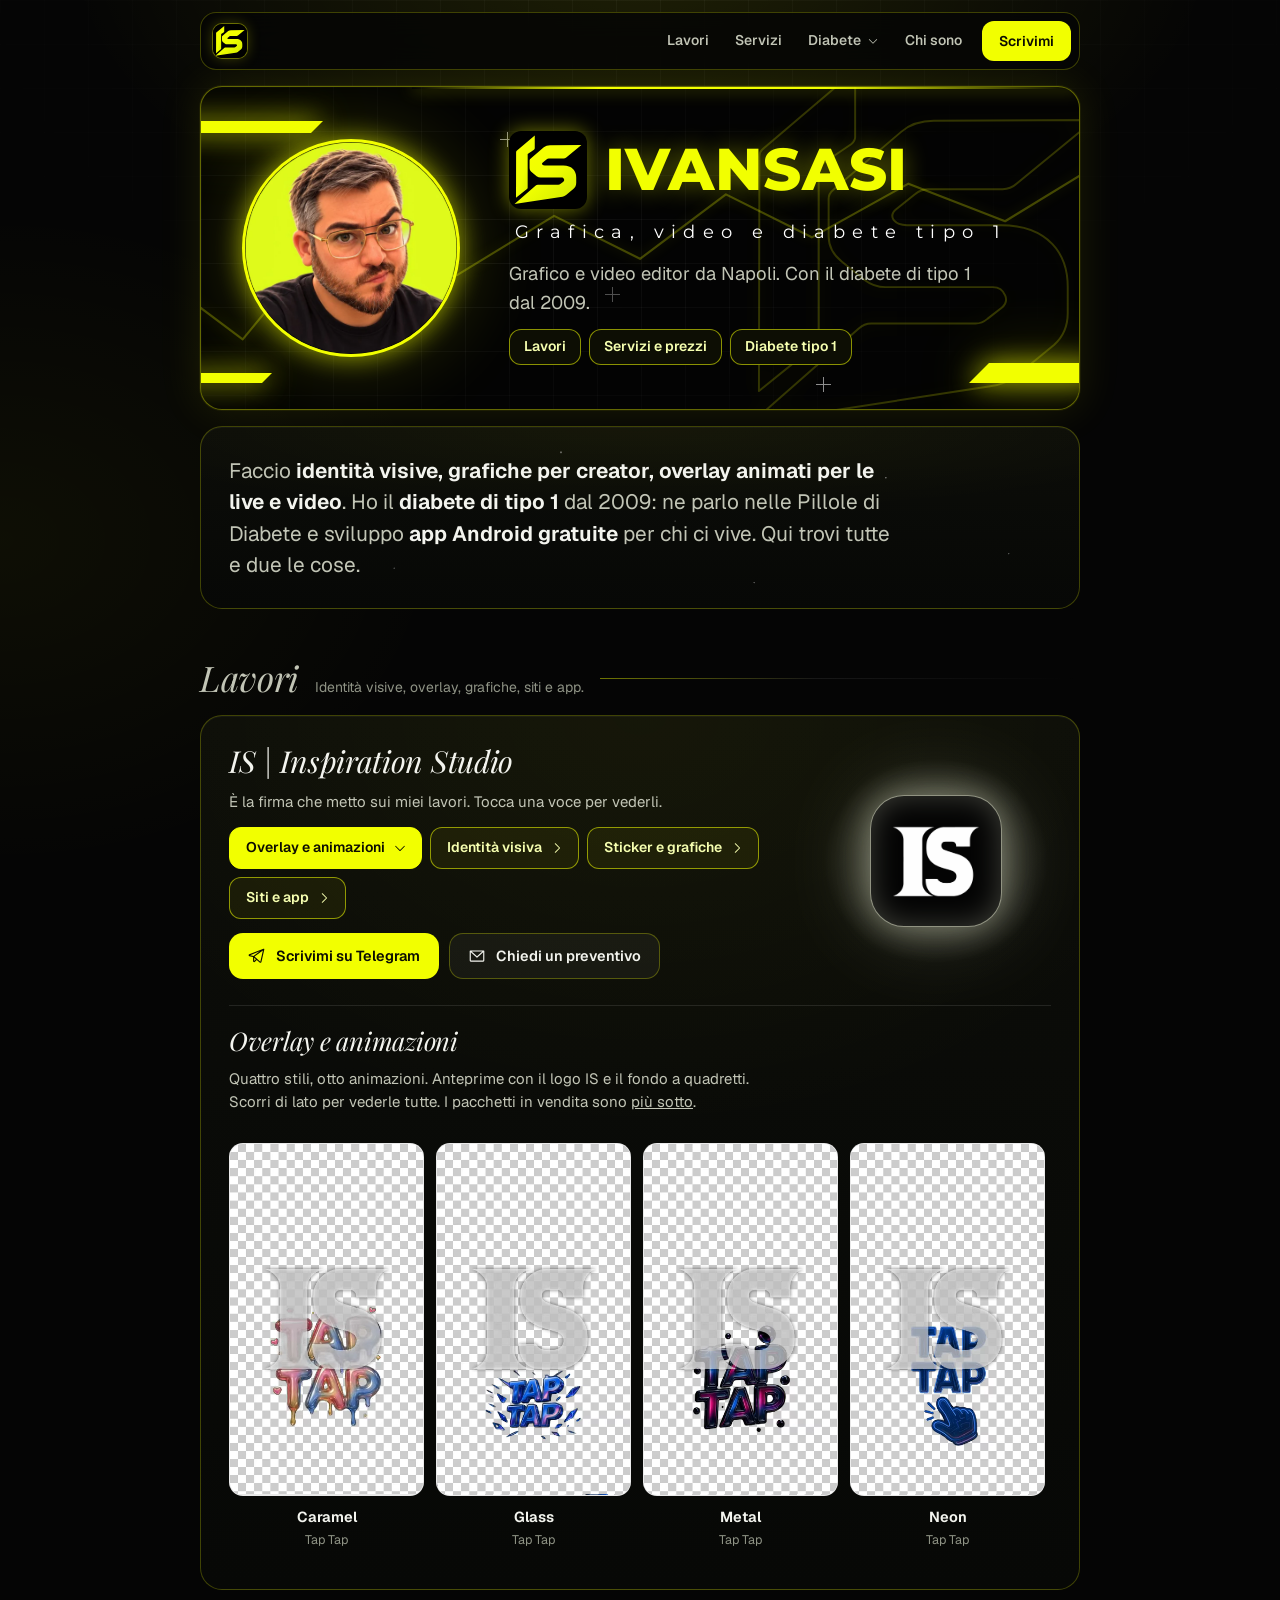
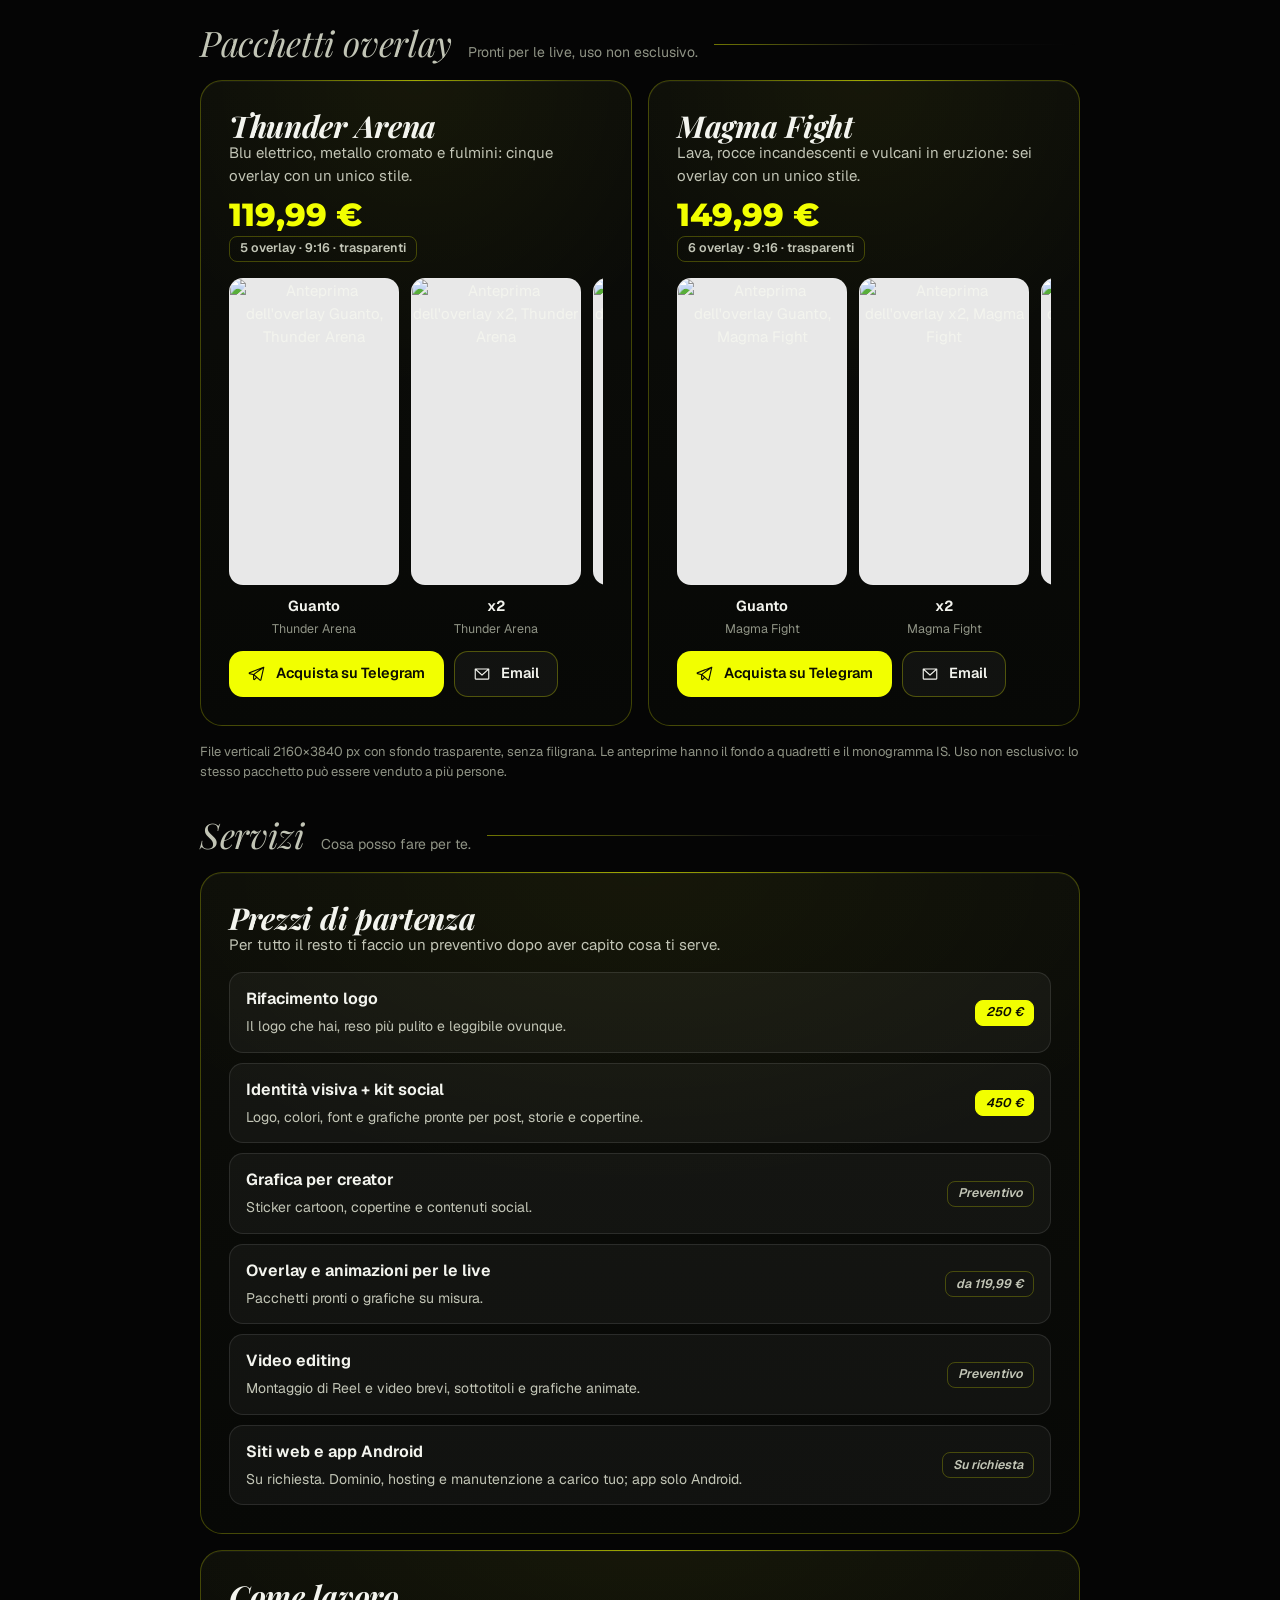
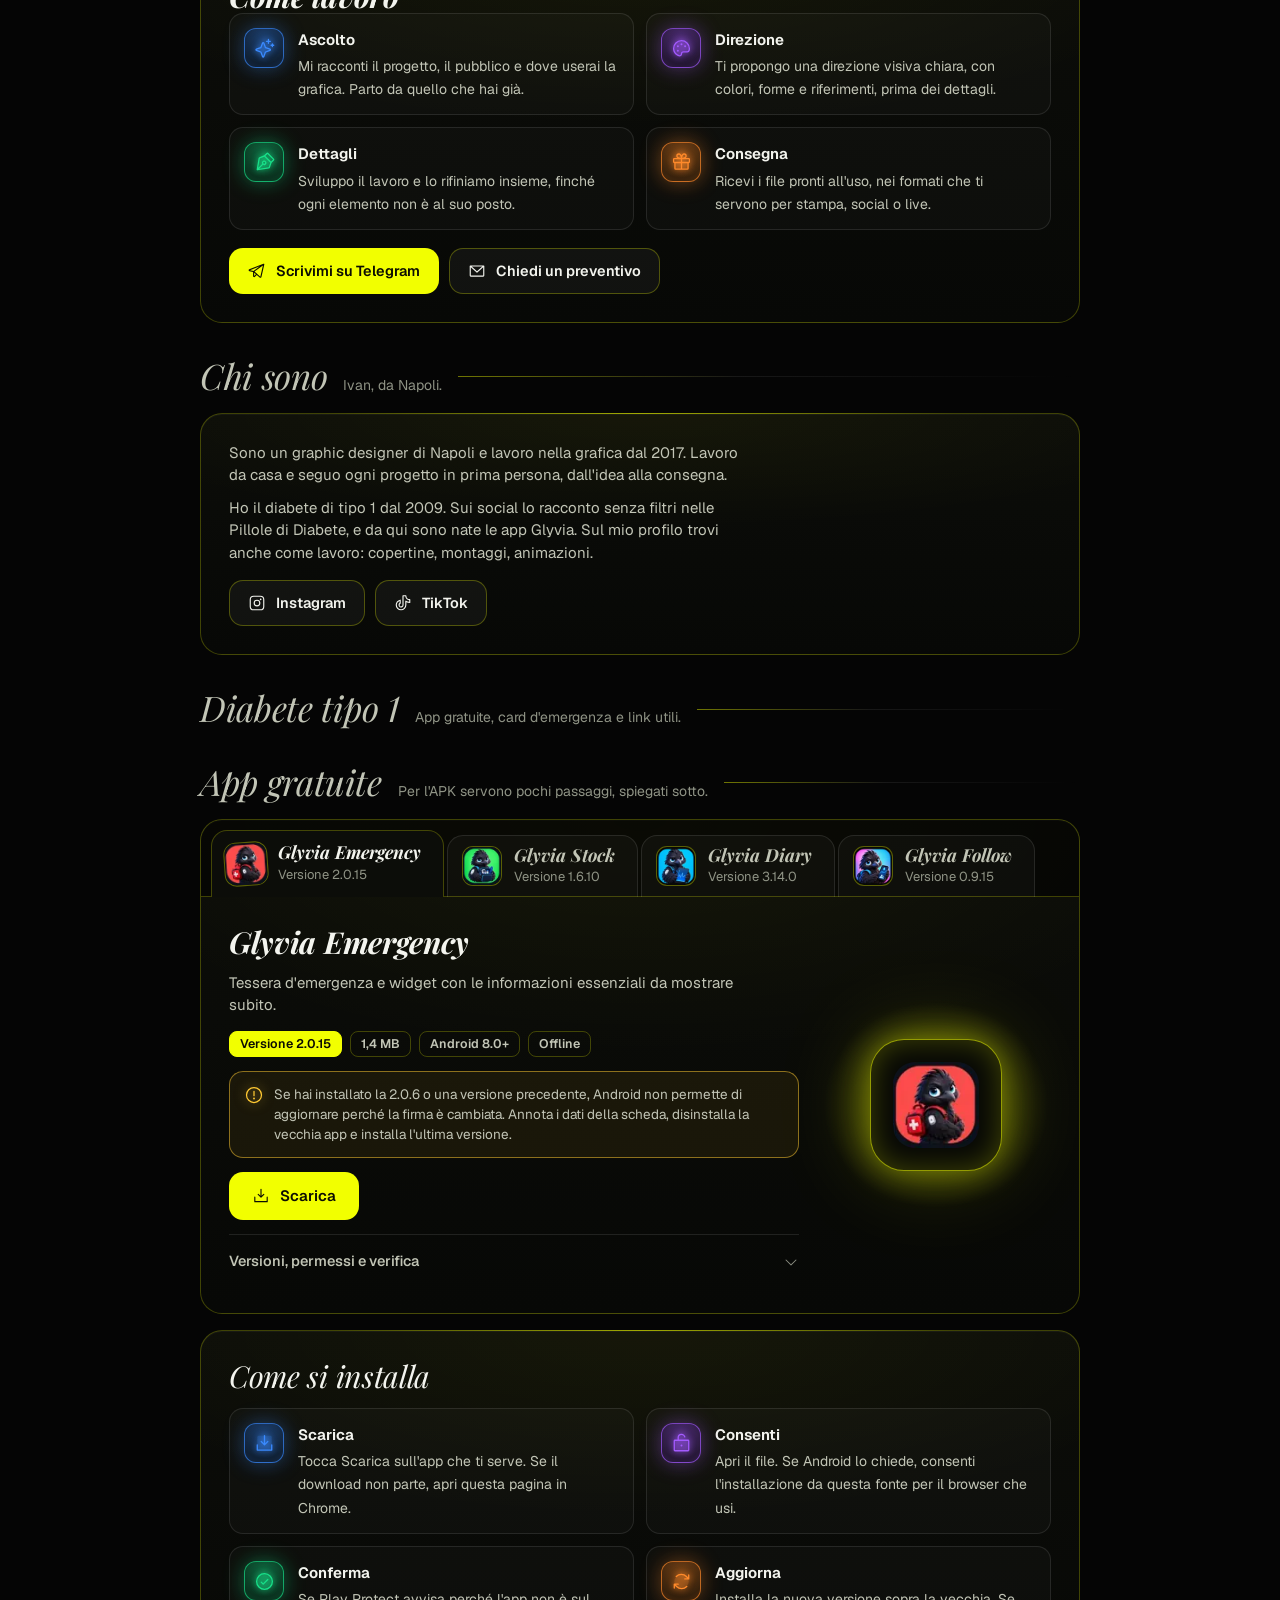
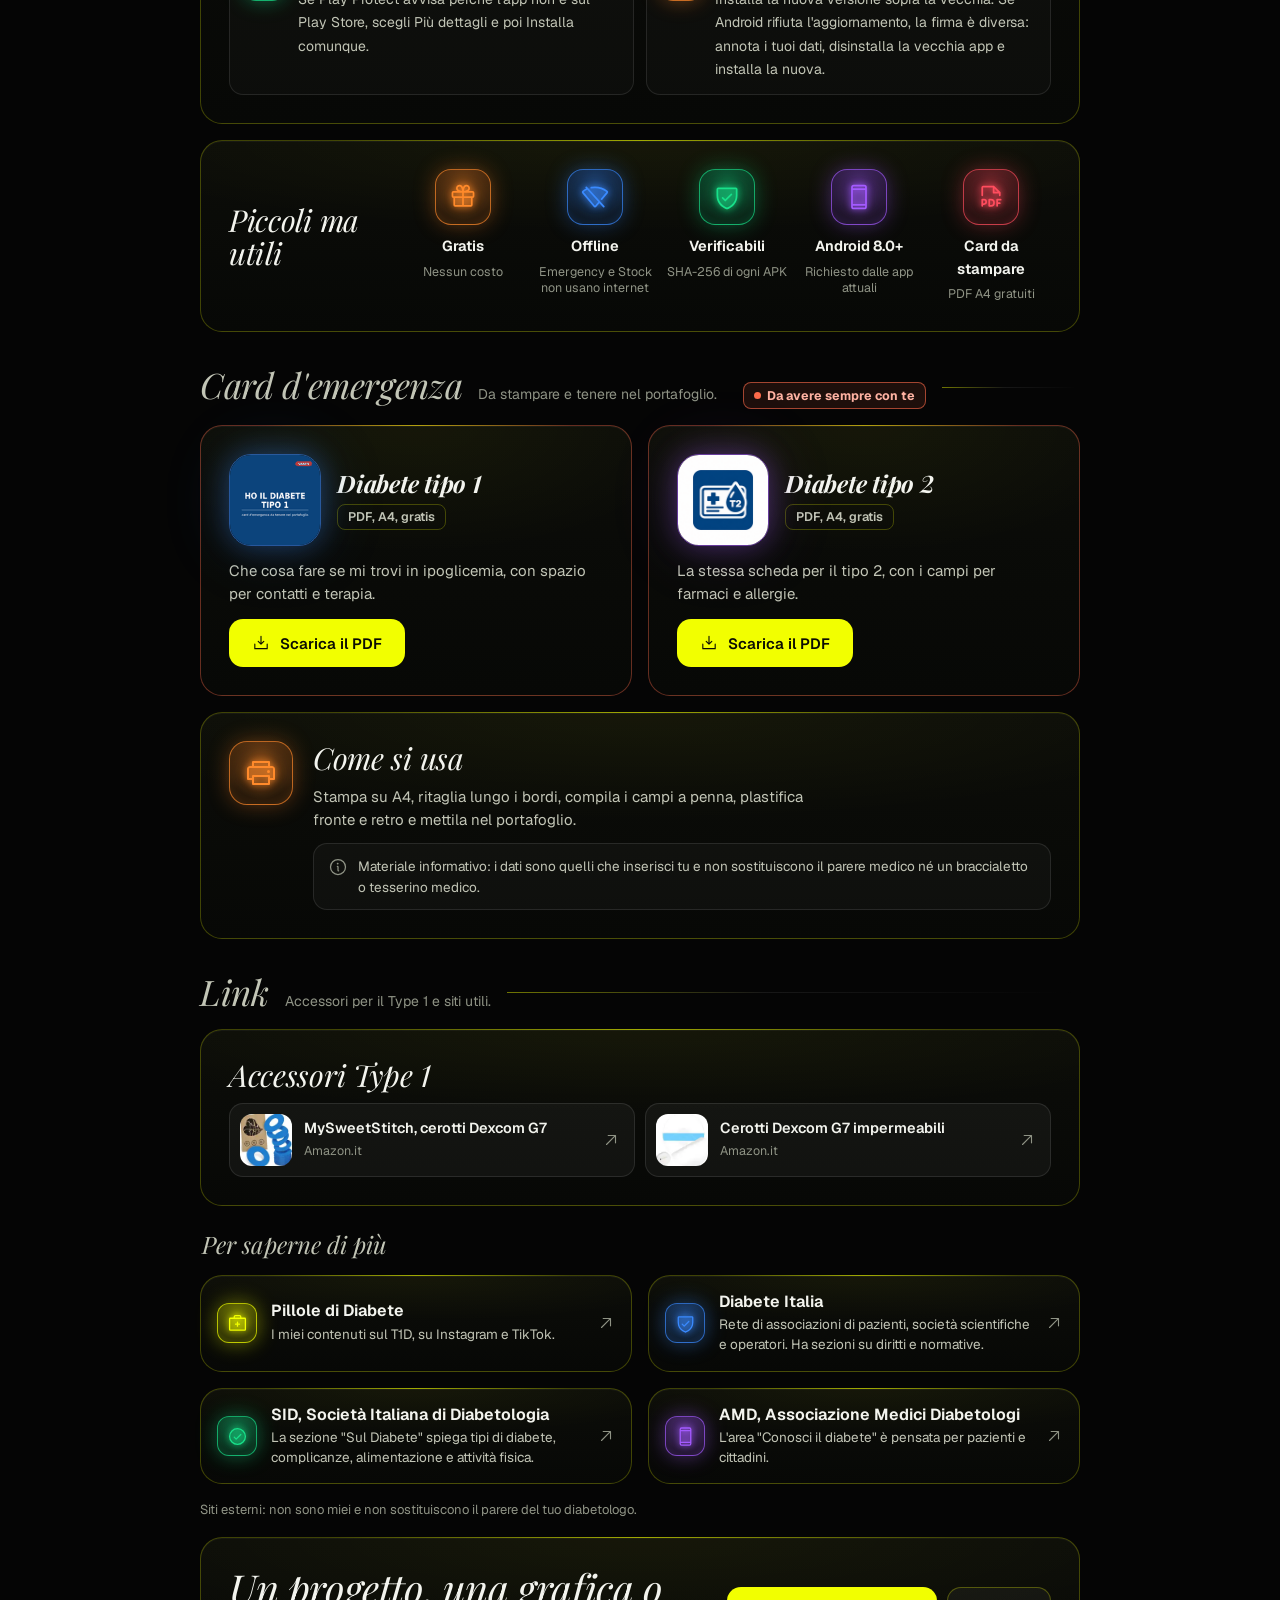
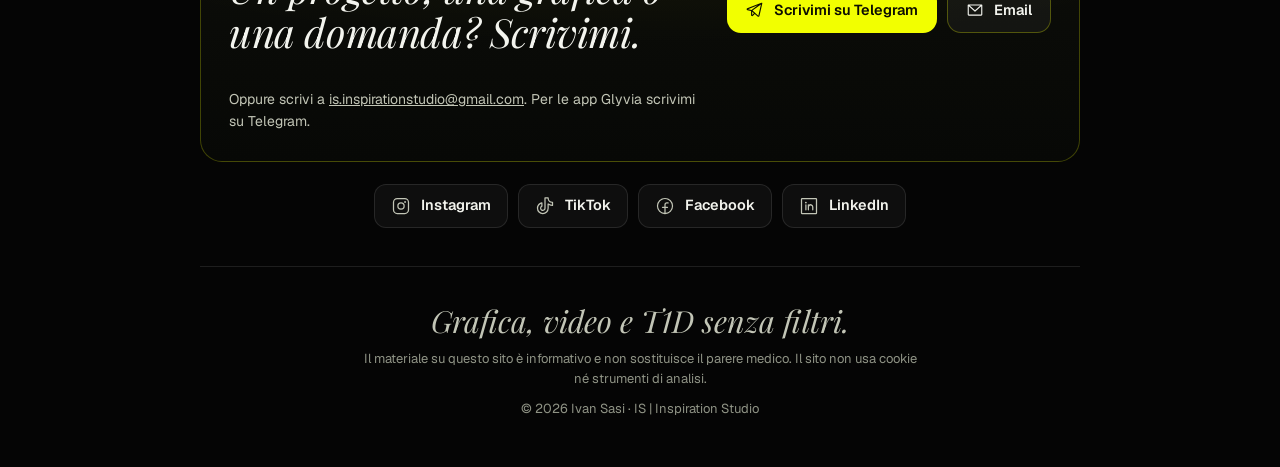
==== index.html @ d3f25fee "Sito unico v4.0: unisce IS | Inspiration Studio e IvanSasi T1D" ====
<!DOCTYPE html>
<!-- IvanSasi sito v4.0: sito unico (ex IS | Inspiration Studio + IvanSasi T1D) -->
<html lang="it">
<head>
<meta charset="UTF-8">
<meta name="viewport" content="width=device-width,initial-scale=1,viewport-fit=cover">
<meta name="color-scheme" content="dark">
<meta name="theme-color" content="#050505">
<title>Ivan Sasi · Grafico e video editor a Napoli · Diabete tipo 1</title>
<meta name="description" content="Ivan Sasi, grafico e video editor a Napoli: identità visive, grafiche per creator, overlay animati per le live e video. Con il diabete di tipo 1 dal 2009: Pillole di Diabete, app Android gratuite e card d'emergenza.">
<link rel="canonical" href="https://ivansalvatoret1d.pages.dev/">
<meta property="og:type" content="website">
<meta property="og:site_name" content="IvanSasi">
<meta property="og:locale" content="it_IT">
<meta property="og:url" content="https://ivansalvatoret1d.pages.dev/">
<meta property="og:title" content="Ivan Sasi · Grafico e video editor a Napoli · Diabete tipo 1">
<meta property="og:description" content="Ivan Sasi, grafico e video editor a Napoli: identità visive, grafiche per creator, overlay animati per le live e video. Con il diabete di tipo 1 dal 2009: Pillole di Diabete, app Android gratuite e card d'emergenza.">
<meta property="og:image" content="https://ivansalvatoret1d.pages.dev/assets/og.jpg">
<meta property="og:image:width" content="1200">
<meta property="og:image:height" content="630">
<meta property="og:image:alt" content="Ivan Sasi, grafica, video e diabete tipo 1">
<meta name="twitter:card" content="summary_large_image">
<meta name="twitter:title" content="Ivan Sasi · Grafico e video editor a Napoli · Diabete tipo 1">
<meta name="twitter:description" content="Ivan Sasi, grafico e video editor a Napoli: identità visive, grafiche per creator, overlay animati per le live e video. Con il diabete di tipo 1 dal 2009: Pillole di Diabete, app Android gratuite e card d'emergenza.">
<meta name="twitter:image:alt" content="Ivan Sasi, grafica, video e diabete tipo 1">
<meta name="twitter:image" content="https://ivansalvatoret1d.pages.dev/assets/og.jpg">
<link rel="icon" type="image/svg+xml" sizes="any" href="[data-uri]">
<link rel="icon" href="assets/favicon.ico" sizes="any">
<link rel="icon" type="image/png" sizes="32x32" href="assets/favicon-32.png">
<link rel="icon" type="image/png" sizes="192x192" href="assets/favicon-192.png">
<link rel="apple-touch-icon" sizes="180x180" href="assets/apple-touch-icon.png">
<style>
/* ==========================================================================
   IvanSasi - hub personale (versione 2)
   Colori, icone e neon: lo screenshot del bento Webflow Conf (fondo blu notte,
   tile quasi neri con bordo sottile, icone con bagliore rosso, arancio, verde,
   blu e viola). Hero: il banner IvanSasi / Pillole di Diabete (nero, lime
   acceso, griglia, mirini, barre inclinate, titolo largo e spaziato).
   Struttura: colonna centrale come il portfolio di Naman Kumar (hero, bio,
   card larghe, striscia, coppia di tile, contatti). Solo ispirazione: nessun
   testo o asset e' copiato.
   Font: Montserrat, Playfair Display e Geist (OFL), incorporati nel file.
   Icone: Phosphor (regular e duotone), sprite inline. CSS nativo, nessuna libreria.
   ========================================================================== */

@font-face{font-family:"Geist";src:url("[data-uri]") format("woff2");font-weight:100 900;font-style:normal;font-display:swap}
@font-face{font-family:"Montserrat";src:url("[data-uri]") format("woff2");font-weight:100 900;font-style:normal;font-display:swap}
@font-face{font-family:"Playfair Display";src:url("[data-uri]") format("woff2");font-weight:400 900;font-style:italic;font-display:swap}
@font-face{font-family:"Geist Fallback";src:local("Arial"),local("Helvetica Neue"),local("Roboto");size-adjust:100.24%;ascent-override:100.26%;descent-override:29.43%;line-gap-override:0%}

:root{
  color-scheme:dark;
  /* fondo e tile, campionati dallo screenshot */
  --bg:#050505;
  --tile-a:#0c0d09;
  --tile-b:#070806;
  --line:rgba(255,255,255,.10);
  --line-strong:rgba(242,255,0,.24);
  --raise:rgba(255,255,255,.045);
  --raise-2:rgba(255,255,255,.08);
  --text:#f3f4ee;
  --text-2:#c2c5b6;
  --muted:#8f9385;
  --paper:#f2ff00;
  --paper-ink:#0c0d02;
  --warn:#ffc933;
  --focus:#f2ff00;
  /* neon (campionati e resi piu' vivaci per il bagliore) */
  --lime:#f2ff00;
  --lime-rgb:242,255,0;

  --r-tile:22px;
  --r-inner:14px;
  --gap:14px;
  --pad:24px;
  --gutter:16px;
  --max:880px;

  --display:"Montserrat","Montserrat Fallback","Geist Fallback",Arial,sans-serif;
  --serif:"Playfair Display","Playfair Display Fallback",Georgia,"Times New Roman",serif;
  --sans:"Geist","Geist Fallback",ui-sans-serif,system-ui,-apple-system,"Segoe UI",Roboto,sans-serif;
  --mono:"Geist Mono",ui-monospace,SFMono-Regular,Menlo,Consolas,monospace;
}
@media(min-width:768px){:root{--gap:16px;--pad:28px;--gutter:24px}}

/* colori neon: --c per i testi, --r per i bagliori (rgb) */
.n-red{--c:#ff4d5e;--r:255,77,94}
.n-orange{--c:#ff8a2b;--r:255,138,43}
.n-green{--c:#19e08a;--r:25,224,138}
.n-blue{--c:#3b8bff;--r:59,139,255}
.n-purple{--c:#a45bff;--r:164,91,255}
.n-magenta{--c:#f04fd8;--r:240,79,216}
.n-cyan{--c:#22e3e8;--r:34,227,232}
.n-lime{--c:#f2ff00;--r:242,255,0}
.n-ice{--c:#eef2d6;--r:238,242,214}

*,*::before,*::after{box-sizing:border-box}
html{-webkit-text-size-adjust:100%;text-size-adjust:100%}
@media(prefers-reduced-motion:no-preference){html{scroll-behavior:smooth}}
body{margin:0;min-height:100dvh;color:var(--text);font:400 15px/1.55 var(--sans);font-variant-numeric:lining-nums;-webkit-font-smoothing:antialiased;text-rendering:optimizeLegibility;overflow-x:hidden;
  background:radial-gradient(820px 460px at 50% -6%,rgba(242,255,0,.11),transparent 70%),radial-gradient(620px 460px at 0% 60%,rgba(242,255,0,.04),transparent 72%),var(--bg);background-attachment:fixed}
body::before{content:"";position:fixed;inset:0;z-index:0;pointer-events:none;background-image:linear-gradient(rgba(255,255,255,.035) 1px,transparent 1px),linear-gradient(90deg,rgba(255,255,255,.035) 1px,transparent 1px);background-size:44px 44px;-webkit-mask-image:radial-gradient(75% 55% at 50% 0%,#000,transparent 80%);mask-image:radial-gradient(75% 55% at 50% 0%,#000,transparent 80%)}
img,svg{display:block;max-width:100%}
a{color:inherit;text-decoration:none}
button{font:inherit;color:inherit}
h1,h2,h3,p,ul,ol{margin:0}
ul,ol{padding:0;list-style:none}
:focus-visible{outline:2px solid var(--focus);outline-offset:3px}
[id]{scroll-margin-top:84px}
.ico{width:1.25em;height:1.25em;fill:currentColor;flex:none}

.skip{position:absolute;left:12px;top:-72px;z-index:60;padding:11px 18px;border-radius:12px;background:var(--paper);color:var(--paper-ink);font-weight:600;font-size:14px;transition:top .2s}
.skip:focus{top:12px}

/* ---------- nav ---------- */
.nav-wrap{position:sticky;top:0;z-index:40;padding:12px var(--gutter) 0;display:flex;justify-content:center;pointer-events:none}
.nav{pointer-events:auto;width:min(100%,var(--max));display:flex;align-items:center;gap:8px;padding:8px 8px 8px 12px;border-radius:16px;border:1px solid var(--line-strong);background:rgba(5,5,5,.84);-webkit-backdrop-filter:blur(14px);backdrop-filter:blur(14px)}
@supports not ((backdrop-filter:blur(1px)) or (-webkit-backdrop-filter:blur(1px))){.nav{background:rgba(5,5,5,.98)}}
.nav-logo{display:block;width:34px;height:34px;border-radius:9px;overflow:hidden;flex:none;box-shadow:0 0 0 1px rgba(var(--lime-rgb),.35),0 0 14px rgba(var(--lime-rgb),.25)}
.nav-logo img{width:100%;height:100%}
.nav-links{display:flex;align-items:center;gap:2px;margin-left:auto}
.nav-links a{padding:9px 12px;border-radius:10px;font-size:14px;font-weight:550;color:var(--text-2)}
@media(hover:hover){.nav-links a:hover{background:var(--raise-2);color:var(--text)}}
.nav .btn{min-height:40px;padding:0 16px;font-size:14px;border-radius:12px}
@media(max-width:420px){.nav-links a{padding:9px 8px;font-size:13.5px}.nav .btn{padding:0 12px}}

/* ---------- colonna ---------- */
.page{position:relative;z-index:1;width:min(calc(100% - (var(--gutter) * 2) - env(safe-area-inset-left) - env(safe-area-inset-right)),var(--max));margin:0 auto;padding:16px 0 48px;display:grid;gap:var(--gap)}
.page>*{min-width:0}
.pair{display:grid;gap:var(--gap);grid-template-columns:minmax(0,1fr)}
.pair>*{min-width:0}
@media(min-width:720px){.pair{grid-template-columns:repeat(2,minmax(0,1fr))}}
.stack{display:grid;gap:var(--gap)}
.sec{display:flex;align-items:baseline;gap:16px;margin-top:18px}
.sec h2{font:italic 400 clamp(1.6rem,1.2rem + 1.4vw,2.2rem)/1.1 var(--serif);letter-spacing:-.01em;color:var(--text-2);white-space:nowrap;font-variant-numeric:lining-nums}
.sec p{color:var(--muted);font-size:14px;white-space:nowrap;display:none}
@media(min-width:560px){.sec p{display:block}}
.sec::after{content:"";flex:1;height:1px;background:linear-gradient(90deg,rgba(242,255,0,.45),rgba(255,255,255,.08) 45%,transparent);align-self:center;min-width:24px;order:3}

/* ---------- tile ---------- */
.tile{position:relative;padding:var(--pad);border-radius:var(--r-tile);border:1px solid var(--line-strong);
  background:radial-gradient(110% 80% at 50% 0%,rgba(242,255,0,.045),transparent 60%),linear-gradient(180deg,var(--tile-a),var(--tile-b));box-shadow:inset 0 1px 0 rgba(255,255,255,.04)}
.tile::after{content:"";position:absolute;left:14%;right:14%;top:-1px;height:1px;background:linear-gradient(90deg,transparent,rgba(242,255,0,.55),transparent);pointer-events:none}
.tile-title{font:italic 700 clamp(1.5rem,1.25rem + .8vw,1.95rem)/1.1 var(--serif);letter-spacing:-.01em;font-variant-numeric:lining-nums}
.tile-sub{color:var(--text-2);font-size:15px;line-height:1.5;max-width:52ch}
.pill{display:inline-flex;align-items:center;gap:6px;min-height:26px;padding:0 10px;border-radius:8px;border:1px solid var(--line-strong);color:var(--text-2);font-size:12.5px;font-weight:600;line-height:1}
.pill.solid{background:var(--paper);border-color:var(--paper);color:var(--paper-ink)}
.chips{display:flex;flex-wrap:wrap;gap:8px}
.chip{display:inline-flex;align-items:center;min-height:34px;padding:0 14px;border-radius:12px;border:1px solid rgba(var(--lime-rgb),.55);background:rgba(var(--lime-rgb),.06);font-size:14px;font-weight:600;color:#f6ffb0}

/* ---------- icone neon (stile screenshot) ---------- */
.neon{display:grid;place-items:center;flex:none;width:56px;height:56px;border-radius:16px;
  background:radial-gradient(circle at 50% 30%,rgba(var(--r),.36),transparent 72%),#080906;
  border:1px solid rgba(var(--r),.72);
  box-shadow:inset 0 0 20px rgba(var(--r),.3),0 0 22px rgba(var(--r),.32)}
.neon .ico{width:28px;height:28px;color:var(--c);filter:drop-shadow(0 0 3px var(--c)) drop-shadow(0 0 12px rgba(var(--r),.9))}
.neon.sm{width:40px;height:40px;border-radius:12px}.neon.sm .ico{width:21px;height:21px}
.neon.lg{width:64px;height:64px;border-radius:18px}.neon.lg .ico{width:32px;height:32px}

/* ---------- bottoni ---------- */
.btn{display:inline-flex;align-items:center;justify-content:center;gap:10px;min-height:48px;padding:0 22px;border-radius:14px;border:1px solid transparent;font-size:15px;font-weight:600;line-height:1;white-space:nowrap;cursor:pointer;transition:background-color .2s,border-color .2s,color .2s}
.btn .ico{width:18px;height:18px}
.btn-paper{background:var(--paper);color:var(--paper-ink)}
.btn-ghost{background:var(--raise);border-color:rgba(242,255,0,.28);color:var(--text)}
@media(hover:hover){.btn-paper:hover{background:#fbff5e}.btn-ghost:hover{background:var(--raise-2);border-color:rgba(242,255,0,.5)}}
.btn:active{background-color:#d9e600}.btn-ghost:active{background:var(--raise-2)}
.btn-row{display:flex;flex-wrap:wrap;gap:10px}

/* ---------- hero (ispirata al banner) ---------- */
.hero{position:relative;overflow:hidden;isolation:isolate;display:grid;gap:22px;align-items:center;padding:clamp(24px,4.5vw,44px);min-height:300px;border-radius:var(--r-tile);
  border:1px solid rgba(var(--lime-rgb),.40);background:#030303;box-shadow:0 0 0 1px rgba(var(--lime-rgb),.06),0 0 44px rgba(var(--lime-rgb),.10)}
@media(min-width:680px){.hero{grid-template-columns:auto minmax(0,1fr);gap:clamp(26px,4.5vw,52px)}}
.hero::before{content:"";position:absolute;inset:0;z-index:-3;background-image:linear-gradient(rgba(255,255,255,.055) 1px,transparent 1px),linear-gradient(90deg,rgba(255,255,255,.055) 1px,transparent 1px);background-size:44px 44px;-webkit-mask-image:radial-gradient(90% 100% at 30% 50%,#000,transparent 85%);mask-image:radial-gradient(90% 100% at 30% 50%,#000,transparent 85%)}
.hero::after{content:"";position:absolute;left:24%;right:0;top:0;height:2px;z-index:-1;background:linear-gradient(90deg,transparent,var(--lime) 28%,var(--lime) 62%,transparent);box-shadow:0 0 16px rgba(var(--lime-rgb),.8)}
.bar{position:absolute;z-index:-1;background:var(--lime);transform:skewX(-45deg);box-shadow:0 0 22px rgba(var(--lime-rgb),.75),0 0 60px rgba(var(--lime-rgb),.3)}
.bar.a{left:-34px;top:34px;width:150px;height:12px}
.bar.b{left:-30px;bottom:26px;width:96px;height:10px}
.bar.c{right:-18px;bottom:26px;width:118px;height:20px}
.cross{position:absolute;z-index:-1;width:15px;height:15px;opacity:.55;background:linear-gradient(#fff,#fff) center/1px 100% no-repeat,linear-gradient(#fff,#fff) center/100% 1px no-repeat}
.cross.x1{left:34%;top:14%}.cross.x2,.cross.x3{display:none}
@media(min-width:680px){.wm{opacity:.34}.cross.x2{display:block;left:70%;top:90%}.cross.x3{display:block;left:46%;top:62%;opacity:.3}}
.wm{position:absolute;z-index:-2;right:-5%;top:50%;height:135%;aspect-ratio:1;transform:translateY(-50%);opacity:.2;pointer-events:none;filter:drop-shadow(0 0 9px rgba(var(--lime-rgb),.55))}
.avatar{width:clamp(124px,30vw,212px);height:auto;aspect-ratio:1/1;object-fit:cover;border-radius:50%;
  box-shadow:0 0 0 3px var(--lime),0 0 26px 3px rgba(var(--lime-rgb),.6),0 0 90px rgba(var(--lime-rgb),.24)}
.hero-text{display:grid;gap:12px;min-width:0}
.brandline{display:flex;align-items:center;gap:clamp(10px,2vw,18px);min-width:0}
.brandline .mono{width:clamp(42px,8vw,78px);height:auto;aspect-ratio:1;flex:none;border-radius:12px;filter:drop-shadow(0 0 10px rgba(var(--lime-rgb),.45))}
.hero h1{font:800 clamp(1.85rem,.7rem + 5.9vw,3.7rem)/1 var(--display);letter-spacing:.01em;color:var(--lime);text-shadow:0 0 24px rgba(var(--lime-rgb),.38)}
.sub{font:400 clamp(.78rem,.62rem + .7vw,1.1rem)/1.2 var(--display);letter-spacing:.42em;text-transform:none;color:#fff;padding-left:clamp(2px,1vw,6px)}
.tag{margin-top:6px;font-size:clamp(1rem,.95rem + .3vw,1.15rem);color:var(--text-2);max-width:40ch}
@media(prefers-reduced-motion:no-preference){
  @keyframes rise{from{opacity:0;transform:translateY(12px)}}
  .rv{animation:rise .8s cubic-bezier(.16,1,.3,1) both;animation-delay:calc(var(--d,0) * 90ms)}
}

/* ---------- animazioni (v4.0 prototipo) — attive solo con html.fx ---------- */
.trace{position:absolute;inset:0;width:100%;height:100%;z-index:-1;pointer-events:none;opacity:.55}
.trace .ln{fill:none;stroke:var(--lime);stroke-width:2;stroke-linecap:round;stroke-linejoin:round;filter:drop-shadow(0 0 6px rgba(var(--lime-rgb),.7));opacity:.5}
.trace .dot{fill:var(--lime);filter:drop-shadow(0 0 8px rgba(var(--lime-rgb),.9));opacity:0}
html:not(.fx) .trace .dot{display:none}
@media(prefers-reduced-motion:no-preference){
  html.fx .trace .ln{stroke-dasharray:1;stroke-dashoffset:1;animation:draw 2.6s cubic-bezier(.45,0,.2,1) .35s forwards}
  html.fx .trace .dot{offset-path:path("M0 210 L120 210 L170 190 L230 235 L300 150 L360 190 L430 175 L520 120 L600 160 L680 100 L760 140 L850 90 L940 125 L1030 70 L1120 105 L1200 80");offset-rotate:0deg;animation:run 7s linear infinite;animation-delay:calc(var(--k)*-1.4s)}
  html.fx.off .trace .dot{animation-play-state:paused}
  @keyframes draw{to{stroke-dashoffset:0}}
  @keyframes run{0%{offset-distance:0%;opacity:0}8%{opacity:.9}92%{opacity:.9}100%{offset-distance:100%;opacity:0}}
  html.fx main .tile,html.fx main .sec{opacity:0;transform:translateY(18px);transition:opacity .7s cubic-bezier(.16,1,.3,1),transform .7s cubic-bezier(.16,1,.3,1)}
  html.fx main .tile.in,html.fx main .sec.in{opacity:1;transform:none}
  html.fx [role=tabpanel]:not([hidden]){animation:tabin .45s cubic-bezier(.16,1,.3,1)}
  @keyframes tabin{from{opacity:0;transform:translateX(14px)}}
  html.fx .tab-i{transition:transform .3s cubic-bezier(.34,1.56,.64,1)}
  html.fx .tab:hover .tab-i,html.fx .tab[aria-selected=true] .tab-i{transform:scale(1.1) rotate(-4deg)}
  html.fx .tile::before{content:"";position:absolute;inset:0;border-radius:inherit;pointer-events:none;opacity:0;transition:opacity .3s;background:radial-gradient(320px circle at var(--mx,50%) var(--my,50%),rgba(var(--lime-rgb),.07),transparent 70%)}
  html.fx .tile.glow::before{opacity:1}
}


.chip a{display:inline-flex;align-items:center;min-height:34px;margin:0 -14px;padding:0 14px;border-radius:12px;color:inherit;text-decoration:none;transition:background .2s,color .2s}
.chip a:focus-visible{outline:2px solid var(--lime);outline-offset:2px}
@media(hover:hover){.chip a:hover{background:rgba(var(--lime-rgb),.18);color:#fff}}
.sec{scroll-margin-top:88px}
.sos{display:inline-flex;align-items:center;gap:6px;margin-left:10px;padding:3px 10px;border-radius:8px;border:1px solid rgba(255,107,74,.6);background:rgba(255,107,74,.1);color:#ffb3a3;font-size:12.5px;font-weight:700;vertical-align:middle}
.sos::before{content:"";width:7px;height:7px;border-radius:50%;background:#ff6b4a}
#card ~ .pair .pdf{border-color:rgba(255,107,74,.38)}
.mailline{margin-top:14px;color:var(--text-2);font-size:14px;overflow-wrap:anywhere}
.bio a{color:var(--lime)}
@media(prefers-reduced-motion:no-preference){
  @keyframes sosp{0%,100%{box-shadow:0 0 0 0 rgba(255,107,74,.55)}60%{box-shadow:0 0 0 7px rgba(255,107,74,0)}}
  html.fx .sos::before{animation:sosp 2.4s ease-out infinite}
  html.fx.off .sos::before{animation-play-state:paused}
  @keyframes btnp{0%{box-shadow:0 0 0 0 rgba(var(--lime-rgb),.6)}100%{box-shadow:0 0 0 14px rgba(var(--lime-rgb),0)}}
  html.fx .pulse{animation:btnp 1.1s ease-out 2}
  html.fx .steps li{opacity:0;transform:translateY(14px);transition:opacity .55s cubic-bezier(.16,1,.3,1),transform .55s cubic-bezier(.16,1,.3,1);transition-delay:calc(var(--s,0)*140ms)}
  html.fx .steps.in li{opacity:1;transform:none}
  html.fx .steps.in li .neon{animation:stepn .7s cubic-bezier(.34,1.56,.64,1) both;animation-delay:calc(var(--s,0)*140ms + 150ms)}
  @keyframes stepn{from{transform:scale(.6);opacity:.2}}
  html.fx .vpanel:not([hidden]){animation:tabin .45s cubic-bezier(.16,1,.3,1)}
  html.fx .clip{transition:transform .3s cubic-bezier(.34,1.56,.64,1)}
}
@media(prefers-reduced-motion:no-preference) and (hover:hover){html.fx .clip:hover{transform:translateY(-4px)}}

/* ---------- bio con puntini stellati ---------- */
.bio{display:flex;align-items:center;min-height:170px;overflow:hidden;background:
  radial-gradient(1.2px 1.2px at 8% 22%,rgba(255,255,255,.6),transparent),radial-gradient(1px 1px at 22% 78%,rgba(255,255,255,.45),transparent),
  radial-gradient(1.4px 1.4px at 41% 14%,rgba(255,255,255,.55),transparent),radial-gradient(1px 1px at 63% 86%,rgba(255,255,255,.5),transparent),
  radial-gradient(1.2px 1.2px at 78% 28%,rgba(255,255,255,.55),transparent),radial-gradient(1px 1px at 92% 70%,rgba(255,255,255,.45),transparent),
  radial-gradient(1px 1px at 54% 52%,rgba(255,255,255,.35),transparent),
  radial-gradient(110% 80% at 50% 0%,rgba(242,255,0,.045),transparent 60%),linear-gradient(180deg,var(--tile-a),var(--tile-b))}
.bio p{font-size:clamp(1.05rem,.95rem + .5vw,1.3rem);line-height:1.5;color:var(--text-2);max-width:48ch}
.bio b{color:var(--text);font-weight:650}

/* ---------- card larghe (app e studio) ---------- */
.feat{display:grid;gap:22px;overflow:hidden}
@media(min-width:680px){.feat{grid-template-columns:minmax(0,1fr) 230px;align-items:center}}
.feat-body{display:grid;gap:14px;justify-items:start;min-width:0}
.feat-art{position:relative;display:grid;place-items:center;min-height:150px;order:-1}
@media(min-width:680px){.feat-art{order:0;min-height:210px}}
.feat-art::before{content:"";position:absolute;inset:-20%;background:radial-gradient(50% 50% at 50% 50%,rgba(var(--r),.34),transparent 70%);pointer-events:none}
.frame{position:relative;display:grid;place-items:center;width:132px;height:132px;border-radius:34px;background:#070806;border:1px solid rgba(var(--r),.6);
  box-shadow:inset 0 0 30px rgba(var(--r),.25),0 0 34px rgba(var(--r),.4),0 0 96px rgba(var(--r),.2)}
.frame img{width:86px;height:86px;border-radius:22px;object-fit:cover}
.frame .appicon-ph{display:grid;place-items:center;width:86px;height:86px;border-radius:22px;background:var(--raise-2);font:italic 700 2.2rem var(--serif)}
.meta{display:flex;flex-wrap:wrap;gap:8px}
.notice{display:flex;gap:10px;align-items:flex-start;text-align:left;padding:12px 14px;border-radius:var(--r-inner);border:1px solid rgba(255,201,51,.5);background:rgba(255,201,51,.07);color:var(--text-2);font-size:13.5px;line-height:1.5}
.notice .ico{color:var(--warn);width:20px;height:20px;margin-top:1px;filter:drop-shadow(0 0 6px rgba(255,201,51,.6))}
.feat details{width:100%;border-top:1px solid var(--line);padding-top:4px}
.feat summary{cursor:pointer;list-style:none;display:flex;align-items:center;justify-content:space-between;gap:12px;min-height:46px;font-size:14.5px;font-weight:550;color:var(--text-2)}
.feat summary::-webkit-details-marker{display:none}
.feat summary::after{content:"";flex:none;width:16px;height:16px;background:currentColor;opacity:.7;transition:transform .25s;-webkit-mask:url("data:image/svg+xml,%3Csvg xmlns='http://www.w3.org/2000/svg' viewBox='0 0 256 256'%3E%3Cpath d='M213.66%2C101.66l-80%2C80a8%2C8%2C0%2C0%2C1-11.32%2C0l-80-80A8%2C8%2C0%2C0%2C1%2C53.66%2C90.34L128%2C164.69l74.34-74.35a8%2C8%2C0%2C0%2C1%2C11.32%2C11.32Z'/%3E%3C/svg%3E") center/contain no-repeat;mask:url("data:image/svg+xml,%3Csvg xmlns='http://www.w3.org/2000/svg' viewBox='0 0 256 256'%3E%3Cpath d='M213.66%2C101.66l-80%2C80a8%2C8%2C0%2C0%2C1-11.32%2C0l-80-80A8%2C8%2C0%2C0%2C1%2C53.66%2C90.34L128%2C164.69l74.34-74.35a8%2C8%2C0%2C0%2C1%2C11.32%2C11.32Z'/%3E%3C/svg%3E") center/contain no-repeat}
.feat details[open] summary::after{transform:rotate(180deg)}
.feat summary:hover{color:var(--text)}
.prevrow{display:flex;align-items:center;justify-content:space-between;gap:14px;padding:12px 14px;margin:2px 0 12px;background:var(--raise);border:1px solid var(--line);border-radius:var(--r-inner)}
.prevrow b{display:block;font-size:14.5px;font-weight:600}
.prevrow small{display:block;margin-top:2px;color:var(--muted);font-size:13px}
.prevrow .btn{min-height:40px;padding:0 16px;font-size:14px}
.hint{margin:0 0 12px;color:var(--muted);font-size:13.5px;line-height:1.55}
.hint b{color:var(--text-2);font-weight:600}
.hashes{margin:0 0 6px;color:var(--muted);font-size:13px}
.hashes p{margin:0 0 6px;font-weight:600;color:var(--text-2)}
.hash{display:flex;align-items:center;gap:10px;margin-top:8px}
.hash span{flex:none;font-variant-numeric:tabular-nums}
.hash code{flex:1;min-width:0;overflow:hidden;text-overflow:ellipsis;white-space:nowrap;font:400 12px/1.4 var(--mono);color:var(--text-2)}
.copy{flex:none;min-width:60px;min-height:34px;padding:0 12px;border:1px solid var(--line-strong);background:var(--raise);color:var(--text);border-radius:10px;font-size:12.5px;font-weight:600;cursor:pointer}
@media(hover:hover){.copy:hover{background:var(--raise-2)}}
.note{color:var(--muted);font-size:13px}
.skel{min-height:260px;display:grid;align-content:center;gap:14px}
.sk{border-radius:12px;background:rgba(255,255,255,.06)}.sk-line{height:14px}.sk-block{height:48px;width:180px;border-radius:14px}
.w60{width:60%}.w90{width:90%}.w75{width:75%}
@keyframes shimmer{from{background-position:200% 0}to{background-position:-200% 0}}
@media(prefers-reduced-motion:no-preference){.sk{background:linear-gradient(90deg,rgba(255,255,255,.05) 25%,rgba(255,255,255,.1) 50%,rgba(255,255,255,.05) 75%) 0 0/200% 100%;animation:shimmer 2.2s linear infinite}}
.app-msg{display:flex;flex-wrap:wrap;align-items:center;justify-content:center;gap:12px;color:var(--text-2);font-size:15px;text-align:center}
.app-msg button{min-height:40px;padding:0 18px;border:1px solid var(--line-strong);background:var(--raise);border-radius:12px;font-weight:600;font-size:14px;cursor:pointer}

/* ---------- installazione ---------- */
.how-head{display:flex;flex-wrap:wrap;align-items:baseline;justify-content:space-between;gap:6px 16px;margin-bottom:16px}
.how-head .tile-title{font-weight:400}
.steps{display:grid;gap:12px}
@media(min-width:680px){.steps{grid-template-columns:repeat(2,minmax(0,1fr))}}
.steps li{display:flex;gap:14px;align-items:flex-start;padding:14px;border-radius:var(--r-inner);border:1px solid var(--line);background:rgba(255,255,255,.025)}
.steps b{display:block;font-size:15px;font-weight:650;margin-bottom:3px}
.steps span{color:var(--text-2);font-size:14px;line-height:1.5}

/* ---------- striscia "piccoli ma utili" ---------- */
.strip{display:grid;gap:20px;align-items:center}
@media(min-width:900px){.strip{grid-template-columns:150px minmax(0,1fr);gap:24px}}
.strip .tile-title{font-weight:400}
.mini{display:grid;grid-template-columns:repeat(2,minmax(0,1fr));gap:18px 12px}
@media(min-width:560px){.mini{grid-template-columns:repeat(5,minmax(0,1fr))}}
.mini li{display:flex;flex-direction:column;align-items:center;gap:6px;text-align:center}
.mini li:last-child{grid-column:1/-1}
@media(min-width:560px){.mini li:last-child{grid-column:auto}}
.mini b{font-size:14.5px;font-weight:650;margin-top:4px}
.mini span{color:var(--muted);font-size:12.5px;line-height:1.35}

/* ---------- card PDF ---------- */
.pdf{display:grid;gap:14px;justify-items:start;align-content:start}
.pdf-top{display:flex;gap:16px;align-items:center}
.pdf-art{position:relative;flex:none;width:92px;height:92px;border-radius:22px;border:1px solid rgba(var(--r),.6);overflow:hidden;box-shadow:0 0 28px rgba(var(--r),.35),0 0 70px rgba(var(--r),.15)}
.pdf-art img{width:100%;height:100%;object-fit:cover}
.pdf .tile-title{font-size:1.5rem}
.disclaimer{display:flex;gap:10px;align-items:flex-start;padding:12px 14px;border-radius:var(--r-inner);border:1px solid var(--line);background:rgba(255,255,255,.03);color:var(--text-2);font-size:13.5px;line-height:1.5}
.disclaimer .ico{width:20px;height:20px;margin-top:1px;color:var(--muted)}
.howto{display:grid;gap:14px}
@media(min-width:680px){.howto{grid-template-columns:auto minmax(0,1fr);gap:20px;align-items:start}}
.howto .col{display:grid;gap:12px}
.howto .tile-title{font-weight:400}

/* ---------- studio ---------- */
.studio .frame{background:#040404}
.studio .tile-title{font-weight:400}
.studio .frame img{width:96px;height:auto;border-radius:0}
.studio-site-mark{display:block;border-radius:34px}
.studio-site-mark .frame{transition:transform .2s ease,border-color .2s ease,box-shadow .2s ease}
@media(hover:hover){.studio-site-mark:hover .frame{transform:translateY(-3px);border-color:rgba(var(--r),.9);box-shadow:inset 0 0 30px rgba(var(--r),.3),0 4px 38px rgba(var(--r),.48),0 0 100px rgba(var(--r),.22)}}
.btn-row .btn{min-height:46px;padding:0 18px;font-size:14.5px}

/* ---------- accessori (link ai prodotti) ---------- */
.access{display:grid;gap:12px;align-content:start}
.access .tile-title{font-weight:400}
.access-list{display:grid;gap:10px}
@media(min-width:720px){.access-list{grid-template-columns:repeat(2,minmax(0,1fr))}}
.product{display:grid;grid-template-columns:52px minmax(0,1fr) auto;gap:12px;align-items:center;padding:10px 14px 10px 10px;border:1px solid var(--line);background:var(--raise);border-radius:var(--r-inner)}
.product.noimg{grid-template-columns:minmax(0,1fr) auto;padding-left:14px}
@media(hover:hover){.product:hover{background:var(--raise-2);border-color:var(--line-strong)}}
.product img{width:52px;height:52px;border-radius:12px;object-fit:cover;background:#f1f3f6}
.product strong{display:block;font-size:14.5px;font-weight:600;line-height:1.3}
.product small{display:block;margin-top:3px;color:var(--muted);font-size:12.5px}
.product .ico{width:18px;height:18px;color:var(--muted)}
.subh{margin:8px 2px 0;font:italic 400 clamp(1.25rem,1.1rem + .6vw,1.5rem)/1.2 var(--serif);color:var(--text-2)}

/* ---------- link utili ---------- */
.links{display:grid;gap:var(--gap)}
@media(min-width:720px){.links{grid-template-columns:repeat(2,minmax(0,1fr))}}
.linkcard{display:grid;grid-template-columns:auto minmax(0,1fr) auto;gap:14px;align-items:center;padding:16px}
.linkcard b{display:block;font-size:16px;font-weight:650;line-height:1.3}
.linkcard span.d{display:block;margin-top:3px;color:var(--text-2);font-size:13.5px;line-height:1.45}
.linkcard>.ico{width:18px;height:18px;color:var(--muted)}
@media(hover:hover){.linkcard:hover{border-color:rgba(242,255,0,.5)}}

/* ---------- menu a tendina nella barra ---------- */
.nav{position:relative}
.dd{position:relative}
.dd-btn{display:inline-flex;align-items:center;gap:6px;padding:9px 12px;border:0;border-radius:10px;background:none;font-size:14px;font-weight:550;color:var(--text-2);cursor:pointer}
.dd-btn .ico{width:12px;height:12px;transition:transform .2s;transform:rotate(90deg)}
.dd-btn[aria-expanded="true"]{background:var(--raise-2);color:var(--text)}
.dd-btn[aria-expanded="true"] .ico{transform:rotate(-90deg)}
@media(hover:hover){.dd-btn:hover{background:var(--raise-2);color:var(--text)}}
.dd-menu{position:absolute;top:calc(100% + 12px);left:0;z-index:50;display:grid;gap:2px;min-width:270px;max-width:min(360px,calc(100vw - 2 * var(--gutter)));padding:8px;border-radius:16px;border:1px solid var(--line-strong);background:#080906;box-shadow:0 18px 50px rgba(0,0,0,.65),0 0 30px rgba(242,255,0,.06)}
.dd-menu.r{left:auto;right:0}
.dd-menu[hidden]{display:none}
.dd-menu a{display:flex;align-items:center;gap:10px;min-height:44px;padding:8px 12px;border-radius:10px;font-size:14.5px;font-weight:550;color:var(--text-2)}
.dd-menu a:hover,.dd-menu a:focus-visible{background:var(--raise-2);color:var(--text)}
.dd-menu small{margin-left:auto;padding-left:12px;color:var(--muted);font-size:12.5px;font-weight:400;white-space:nowrap}
.dd-menu .sep{height:1px;margin:4px 6px;background:var(--line)}
.dd-menu .ddi{display:grid;place-items:center;flex:none;width:26px;height:26px;border-radius:8px;overflow:hidden;background:#080906;border:1px solid rgba(var(--lime-rgb),.3);font:italic 700 .8rem var(--serif)}
.dd-menu .ddi img{width:100%;height:100%;object-fit:cover}
@media(max-width:719px){.dd{position:static}.dd-menu,.dd-menu.r{left:0;right:0;min-width:0;max-width:none;top:calc(100% + 8px)}}
@media(max-width:420px){.dd-btn{padding:9px 8px;gap:4px}.dd-btn .ico{width:10px;height:10px}}

/* ---------- app come schede di browser ---------- */
.apptabs{padding:0;overflow:hidden}
.tabbar{display:flex;gap:3px;padding:10px 10px 0;overflow-x:auto;scrollbar-width:none;background:rgba(0,0,0,.55);box-shadow:inset 0 -1px 0 var(--line-strong)}
.tabbar::-webkit-scrollbar{display:none}
.tab{flex:0 0 auto;display:flex;align-items:center;gap:12px;min-height:62px;margin-top:5px;padding:9px 22px 9px 14px;border:1px solid var(--line);border-bottom:0;border-radius:16px 16px 0 0;background:rgba(255,255,255,.03);color:var(--text-2);text-align:left;cursor:pointer;transition:background-color .2s,color .2s}
.tab[aria-selected="true"]{margin-top:0;min-height:67px;background:var(--tile-a);border-color:var(--line-strong);color:var(--text)}
@media(hover:hover){.tab[aria-selected="false"]:hover{background:var(--raise-2);color:var(--text)}}
.tab-i{display:grid;place-items:center;flex:none;width:40px;height:40px;border-radius:11px;overflow:hidden;border:1px solid rgba(var(--lime-rgb),.35);background:#080906;font:italic 700 1.1rem var(--serif)}
.tab-i img{width:100%;height:100%;object-fit:cover}
.tab-t b{display:block;font:italic 700 1.12rem/1.15 var(--serif);white-space:nowrap}
.tab-t small{display:block;margin-top:2px;font-size:13px;color:var(--muted);white-space:nowrap}
.tabpanel{padding:var(--pad)}
.tabpanel[hidden]{display:none}

/* ---------- voci IS e pannelli lavori ---------- */
.voices{display:flex;flex-wrap:wrap;gap:8px}
.voice{display:inline-flex;align-items:center;gap:8px;min-height:42px;padding:0 14px 0 16px;border-radius:12px;border:1px solid rgba(var(--lime-rgb),.55);background:rgba(var(--lime-rgb),.06);color:#f6ffb0;font-size:14px;font-weight:600;cursor:pointer;transition:background-color .2s,color .2s}
.voice .ico{width:14px;height:14px;transition:transform .2s}
.voice[aria-expanded="true"]{background:var(--paper);border-color:var(--paper);color:var(--paper-ink)}
.voice[aria-expanded="true"] .ico{transform:rotate(90deg)}
@media(hover:hover){.voice[aria-expanded="false"]:hover{background:rgba(var(--lime-rgb),.15)}}
.vpanel{grid-column:1/-1;display:grid;gap:14px;margin-top:4px;padding-top:20px;border-top:1px solid var(--line)}
.vpanel[hidden]{display:none}
.vpanel .tile-title{font-weight:400;font-size:clamp(1.3rem,1.15rem + .6vw,1.6rem)}
.clips{display:flex;gap:12px;overflow-x:auto;scroll-snap-type:x mandatory;padding:2px 2px 12px;scrollbar-width:thin;scrollbar-color:rgba(242,255,0,.4) transparent}
.clip{flex:0 0 min(46%,195px);scroll-snap-align:start;display:grid;gap:2px;justify-items:center;text-align:center}
.clipbox{position:relative;width:100%;aspect-ratio:360/650;border-radius:14px;overflow:hidden;border:1px solid var(--line);background:#e8e8e8}
.clipbox img,.clipbox video{position:absolute;inset:0;width:100%;height:100%;object-fit:cover}
.clip b{margin-top:8px;font-size:14.5px;font-weight:650}
.clip small{color:var(--muted);font-size:12.5px}
.case-grid{display:grid;gap:10px;grid-template-columns:repeat(2,minmax(0,1fr))}
.case-grid figure{margin:0}.case-grid figure:first-child{grid-column:1/-1}
@media(min-width:680px){.case-grid{grid-template-columns:repeat(3,minmax(0,1fr))}.case-grid figure:first-child{grid-column:auto}}
.shot{width:100%;height:auto;aspect-ratio:3/2;object-fit:cover;border-radius:14px;border:1px solid var(--line)}
.stickers{display:grid;gap:10px;grid-template-columns:repeat(2,minmax(0,1fr))}
@media(min-width:560px){.stickers{grid-template-columns:repeat(4,minmax(0,1fr))}}
.stickers img{width:100%;height:auto;aspect-ratio:1;object-fit:contain;border-radius:16px;background:rgba(255,255,255,.04);border:1px solid var(--line)}
.hero .chip{background:#0d0e04}
@media(max-width:679px){.bar.c{right:-30px;bottom:10px;width:90px;height:10px}}
@media(max-width:439px){.nav .btn{display:none}.nav-links{margin-right:auto}}
/* telefoni stretti: le cinque voci del menu devono stare dentro la barra */
@media(max-width:400px){.nav{gap:6px;padding-left:10px}.nav-links{gap:0}.nav-links a,.dd-btn{padding:9px 6px;font-size:13px}.dd-btn{gap:3px}}
@media(max-width:350px){.nav-logo{display:none}.nav{padding-left:6px}.nav-links a,.dd-btn{padding:9px 5px;font-size:12.5px}}
/* schede delle app: sfumatura a destra quando ce ne sono altre da scorrere */
.tabbar.more{-webkit-mask-image:linear-gradient(90deg,#000 calc(100% - 56px),transparent);mask-image:linear-gradient(90deg,#000 calc(100% - 56px),transparent)}

/* ---------- contatti ---------- */
.connect{display:grid;gap:20px;text-align:left}
@media(min-width:720px){.connect{grid-template-columns:minmax(0,1fr) auto;align-items:center}}
.connect h2{font:italic 400 clamp(1.7rem,1.3rem + 1.6vw,2.5rem)/1.12 var(--serif);letter-spacing:-.01em;max-width:22ch}
.socials{display:flex;flex-wrap:wrap;justify-content:center;gap:10px;padding:6px 0 4px}
.social{display:inline-flex;align-items:center;gap:10px;min-height:44px;padding:0 16px;border-radius:12px;border:1px solid var(--line);background:rgba(255,255,255,.04);font-size:14.5px;font-weight:600;color:var(--text)}
.social .ico{width:20px;height:20px;color:var(--text-2)}
@media(hover:hover){.social:hover{background:var(--raise-2);border-color:var(--line-strong)}}

/* ---------- footer ---------- */
.foot{margin-top:18px;padding-top:26px;border-top:1px solid var(--line);text-align:center}
.foot .big{font:italic 400 clamp(1.4rem,1.1rem + 1vw,1.9rem)/1.2 var(--serif);color:var(--text-2);font-variant-numeric:lining-nums}
.foot p{margin:10px auto 0;max-width:62ch;color:var(--muted);font-size:13px;line-height:1.55}

/* ---------- v4.0: lavori, pacchetti, servizi, chi sono ---------- */
.lab{font-size:12px;font-weight:700;letter-spacing:.08em;text-transform:uppercase;color:var(--muted);margin:18px 0 8px}
.tile .clips{margin-top:14px}
.svc{list-style:none;display:grid;gap:10px;margin-top:16px;padding:0}
.svc li{display:grid;grid-template-columns:minmax(0,1fr) auto;gap:4px 12px;align-items:center;padding:14px 16px;border:1px solid var(--line);background:var(--raise);border-radius:var(--r-inner)}
.svc li b{font-weight:650;font-size:16px}
.svc li span{grid-column:1;color:var(--text-2);font-size:14px}
.svc li .pill{grid-row:1/span 2;grid-column:2;white-space:nowrap}
.pack-price{font:800 clamp(1.6rem,1.3rem + 1vw,2rem)/1 var(--display);color:var(--lime);margin:12px 0 4px}
.pack-list{margin:10px 0 14px 18px;color:var(--text-2);font-size:14px}
.pack-list li{margin:3px 0}
.site-card{display:grid;gap:12px;align-items:center;margin-top:12px}
.site-card img{width:100%;height:auto;border-radius:var(--r-inner);border:1px solid var(--line)}
@media(min-width:680px){.site-card{grid-template-columns:minmax(0,1.1fr) minmax(0,1fr)}}
.glyvia-icons{display:flex;gap:10px;flex-wrap:wrap;margin:10px 0}
.glyvia-icons img{width:48px;height:48px;border-radius:12px}
.about p+p{margin-top:10px}
</style>
<script type="application/ld+json">{"@context":"https://schema.org","@graph":[{"@type":"WebSite","name":"IvanSasi","url":"https://ivansalvatoret1d.pages.dev/","inLanguage":"it"},{"@type":"Person","name":"IvanSasi","url":"https://ivansalvatoret1d.pages.dev/","sameAs":["https://www.instagram.com/ivansasi/","https://www.tiktok.com/@ivansasi","https://www.facebook.com/IvanSasi"]}]}</script>
</head>
<body id="top">
<svg width="0" height="0" style="position:absolute" aria-hidden="true" focusable="false"><symbol id="i-facebook" viewBox="0 0 256 256"><path d="M128,24A104,104,0,1,0,232,128,104.11,104.11,0,0,0,128,24Zm8,191.63V152h24a8,8,0,0,0,0-16H136V112a16,16,0,0,1,16-16h16a8,8,0,0,0,0-16H152a32,32,0,0,0-32,32v24H96a8,8,0,0,0,0,16h24v63.63a88,88,0,1,1,16,0Z"/></symbol><symbol id="i-instagram" viewBox="0 0 256 256"><path d="M128,80a48,48,0,1,0,48,48A48.05,48.05,0,0,0,128,80Zm0,80a32,32,0,1,1,32-32A32,32,0,0,1,128,160ZM176,24H80A56.06,56.06,0,0,0,24,80v96a56.06,56.06,0,0,0,56,56h96a56.06,56.06,0,0,0,56-56V80A56.06,56.06,0,0,0,176,24Zm40,152a40,40,0,0,1-40,40H80a40,40,0,0,1-40-40V80A40,40,0,0,1,80,40h96a40,40,0,0,1,40,40ZM192,76a12,12,0,1,1-12-12A12,12,0,0,1,192,76Z"/></symbol><symbol id="i-tiktok" viewBox="0 0 256 256"><path d="M224,72a48.05,48.05,0,0,1-48-48,8,8,0,0,0-8-8H128a8,8,0,0,0-8,8V156a20,20,0,1,1-28.57-18.08A8,8,0,0,0,96,130.69V88a8,8,0,0,0-9.4-7.88C50.91,86.48,24,119.1,24,156a76,76,0,0,0,152,0V116.29A103.25,103.25,0,0,0,224,128a8,8,0,0,0,8-8V80A8,8,0,0,0,224,72Zm-8,39.64a87.19,87.19,0,0,1-43.33-16.15A8,8,0,0,0,160,102v54a60,60,0,0,1-120,0c0-25.9,16.64-49.13,40-57.6v27.67A36,36,0,1,0,136,156V32h24.5A64.14,64.14,0,0,0,216,87.5Z"/></symbol><symbol id="i-linkedin" viewBox="0 0 256 256"><path d="M216,24H40A16,16,0,0,0,24,40V216a16,16,0,0,0,16,16H216a16,16,0,0,0,16-16V40A16,16,0,0,0,216,24Zm0,192H40V40H216V216ZM96,112v64a8,8,0,0,1-16,0V112a8,8,0,0,1,16,0Zm88,28v36a8,8,0,0,1-16,0V140a20,20,0,0,0-40,0v36a8,8,0,0,1-16,0V112a8,8,0,0,1,15.79-1.78A36,36,0,0,1,184,140ZM100,84A12,12,0,1,1,88,72,12,12,0,0,1,100,84Z"/></symbol><symbol id="i-mail" viewBox="0 0 256 256"><path d="M224,48H32a8,8,0,0,0-8,8V192a16,16,0,0,0,16,16H216a16,16,0,0,0,16-16V56A8,8,0,0,0,224,48ZM203.43,64,128,133.15,52.57,64ZM216,192H40V74.19l82.59,75.71a8,8,0,0,0,10.82,0L216,74.19V192Z"/></symbol><symbol id="i-telegram" viewBox="0 0 256 256"><path d="M228.88,26.19a9,9,0,0,0-9.16-1.57L17.06,103.93a14.22,14.22,0,0,0,2.43,27.21L72,141.45V200a15.92,15.92,0,0,0,10,14.83,15.91,15.91,0,0,0,17.51-3.73l25.32-26.26L165,220a15.88,15.88,0,0,0,10.51,4,16.3,16.3,0,0,0,5-.79,15.85,15.85,0,0,0,10.67-11.63L231.77,35A9,9,0,0,0,228.88,26.19Zm-61.14,36L78.15,126.35l-49.6-9.73ZM88,200V152.52l24.79,21.74Zm87.53,8L92.85,135.5l119-85.29Z"/></symbol><symbol id="i-caret" viewBox="0 0 256 256"><path d="M181.66,133.66l-80,80a8,8,0,0,1-11.32-11.32L164.69,128,90.34,53.66a8,8,0,0,1,11.32-11.32l80,80A8,8,0,0,1,181.66,133.66Z"/></symbol><symbol id="i-download" viewBox="0 0 256 256"><path d="M224,144v64a8,8,0,0,1-8,8H40a8,8,0,0,1-8-8V144a8,8,0,0,1,16,0v56H208V144a8,8,0,0,1,16,0Zm-101.66,5.66a8,8,0,0,0,11.32,0l40-40a8,8,0,0,0-11.32-11.32L136,124.69V32a8,8,0,0,0-16,0v92.69L93.66,98.34a8,8,0,0,0-11.32,11.32Z"/></symbol><symbol id="i-arrow-ur" viewBox="0 0 256 256"><path d="M200,64V168a8,8,0,0,1-16,0V83.31L69.66,197.66a8,8,0,0,1-11.32-11.32L172.69,72H88a8,8,0,0,1,0-16H192A8,8,0,0,1,200,64Z"/></symbol><symbol id="i-warning" viewBox="0 0 256 256"><path d="M128,24A104,104,0,1,0,232,128,104.11,104.11,0,0,0,128,24Zm0,192a88,88,0,1,1,88-88A88.1,88.1,0,0,1,128,216Zm-8-80V80a8,8,0,0,1,16,0v56a8,8,0,0,1-16,0Zm20,36a12,12,0,1,1-12-12A12,12,0,0,1,140,172Z"/></symbol><symbol id="i-info" viewBox="0 0 256 256"><path d="M128,24A104,104,0,1,0,232,128,104.11,104.11,0,0,0,128,24Zm0,192a88,88,0,1,1,88-88A88.1,88.1,0,0,1,128,216Zm16-40a8,8,0,0,1-8,8,16,16,0,0,1-16-16V128a8,8,0,0,1,0-16,16,16,0,0,1,16,16v40A8,8,0,0,1,144,176ZM112,84a12,12,0,1,1,12,12A12,12,0,0,1,112,84Z"/></symbol><symbol id="i-arrow-r" viewBox="0 0 256 256"><path d="M221.66,133.66l-72,72a8,8,0,0,1-11.32-11.32L196.69,136H40a8,8,0,0,1,0-16H196.69L138.34,61.66a8,8,0,0,1,11.32-11.32l72,72A8,8,0,0,1,221.66,133.66Z"/></symbol><symbol id="d-pen-nib" viewBox="0 0 256 256"><path d="M128,48,68.32,70.38a8,8,0,0,0-5.08,6.17L40,216l139.45-23.24a8,8,0,0,0,6.17-5.08L208,128Zm-4,104a20,20,0,1,1,20-20A20,20,0,0,1,124,152Z" opacity="0.2"/><path d="M248,92.68a15.86,15.86,0,0,0-4.69-11.31L174.63,12.68a16,16,0,0,0-22.63,0L123.57,41.11l-58,21.77A16.06,16.06,0,0,0,55.35,75.23L32.11,214.68A8,8,0,0,0,40,224a8.4,8.4,0,0,0,1.32-.11l139.44-23.24a16,16,0,0,0,12.35-10.17l21.77-58L243.31,104A15.87,15.87,0,0,0,248,92.68Zm-69.87,92.19L63.32,204l47.37-47.37a28,28,0,1,0-11.32-11.32L52,192.7,71.13,77.86,126,57.29,198.7,130ZM112,132a12,12,0,1,1,12,12A12,12,0,0,1,112,132Zm96-15.32L139.31,48l24-24L232,92.68Z"/></symbol><symbol id="d-palette" viewBox="0 0 256 256"><path d="M224,127.17a96.48,96.48,0,0,1-2.39,22.18A24,24,0,0,1,198.21,168H152a24,24,0,0,0-24,24,24,24,0,0,1-32,22.61C58.73,201.44,32,169.81,32,128a96,96,0,0,1,95-96C179.84,31.47,223.55,74.35,224,127.17Z" opacity="0.2"/><path d="M200.77,53.89A103.27,103.27,0,0,0,128,24h-1.07A104,104,0,0,0,24,128c0,43,26.58,79.06,69.36,94.17A32,32,0,0,0,136,192a16,16,0,0,1,16-16h46.21a31.81,31.81,0,0,0,31.2-24.88,104.43,104.43,0,0,0,2.59-24A103.28,103.28,0,0,0,200.77,53.89Zm13,93.71A15.89,15.89,0,0,1,198.21,160H152a32,32,0,0,0-32,32,16,16,0,0,1-21.31,15.07C62.49,194.3,40,164,40,128a88,88,0,0,1,87.09-88h.9a88.35,88.35,0,0,1,88,87.25A88.86,88.86,0,0,1,213.81,147.6ZM140,76a12,12,0,1,1-12-12A12,12,0,0,1,140,76ZM96,100A12,12,0,1,1,84,88,12,12,0,0,1,96,100Zm0,56a12,12,0,1,1-12-12A12,12,0,0,1,96,156Zm88-56a12,12,0,1,1-12-12A12,12,0,0,1,184,100Z"/></symbol><symbol id="d-broadcast" viewBox="0 0 256 256"><path d="M160,128a32,32,0,1,1-32-32A32,32,0,0,1,160,128Z" opacity="0.2"/><path d="M128,88a40,40,0,1,0,40,40A40,40,0,0,0,128,88Zm0,64a24,24,0,1,1,24-24A24,24,0,0,1,128,152Zm73.71,7.14a80,80,0,0,1-14.08,22.2,8,8,0,0,1-11.92-10.67,63.95,63.95,0,0,0,0-85.33,8,8,0,1,1,11.92-10.67,80.08,80.08,0,0,1,14.08,84.47ZM69,103.09a64,64,0,0,0,11.26,67.58,8,8,0,0,1-11.92,10.67,79.93,79.93,0,0,1,0-106.67A8,8,0,1,1,80.29,85.34,63.77,63.77,0,0,0,69,103.09ZM248,128a119.58,119.58,0,0,1-34.29,84,8,8,0,1,1-11.42-11.2,103.9,103.9,0,0,0,0-145.56A8,8,0,1,1,213.71,44,119.58,119.58,0,0,1,248,128ZM53.71,200.78A8,8,0,1,1,42.29,212a119.87,119.87,0,0,1,0-168,8,8,0,1,1,11.42,11.2,103.9,103.9,0,0,0,0,145.56Z"/></symbol><symbol id="d-film-strip" viewBox="0 0 256 256"><path d="M32,176H224v24a8,8,0,0,1-8,8H40a8,8,0,0,1-8-8ZM216,48H40a8,8,0,0,0-8,8V80H224V56A8,8,0,0,0,216,48Z" opacity="0.2"/><path d="M216,40H40A16,16,0,0,0,24,56V200a16,16,0,0,0,16,16H216a16,16,0,0,0,16-16V56A16,16,0,0,0,216,40ZM40,88h80v80H40Zm96-16V56h32V72Zm-16,0H88V56h32Zm0,112v16H88V184Zm16,0h32v16H136Zm0-16V88h80v80Zm80-96H184V56h32ZM72,56V72H40V56ZM40,184H72v16H40Zm176,16H184V184h32v16Z"/></symbol><symbol id="d-play-circle" viewBox="0 0 256 256"><path d="M128,32a96,96,0,1,0,96,96A96,96,0,0,0,128,32ZM108,168V88l64,40Z" opacity="0.2"/><path d="M128,24A104,104,0,1,0,232,128,104.11,104.11,0,0,0,128,24Zm0,192a88,88,0,1,1,88-88A88.1,88.1,0,0,1,128,216Zm48.24-94.78-64-40A8,8,0,0,0,100,88v80a8,8,0,0,0,12.24,6.78l64-40a8,8,0,0,0,0-13.56ZM116,153.57V102.43L156.91,128Z"/></symbol><symbol id="d-image" viewBox="0 0 256 256"><path d="M224,56V178.06l-39.72-39.72a8,8,0,0,0-11.31,0L147.31,164,97.66,114.34a8,8,0,0,0-11.32,0L32,168.69V56a8,8,0,0,1,8-8H216A8,8,0,0,1,224,56Z" opacity="0.2"/><path d="M216,40H40A16,16,0,0,0,24,56V200a16,16,0,0,0,16,16H216a16,16,0,0,0,16-16V56A16,16,0,0,0,216,40Zm0,16V158.75l-26.07-26.06a16,16,0,0,0-22.63,0l-20,20-44-44a16,16,0,0,0-22.62,0L40,149.37V56ZM40,172l52-52,80,80H40Zm176,28H194.63l-36-36,20-20L216,181.38V200ZM144,100a12,12,0,1,1,12,12A12,12,0,0,1,144,100Z"/></symbol><symbol id="d-android-logo" viewBox="0 0 256 256"><path d="M232,160v24a8,8,0,0,1-8,8H32a8,8,0,0,1-8-8V161.13C24,103.65,70.15,56.2,127.63,56A104,104,0,0,1,232,160Z" opacity="0.2"/><path d="M176,148a12,12,0,1,1-12-12A12,12,0,0,1,176,148ZM92,136a12,12,0,1,0,12,12A12,12,0,0,0,92,136Zm148,24v24a16,16,0,0,1-16,16H32a16,16,0,0,1-16-16V161.13A113.38,113.38,0,0,1,51.4,78.72L26.34,53.66A8,8,0,0,1,37.66,42.34L63.82,68.5a111.4,111.4,0,0,1,128.55-.18l26-26a8,8,0,0,1,11.32,11.32L204.82,78.5c.75.71,1.5,1.43,2.24,2.17A111.25,111.25,0,0,1,240,160Zm-16,0a96,96,0,0,0-96-96h-.34C74.91,64.18,32,107.75,32,161.13V184H224Z"/></symbol><symbol id="d-first-aid-kit" viewBox="0 0 256 256"><path d="M224,72V200a8,8,0,0,1-8,8H40a8,8,0,0,1-8-8V72a8,8,0,0,1,8-8H216A8,8,0,0,1,224,72Z" opacity="0.2"/><path d="M216,56H176V48a24,24,0,0,0-24-24H104A24,24,0,0,0,80,48v8H40A16,16,0,0,0,24,72V200a16,16,0,0,0,16,16H216a16,16,0,0,0,16-16V72A16,16,0,0,0,216,56ZM96,48a8,8,0,0,1,8-8h48a8,8,0,0,1,8,8v8H96ZM216,200H40V72H216V200Zm-56-64a8,8,0,0,1-8,8H136v16a8,8,0,0,1-16,0V144H104a8,8,0,0,1,0-16h16V112a8,8,0,0,1,16,0v16h16A8,8,0,0,1,160,136Z"/></symbol><symbol id="d-download-simple" viewBox="0 0 256 256"><path d="M216,48V208H40V48A16,16,0,0,1,56,32H200A16,16,0,0,1,216,48Z" opacity="0.2"/><path d="M224,144v64a8,8,0,0,1-8,8H40a8,8,0,0,1-8-8V144a8,8,0,0,1,16,0v56H208V144a8,8,0,0,1,16,0Zm-101.66,5.66a8,8,0,0,0,11.32,0l40-40a8,8,0,0,0-11.32-11.32L136,124.69V32a8,8,0,0,0-16,0v92.69L93.66,98.34a8,8,0,0,0-11.32,11.32Z"/></symbol><symbol id="d-lock-open" viewBox="0 0 256 256"><path d="M216,96V208a8,8,0,0,1-8,8H48a8,8,0,0,1-8-8V96a8,8,0,0,1,8-8H208A8,8,0,0,1,216,96Z" opacity="0.2"/><path d="M208,80H96V56a32,32,0,0,1,32-32c15.37,0,29.2,11,32.16,25.59a8,8,0,0,0,15.68-3.18C171.32,24.15,151.2,8,128,8A48.05,48.05,0,0,0,80,56V80H48A16,16,0,0,0,32,96V208a16,16,0,0,0,16,16H208a16,16,0,0,0,16-16V96A16,16,0,0,0,208,80Zm0,128H48V96H208V208Zm-68-56a12,12,0,1,1-12-12A12,12,0,0,1,140,152Z"/></symbol><symbol id="d-check-circle" viewBox="0 0 256 256"><path d="M224,128a96,96,0,1,1-96-96A96,96,0,0,1,224,128Z" opacity="0.2"/><path d="M173.66,98.34a8,8,0,0,1,0,11.32l-56,56a8,8,0,0,1-11.32,0l-24-24a8,8,0,0,1,11.32-11.32L112,148.69l50.34-50.35A8,8,0,0,1,173.66,98.34ZM232,128A104,104,0,1,1,128,24,104.11,104.11,0,0,1,232,128Zm-16,0a88,88,0,1,0-88,88A88.1,88.1,0,0,0,216,128Z"/></symbol><symbol id="d-arrows-clockwise" viewBox="0 0 256 256"><path d="M216,128a88,88,0,1,1-88-88A88,88,0,0,1,216,128Z" opacity="0.2"/><path d="M224,48V96a8,8,0,0,1-8,8H168a8,8,0,0,1,0-16h28.69L182.06,73.37a79.56,79.56,0,0,0-56.13-23.43h-.45A79.52,79.52,0,0,0,69.59,72.71,8,8,0,0,1,58.41,61.27a96,96,0,0,1,135,.79L208,76.69V48a8,8,0,0,1,16,0ZM186.41,183.29a80,80,0,0,1-112.47-.66L59.31,168H88a8,8,0,0,0,0-16H40a8,8,0,0,0-8,8v48a8,8,0,0,0,16,0V179.31l14.63,14.63A95.43,95.43,0,0,0,130,222.06h.53a95.36,95.36,0,0,0,67.07-27.33,8,8,0,0,0-11.18-11.44Z"/></symbol><symbol id="d-gift" viewBox="0 0 256 256"><path d="M208,128v72a8,8,0,0,1-8,8H56a8,8,0,0,1-8-8V128Z" opacity="0.2"/><path d="M216,72H180.92c.39-.33.79-.65,1.17-1A29.53,29.53,0,0,0,192,49.57,32.62,32.62,0,0,0,158.44,16,29.53,29.53,0,0,0,137,25.91a54.94,54.94,0,0,0-9,14.48,54.94,54.94,0,0,0-9-14.48A29.53,29.53,0,0,0,97.56,16,32.62,32.62,0,0,0,64,49.57,29.53,29.53,0,0,0,73.91,71c.38.33.78.65,1.17,1H40A16,16,0,0,0,24,88v32a16,16,0,0,0,16,16v64a16,16,0,0,0,16,16H200a16,16,0,0,0,16-16V136a16,16,0,0,0,16-16V88A16,16,0,0,0,216,72ZM149,36.51a13.69,13.69,0,0,1,10-4.5h.49A16.62,16.62,0,0,1,176,49.08a13.69,13.69,0,0,1-4.5,10c-9.49,8.4-25.24,11.36-35,12.4C137.7,60.89,141,45.5,149,36.51Zm-64.09.36A16.63,16.63,0,0,1,96.59,32h.49a13.69,13.69,0,0,1,10,4.5c8.39,9.48,11.35,25.2,12.39,34.92-9.72-1-25.44-4-34.92-12.39a13.69,13.69,0,0,1-4.5-10A16.6,16.6,0,0,1,84.87,36.87ZM40,88h80v32H40Zm16,48h64v64H56Zm144,64H136V136h64Zm16-80H136V88h80v32Z"/></symbol><symbol id="d-wifi-slash" viewBox="0 0 256 256"><path d="M238.2,87.69l-104,125.43a8,8,0,0,1-12.3,0L17.8,87.69a7.79,7.79,0,0,1,1.31-11.21,180.75,180.75,0,0,1,217.78,0A7.79,7.79,0,0,1,238.2,87.69Z" opacity="0.2"/><path d="M53.92,34.62A8,8,0,1,0,42.08,45.38l4.55,5A187.93,187.93,0,0,0,14.28,70.1,15.93,15.93,0,0,0,8.11,80.91,15.65,15.65,0,0,0,11.65,92.8l104,125.43A15.93,15.93,0,0,0,128,224h0a15.93,15.93,0,0,0,12.31-5.77l28.1-33.88,33.67,37a8,8,0,1,0,11.84-10.76ZM128,208,24.09,82.74A171.5,171.5,0,0,1,57.91,62.79l99.63,109.6ZM244.35,92.8l-49.42,59.58a8,8,0,0,1-12.32-10.21l49.3-59.43A170.76,170.76,0,0,0,128,48a175.15,175.15,0,0,0-32.39,3,8,8,0,1,1-3-15.72A190.62,190.62,0,0,1,128,32,186.67,186.67,0,0,1,241.72,70.1a15.93,15.93,0,0,1,6.17,10.81A15.65,15.65,0,0,1,244.35,92.8Z"/></symbol><symbol id="d-shield-check" viewBox="0 0 256 256"><path d="M216,56v56c0,96-88,120-88,120S40,208,40,112V56a8,8,0,0,1,8-8H208A8,8,0,0,1,216,56Z" opacity="0.2"/><path d="M208,40H48A16,16,0,0,0,32,56v56c0,52.72,25.52,84.67,46.93,102.19,23.06,18.86,46,25.26,47,25.53a8,8,0,0,0,4.2,0c1-.27,23.91-6.67,47-25.53C198.48,196.67,224,164.72,224,112V56A16,16,0,0,0,208,40Zm0,72c0,37.07-13.66,67.16-40.6,89.42A129.3,129.3,0,0,1,128,223.62a128.25,128.25,0,0,1-38.92-21.81C61.82,179.51,48,149.3,48,112l0-56,160,0ZM82.34,141.66a8,8,0,0,1,11.32-11.32L112,148.69l50.34-50.35a8,8,0,0,1,11.32,11.32l-56,56a8,8,0,0,1-11.32,0Z"/></symbol><symbol id="d-device-mobile" viewBox="0 0 256 256"><path d="M192,56V200H64V56Z" opacity="0.2"/><path d="M176,16H80A24,24,0,0,0,56,40V216a24,24,0,0,0,24,24h96a24,24,0,0,0,24-24V40A24,24,0,0,0,176,16ZM72,64H184V192H72Zm8-32h96a8,8,0,0,1,8,8v8H72V40A8,8,0,0,1,80,32Zm96,192H80a8,8,0,0,1-8-8v-8H184v8A8,8,0,0,1,176,224Z"/></symbol><symbol id="d-file-pdf" viewBox="0 0 256 256"><path d="M208,88H152V32Z" opacity="0.2"/><path d="M224,152a8,8,0,0,1-8,8H192v16h16a8,8,0,0,1,0,16H192v16a8,8,0,0,1-16,0V152a8,8,0,0,1,8-8h32A8,8,0,0,1,224,152ZM92,172a28,28,0,0,1-28,28H56v8a8,8,0,0,1-16,0V152a8,8,0,0,1,8-8H64A28,28,0,0,1,92,172Zm-16,0a12,12,0,0,0-12-12H56v24h8A12,12,0,0,0,76,172Zm88,8a36,36,0,0,1-36,36H112a8,8,0,0,1-8-8V152a8,8,0,0,1,8-8h16A36,36,0,0,1,164,180Zm-16,0a20,20,0,0,0-20-20h-8v40h8A20,20,0,0,0,148,180ZM40,112V40A16,16,0,0,1,56,24h96a8,8,0,0,1,5.66,2.34l56,56A8,8,0,0,1,216,88v24a8,8,0,0,1-16,0V96H152a8,8,0,0,1-8-8V40H56v72a8,8,0,0,1-16,0ZM160,80h28.69L160,51.31Z"/></symbol><symbol id="d-printer" viewBox="0 0 256 256"><path d="M232,96v80H192V152H64v24H24V96c0-8.84,7.76-16,17.33-16H214.67C224.24,80,232,87.16,232,96Z" opacity="0.2"/><path d="M214.67,72H200V40a8,8,0,0,0-8-8H64a8,8,0,0,0-8,8V72H41.33C27.36,72,16,82.77,16,96v80a8,8,0,0,0,8,8H56v32a8,8,0,0,0,8,8H192a8,8,0,0,0,8-8V184h32a8,8,0,0,0,8-8V96C240,82.77,228.64,72,214.67,72ZM72,48H184V72H72ZM184,208H72V160H184Zm40-40H200V152a8,8,0,0,0-8-8H64a8,8,0,0,0-8,8v16H32V96c0-4.41,4.19-8,9.33-8H214.67c5.14,0,9.33,3.59,9.33,8Zm-24-52a12,12,0,1,1-12-12A12,12,0,0,1,200,116Z"/></symbol><symbol id="d-sparkle" viewBox="0 0 256 256"><path d="M194.82,151.43l-55.09,20.3-20.3,55.09a7.92,7.92,0,0,1-14.86,0l-20.3-55.09-55.09-20.3a7.92,7.92,0,0,1,0-14.86l55.09-20.3,20.3-55.09a7.92,7.92,0,0,1,14.86,0l20.3,55.09,55.09,20.3A7.92,7.92,0,0,1,194.82,151.43Z" opacity="0.2"/><path d="M197.58,129.06,146,110l-19-51.62a15.92,15.92,0,0,0-29.88,0L78,110l-51.62,19a15.92,15.92,0,0,0,0,29.88L78,178l19,51.62a15.92,15.92,0,0,0,29.88,0L146,178l51.62-19a15.92,15.92,0,0,0,0-29.88ZM137,164.22a8,8,0,0,0-4.74,4.74L112,223.85,91.78,169A8,8,0,0,0,87,164.22L32.15,144,87,123.78A8,8,0,0,0,91.78,119L112,64.15,132.22,119a8,8,0,0,0,4.74,4.74L191.85,144ZM144,40a8,8,0,0,1,8-8h16V16a8,8,0,0,1,16,0V32h16a8,8,0,0,1,0,16H184V64a8,8,0,0,1-16,0V48H152A8,8,0,0,1,144,40ZM248,88a8,8,0,0,1-8,8h-8v8a8,8,0,0,1-16,0V96h-8a8,8,0,0,1,0-16h8V72a8,8,0,0,1,16,0v8h8A8,8,0,0,1,248,88Z"/></symbol></svg>
<a class="skip" href="#main">Vai ai contenuti</a>

<div class="nav-wrap">
  <header class="nav">
    <a class="nav-logo" href="#top" aria-label="IvanSasi, torna all'inizio"><img src="[data-uri]" alt="" width="34" height="34"></a>
    <nav class="nav-links" aria-label="Sezioni">
      <a href="#lavori">Lavori</a>
      <a href="#servizi">Servizi</a>
      <div class="dd">
        <button type="button" class="dd-btn" aria-expanded="false" aria-controls="dd-apps" aria-haspopup="true">Diabete<svg class="ico" aria-hidden="true"><use href="#i-caret"/></svg></button>
        <ul class="dd-menu r" id="dd-apps" hidden>
          <li class="sep" role="separator"></li>
          <li><a href="#apps">Tutte le app</a></li>
          <li><a href="/glyvia/">Glyvia, il progetto</a></li>
          <li><a href="#card">Card d'emergenza<small>PDF</small></a></li>
          <li><a href="#link">Link e accessori</a></li>
        </ul>
      </div>
      <a href="#chi-sono">Chi sono</a>
    </nav>
    <a class="btn btn-paper" href="https://t.me/ivansasi" target="_blank" rel="noopener">Scrivimi</a>
  </header>
</div>

<main class="page" id="main" tabindex="-1">

  <!-- hero: banner IvanSasi / Pillole di Diabete -->
  <section class="hero" aria-labelledby="h1">
    <span class="bar a" aria-hidden="true"></span><span class="bar b" aria-hidden="true"></span><span class="bar c" aria-hidden="true"></span>
    <span class="cross x1" aria-hidden="true"></span><span class="cross x2" aria-hidden="true"></span><span class="cross x3" aria-hidden="true"></span>
    <svg class="trace" viewBox="0 0 1200 300" preserveAspectRatio="xMidYMid slice" aria-hidden="true" focusable="false"><path class="ln" pathLength="1" d="M0 210 L120 210 L170 190 L230 235 L300 150 L360 190 L430 175 L520 120 L600 160 L680 100 L760 140 L850 90 L940 125 L1030 70 L1120 105 L1200 80"/><circle class="dot" r="4" style="--k:0"/><circle class="dot" r="3" style="--k:1"/><circle class="dot" r="2.5" style="--k:2"/></svg>
    <img class="wm" src="[data-uri]" alt="" width="400" height="400" aria-hidden="true">
    <img class="avatar rv" style="--d:0" src="[data-uri]" alt="Ivan Sasi, ritratto in stile cartoon" width="212" height="212" fetchpriority="high" decoding="async">
    <div class="hero-text">
      <div class="brandline rv" style="--d:1">
        <img class="mono" src="[data-uri]" alt="" width="78" height="78">
        <h1 id="h1">IVANSASI</h1>
      </div>
      <p class="sub rv" style="--d:2">Grafica, video e diabete tipo 1</p>
      <p class="tag rv" style="--d:3">Grafico e video editor da Napoli. Con il diabete di tipo 1 dal 2009.</p>
      <ul class="chips rv" style="--d:4">
        <li class="chip"><a href="#lavori">Lavori</a></li>
        <li class="chip"><a href="#servizi">Servizi e prezzi</a></li>
        <li class="chip"><a href="#diabete">Diabete tipo 1</a></li>
      </ul>
    </div>
  </section>

  <section class="tile bio" aria-label="In breve">
    <p>Faccio <b>identità visive, grafiche per creator, overlay animati per le live e video</b>. Ho il <b>diabete di tipo 1</b> dal 2009: ne parlo nelle Pillole di Diabete e sviluppo <b>app Android gratuite</b> per chi ci vive. Qui trovi tutte e due le cose.</p>
  </section>

  <!-- lavori -->
  <span id="studio-sec"></span><div class="sec" id="lavori"><h2>Lavori</h2><p>Identità visive, overlay, grafiche, siti e app.</p></div>

  <section class="tile feat studio n-ice" id="studio" aria-labelledby="studio-t">
    <div class="feat-body">
      <h2 class="tile-title" id="studio-t">IS | Inspiration Studio</h2>
      <p class="tile-sub">È la firma che metto sui miei lavori. Tocca una voce per vederli.</p>
      <div class="voices" role="group" aria-label="Lavori">
        <button type="button" class="voice" id="vb-overlay" aria-expanded="true" aria-controls="v-overlay">Overlay e animazioni<svg class="ico" aria-hidden="true"><use href="#i-caret"/></svg></button>
        <button type="button" class="voice" id="vb-loghi" aria-expanded="false" aria-controls="v-loghi">Identità visiva<svg class="ico" aria-hidden="true"><use href="#i-caret"/></svg></button>
        <button type="button" class="voice" id="vb-social" aria-expanded="false" aria-controls="v-social">Sticker e grafiche<svg class="ico" aria-hidden="true"><use href="#i-caret"/></svg></button>
        <button type="button" class="voice" id="vb-siti" aria-expanded="false" aria-controls="v-siti">Siti e app<svg class="ico" aria-hidden="true"><use href="#i-caret"/></svg></button>
      </div>
      <div class="btn-row">
        <a class="btn btn-paper" href="https://t.me/ivansasi" target="_blank" rel="noopener"><svg class="ico" aria-hidden="true"><use href="#i-telegram"/></svg>Scrivimi su Telegram</a>
        <a class="btn btn-ghost" href="mailto:is.inspirationstudio@gmail.com?subject=Richiesta%20preventivo"><svg class="ico" aria-hidden="true"><use href="#i-mail"/></svg>Chiedi un preventivo</a>
      </div>
    </div>
    <div class="feat-art"><div class="frame"><img src="[data-uri]" alt="Monogramma IS | Inspiration Studio" width="96" height="79" loading="lazy" decoding="async"></div></div>

    <div class="vpanel" id="v-overlay" role="region" aria-labelledby="vb-overlay">
      <h3 class="tile-title">Overlay e animazioni</h3>
      <p class="tile-sub">Quattro stili, otto animazioni. Anteprime con il logo IS e il fondo a quadretti. Scorri di lato per vederle tutte. I pacchetti in vendita sono <a href="#pacchetti"><u>più sotto</u></a>.</p>
      <ul class="clips" role="list" tabindex="0" aria-label="Anteprime degli overlay, scorri in orizzontale">
      <li class="clip" data-src="assets/lavori/ov-caramel-taptap.mp4"><div class="clipbox"><img src="assets/lavori/ov-caramel-taptap.webp" alt="Anteprima di un overlay animato Tap Tap in stile Caramel" width="360" height="650" loading="lazy" decoding="async"></div><b>Caramel</b><small>Tap Tap</small></li>
      <li class="clip" data-src="assets/lavori/ov-glass-taptap.mp4"><div class="clipbox"><img src="assets/lavori/ov-glass-taptap.webp" alt="Anteprima di un overlay animato Tap Tap in stile Glass" width="360" height="650" loading="lazy" decoding="async"></div><b>Glass</b><small>Tap Tap</small></li>
      <li class="clip" data-src="assets/lavori/ov-metal-taptap.mp4"><div class="clipbox"><img src="assets/lavori/ov-metal-taptap.webp" alt="Anteprima di un overlay animato Tap Tap in stile Metal" width="360" height="650" loading="lazy" decoding="async"></div><b>Metal</b><small>Tap Tap</small></li>
      <li class="clip" data-src="assets/lavori/ov-neon-taptap.mp4"><div class="clipbox"><img src="assets/lavori/ov-neon-taptap.webp" alt="Anteprima di un overlay animato Tap Tap in stile Neon" width="360" height="650" loading="lazy" decoding="async"></div><b>Neon</b><small>Tap Tap</small></li>
      <li class="clip" data-src="assets/lavori/ov-caramel-guanto.mp4"><div class="clipbox"><img src="assets/lavori/ov-caramel-guanto.webp" alt="Anteprima di un overlay animato con guantone da boxe in stile Caramel" width="360" height="650" loading="lazy" decoding="async"></div><b>Caramel</b><small>Guanto</small></li>
      <li class="clip" data-src="assets/lavori/ov-glass-guanto.mp4"><div class="clipbox"><img src="assets/lavori/ov-glass-guanto.webp" alt="Anteprima di un overlay animato con guantone da boxe in stile Glass" width="360" height="650" loading="lazy" decoding="async"></div><b>Glass</b><small>Guanto</small></li>
      <li class="clip" data-src="assets/lavori/ov-metal-guanto.mp4"><div class="clipbox"><img src="assets/lavori/ov-metal-guanto.webp" alt="Anteprima di un overlay animato con guantone da boxe in stile Metal" width="360" height="650" loading="lazy" decoding="async"></div><b>Metal</b><small>Guanto</small></li>
      <li class="clip" data-src="assets/lavori/ov-neon-guanto.mp4"><div class="clipbox"><img src="assets/lavori/ov-neon-guanto.webp" alt="Anteprima di un overlay animato con guantone da boxe in stile Neon" width="360" height="650" loading="lazy" decoding="async"></div><b>Neon</b><small>Guanto</small></li>
      </ul>
    </div>

    <div class="vpanel" id="v-loghi" role="region" aria-labelledby="vb-loghi" hidden>
      <h3 class="tile-title">GFS, restyling del logo</h3>
      <p class="tile-sub">Global Fire Security, impianti antincendio: il logo esistente reso più minimale. Prima i mockup, poi l'uso reale sulle targhette degli estintori e sugli striscioni a bordo campo.</p>
      <p class="lab">Mockup</p>
      <div class="case-grid">
        <figure><img class="shot" src="assets/lavori/gfs-furgone.webp" alt="Mockup del logo GFS su un furgone bianco" width="960" height="640" loading="lazy" decoding="async"></figure>
        <figure><img class="shot" src="assets/lavori/gfs-sede.webp" alt="Mockup del logo GFS sull'insegna di una sede" width="960" height="640" loading="lazy" decoding="async"></figure>
        <figure><img class="shot" src="assets/lavori/gfs-ufficio.webp" alt="Mockup del logo GFS in un ufficio, con tazza" width="960" height="640" loading="lazy" decoding="async"></figure>
      </div>
      <p class="lab">Utilizzo reale</p>
      <div class="case-grid">
        <figure><img class="shot" src="https://is-inspirationstudio.pages.dev/assets/gfs-04.ac4aead1.webp" alt="Targhetta GFS su un estintore, vista ravvicinata" width="1200" height="800" loading="lazy" decoding="async"></figure>
        <figure><img class="shot" src="https://is-inspirationstudio.pages.dev/assets/gfs-06.df962535.webp" alt="Targhetta GFS su un estintore a pavimento" width="1200" height="800" loading="lazy" decoding="async"></figure>
        <figure><img class="shot" src="https://is-inspirationstudio.pages.dev/assets/gfs-07.8713ab34.webp" alt="Striscione sponsor GFS a bordo campo" width="1200" height="800" loading="lazy" decoding="async"></figure>
      </div>
      <h3 class="tile-title" style="margin-top:22px">Sharon Store, concept</h3>
      <p class="tile-sub">Identità visiva per un negozio di abbigliamento: logo, insegna, vetrina, shopper e cartellini. Progetto non realizzato: i mockup mostrano l'idea.</p>
      <div class="case-grid">
        <figure><img class="shot" src="https://is-inspirationstudio.pages.dev/assets/sharon-01.ad6c2a6f.webp" alt="Vetrina e insegna di Sharon Store con shopper rosa" width="1200" height="800" loading="lazy" decoding="async"></figure>
        <figure><img class="shot" src="https://is-inspirationstudio.pages.dev/assets/sharon-02.7bc5d4d7.webp" alt="Logo Sharon Store su vetrina, shopper, cartellino e porta" width="1200" height="800" loading="lazy" decoding="async"></figure>
        <figure><img class="shot" src="https://is-inspirationstudio.pages.dev/assets/sharon-06.a453b71d.webp" alt="Shopper nera con il logo Sharon Store" width="1200" height="800" loading="lazy" decoding="async"></figure>
      </div>
    </div>

    <div class="vpanel" id="v-social" role="region" aria-labelledby="vb-social" hidden>
      <h3 class="tile-title">Sticker personalizzati</h3>
      <p class="tile-sub">Personaggi ed espressioni in stile cartoon, per creator e community.</p>
      <div class="stickers">
        <img src="assets/lavori/sticker-demone.webp" alt="Sticker di un personaggio con occhi rossi e fiamme" width="360" height="360" loading="lazy" decoding="async">
        <img src="assets/lavori/sticker-dio.webp" alt="Sticker di un guerriero barbuto con corona che tiene una carota" width="360" height="360" loading="lazy" decoding="async">
        <img src="assets/lavori/sticker-angelo.webp" alt="Sticker di un personaggio con le ali e l'aureola" width="360" height="360" loading="lazy" decoding="async">
        <img src="assets/lavori/sticker-auto.webp" alt="Sticker di un'auto cabrio blu scuro" width="360" height="360" loading="lazy" decoding="async">
      </div>
    </div>

    <div class="vpanel" id="v-siti" role="region" aria-labelledby="vb-siti" hidden>
      <h3 class="tile-title">Live Games Hub</h3>
      <div class="site-card">
        <a href="https://live-games-hub.pages.dev/" target="_blank" rel="noopener"><img src="https://is-inspirationstudio.pages.dev/assets/site-lgh.7ef1441a.webp" alt="Pagina iniziale di Live Games Hub" width="1280" height="800" loading="lazy" decoding="async"></a>
        <div><p class="tile-sub">Giochi a voce per le live TikTok: undici format con una regia guidata per chi conduce, senza app per gli ospiti.</p>
        <a class="btn btn-ghost" href="https://live-games-hub.pages.dev/" target="_blank" rel="noopener">Visita il sito<svg class="ico" aria-hidden="true"><use href="#i-arrow-ur"/></svg></a></div>
      </div>
      <h3 class="tile-title" style="margin-top:22px">Glyvia Family</h3>
      <p class="tile-sub">Quattro app Android gratuite per il diabete di tipo 1, ideate e sviluppate da me. Si scaricano qui sotto, nella sezione Diabete.</p>
      <div class="btn-row"><a class="btn btn-ghost" href="/glyvia/">Il progetto Glyvia<svg class="ico" aria-hidden="true"><use href="#i-arrow-r"/></svg></a><a class="btn btn-ghost" href="#apps">Scarica le app<svg class="ico" aria-hidden="true"><use href="#i-arrow-r"/></svg></a></div>
      <p class="note" style="margin-top:12px">Siti e app per altri: solo su richiesta. Dominio, hosting e manutenzione restano a carico del cliente; app solo Android.</p>
    </div>
  </section>

  <!-- pacchetti overlay -->
  <div class="sec" id="pacchetti"><h2>Pacchetti overlay</h2><p>Pronti per le live, uso non esclusivo.</p></div>
  <div class="pair">
    <section class="tile" id="thunder-arena" aria-labelledby="ta-t">
      <h3 class="tile-title" id="ta-t">Thunder Arena</h3>
      <p class="tile-sub">Blu elettrico, metallo cromato e fulmini: cinque overlay con un unico stile.</p>
      <p class="pack-price">119,99 €</p><span class="pill">5 overlay · 9:16 · trasparenti</span>
      <ul class="clips" role="list" tabindex="0" aria-label="Anteprime Thunder Arena, scorri in orizzontale"><li class="clip" data-src="https://is-inspirationstudio.pages.dev/assets/thunder-00.bdfcd67a.mp4"><div class="clipbox"><img src="https://is-inspirationstudio.pages.dev/assets/thunder-00.7f482746.jpg" alt="Anteprima dell'overlay Guanto, Thunder Arena" width="360" height="650" loading="lazy" decoding="async"></div><b>Guanto</b><small>Thunder Arena</small></li><li class="clip" data-src="https://is-inspirationstudio.pages.dev/assets/thunder-01.ed81bb27.mp4"><div class="clipbox"><img src="https://is-inspirationstudio.pages.dev/assets/thunder-01.3b6ff8d6.jpg" alt="Anteprima dell'overlay x2, Thunder Arena" width="360" height="650" loading="lazy" decoding="async"></div><b>x2</b><small>Thunder Arena</small></li><li class="clip" data-src="https://is-inspirationstudio.pages.dev/assets/thunder-02.1300dbce.mp4"><div class="clipbox"><img src="https://is-inspirationstudio.pages.dev/assets/thunder-02.a2144ce1.jpg" alt="Anteprima dell'overlay x3, Thunder Arena" width="360" height="650" loading="lazy" decoding="async"></div><b>x3</b><small>Thunder Arena</small></li><li class="clip" data-src="https://is-inspirationstudio.pages.dev/assets/thunder-03.f8288435.mp4"><div class="clipbox"><img src="https://is-inspirationstudio.pages.dev/assets/thunder-03.8178d3d6.jpg" alt="Anteprima dell'overlay Snipe, Thunder Arena" width="360" height="650" loading="lazy" decoding="async"></div><b>Snipe</b><small>Thunder Arena</small></li><li class="clip" data-src="https://is-inspirationstudio.pages.dev/assets/thunder-04.13a6b6f2.mp4"><div class="clipbox"><img src="https://is-inspirationstudio.pages.dev/assets/thunder-04.4bab8257.jpg" alt="Anteprima dell'overlay TapTap, Thunder Arena" width="360" height="650" loading="lazy" decoding="async"></div><b>TapTap</b><small>Thunder Arena</small></li></ul>
      <div class="btn-row"><a class="btn btn-paper" href="https://t.me/ivansasi" target="_blank" rel="noopener"><svg class="ico" aria-hidden="true"><use href="#i-telegram"/></svg>Acquista su Telegram</a><a class="btn btn-ghost" href="mailto:is.inspirationstudio@gmail.com?subject=Pacchetto%20Thunder%20Arena"><svg class="ico" aria-hidden="true"><use href="#i-mail"/></svg>Email</a></div>
    </section>
    <section class="tile" id="magma-fight" aria-labelledby="mf-t">
      <h3 class="tile-title" id="mf-t">Magma Fight</h3>
      <p class="tile-sub">Lava, rocce incandescenti e vulcani in eruzione: sei overlay con un unico stile.</p>
      <p class="pack-price">149,99 €</p><span class="pill">6 overlay · 9:16 · trasparenti</span>
      <ul class="clips" role="list" tabindex="0" aria-label="Anteprime Magma Fight, scorri in orizzontale"><li class="clip" data-src="https://is-inspirationstudio.pages.dev/assets/magma-00.0d93773c.mp4"><div class="clipbox"><img src="https://is-inspirationstudio.pages.dev/assets/magma-00.477ccabc.jpg" alt="Anteprima dell'overlay Guanto, Magma Fight" width="360" height="650" loading="lazy" decoding="async"></div><b>Guanto</b><small>Magma Fight</small></li><li class="clip" data-src="https://is-inspirationstudio.pages.dev/assets/magma-01.2b1c0f07.mp4"><div class="clipbox"><img src="https://is-inspirationstudio.pages.dev/assets/magma-01.caec0127.jpg" alt="Anteprima dell'overlay x2, Magma Fight" width="360" height="650" loading="lazy" decoding="async"></div><b>x2</b><small>Magma Fight</small></li><li class="clip" data-src="https://is-inspirationstudio.pages.dev/assets/magma-02.c49866e3.mp4"><div class="clipbox"><img src="https://is-inspirationstudio.pages.dev/assets/magma-02.b5c8bd50.jpg" alt="Anteprima dell'overlay x3, Magma Fight" width="360" height="650" loading="lazy" decoding="async"></div><b>x3</b><small>Magma Fight</small></li><li class="clip" data-src="https://is-inspirationstudio.pages.dev/assets/magma-03.06d95132.mp4"><div class="clipbox"><img src="https://is-inspirationstudio.pages.dev/assets/magma-03.2935e129.jpg" alt="Anteprima dell'overlay Snipe, Magma Fight" width="360" height="650" loading="lazy" decoding="async"></div><b>Snipe</b><small>Magma Fight</small></li><li class="clip" data-src="https://is-inspirationstudio.pages.dev/assets/magma-04.9fd24225.mp4"><div class="clipbox"><img src="https://is-inspirationstudio.pages.dev/assets/magma-04.54789724.jpg" alt="Anteprima dell'overlay TapTap, Magma Fight" width="360" height="650" loading="lazy" decoding="async"></div><b>TapTap</b><small>Magma Fight</small></li><li class="clip" data-src="https://is-inspirationstudio.pages.dev/assets/magma-05.bc7815b6.mp4"><div class="clipbox"><img src="https://is-inspirationstudio.pages.dev/assets/magma-05.549faa89.jpg" alt="Anteprima dell'overlay Rinnova il Lovvami, Magma Fight" width="360" height="650" loading="lazy" decoding="async"></div><b>Rinnova il Lovvami</b><small>Magma Fight</small></li></ul>
      <div class="btn-row"><a class="btn btn-paper" href="https://t.me/ivansasi" target="_blank" rel="noopener"><svg class="ico" aria-hidden="true"><use href="#i-telegram"/></svg>Acquista su Telegram</a><a class="btn btn-ghost" href="mailto:is.inspirationstudio@gmail.com?subject=Pacchetto%20Magma%20Fight"><svg class="ico" aria-hidden="true"><use href="#i-mail"/></svg>Email</a></div>
    </section>
  </div>
  <p class="note">File verticali 2160×3840 px con sfondo trasparente, senza filigrana. Le anteprime hanno il fondo a quadretti e il monogramma IS. Uso non esclusivo: lo stesso pacchetto può essere venduto a più persone.</p>

  <!-- servizi -->
  <div class="sec" id="servizi"><h2>Servizi</h2><p>Cosa posso fare per te.</p></div>
  <section class="tile" aria-labelledby="svc-t">
    <h3 class="tile-title" id="svc-t">Prezzi di partenza</h3>
    <p class="tile-sub">Per tutto il resto ti faccio un preventivo dopo aver capito cosa ti serve.</p>
    <ul class="svc">
      <li><b>Rifacimento logo</b><span>Il logo che hai, reso più pulito e leggibile ovunque.</span><em class="pill solid">250 €</em></li>
      <li><b>Identità visiva + kit social</b><span>Logo, colori, font e grafiche pronte per post, storie e copertine.</span><em class="pill solid">450 €</em></li>
      <li><b>Grafica per creator</b><span>Sticker cartoon, copertine e contenuti social.</span><em class="pill">Preventivo</em></li>
      <li><b>Overlay e animazioni per le live</b><span>Pacchetti pronti o grafiche su misura.</span><em class="pill">da 119,99 €</em></li>
      <li><b>Video editing</b><span>Montaggio di Reel e video brevi, sottotitoli e grafiche animate.</span><em class="pill">Preventivo</em></li>
      <li><b>Siti web e app Android</b><span>Su richiesta. Dominio, hosting e manutenzione a carico tuo; app solo Android.</span><em class="pill">Su richiesta</em></li>
    </ul>
  </section>
  <section class="tile" aria-labelledby="metodo-t">
    <h3 class="tile-title" id="metodo-t">Come lavoro</h3>
    <ol class="steps">
      <li><span class="neon n-blue sm"><svg class="ico" aria-hidden="true"><use href="#d-sparkle"/></svg></span><div><b>Ascolto</b><span>Mi racconti il progetto, il pubblico e dove userai la grafica. Parto da quello che hai già.</span></div></li>
      <li><span class="neon n-purple sm"><svg class="ico" aria-hidden="true"><use href="#d-palette"/></svg></span><div><b>Direzione</b><span>Ti propongo una direzione visiva chiara, con colori, forme e riferimenti, prima dei dettagli.</span></div></li>
      <li><span class="neon n-green sm"><svg class="ico" aria-hidden="true"><use href="#d-pen-nib"/></svg></span><div><b>Dettagli</b><span>Sviluppo il lavoro e lo rifiniamo insieme, finché ogni elemento non è al suo posto.</span></div></li>
      <li><span class="neon n-orange sm"><svg class="ico" aria-hidden="true"><use href="#d-gift"/></svg></span><div><b>Consegna</b><span>Ricevi i file pronti all'uso, nei formati che ti servono per stampa, social o live.</span></div></li>
    </ol>
    <div class="btn-row" style="margin-top:18px"><a class="btn btn-paper" href="https://t.me/ivansasi" target="_blank" rel="noopener"><svg class="ico" aria-hidden="true"><use href="#i-telegram"/></svg>Scrivimi su Telegram</a><a class="btn btn-ghost" href="mailto:is.inspirationstudio@gmail.com?subject=Richiesta%20preventivo"><svg class="ico" aria-hidden="true"><use href="#i-mail"/></svg>Chiedi un preventivo</a></div>
  </section>

  <!-- chi sono -->
  <div class="sec" id="chi-sono"><h2>Chi sono</h2><p>Ivan, da Napoli.</p></div>
  <section class="tile about" aria-label="Chi sono">
    <p class="tile-sub">Sono un graphic designer di Napoli e lavoro nella grafica dal 2017. Lavoro da casa e seguo ogni progetto in prima persona, dall'idea alla consegna.</p>
    <p class="tile-sub">Ho il diabete di tipo 1 dal 2009. Sui social lo racconto senza filtri nelle Pillole di Diabete, e da qui sono nate le app Glyvia. Sul mio profilo trovi anche come lavoro: copertine, montaggi, animazioni.</p>
    <div class="btn-row" style="margin-top:16px"><a class="btn btn-ghost" href="https://www.instagram.com/ivansasi/" target="_blank" rel="noopener"><svg class="ico" aria-hidden="true"><use href="#i-instagram"/></svg>Instagram</a><a class="btn btn-ghost" href="https://www.tiktok.com/@ivansasi" target="_blank" rel="noopener"><svg class="ico" aria-hidden="true"><use href="#i-tiktok"/></svg>TikTok</a></div>
  </section>

  <!-- diabete -->
  <div class="sec" id="diabete"><h2>Diabete tipo 1</h2><p>App gratuite, card d'emergenza e link utili.</p></div>

  <!-- app -->
  <div class="sec" id="apps"><h2>App gratuite</h2><p>Per l'APK servono pochi passaggi, spiegati sotto.</p></div>

  <div class="stack" id="appsBox" aria-live="polite">
    <div class="tile skel" aria-hidden="true"><div class="sk sk-line w60"></div><div class="sk sk-line w90"></div><div class="sk sk-line w75"></div><div class="sk sk-block"></div></div>
    <div class="tile skel" aria-hidden="true"><div class="sk sk-line w60"></div><div class="sk sk-line w90"></div><div class="sk sk-line w75"></div><div class="sk sk-block"></div></div>
  </div>
  <noscript><p class="tile app-msg">Per vedere i download serve JavaScript attivo. In alternativa scrivimi su <a href="https://t.me/ivansasi" rel="noopener"><u>Telegram</u></a>.</p></noscript>

  <section class="tile" aria-labelledby="how-t">
    <div class="how-head">
      <h2 class="tile-title" id="how-t">Come si installa</h2>
      <span class="note" id="inAppNote"></span>
    </div>
    <ol class="steps">
      <li><span class="neon n-blue sm"><svg class="ico" aria-hidden="true"><use href="#d-download-simple"/></svg></span><div><b>Scarica</b><span>Tocca Scarica sull'app che ti serve. Se il download non parte, apri questa pagina in Chrome.</span></div></li>
      <li><span class="neon n-purple sm"><svg class="ico" aria-hidden="true"><use href="#d-lock-open"/></svg></span><div><b>Consenti</b><span>Apri il file. Se Android lo chiede, consenti l'installazione da questa fonte per il browser che usi.</span></div></li>
      <li><span class="neon n-green sm"><svg class="ico" aria-hidden="true"><use href="#d-check-circle"/></svg></span><div><b>Conferma</b><span>Se Play Protect avvisa perché l'app non è sul Play Store, scegli Più dettagli e poi Installa comunque.</span></div></li>
      <li><span class="neon n-orange sm"><svg class="ico" aria-hidden="true"><use href="#d-arrows-clockwise"/></svg></span><div><b>Aggiorna</b><span>Installa la nuova versione sopra la vecchia. Se Android rifiuta l'aggiornamento, la firma è diversa: annota i tuoi dati, disinstalla la vecchia app e installa la nuova.</span></div></li>
    </ol>
  </section>

  <!-- striscia piccoli ma utili -->
  <section class="tile strip" aria-labelledby="mini-t">
    <h2 class="tile-title" id="mini-t">Piccoli ma utili</h2>
    <ul class="mini">
      <li><span class="neon n-orange"><svg class="ico" aria-hidden="true"><use href="#d-gift"/></svg></span><b>Gratis</b><span>Nessun costo</span></li>
      <li><span class="neon n-blue"><svg class="ico" aria-hidden="true"><use href="#d-wifi-slash"/></svg></span><b>Offline</b><span>Emergency e Stock non usano internet</span></li>
      <li><span class="neon n-green"><svg class="ico" aria-hidden="true"><use href="#d-shield-check"/></svg></span><b>Verificabili</b><span>SHA-256 di ogni APK</span></li>
      <li><span class="neon n-purple"><svg class="ico" aria-hidden="true"><use href="#d-device-mobile"/></svg></span><b>Android 8.0+</b><span>Richiesto dalle app attuali</span></li>
      <li><span class="neon n-red"><svg class="ico" aria-hidden="true"><use href="#d-file-pdf"/></svg></span><b>Card da stampare</b><span>PDF A4 gratuiti</span></li>
    </ul>
  </section>

  <!-- card d'emergenza -->
  <div class="sec" id="card"><h2>Card d'emergenza</h2><p>Da stampare e tenere nel portafoglio.</p><span class="sos">Da avere sempre con te</span></div>

  <div class="pair">
    <section class="tile pdf n-blue" id="card-t1d" aria-labelledby="pdf1-t">
      <div class="pdf-top">
        <div class="pdf-art"><img src="assets/thumbnail_card_t1d.png" alt="Anteprima della card di emergenza per il diabete di tipo 1" width="92" height="92" loading="lazy" decoding="async"></div>
        <div><h3 class="tile-title" id="pdf1-t">Diabete tipo 1</h3><span class="pill" style="margin-top:8px">PDF, A4, gratis</span></div>
      </div>
      <p class="tile-sub">Che cosa fare se mi trovi in ipoglicemia, con spazio per contatti e terapia.</p>
      <a class="btn btn-paper" href="assets/card_emergenza_diabete_tipo1.pdf" target="_blank" rel="noopener"><svg class="ico" aria-hidden="true"><use href="#i-download"/></svg>Scarica il PDF</a>
    </section>
    <section class="tile pdf n-purple" id="card-t2d" aria-labelledby="pdf2-t">
      <div class="pdf-top">
        <div class="pdf-art"><img src="assets/thumbnail_card_t2d.png" alt="Anteprima della card di emergenza per il diabete di tipo 2" width="92" height="92" loading="lazy" decoding="async"></div>
        <div><h3 class="tile-title" id="pdf2-t">Diabete tipo 2</h3><span class="pill" style="margin-top:8px">PDF, A4, gratis</span></div>
      </div>
      <p class="tile-sub">La stessa scheda per il tipo 2, con i campi per farmaci e allergie.</p>
      <a class="btn btn-paper" href="assets/card_emergenza_diabete_tipo2.pdf" target="_blank" rel="noopener"><svg class="ico" aria-hidden="true"><use href="#i-download"/></svg>Scarica il PDF</a>
    </section>
  </div>

  <section class="tile howto" aria-labelledby="how2-t">
    <span class="neon n-orange lg"><svg class="ico" aria-hidden="true"><use href="#d-printer"/></svg></span>
    <div class="col">
      <h3 class="tile-title" id="how2-t">Come si usa</h3>
      <p class="tile-sub">Stampa su A4, ritaglia lungo i bordi, compila i campi a penna, plastifica fronte e retro e mettila nel portafoglio.</p>
      <p class="disclaimer"><svg class="ico" aria-hidden="true"><use href="#i-info"/></svg><span>Materiale informativo: i dati sono quelli che inserisci tu e non sostituiscono il parere medico né un braccialetto o tesserino medico.</span></p>
    </div>
  </section>

  <!-- link utili -->
  <div class="sec" id="link"><h2>Link</h2><p>Accessori per il Type 1 e siti utili.</p></div>

  <section class="tile access" aria-labelledby="acc-t">
    <h3 class="tile-title" id="acc-t">Accessori Type 1</h3>
    <div class="access-list">
      <a class="product" href="https://www.amazon.it/dp/B0BPCRPXWK" target="_blank" rel="noopener"><img src="assets/amazon_cerotti_blu.webp" alt="Cerotti blu per Dexcom G7" width="52" height="52" loading="lazy" decoding="async" onerror="this.parentNode.classList.add('noimg');this.remove()"><div><strong>MySweetStitch, cerotti Dexcom G7</strong><small>Amazon.it</small></div><svg class="ico" aria-hidden="true"><use href="#i-arrow-ur"/></svg></a>
      <a class="product" href="https://www.amazon.it/dp/B0CGZ51GTS" target="_blank" rel="noopener"><img src="assets/amazon_cerotti_trasparenti.webp" alt="Cerotti trasparenti per Dexcom G7" width="52" height="52" loading="lazy" decoding="async" onerror="this.parentNode.classList.add('noimg');this.remove()"><div><strong>Cerotti Dexcom G7 impermeabili</strong><small>Amazon.it</small></div><svg class="ico" aria-hidden="true"><use href="#i-arrow-ur"/></svg></a>
    </div>
  </section>

  <h3 class="subh" id="siti">Per saperne di più</h3>
  <div class="links">
    <a class="tile linkcard" href="https://www.instagram.com/ivansasi/" target="_blank" rel="noopener"><span class="neon n-lime sm"><svg class="ico" aria-hidden="true"><use href="#d-first-aid-kit"/></svg></span><div><b>Pillole di Diabete</b><span class="d">I miei contenuti sul T1D, su Instagram e TikTok.</span></div><svg class="ico" aria-hidden="true"><use href="#i-arrow-ur"/></svg></a>
    <a class="tile linkcard" href="https://www.diabeteitalia.it/" target="_blank" rel="noopener"><span class="neon n-blue sm"><svg class="ico" aria-hidden="true"><use href="#d-shield-check"/></svg></span><div><b>Diabete Italia</b><span class="d">Rete di associazioni di pazienti, società scientifiche e operatori. Ha sezioni su diritti e normative.</span></div><svg class="ico" aria-hidden="true"><use href="#i-arrow-ur"/></svg></a>
    <a class="tile linkcard" href="https://www.siditalia.it/" target="_blank" rel="noopener"><span class="neon n-green sm"><svg class="ico" aria-hidden="true"><use href="#d-check-circle"/></svg></span><div><b>SID, Società Italiana di Diabetologia</b><span class="d">La sezione "Sul Diabete" spiega tipi di diabete, complicanze, alimentazione e attività fisica.</span></div><svg class="ico" aria-hidden="true"><use href="#i-arrow-ur"/></svg></a>
    <a class="tile linkcard" href="https://www.aemmedi.it/" target="_blank" rel="noopener"><span class="neon n-purple sm"><svg class="ico" aria-hidden="true"><use href="#d-device-mobile"/></svg></span><div><b>AMD, Associazione Medici Diabetologi</b><span class="d">L'area "Conosci il diabete" è pensata per pazienti e cittadini.</span></div><svg class="ico" aria-hidden="true"><use href="#i-arrow-ur"/></svg></a>
  </div>
  <p class="note">Siti esterni: non sono miei e non sostituiscono il parere del tuo diabetologo.</p>

  <!-- contatti -->
  <section class="tile connect" id="contatti" aria-labelledby="conn-t">
    <h2 id="conn-t">Un progetto, una grafica o una domanda? Scrivimi.</h2>
    <div class="btn-row">
      <a class="btn btn-paper" href="https://t.me/ivansasi" target="_blank" rel="noopener"><svg class="ico" aria-hidden="true"><use href="#i-telegram"/></svg>Scrivimi su Telegram</a>
      <a class="btn btn-ghost" href="mailto:is.inspirationstudio@gmail.com?subject=Contatto%20dal%20sito"><svg class="ico" aria-hidden="true"><use href="#i-mail"/></svg>Email</a>
    </div>
    <p class="mailline">Oppure scrivi a <a href="mailto:is.inspirationstudio@gmail.com"><u>is.inspirationstudio@gmail.com</u></a>. Per le app Glyvia scrivimi su Telegram.</p>
  </section>

  <div class="socials">
    <a class="social" href="https://www.instagram.com/ivansasi/" target="_blank" rel="noopener"><svg class="ico" aria-hidden="true"><use href="#i-instagram"/></svg>Instagram</a>
    <a class="social" href="https://www.tiktok.com/@ivansasi" target="_blank" rel="noopener"><svg class="ico" aria-hidden="true"><use href="#i-tiktok"/></svg>TikTok</a>
    <a class="social" href="https://www.facebook.com/IvanSasi" target="_blank" rel="noopener"><svg class="ico" aria-hidden="true"><use href="#i-facebook"/></svg>Facebook</a>
    <a class="social" href="https://www.linkedin.com/in/ivan-salvatore-nasti-91605683" target="_blank" rel="noopener"><svg class="ico" aria-hidden="true"><use href="#i-linkedin"/></svg>LinkedIn</a>
  </div>

  <footer class="foot">
    <p class="big">Grafica, video e T1D senza filtri.</p>
    <p>Il materiale su questo sito è informativo e non sostituisce il parere medico. Il sito non usa cookie né strumenti di analisi.</p>
    <p>© 2026 Ivan Sasi · IS | Inspiration Studio</p>
  </footer>
</main>

<script>


/* ---- Card delle app: generate da downloads/manifest.json (aggiornato da GitHub Actions) ---- */
(function(){
  const box=document.getElementById('appsBox');
  const inApp=/Instagram|FBAN|FBAV|FB_IAB|TikTok|musical_ly|Bytedance|Snapchat|Threads/i.test(navigator.userAgent);

  /* Fatti verificati leggendo gli APK (manifest Android e firma). Aggiornali quando cambia una versione:
     offlineFrom = prima versione senza permesso INTERNET; hidePrevBelow = versioni piu' vecchie con firma diversa,
     non installabili sopra quelle nuove, quindi non vengono proposte come "precedente". */
  const APP_EXTRA={
    'glyvia-emergency':{minAndroid:'8.0',offlineFrom:'0',hidePrevBelow:'2.0.9',
      permissions:'Chiamate telefoniche.',
      notice:'Se hai installato la 2.0.6 o una versione precedente, Android non permette di aggiornare perché la firma è cambiata. Annota i dati della scheda, disinstalla la vecchia app e installa l\'ultima versione.'},
    'glyvia-stock':{minAndroid:'8.0',offlineFrom:'1.6.1',
      permissions:'Fotocamera, notifiche, avvio al riavvio del telefono, servizio in primo piano e sblocco biometrico.'},
    'glyvia-diary':{minAndroid:'8.0',
      permissions:'Internet, notifiche, sblocco biometrico, sveglie esatte, avvio al riavvio del telefono, servizio in primo piano e lettura dei dati salute da Health Connect (solo se li abiliti).'},
    'glyvia-follow':{minAndroid:'8.0',
      permissions:'Internet, fotocamera (per leggere il QR di collegamento) e notifiche.'}
  };

  function h(tag,cls,text){const e=document.createElement(tag);if(cls)e.className=cls;if(text!=null)e.textContent=text;return e}
  function ico(id){const s=document.createElementNS('http://www.w3.org/2000/svg','svg');s.setAttribute('class','ico');s.setAttribute('aria-hidden','true');const u=document.createElementNS('http://www.w3.org/2000/svg','use');u.setAttribute('href','#i-'+id);s.appendChild(u);return s}
  function safePath(p){return typeof p==='string'&&/^(downloads|assets)\//.test(p)&&!p.includes('..')&&!/[:\\]/.test(p)?encodeURI(p):null}
  function size(b){return b<1e6?Math.max(1,Math.round(b/1e3))+' KB':(b/1e6).toFixed(1).replace('.',',')+' MB'}
  function vcmp(a,b){const x=String(a).split('.').map(Number),y=String(b).split('.').map(Number);for(let i=0;i<4;i++){const d=(x[i]||0)-(y[i]||0);if(d)return d<0?-1:1}return 0}
  function fdate(s){const d=new Date(s+'T00:00:00');return isNaN(d)?'':d.toLocaleDateString('it-IT',{day:'numeric',month:'long',year:'numeric'})}
  function rgb(hex){const m=/^#([0-9a-f]{3}|[0-9a-f]{6})$/i.exec(hex||'');if(!m)return '164,91,255';let s=m[1];if(s.length===3)s=s.split('').map(c=>c+c).join('');return parseInt(s.slice(0,2),16)+','+parseInt(s.slice(2,4),16)+','+parseInt(s.slice(4,6),16)}
  const toastEl=document.createElement('div');toastEl.setAttribute('role','status');toastEl.setAttribute('aria-live','polite');
  toastEl.style.cssText='position:fixed;left:50%;bottom:calc(20px + env(safe-area-inset-bottom));transform:translate(-50%,12px);padding:11px 18px;border-radius:12px;background:#f2ff00;color:#0c0d02;font-size:14px;font-weight:600;opacity:0;pointer-events:none;transition:opacity .25s,transform .3s;z-index:70';
  document.body.appendChild(toastEl);let tt;
  function showToast(m){toastEl.textContent=m;toastEl.style.opacity='1';toastEl.style.transform='translate(-50%,0)';clearTimeout(tt);tt=setTimeout(()=>{toastEl.style.opacity='0';toastEl.style.transform='translate(-50%,12px)'},1600)}
  function copyText(t,msg){
    const done=()=>showToast(msg||'SHA-256 copiato');
    function legacy(){const a=document.createElement('textarea');a.value=t;a.style.cssText='position:fixed;opacity:0';document.body.appendChild(a);a.select();try{document.execCommand('copy');done()}catch(e){showToast('Copia non riuscita')}a.remove()}
    if(navigator.clipboard&&window.isSecureContext){navigator.clipboard.writeText(t).then(done,legacy)}else legacy();
  }
  function dlLink(v,cls,label){
    const href=safePath(v.file);
    if(!href){const s=h('span','btn '+cls,'Presto');s.setAttribute('aria-disabled','true');s.style.opacity='.5';return s}
    const a=h('a','btn '+cls);a.href=href;a.setAttribute('download','');a.append(ico('download'),document.createTextNode(label));return a;
  }

  function card(app){
    const x=APP_EXTRA[app.slug]||{};
    const vs=Array.isArray(app.versions)?app.versions:[];
    const cur=vs[0];
    let prev=vs[1];
    if(prev&&x.hidePrevBelow&&vcmp(prev.version,x.hidePrevBelow)<0)prev=null;
    const tile=h('div','feat app tabpanel');
    tile.style.setProperty('--r','242,255,0');

    const body=h('div','feat-body');
    body.append(h('h3','tile-title',app.title),h('p','tile-sub',app.description||''));

    const meta=h('ul','meta');
    if(cur){
      const li=(t,c)=>meta.appendChild(h('li','pill'+(c?' '+c:''),t));
      li('Versione '+cur.version,'solid');
      if(cur.size)li(size(cur.size));
      if(x.minAndroid)li('Android '+x.minAndroid+'+');
      if(x.offlineFrom!=null&&vcmp(cur.version,x.offlineFrom)>=0)li('Offline');
    }else{meta.appendChild(h('li','pill','In arrivo'))}
    body.appendChild(meta);

    if(x.notice){const n=h('p','notice');n.appendChild(ico('warning'));n.appendChild(h('span',null,x.notice));body.appendChild(n)}

    if(cur){
      body.appendChild(dlLink(cur,'btn-paper','Scarica'));
      if(inApp)body.appendChild(h('p','note','Se il download non parte, apri questa pagina nel browser (Chrome).'));
    }else{
      const s=h('span','btn btn-paper','Presto');s.setAttribute('aria-disabled','true');s.style.opacity='.5';body.appendChild(s);
    }

    const withHash=vs.filter(v=>/^[0-9a-f]{64}$/i.test(v.sha256||''));
    if(prev||withHash.length||x.permissions||(cur&&cur.date)){
      const det=document.createElement('details');
      det.appendChild(h('summary',null,'Versioni, permessi e verifica'));
      if(cur&&cur.date&&fdate(cur.date))det.appendChild(h('p','hint','Versione '+cur.version+' pubblicata il '+fdate(cur.date)+'.'));
      if(x.permissions){const p=h('p','hint');p.append(h('b',null,'Permessi richiesti. '),document.createTextNode(x.permissions));det.appendChild(p)}
      if(prev){
        const pr=h('div','prevrow'),pi=h('div');
        pi.appendChild(h('b',null,'Versione precedente '+prev.version));
        pi.appendChild(h('small',null,size(prev.size)));
        pr.append(pi,dlLink(prev,'btn-ghost','Scarica'));det.appendChild(pr);
      }
      if(withHash.length){
        const hs=h('div','hashes');hs.appendChild(h('p',null,'Verifica integrità (SHA-256)'));
        withHash.forEach(v=>{
          const r=h('div','hash'),c=h('code',null,v.sha256.slice(0,12)+'…'+v.sha256.slice(-8)),b=h('button','copy','Copia');
          c.title=v.sha256;b.type='button';b.setAttribute('aria-label','Copia SHA-256 della versione '+v.version);
          b.addEventListener('click',()=>copyText(v.sha256));
          r.append(h('span',null,'v'+v.version),c,b);hs.appendChild(r);
        });
        det.appendChild(hs);
      }
      body.appendChild(det);
    }

    const art=h('div','feat-art'),fr=h('div','frame'),icon=safePath(app.icon);
    const ph=()=>h('div','appicon-ph',(app.title||'?').trim().charAt(0).toUpperCase());
    if(icon){const im=h('img');im.alt='';im.width=86;im.height=86;im.onerror=()=>im.replaceWith(ph());im.src=icon;fr.appendChild(im)}else fr.appendChild(ph());
    art.appendChild(fr);
    tile.append(body,art);
    return tile;
  }

  function build(apps){
    const wrap=h('div','tile apptabs'),bar=h('div','tabbar'),tabs=[],panels=[];
    bar.setAttribute('role','tablist');bar.setAttribute('aria-label','App disponibili');
    const slugs=apps.map((a,i)=>/^[\w-]+$/.test(a.slug)?a.slug:'app'+i);
    function select(i,focus,hash){
      tabs.forEach((t,k)=>{const on=k===i;t.setAttribute('aria-selected',on?'true':'false');t.tabIndex=on?0:-1;panels[k].hidden=!on});
      const t=tabs[i];bar.scrollTo({left:Math.max(0,t.offsetLeft-12),behavior:'smooth'});
      if(focus)t.focus();
      if(hash){try{history.replaceState(null,'','#'+slugs[i])}catch(e){}}
    }
    apps.forEach((a,i)=>{
      const p=card(a);p.id=slugs[i];p.setAttribute('role','tabpanel');p.setAttribute('aria-labelledby','tab-'+slugs[i]);
      const t=h('button','tab');t.type='button';t.id='tab-'+slugs[i];t.setAttribute('role','tab');t.setAttribute('aria-controls',slugs[i]);
      const ic=h('span','tab-i'),src=safePath(a.icon),ini=(a.title||'?').trim().charAt(0).toUpperCase();
      if(src){const im=h('img');im.alt='';im.width=40;im.height=40;im.onerror=()=>{im.remove();ic.textContent=ini};im.src=src;ic.appendChild(im)}else ic.textContent=ini;
      const v=Array.isArray(a.versions)&&a.versions[0];
      const tx=h('span','tab-t');tx.append(h('b',null,a.title),h('small',null,v?'Versione '+v.version:'In arrivo'));
      t.append(ic,tx);
      t.addEventListener('click',()=>select(i,false,true));
      t.addEventListener('keydown',e=>{const k=e.key,n=tabs.length;let j=null;
        if(k==='ArrowRight')j=(i+1)%n;else if(k==='ArrowLeft')j=(i-1+n)%n;else if(k==='Home')j=0;else if(k==='End')j=n-1;
        if(j!==null){e.preventDefault();select(j,true,true)}});
      tabs.push(t);panels.push(p);bar.appendChild(t);
    });
    wrap.append(bar,...panels);
    const fade=()=>bar.classList.toggle('more',bar.scrollLeft+bar.clientWidth<bar.scrollWidth-4);
    bar.addEventListener('scroll',fade,{passive:true});window.addEventListener('resize',fade);requestAnimationFrame(fade);
    const dd=document.getElementById('dd-apps');
    if(dd){const sep=dd.querySelector('.sep');
      apps.forEach((a,i)=>{
        const li=document.createElement('li'),l=h('a');l.href='#'+slugs[i];
        const ic=h('span','ddi'),src=safePath(a.icon),ini=(a.title||'?').trim().charAt(0).toUpperCase();
        if(src){const im=h('img');im.alt='';im.width=26;im.height=26;im.onerror=()=>{im.remove();ic.textContent=ini};im.src=src;ic.appendChild(im)}else ic.textContent=ini;
        const v=Array.isArray(a.versions)&&a.versions[0];
        l.append(ic,document.createTextNode(a.title||''));if(v)l.appendChild(h('small',null,'v'+v.version));
        l.addEventListener('click',e=>{e.preventDefault();select(i,false,true);wrap.scrollIntoView({behavior:'smooth',block:'start'});window.__closeMenus&&window.__closeMenus()});
        li.appendChild(l);dd.insertBefore(li,sep);
      });
    }
    const want=location.hash.slice(1),w=slugs.indexOf(want);
    select(w>=0?w:0);
    window.addEventListener('hashchange',()=>{const k=slugs.indexOf(location.hash.slice(1));if(k>=0)select(k)});
    if(w>=0)setTimeout(()=>wrap.scrollIntoView({block:'start'}),0);
    return wrap;
  }

  function fail(){
    const m=h('div','tile app-msg');
    m.append(document.createTextNode('Download momentaneamente non disponibili. '));const tg=h('a',null,'Scrivimi su Telegram');tg.href='https://t.me/ivansasi';tg.rel='noopener';tg.style.textDecoration='underline';m.appendChild(tg);
    const b=h('button',null,'Riprova');b.type='button';b.addEventListener('click',load);m.appendChild(b);
    box.replaceChildren(m);
  }

  function load(){
    const ctl=new AbortController(),t=setTimeout(()=>ctl.abort(),10000);
    fetch('downloads/manifest.json?t='+Date.now(),{cache:'no-store',signal:ctl.signal})
      .then(r=>{if(!r.ok)throw new Error(r.status);return r.json()})
      .then(m=>{
        if(!m||!Array.isArray(m.apps))throw new Error('manifest');
        const apps=m.apps.filter(a=>a&&typeof a.slug==='string'&&typeof a.title==='string').sort((a,b)=>(a.order||0)-(b.order||0));
        box.replaceChildren(build(apps));
      })
      .catch(fail)
      .finally(()=>clearTimeout(t));
  }
  if(inApp){const n=document.getElementById('inAppNote');if(n){n.textContent='Sei in un browser interno: se il download non parte, apri la pagina in Chrome. ';const cb=h('button','copy','Copia il link');cb.type='button';cb.addEventListener('click',()=>copyText(location.href,'Link copiato'));n.appendChild(cb)}}
  load();
})();

/* ---- Menu a tendina nella barra ---- */
(function(){
  const dds=[...document.querySelectorAll('.dd')];
  function close(except){dds.forEach(d=>{if(d===except)return;const b=d.querySelector('.dd-btn'),m=d.querySelector('.dd-menu');b.setAttribute('aria-expanded','false');m.hidden=true})}
  window.__closeMenus=()=>close(null);
  dds.forEach(d=>{
    const b=d.querySelector('.dd-btn'),m=d.querySelector('.dd-menu');
    b.addEventListener('click',()=>{const open=b.getAttribute('aria-expanded')==='true';close(d);b.setAttribute('aria-expanded',open?'false':'true');m.hidden=open});
    m.addEventListener('click',e=>{if(e.target.closest('a'))close(null)});
    d.addEventListener('focusout',e=>{if(!d.contains(e.relatedTarget)){b.setAttribute('aria-expanded','false');m.hidden=true}});
  });
  document.addEventListener('click',e=>{if(!e.target.closest('.dd'))close(null)});
  document.addEventListener('keydown',e=>{if(e.key==='Escape'){const o=dds.find(d=>!d.querySelector('.dd-menu').hidden);close(null);if(o)o.querySelector('.dd-btn').focus()}});
})();

/* ---- Voci IS: ogni voce apre il suo pannello (uno alla volta) ---- */
(function(){
  const bs=[...document.querySelectorAll('.voice')];
  bs.forEach(b=>b.addEventListener('click',()=>{
    const open=b.getAttribute('aria-expanded')==='true';
    bs.forEach(x=>{x.setAttribute('aria-expanded','false');const p=document.getElementById(x.getAttribute('aria-controls'));if(p)p.hidden=true});
    if(!open){b.setAttribute('aria-expanded','true');const p=document.getElementById(b.getAttribute('aria-controls'));if(p)p.hidden=false}
  }));
})();

/* ---- Anteprime overlay: MP4 con logo e quadretti, caricati e avviati solo quando sono visibili ---- */
(function(){
  const clips=[...document.querySelectorAll('.clip[data-src]')];
  if(!clips.length||!('IntersectionObserver' in window))return;
  if(window.matchMedia&&matchMedia('(prefers-reduced-motion: reduce)').matches)return;
  const mp4=!!document.createElement('video').canPlayType('video/mp4; codecs="avc1.42E01E"');
  const io=new IntersectionObserver(es=>es.forEach(e=>{
    const li=e.target;let v=li._v;
    if(e.isIntersecting){
      if(!v){
        v=document.createElement('video');v.muted=true;v.loop=true;v.playsInline=true;v.preload='auto';
        v.setAttribute('muted','');v.setAttribute('playsinline','');v.setAttribute('aria-hidden','true');v.disablePictureInPicture=true;
        v.setAttribute('controlslist','nodownload noremoteplayback');
        v.addEventListener('contextmenu',ev=>ev.preventDefault());
        v.addEventListener('playing',()=>{const im=li.querySelector('img');if(im)im.style.visibility='hidden'},{once:true});
        v.src=mp4?li.dataset.src:li.dataset.src.replace(/\.mp4$/,'.webm');li.querySelector('.clipbox').appendChild(v);li._v=v;
      }
      v.play().catch(()=>{});
    }else if(v){v.pause()}
  }),{threshold:.35});
  clips.forEach(c=>io.observe(c));
})();
</script>

<script>
(()=>{
  const ua=/Instagram|FBAN|FBAV|FB_IAB|TikTok|musical_ly|Bytedance|Snapchat|Threads/i.test(navigator.userAgent);
  const mq=window.matchMedia&&matchMedia('(prefers-reduced-motion: reduce)').matches;
  const sd=navigator.connection&&navigator.connection.saveData;
  if(mq||sd||ua||!('IntersectionObserver' in window))return;
  const root=document.documentElement;root.classList.add('fx');
  const io=new IntersectionObserver(es=>es.forEach(e=>{if(e.isIntersecting||e.boundingClientRect.top<0){e.target.classList.add('in');io.unobserve(e.target)}}),{rootMargin:'0px 0px -8% 0px',threshold:.08});
  const seen=new WeakSet();
  const scan=()=>document.querySelectorAll('main .tile,main .sec').forEach(n=>{if(!seen.has(n)){seen.add(n);io.observe(n)}});
  scan();
  const box=document.getElementById('appsBox');
  if(box)new MutationObserver(scan).observe(box,{childList:true,subtree:true});
  setTimeout(()=>document.querySelectorAll('main .tile,main .sec').forEach(n=>n.classList.add('in')),6000);
  const io2=new IntersectionObserver((es,o)=>es.forEach(e=>{if(e.isIntersecting){e.target.classList.add('in');o.unobserve(e.target)}}),{threshold:.2});
  setTimeout(()=>document.querySelectorAll('.steps').forEach(n=>n.classList.add('in')),6000);
  document.querySelectorAll('.steps').forEach(st=>{st.querySelectorAll('li').forEach((li,i)=>li.style.setProperty('--s',i));io2.observe(st)});
  const pulseIO=new IntersectionObserver((es,o)=>es.forEach(e=>{if(e.isIntersecting){e.target.classList.add('pulse');o.unobserve(e.target)}}),{threshold:.9});
  const pulseScan=()=>document.querySelectorAll('.pdf .btn-paper,.apptabs [role=tabpanel] a.btn-paper').forEach(b=>{if(!b.dataset.p){b.dataset.p=1;pulseIO.observe(b)}});
  pulseScan();if(box)new MutationObserver(pulseScan).observe(box,{childList:true,subtree:true});
  let tk=0;addEventListener('scroll',()=>{if(tk)return;tk=setTimeout(()=>{tk=0;document.querySelectorAll('main .tile:not(.in),main .sec:not(.in)').forEach(n=>{if(n.getBoundingClientRect().top<innerHeight*.92){n.classList.add('in');io.unobserve(n)}})},120)},{passive:true});
  const hero=document.querySelector('.hero');
  if(hero)new IntersectionObserver(es=>root.classList.toggle('off',!es[0].isIntersecting)).observe(hero);
  document.addEventListener('visibilitychange',()=>root.classList.toggle('off',document.hidden));
  if(matchMedia('(hover:hover) and (pointer:fine)').matches){
    document.addEventListener('pointermove',e=>{const t=e.target.closest&&e.target.closest('.tile');
      document.querySelectorAll('.tile.glow').forEach(n=>{if(n!==t)n.classList.remove('glow')});
      if(!t)return;const r=t.getBoundingClientRect();t.style.setProperty('--mx',e.clientX-r.left+'px');t.style.setProperty('--my',e.clientY-r.top+'px');t.classList.add('glow')},{passive:true});
  }
})();
</script>
</body>
</html>
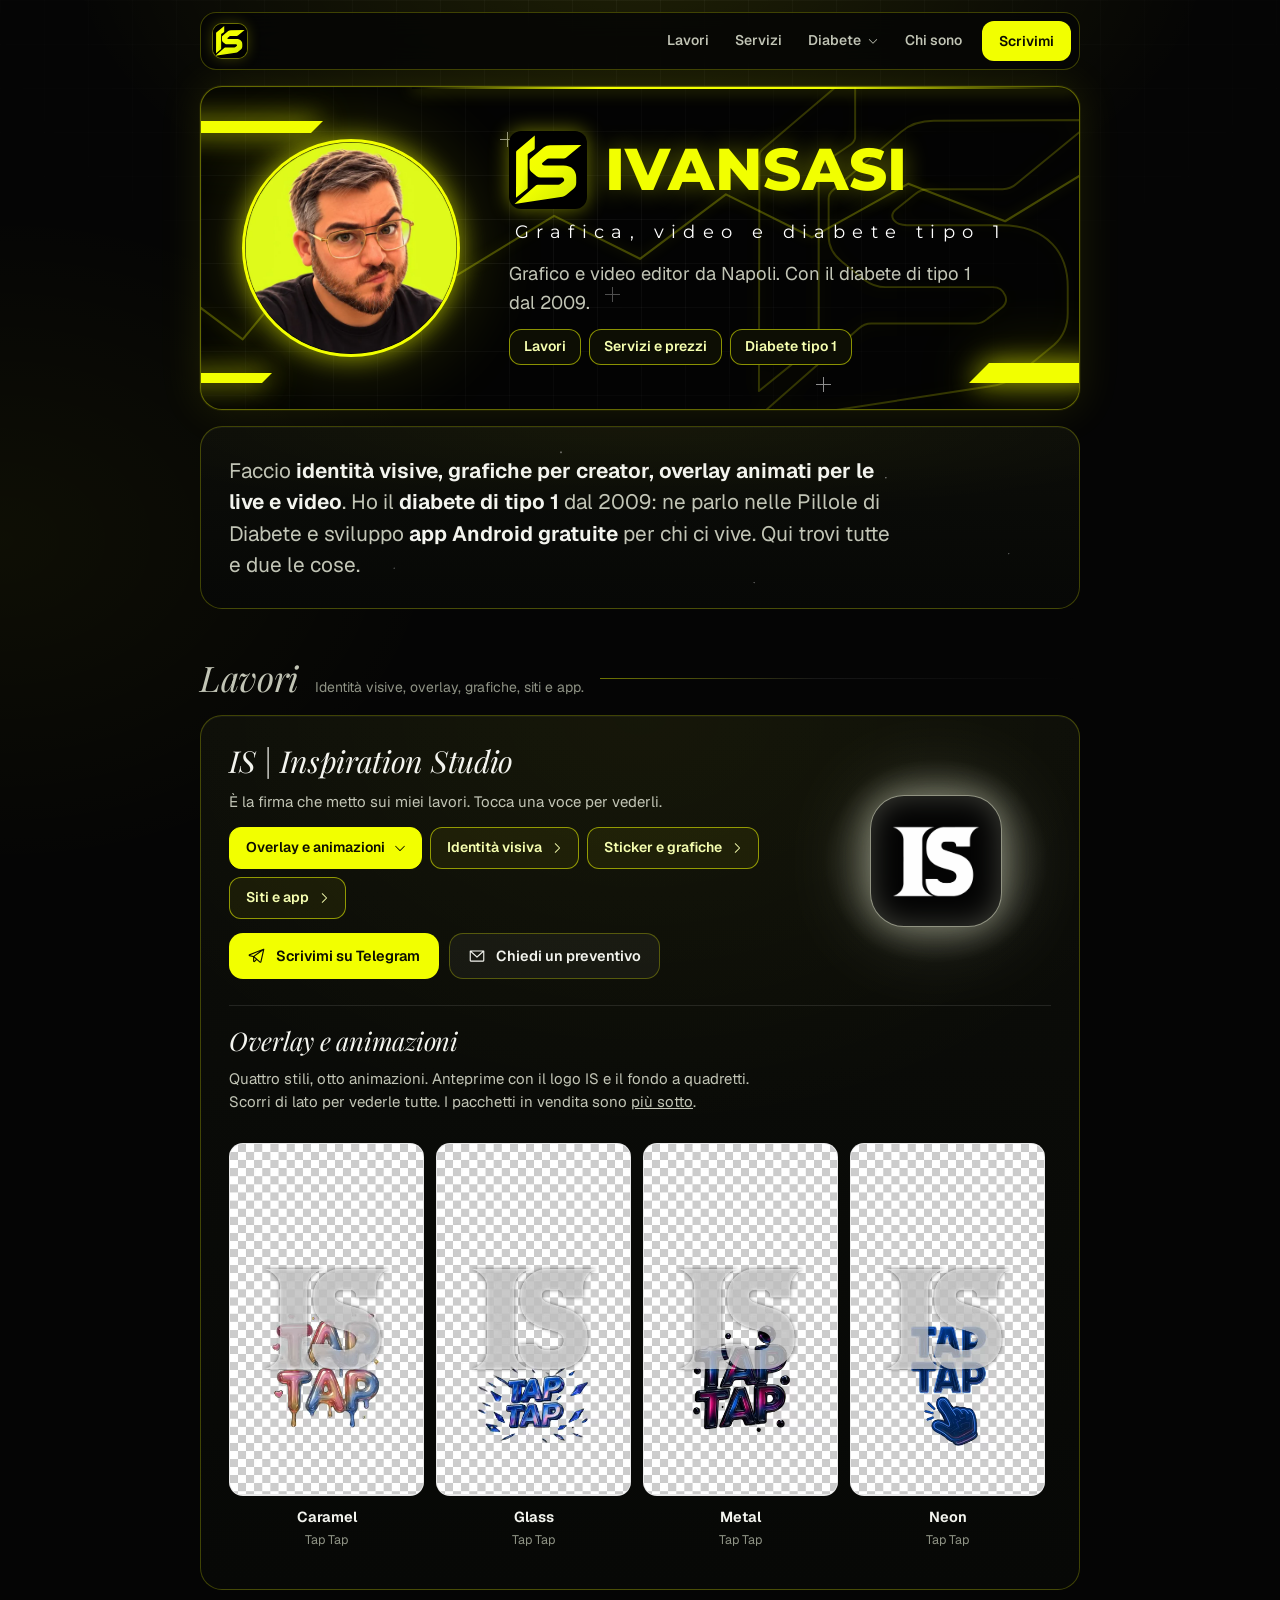
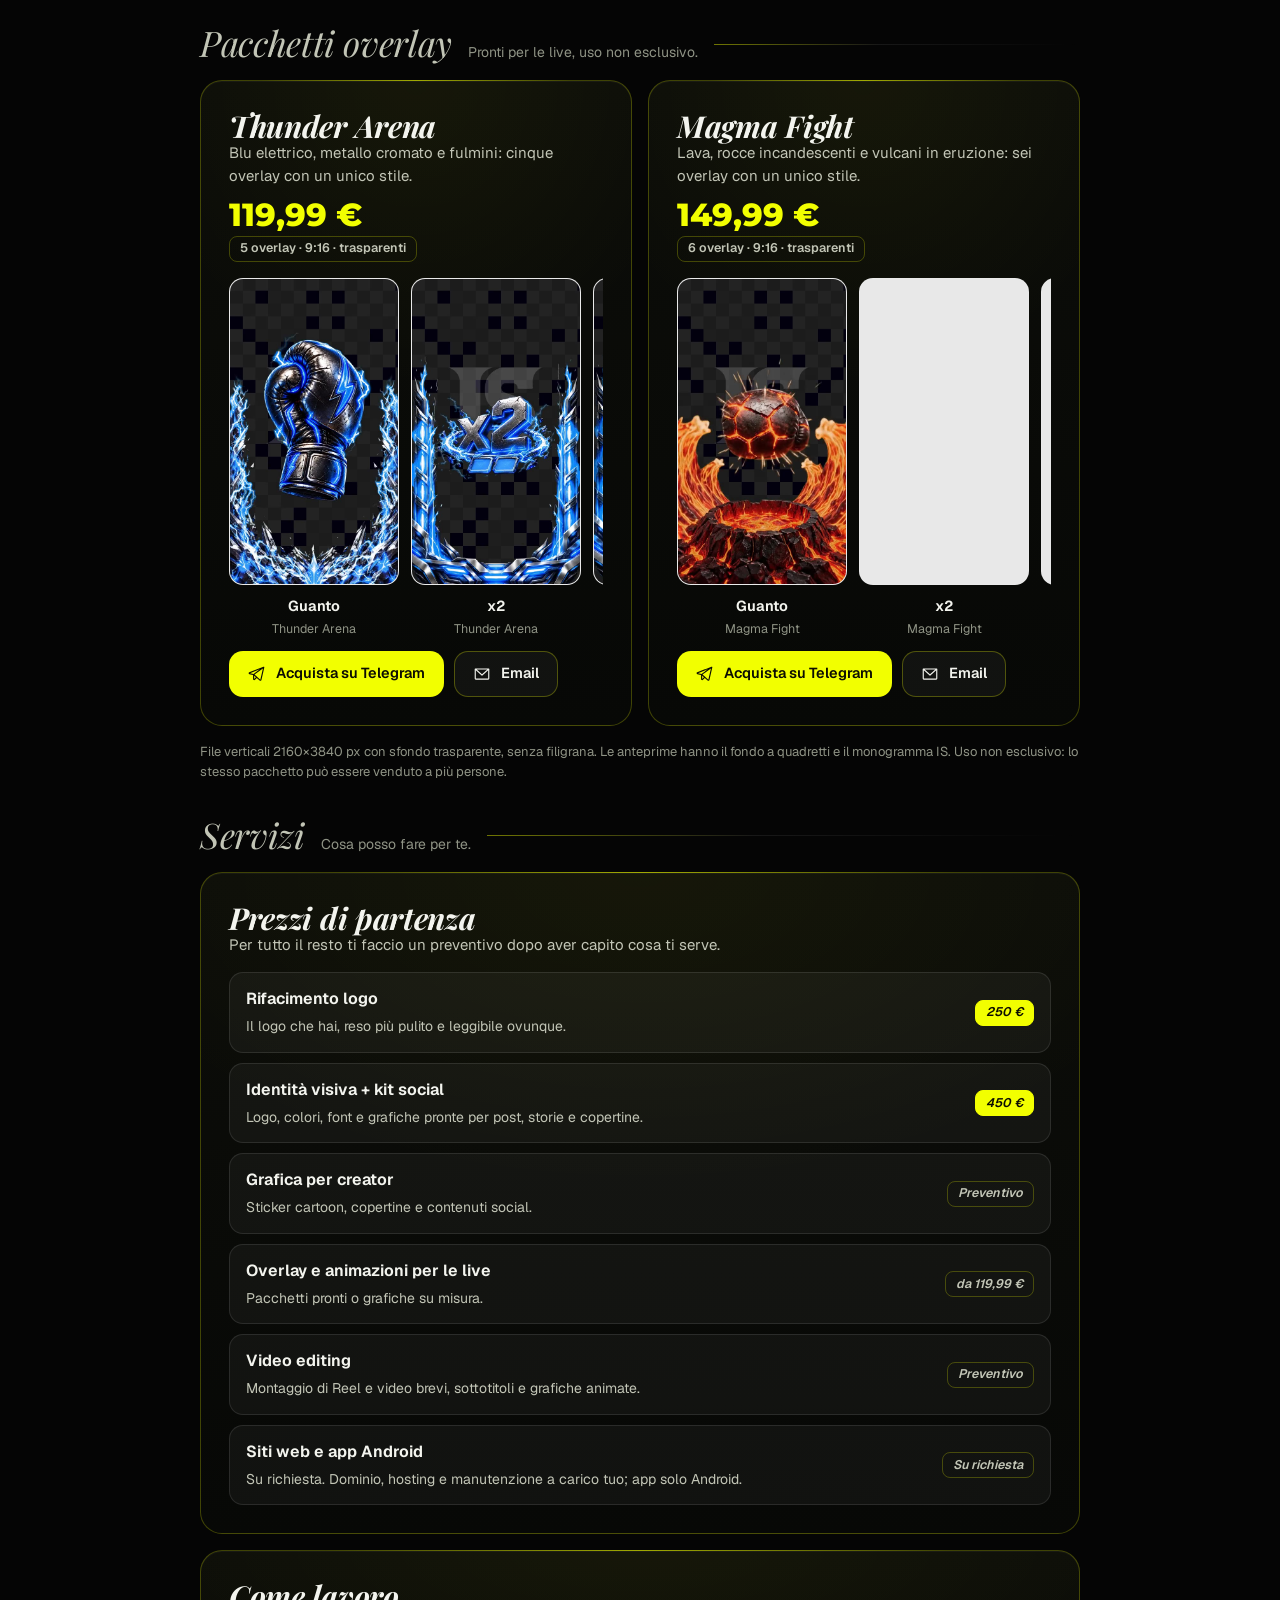
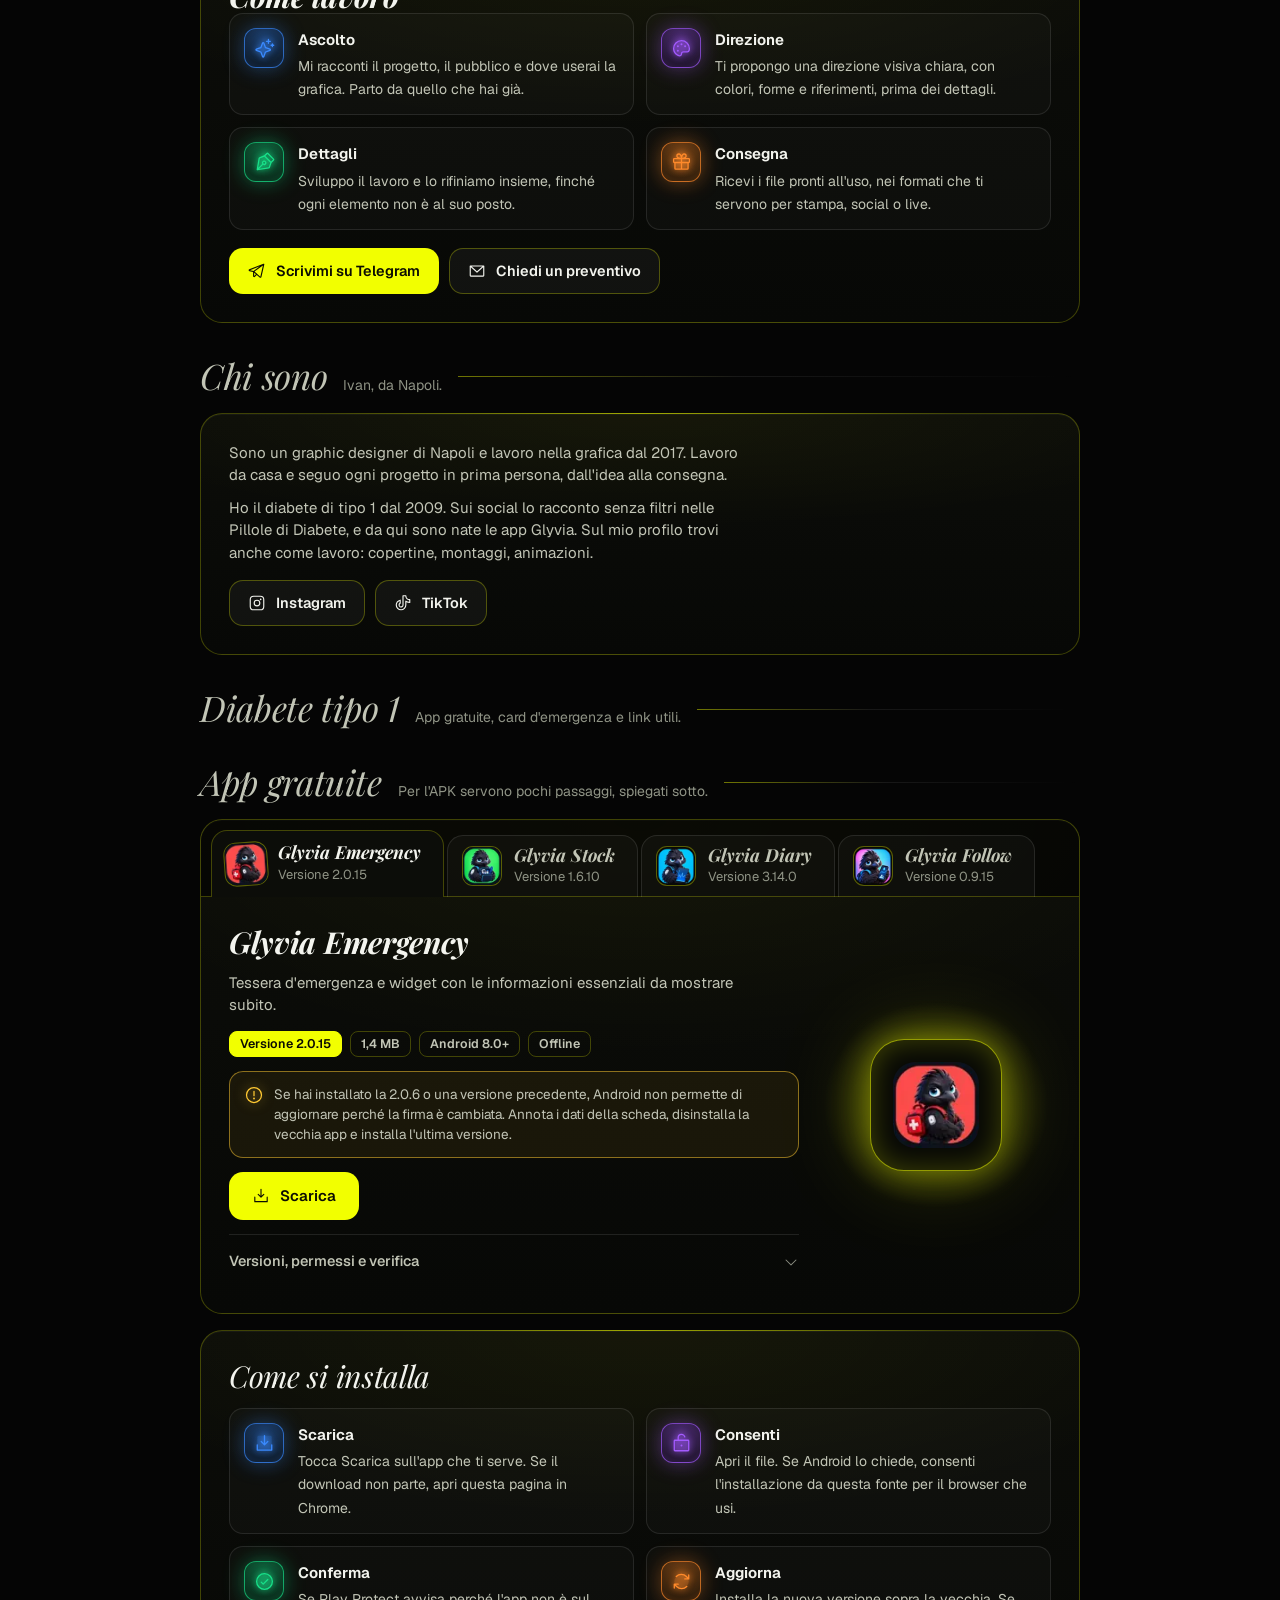
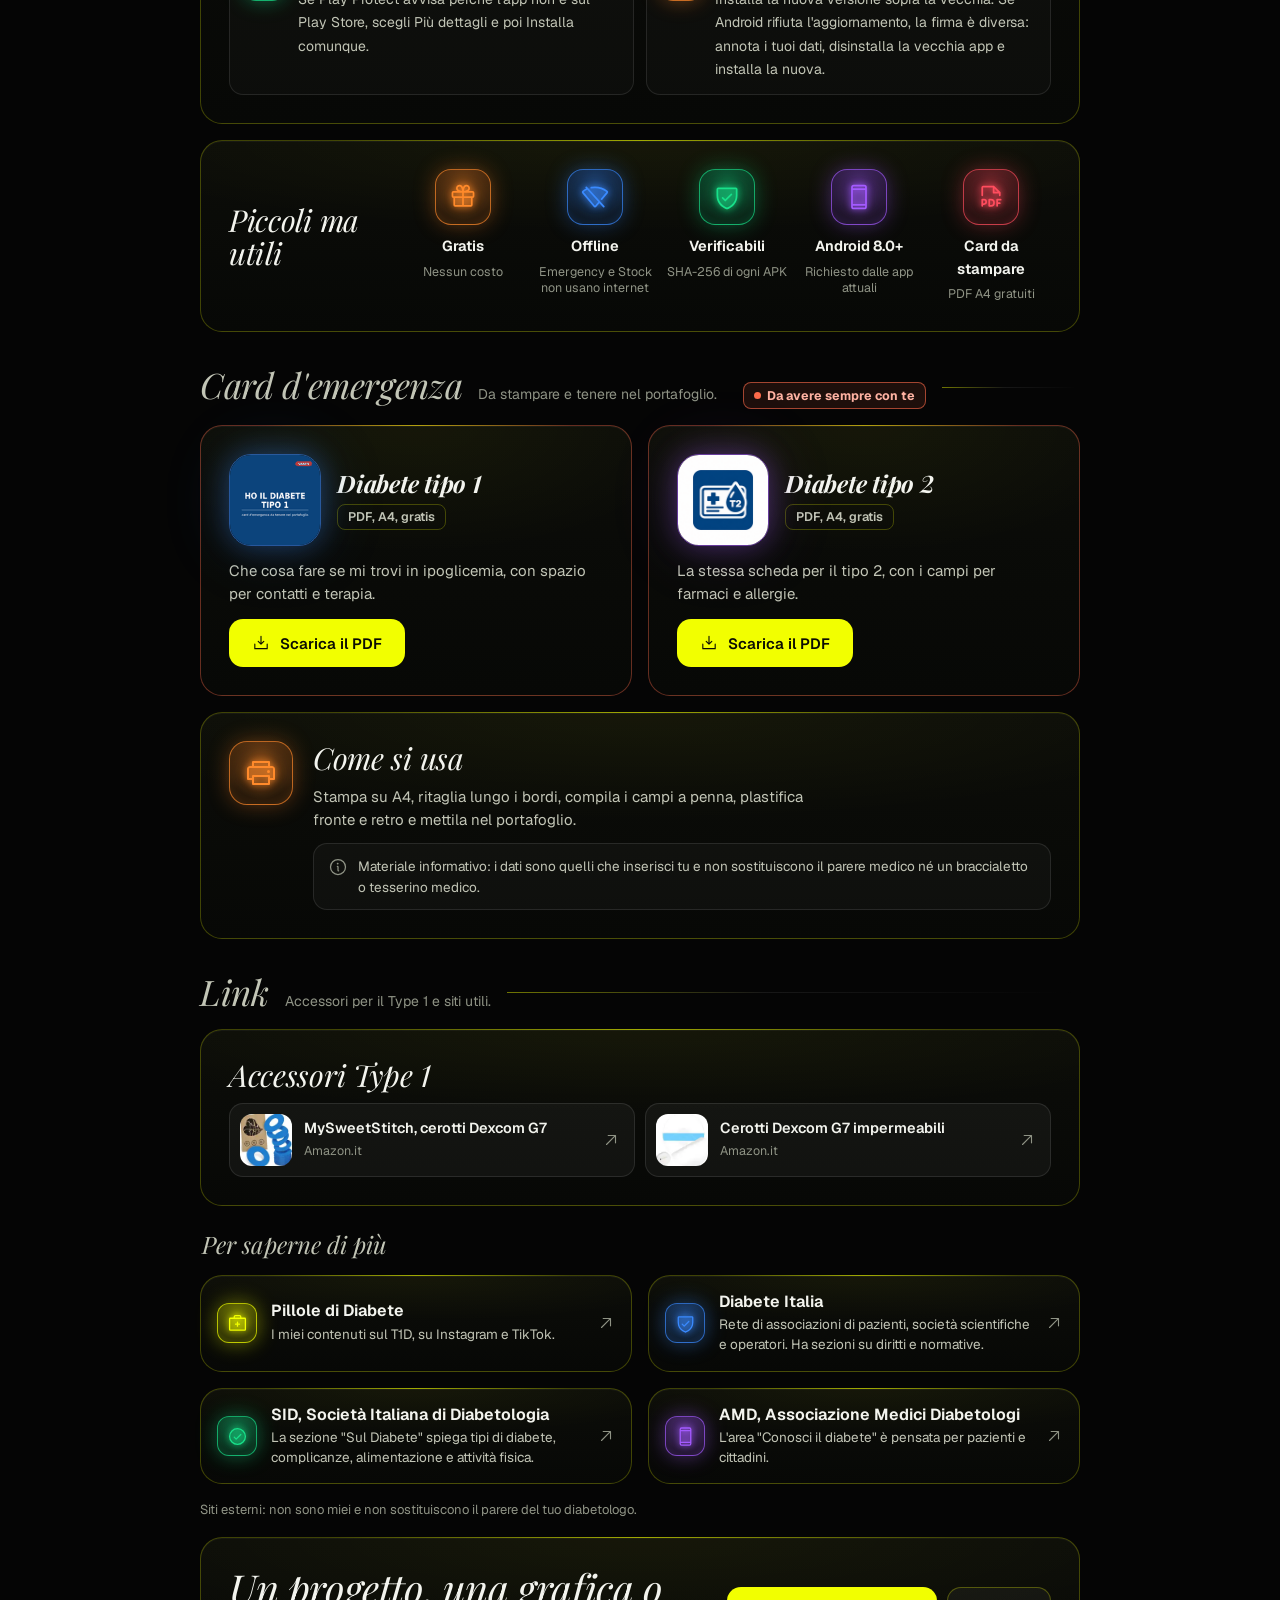
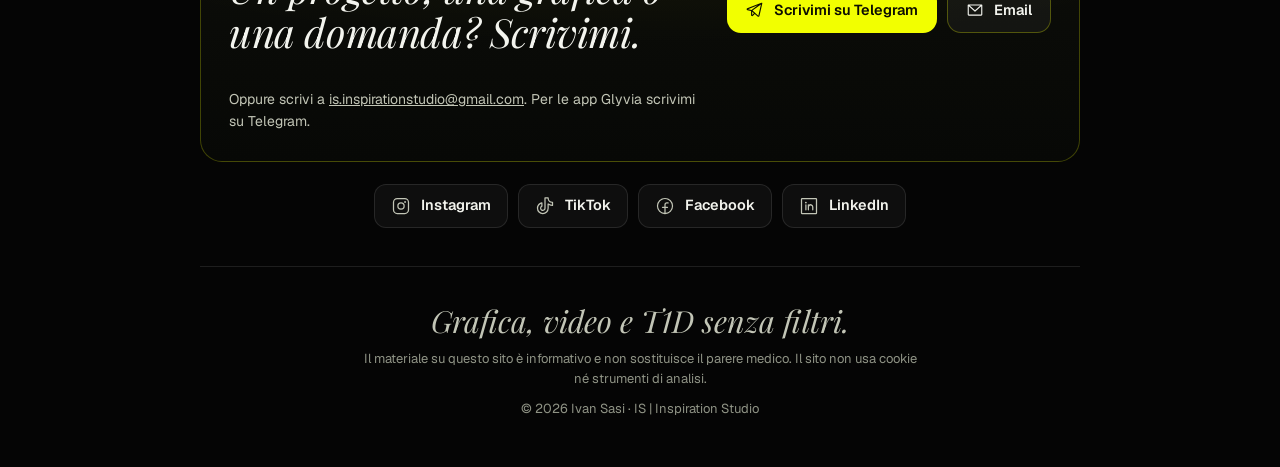
==== commit 7eae1536: "Home: media IS serviti da /assets/is" ====
--- a/index.html
+++ b/index.html
@@ -557,16 +557,16 @@
       </div>
       <p class="lab">Utilizzo reale</p>
       <div class="case-grid">
-        <figure><img class="shot" src="https://is-inspirationstudio.pages.dev/assets/gfs-04.ac4aead1.webp" alt="Targhetta GFS su un estintore, vista ravvicinata" width="1200" height="800" loading="lazy" decoding="async"></figure>
-        <figure><img class="shot" src="https://is-inspirationstudio.pages.dev/assets/gfs-06.df962535.webp" alt="Targhetta GFS su un estintore a pavimento" width="1200" height="800" loading="lazy" decoding="async"></figure>
-        <figure><img class="shot" src="https://is-inspirationstudio.pages.dev/assets/gfs-07.8713ab34.webp" alt="Striscione sponsor GFS a bordo campo" width="1200" height="800" loading="lazy" decoding="async"></figure>
+        <figure><img class="shot" src="/assets/is/gfs-04.ac4aead1.webp" alt="Targhetta GFS su un estintore, vista ravvicinata" width="1200" height="800" loading="lazy" decoding="async"></figure>
+        <figure><img class="shot" src="/assets/is/gfs-06.df962535.webp" alt="Targhetta GFS su un estintore a pavimento" width="1200" height="800" loading="lazy" decoding="async"></figure>
+        <figure><img class="shot" src="/assets/is/gfs-07.8713ab34.webp" alt="Striscione sponsor GFS a bordo campo" width="1200" height="800" loading="lazy" decoding="async"></figure>
       </div>
       <h3 class="tile-title" style="margin-top:22px">Sharon Store, concept</h3>
       <p class="tile-sub">Identità visiva per un negozio di abbigliamento: logo, insegna, vetrina, shopper e cartellini. Progetto non realizzato: i mockup mostrano l'idea.</p>
       <div class="case-grid">
-        <figure><img class="shot" src="https://is-inspirationstudio.pages.dev/assets/sharon-01.ad6c2a6f.webp" alt="Vetrina e insegna di Sharon Store con shopper rosa" width="1200" height="800" loading="lazy" decoding="async"></figure>
-        <figure><img class="shot" src="https://is-inspirationstudio.pages.dev/assets/sharon-02.7bc5d4d7.webp" alt="Logo Sharon Store su vetrina, shopper, cartellino e porta" width="1200" height="800" loading="lazy" decoding="async"></figure>
-        <figure><img class="shot" src="https://is-inspirationstudio.pages.dev/assets/sharon-06.a453b71d.webp" alt="Shopper nera con il logo Sharon Store" width="1200" height="800" loading="lazy" decoding="async"></figure>
+        <figure><img class="shot" src="/assets/is/sharon-01.ad6c2a6f.webp" alt="Vetrina e insegna di Sharon Store con shopper rosa" width="1200" height="800" loading="lazy" decoding="async"></figure>
+        <figure><img class="shot" src="/assets/is/sharon-02.7bc5d4d7.webp" alt="Logo Sharon Store su vetrina, shopper, cartellino e porta" width="1200" height="800" loading="lazy" decoding="async"></figure>
+        <figure><img class="shot" src="/assets/is/sharon-06.a453b71d.webp" alt="Shopper nera con il logo Sharon Store" width="1200" height="800" loading="lazy" decoding="async"></figure>
       </div>
     </div>
 
@@ -584,7 +584,7 @@
     <div class="vpanel" id="v-siti" role="region" aria-labelledby="vb-siti" hidden>
       <h3 class="tile-title">Live Games Hub</h3>
       <div class="site-card">
-        <a href="https://live-games-hub.pages.dev/" target="_blank" rel="noopener"><img src="https://is-inspirationstudio.pages.dev/assets/site-lgh.7ef1441a.webp" alt="Pagina iniziale di Live Games Hub" width="1280" height="800" loading="lazy" decoding="async"></a>
+        <a href="https://live-games-hub.pages.dev/" target="_blank" rel="noopener"><img src="/assets/is/site-lgh.7ef1441a.webp" alt="Pagina iniziale di Live Games Hub" width="1280" height="800" loading="lazy" decoding="async"></a>
         <div><p class="tile-sub">Giochi a voce per le live TikTok: undici format con una regia guidata per chi conduce, senza app per gli ospiti.</p>
         <a class="btn btn-ghost" href="https://live-games-hub.pages.dev/" target="_blank" rel="noopener">Visita il sito<svg class="ico" aria-hidden="true"><use href="#i-arrow-ur"/></svg></a></div>
       </div>
@@ -602,14 +602,14 @@
       <h3 class="tile-title" id="ta-t">Thunder Arena</h3>
       <p class="tile-sub">Blu elettrico, metallo cromato e fulmini: cinque overlay con un unico stile.</p>
       <p class="pack-price">119,99 €</p><span class="pill">5 overlay · 9:16 · trasparenti</span>
-      <ul class="clips" role="list" tabindex="0" aria-label="Anteprime Thunder Arena, scorri in orizzontale"><li class="clip" data-src="https://is-inspirationstudio.pages.dev/assets/thunder-00.bdfcd67a.mp4"><div class="clipbox"><img src="https://is-inspirationstudio.pages.dev/assets/thunder-00.7f482746.jpg" alt="Anteprima dell'overlay Guanto, Thunder Arena" width="360" height="650" loading="lazy" decoding="async"></div><b>Guanto</b><small>Thunder Arena</small></li><li class="clip" data-src="https://is-inspirationstudio.pages.dev/assets/thunder-01.ed81bb27.mp4"><div class="clipbox"><img src="https://is-inspirationstudio.pages.dev/assets/thunder-01.3b6ff8d6.jpg" alt="Anteprima dell'overlay x2, Thunder Arena" width="360" height="650" loading="lazy" decoding="async"></div><b>x2</b><small>Thunder Arena</small></li><li class="clip" data-src="https://is-inspirationstudio.pages.dev/assets/thunder-02.1300dbce.mp4"><div class="clipbox"><img src="https://is-inspirationstudio.pages.dev/assets/thunder-02.a2144ce1.jpg" alt="Anteprima dell'overlay x3, Thunder Arena" width="360" height="650" loading="lazy" decoding="async"></div><b>x3</b><small>Thunder Arena</small></li><li class="clip" data-src="https://is-inspirationstudio.pages.dev/assets/thunder-03.f8288435.mp4"><div class="clipbox"><img src="https://is-inspirationstudio.pages.dev/assets/thunder-03.8178d3d6.jpg" alt="Anteprima dell'overlay Snipe, Thunder Arena" width="360" height="650" loading="lazy" decoding="async"></div><b>Snipe</b><small>Thunder Arena</small></li><li class="clip" data-src="https://is-inspirationstudio.pages.dev/assets/thunder-04.13a6b6f2.mp4"><div class="clipbox"><img src="https://is-inspirationstudio.pages.dev/assets/thunder-04.4bab8257.jpg" alt="Anteprima dell'overlay TapTap, Thunder Arena" width="360" height="650" loading="lazy" decoding="async"></div><b>TapTap</b><small>Thunder Arena</small></li></ul>
+      <ul class="clips" role="list" tabindex="0" aria-label="Anteprime Thunder Arena, scorri in orizzontale"><li class="clip" data-src="/assets/is/thunder-00.bdfcd67a.mp4"><div class="clipbox"><img src="/assets/is/thunder-00.7f482746.jpg" alt="Anteprima dell'overlay Guanto, Thunder Arena" width="360" height="650" loading="lazy" decoding="async"></div><b>Guanto</b><small>Thunder Arena</small></li><li class="clip" data-src="/assets/is/thunder-01.ed81bb27.mp4"><div class="clipbox"><img src="/assets/is/thunder-01.3b6ff8d6.jpg" alt="Anteprima dell'overlay x2, Thunder Arena" width="360" height="650" loading="lazy" decoding="async"></div><b>x2</b><small>Thunder Arena</small></li><li class="clip" data-src="/assets/is/thunder-02.1300dbce.mp4"><div class="clipbox"><img src="/assets/is/thunder-02.a2144ce1.jpg" alt="Anteprima dell'overlay x3, Thunder Arena" width="360" height="650" loading="lazy" decoding="async"></div><b>x3</b><small>Thunder Arena</small></li><li class="clip" data-src="/assets/is/thunder-03.f8288435.mp4"><div class="clipbox"><img src="/assets/is/thunder-03.8178d3d6.jpg" alt="Anteprima dell'overlay Snipe, Thunder Arena" width="360" height="650" loading="lazy" decoding="async"></div><b>Snipe</b><small>Thunder Arena</small></li><li class="clip" data-src="/assets/is/thunder-04.13a6b6f2.mp4"><div class="clipbox"><img src="/assets/is/thunder-04.4bab8257.jpg" alt="Anteprima dell'overlay TapTap, Thunder Arena" width="360" height="650" loading="lazy" decoding="async"></div><b>TapTap</b><small>Thunder Arena</small></li></ul>
       <div class="btn-row"><a class="btn btn-paper" href="https://t.me/ivansasi" target="_blank" rel="noopener"><svg class="ico" aria-hidden="true"><use href="#i-telegram"/></svg>Acquista su Telegram</a><a class="btn btn-ghost" href="mailto:is.inspirationstudio@gmail.com?subject=Pacchetto%20Thunder%20Arena"><svg class="ico" aria-hidden="true"><use href="#i-mail"/></svg>Email</a></div>
     </section>
     <section class="tile" id="magma-fight" aria-labelledby="mf-t">
       <h3 class="tile-title" id="mf-t">Magma Fight</h3>
       <p class="tile-sub">Lava, rocce incandescenti e vulcani in eruzione: sei overlay con un unico stile.</p>
       <p class="pack-price">149,99 €</p><span class="pill">6 overlay · 9:16 · trasparenti</span>
-      <ul class="clips" role="list" tabindex="0" aria-label="Anteprime Magma Fight, scorri in orizzontale"><li class="clip" data-src="https://is-inspirationstudio.pages.dev/assets/magma-00.0d93773c.mp4"><div class="clipbox"><img src="https://is-inspirationstudio.pages.dev/assets/magma-00.477ccabc.jpg" alt="Anteprima dell'overlay Guanto, Magma Fight" width="360" height="650" loading="lazy" decoding="async"></div><b>Guanto</b><small>Magma Fight</small></li><li class="clip" data-src="https://is-inspirationstudio.pages.dev/assets/magma-01.2b1c0f07.mp4"><div class="clipbox"><img src="https://is-inspirationstudio.pages.dev/assets/magma-01.caec0127.jpg" alt="Anteprima dell'overlay x2, Magma Fight" width="360" height="650" loading="lazy" decoding="async"></div><b>x2</b><small>Magma Fight</small></li><li class="clip" data-src="https://is-inspirationstudio.pages.dev/assets/magma-02.c49866e3.mp4"><div class="clipbox"><img src="https://is-inspirationstudio.pages.dev/assets/magma-02.b5c8bd50.jpg" alt="Anteprima dell'overlay x3, Magma Fight" width="360" height="650" loading="lazy" decoding="async"></div><b>x3</b><small>Magma Fight</small></li><li class="clip" data-src="https://is-inspirationstudio.pages.dev/assets/magma-03.06d95132.mp4"><div class="clipbox"><img src="https://is-inspirationstudio.pages.dev/assets/magma-03.2935e129.jpg" alt="Anteprima dell'overlay Snipe, Magma Fight" width="360" height="650" loading="lazy" decoding="async"></div><b>Snipe</b><small>Magma Fight</small></li><li class="clip" data-src="https://is-inspirationstudio.pages.dev/assets/magma-04.9fd24225.mp4"><div class="clipbox"><img src="https://is-inspirationstudio.pages.dev/assets/magma-04.54789724.jpg" alt="Anteprima dell'overlay TapTap, Magma Fight" width="360" height="650" loading="lazy" decoding="async"></div><b>TapTap</b><small>Magma Fight</small></li><li class="clip" data-src="https://is-inspirationstudio.pages.dev/assets/magma-05.bc7815b6.mp4"><div class="clipbox"><img src="https://is-inspirationstudio.pages.dev/assets/magma-05.549faa89.jpg" alt="Anteprima dell'overlay Rinnova il Lovvami, Magma Fight" width="360" height="650" loading="lazy" decoding="async"></div><b>Rinnova il Lovvami</b><small>Magma Fight</small></li></ul>
+      <ul class="clips" role="list" tabindex="0" aria-label="Anteprime Magma Fight, scorri in orizzontale"><li class="clip" data-src="/assets/is/magma-00.0d93773c.mp4"><div class="clipbox"><img src="/assets/is/magma-00.477ccabc.jpg" alt="Anteprima dell'overlay Guanto, Magma Fight" width="360" height="650" loading="lazy" decoding="async"></div><b>Guanto</b><small>Magma Fight</small></li><li class="clip" data-src="/assets/is/magma-01.2b1c0f07.mp4"><div class="clipbox"><img src="/assets/is/magma-01.caec0127.jpg" alt="Anteprima dell'overlay x2, Magma Fight" width="360" height="650" loading="lazy" decoding="async"></div><b>x2</b><small>Magma Fight</small></li><li class="clip" data-src="/assets/is/magma-02.c49866e3.mp4"><div class="clipbox"><img src="/assets/is/magma-02.b5c8bd50.jpg" alt="Anteprima dell'overlay x3, Magma Fight" width="360" height="650" loading="lazy" decoding="async"></div><b>x3</b><small>Magma Fight</small></li><li class="clip" data-src="/assets/is/magma-03.06d95132.mp4"><div class="clipbox"><img src="/assets/is/magma-03.2935e129.jpg" alt="Anteprima dell'overlay Snipe, Magma Fight" width="360" height="650" loading="lazy" decoding="async"></div><b>Snipe</b><small>Magma Fight</small></li><li class="clip" data-src="/assets/is/magma-04.9fd24225.mp4"><div class="clipbox"><img src="/assets/is/magma-04.54789724.jpg" alt="Anteprima dell'overlay TapTap, Magma Fight" width="360" height="650" loading="lazy" decoding="async"></div><b>TapTap</b><small>Magma Fight</small></li><li class="clip" data-src="/assets/is/magma-05.bc7815b6.mp4"><div class="clipbox"><img src="/assets/is/magma-05.549faa89.jpg" alt="Anteprima dell'overlay Rinnova il Lovvami, Magma Fight" width="360" height="650" loading="lazy" decoding="async"></div><b>Rinnova il Lovvami</b><small>Magma Fight</small></li></ul>
       <div class="btn-row"><a class="btn btn-paper" href="https://t.me/ivansasi" target="_blank" rel="noopener"><svg class="ico" aria-hidden="true"><use href="#i-telegram"/></svg>Acquista su Telegram</a><a class="btn btn-ghost" href="mailto:is.inspirationstudio@gmail.com?subject=Pacchetto%20Magma%20Fight"><svg class="ico" aria-hidden="true"><use href="#i-mail"/></svg>Email</a></div>
     </section>
   </div>
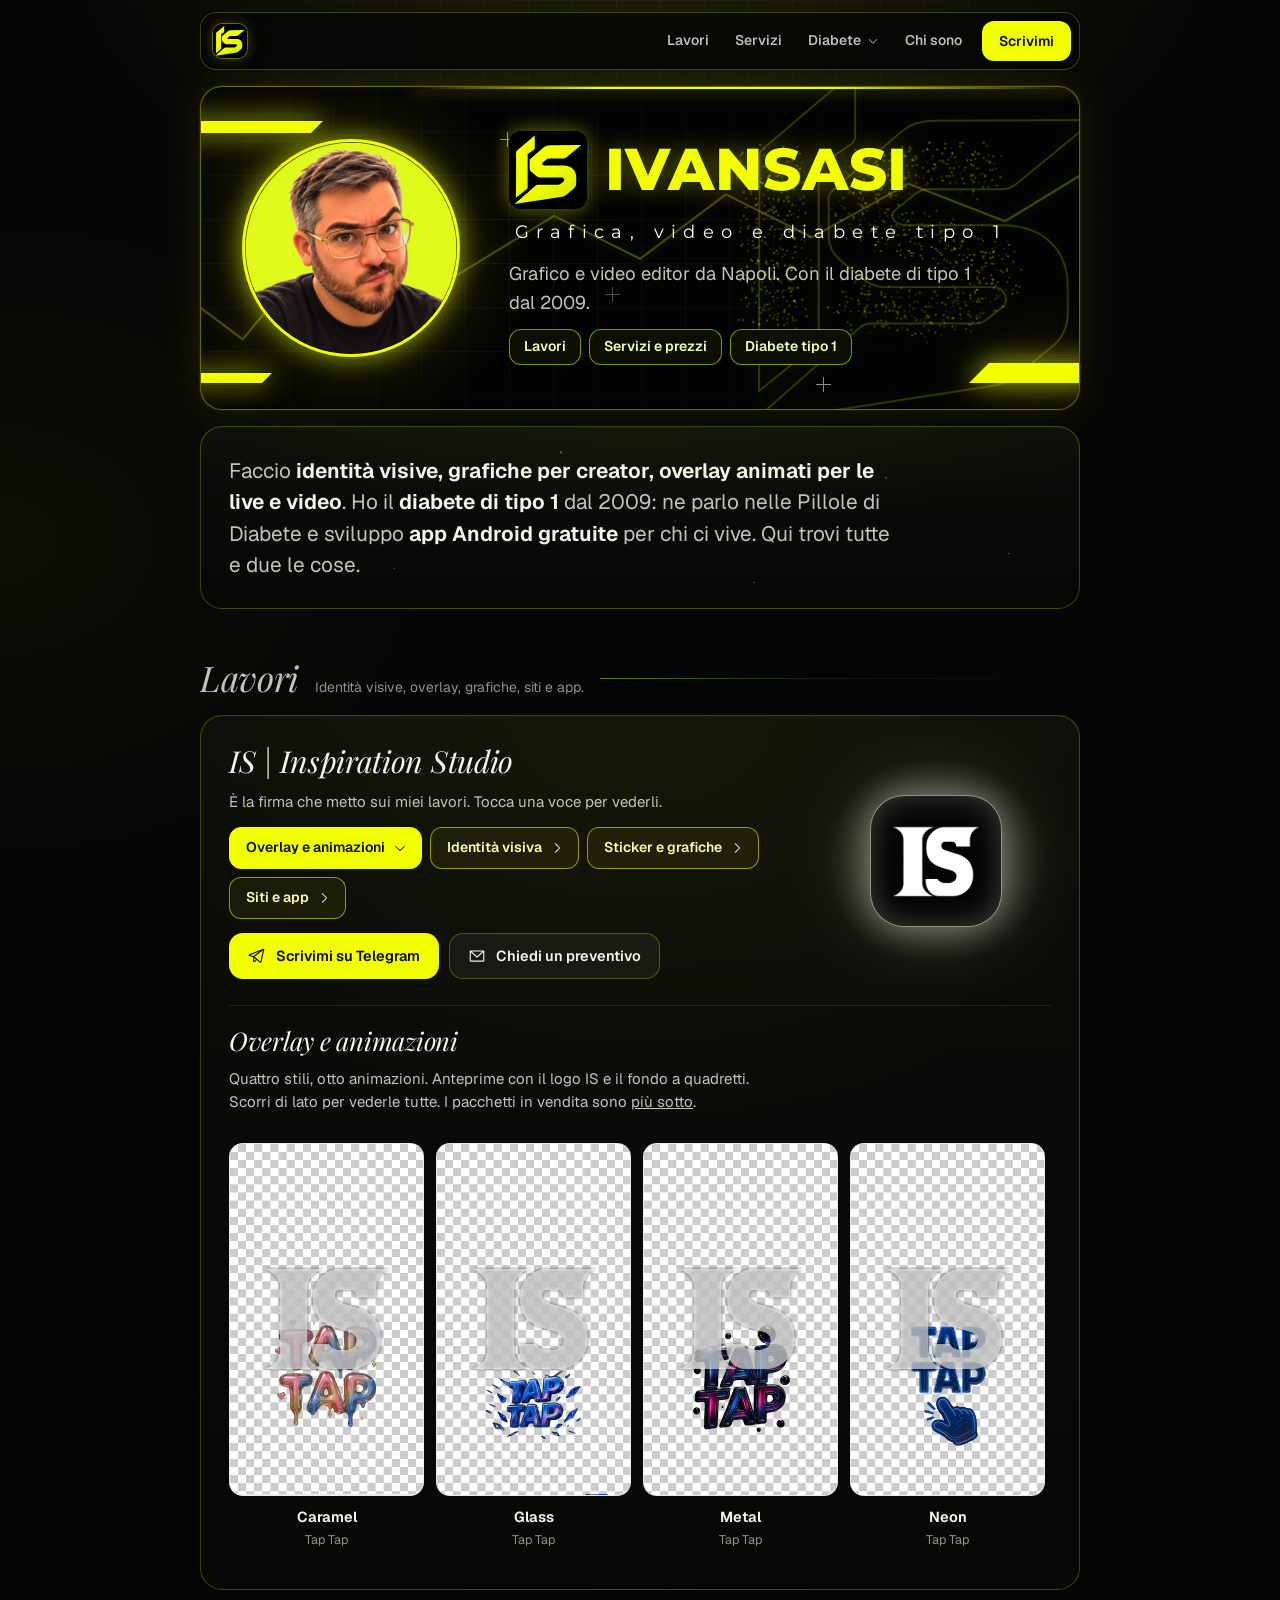
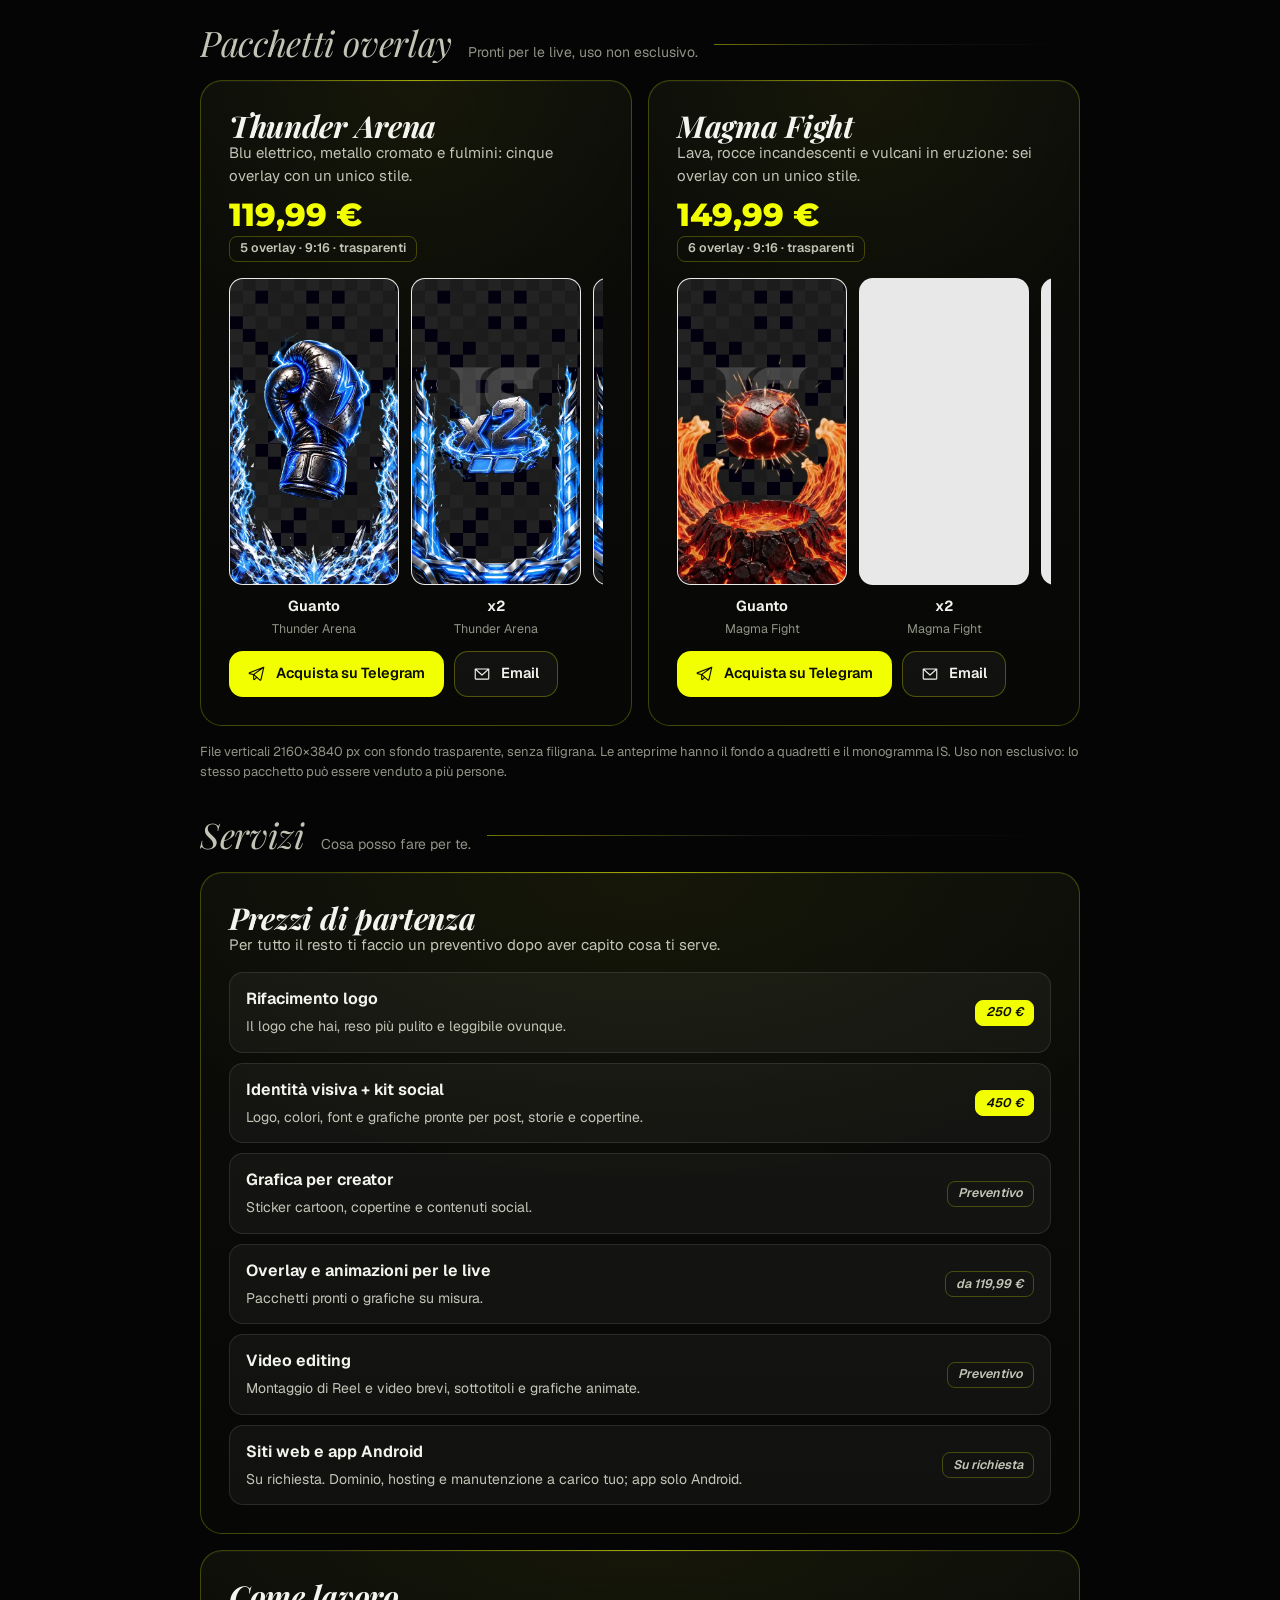
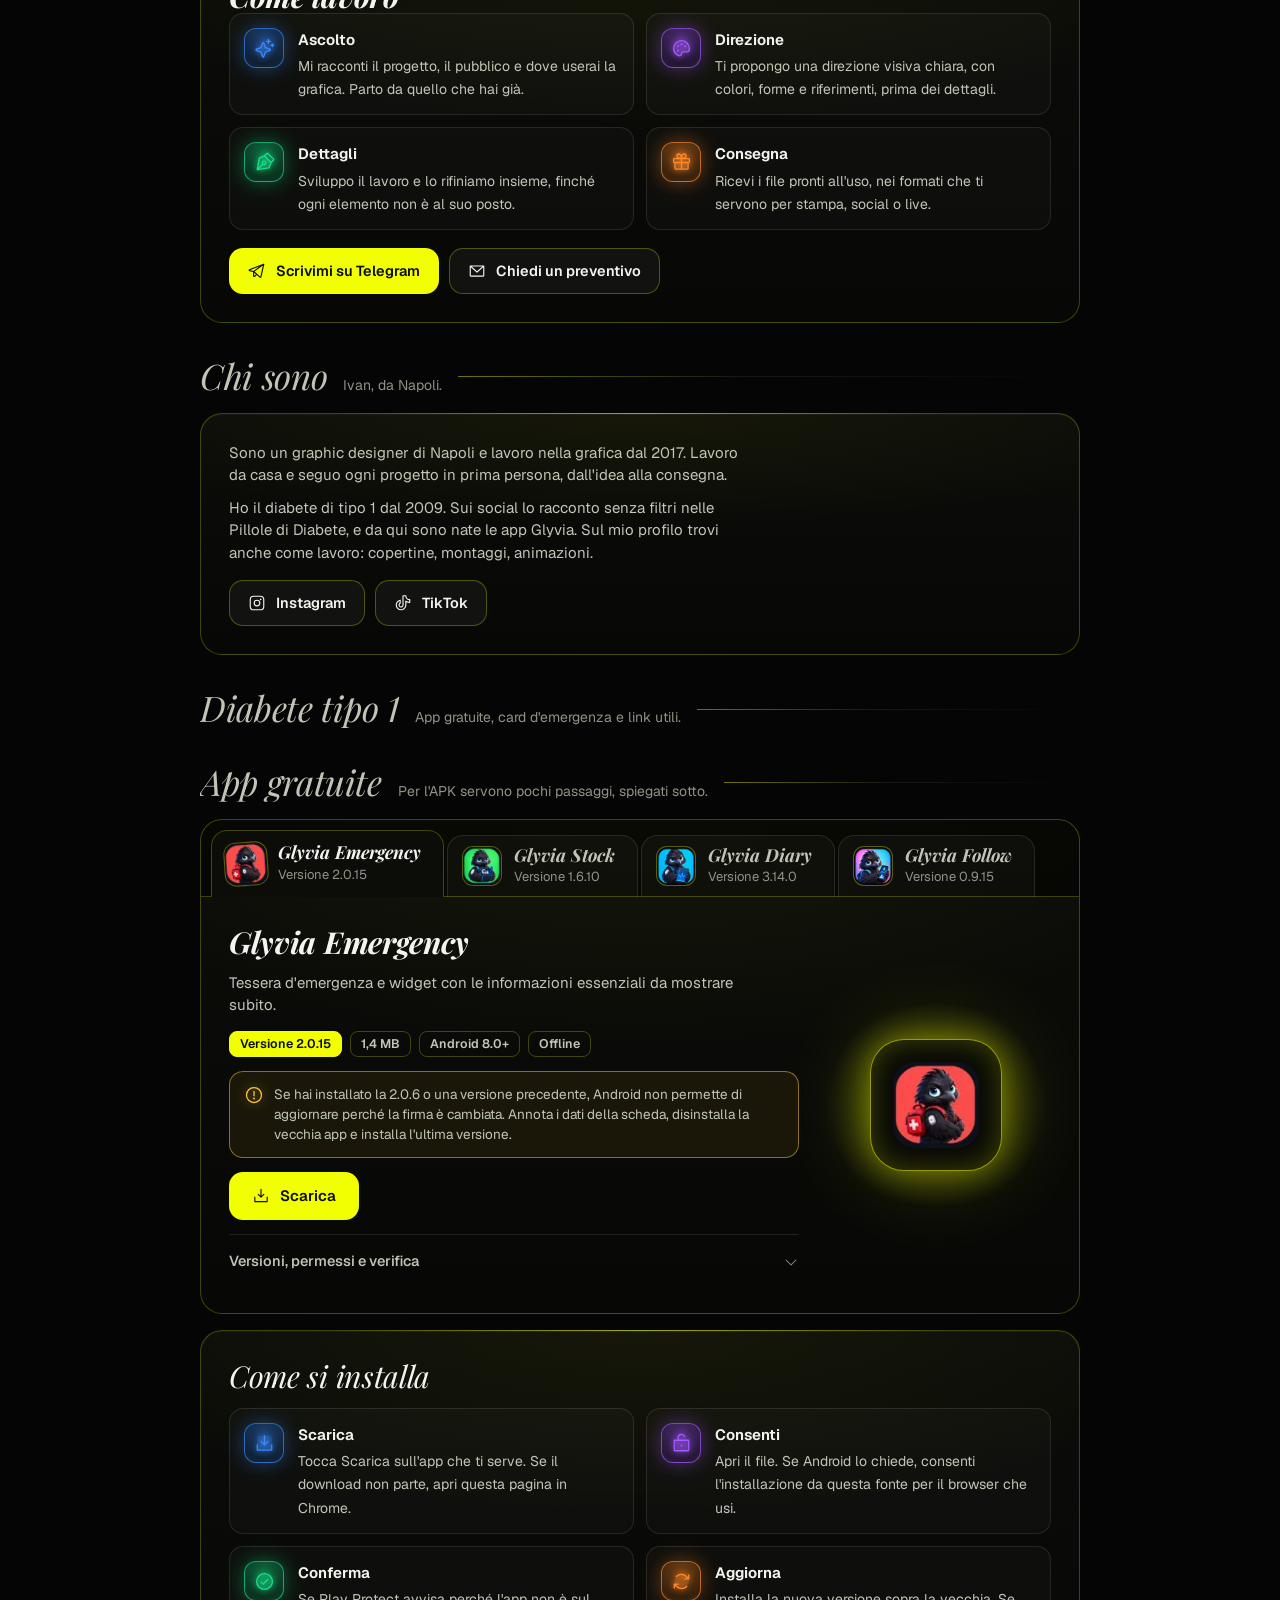
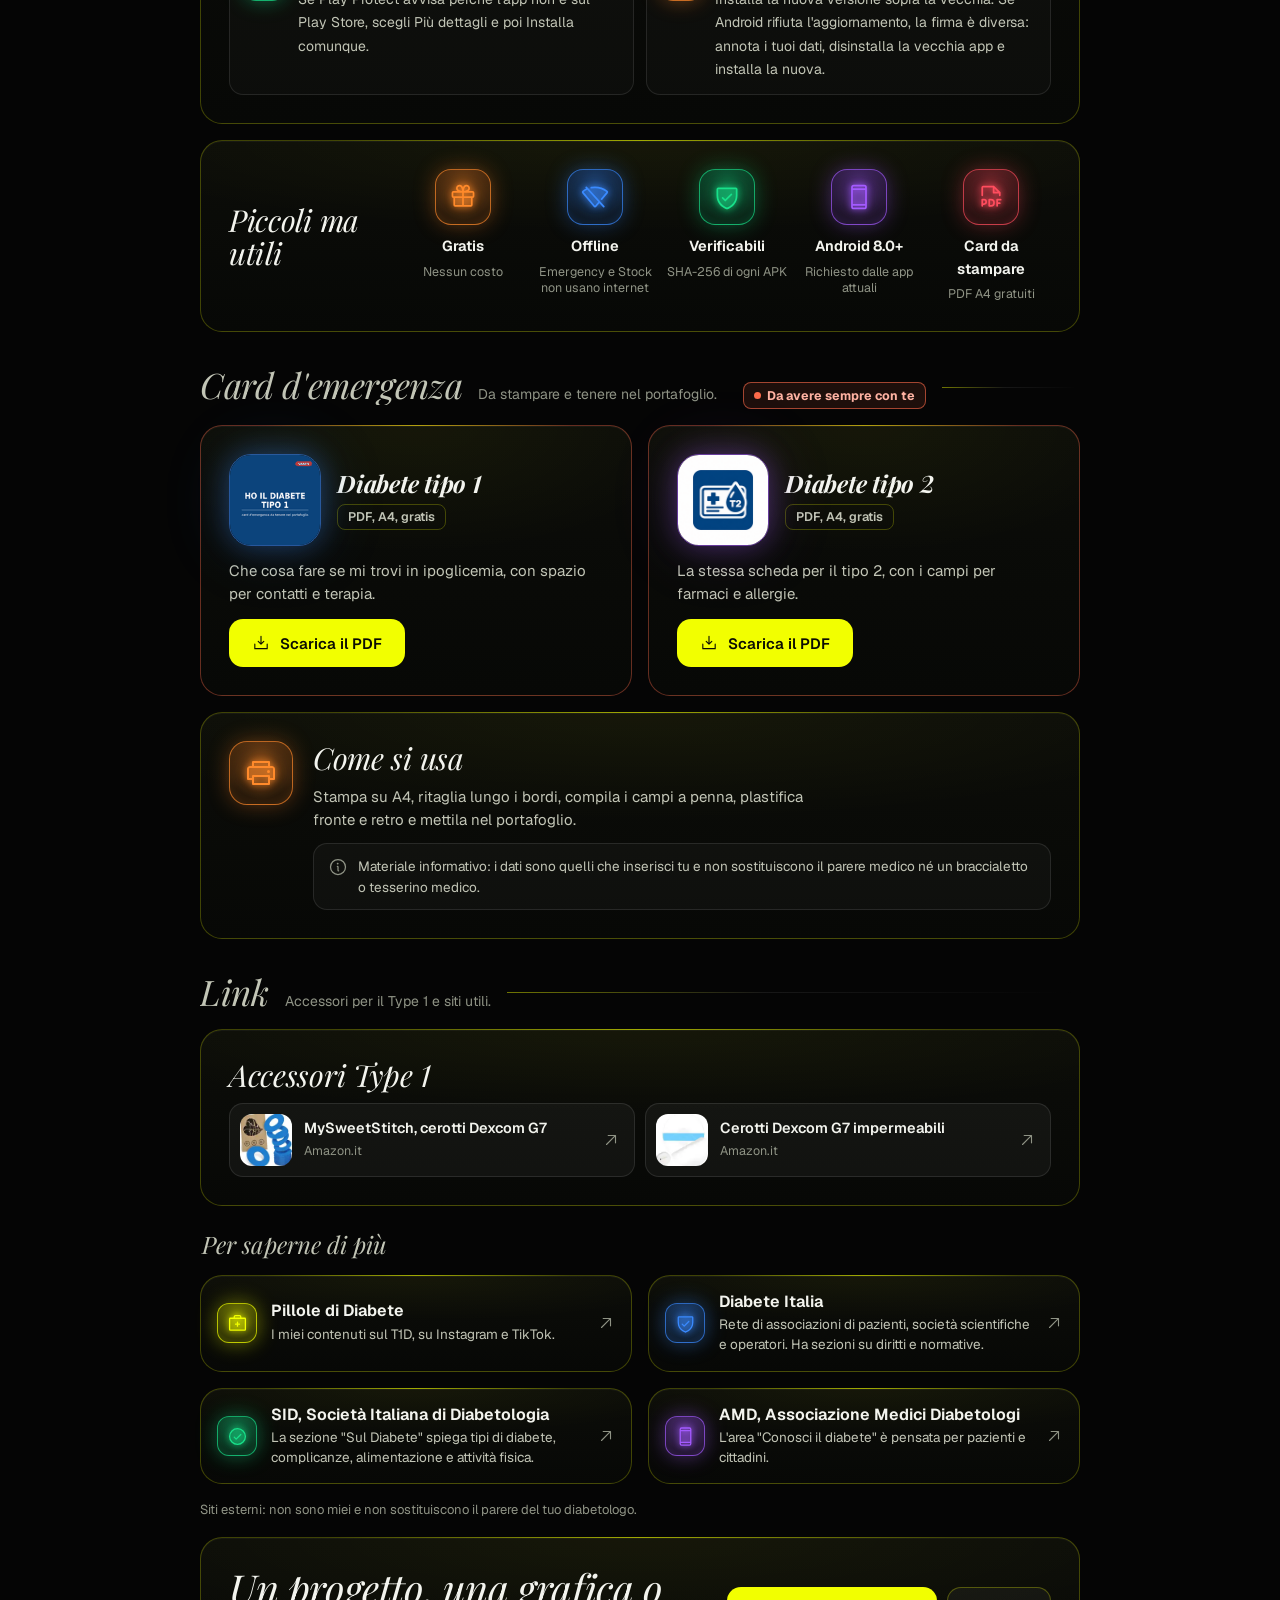
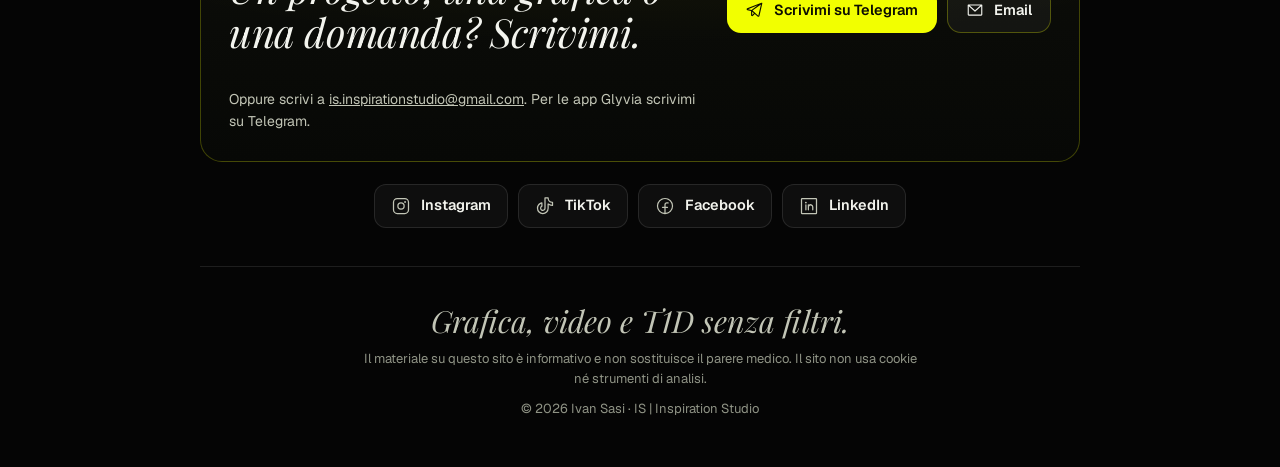
==== commit 9d30898f: "Animation video v1: particelle nell'hero" ====
--- a/index.html
+++ b/index.html
@@ -454,6 +454,19 @@
 .glyvia-icons{display:flex;gap:10px;flex-wrap:wrap;margin:10px 0}
 .glyvia-icons img{width:48px;height:48px;border-radius:12px}
 .about p+p{margin-top:10px}
+
+/* ---------- animation video v1 ---------- */
+.pfx{position:absolute;inset:0;width:100%;height:100%;z-index:-2;pointer-events:none;opacity:0;transition:opacity 1.2s ease}
+html.fx .pfx.on{opacity:1}
+.progress{position:fixed;left:0;top:0;height:2px;width:100%;z-index:60;transform-origin:0 50%;transform:scaleX(0);background:var(--lime);box-shadow:0 0 10px rgba(var(--lime-rgb),.8);pointer-events:none}
+html:not(.fx) .progress{display:none}
+@media(prefers-reduced-motion:no-preference){
+  html.fx .sec h2{clip-path:inset(0 100% 0 0);transition:clip-path 1s cubic-bezier(.77,0,.18,1) .1s}
+  html.fx .sec.in h2{clip-path:inset(0 0 0 0)}
+  html.fx .sec h2+p{opacity:0;transform:translateX(-8px);transition:opacity .6s .55s,transform .6s cubic-bezier(.16,1,.3,1) .55s}
+  html.fx .sec.in h2+p{opacity:1;transform:none}
+  html.fx .mag{transition:transform .35s cubic-bezier(.16,1,.3,1)}
+}
 </style>
 <script type="application/ld+json">{"@context":"https://schema.org","@graph":[{"@type":"WebSite","name":"IvanSasi","url":"https://ivansalvatoret1d.pages.dev/","inLanguage":"it"},{"@type":"Person","name":"IvanSasi","url":"https://ivansalvatoret1d.pages.dev/","sameAs":["https://www.instagram.com/ivansasi/","https://www.tiktok.com/@ivansasi","https://www.facebook.com/IvanSasi"]}]}</script>
 </head>
@@ -461,6 +474,7 @@
 <svg width="0" height="0" style="position:absolute" aria-hidden="true" focusable="false"><symbol id="i-facebook" viewBox="0 0 256 256"><path d="M128,24A104,104,0,1,0,232,128,104.11,104.11,0,0,0,128,24Zm8,191.63V152h24a8,8,0,0,0,0-16H136V112a16,16,0,0,1,16-16h16a8,8,0,0,0,0-16H152a32,32,0,0,0-32,32v24H96a8,8,0,0,0,0,16h24v63.63a88,88,0,1,1,16,0Z"/></symbol><symbol id="i-instagram" viewBox="0 0 256 256"><path d="M128,80a48,48,0,1,0,48,48A48.05,48.05,0,0,0,128,80Zm0,80a32,32,0,1,1,32-32A32,32,0,0,1,128,160ZM176,24H80A56.06,56.06,0,0,0,24,80v96a56.06,56.06,0,0,0,56,56h96a56.06,56.06,0,0,0,56-56V80A56.06,56.06,0,0,0,176,24Zm40,152a40,40,0,0,1-40,40H80a40,40,0,0,1-40-40V80A40,40,0,0,1,80,40h96a40,40,0,0,1,40,40ZM192,76a12,12,0,1,1-12-12A12,12,0,0,1,192,76Z"/></symbol><symbol id="i-tiktok" viewBox="0 0 256 256"><path d="M224,72a48.05,48.05,0,0,1-48-48,8,8,0,0,0-8-8H128a8,8,0,0,0-8,8V156a20,20,0,1,1-28.57-18.08A8,8,0,0,0,96,130.69V88a8,8,0,0,0-9.4-7.88C50.91,86.48,24,119.1,24,156a76,76,0,0,0,152,0V116.29A103.25,103.25,0,0,0,224,128a8,8,0,0,0,8-8V80A8,8,0,0,0,224,72Zm-8,39.64a87.19,87.19,0,0,1-43.33-16.15A8,8,0,0,0,160,102v54a60,60,0,0,1-120,0c0-25.9,16.64-49.13,40-57.6v27.67A36,36,0,1,0,136,156V32h24.5A64.14,64.14,0,0,0,216,87.5Z"/></symbol><symbol id="i-linkedin" viewBox="0 0 256 256"><path d="M216,24H40A16,16,0,0,0,24,40V216a16,16,0,0,0,16,16H216a16,16,0,0,0,16-16V40A16,16,0,0,0,216,24Zm0,192H40V40H216V216ZM96,112v64a8,8,0,0,1-16,0V112a8,8,0,0,1,16,0Zm88,28v36a8,8,0,0,1-16,0V140a20,20,0,0,0-40,0v36a8,8,0,0,1-16,0V112a8,8,0,0,1,15.79-1.78A36,36,0,0,1,184,140ZM100,84A12,12,0,1,1,88,72,12,12,0,0,1,100,84Z"/></symbol><symbol id="i-mail" viewBox="0 0 256 256"><path d="M224,48H32a8,8,0,0,0-8,8V192a16,16,0,0,0,16,16H216a16,16,0,0,0,16-16V56A8,8,0,0,0,224,48ZM203.43,64,128,133.15,52.57,64ZM216,192H40V74.19l82.59,75.71a8,8,0,0,0,10.82,0L216,74.19V192Z"/></symbol><symbol id="i-telegram" viewBox="0 0 256 256"><path d="M228.88,26.19a9,9,0,0,0-9.16-1.57L17.06,103.93a14.22,14.22,0,0,0,2.43,27.21L72,141.45V200a15.92,15.92,0,0,0,10,14.83,15.91,15.91,0,0,0,17.51-3.73l25.32-26.26L165,220a15.88,15.88,0,0,0,10.51,4,16.3,16.3,0,0,0,5-.79,15.85,15.85,0,0,0,10.67-11.63L231.77,35A9,9,0,0,0,228.88,26.19Zm-61.14,36L78.15,126.35l-49.6-9.73ZM88,200V152.52l24.79,21.74Zm87.53,8L92.85,135.5l119-85.29Z"/></symbol><symbol id="i-caret" viewBox="0 0 256 256"><path d="M181.66,133.66l-80,80a8,8,0,0,1-11.32-11.32L164.69,128,90.34,53.66a8,8,0,0,1,11.32-11.32l80,80A8,8,0,0,1,181.66,133.66Z"/></symbol><symbol id="i-download" viewBox="0 0 256 256"><path d="M224,144v64a8,8,0,0,1-8,8H40a8,8,0,0,1-8-8V144a8,8,0,0,1,16,0v56H208V144a8,8,0,0,1,16,0Zm-101.66,5.66a8,8,0,0,0,11.32,0l40-40a8,8,0,0,0-11.32-11.32L136,124.69V32a8,8,0,0,0-16,0v92.69L93.66,98.34a8,8,0,0,0-11.32,11.32Z"/></symbol><symbol id="i-arrow-ur" viewBox="0 0 256 256"><path d="M200,64V168a8,8,0,0,1-16,0V83.31L69.66,197.66a8,8,0,0,1-11.32-11.32L172.69,72H88a8,8,0,0,1,0-16H192A8,8,0,0,1,200,64Z"/></symbol><symbol id="i-warning" viewBox="0 0 256 256"><path d="M128,24A104,104,0,1,0,232,128,104.11,104.11,0,0,0,128,24Zm0,192a88,88,0,1,1,88-88A88.1,88.1,0,0,1,128,216Zm-8-80V80a8,8,0,0,1,16,0v56a8,8,0,0,1-16,0Zm20,36a12,12,0,1,1-12-12A12,12,0,0,1,140,172Z"/></symbol><symbol id="i-info" viewBox="0 0 256 256"><path d="M128,24A104,104,0,1,0,232,128,104.11,104.11,0,0,0,128,24Zm0,192a88,88,0,1,1,88-88A88.1,88.1,0,0,1,128,216Zm16-40a8,8,0,0,1-8,8,16,16,0,0,1-16-16V128a8,8,0,0,1,0-16,16,16,0,0,1,16,16v40A8,8,0,0,1,144,176ZM112,84a12,12,0,1,1,12,12A12,12,0,0,1,112,84Z"/></symbol><symbol id="i-arrow-r" viewBox="0 0 256 256"><path d="M221.66,133.66l-72,72a8,8,0,0,1-11.32-11.32L196.69,136H40a8,8,0,0,1,0-16H196.69L138.34,61.66a8,8,0,0,1,11.32-11.32l72,72A8,8,0,0,1,221.66,133.66Z"/></symbol><symbol id="d-pen-nib" viewBox="0 0 256 256"><path d="M128,48,68.32,70.38a8,8,0,0,0-5.08,6.17L40,216l139.45-23.24a8,8,0,0,0,6.17-5.08L208,128Zm-4,104a20,20,0,1,1,20-20A20,20,0,0,1,124,152Z" opacity="0.2"/><path d="M248,92.68a15.86,15.86,0,0,0-4.69-11.31L174.63,12.68a16,16,0,0,0-22.63,0L123.57,41.11l-58,21.77A16.06,16.06,0,0,0,55.35,75.23L32.11,214.68A8,8,0,0,0,40,224a8.4,8.4,0,0,0,1.32-.11l139.44-23.24a16,16,0,0,0,12.35-10.17l21.77-58L243.31,104A15.87,15.87,0,0,0,248,92.68Zm-69.87,92.19L63.32,204l47.37-47.37a28,28,0,1,0-11.32-11.32L52,192.7,71.13,77.86,126,57.29,198.7,130ZM112,132a12,12,0,1,1,12,12A12,12,0,0,1,112,132Zm96-15.32L139.31,48l24-24L232,92.68Z"/></symbol><symbol id="d-palette" viewBox="0 0 256 256"><path d="M224,127.17a96.48,96.48,0,0,1-2.39,22.18A24,24,0,0,1,198.21,168H152a24,24,0,0,0-24,24,24,24,0,0,1-32,22.61C58.73,201.44,32,169.81,32,128a96,96,0,0,1,95-96C179.84,31.47,223.55,74.35,224,127.17Z" opacity="0.2"/><path d="M200.77,53.89A103.27,103.27,0,0,0,128,24h-1.07A104,104,0,0,0,24,128c0,43,26.58,79.06,69.36,94.17A32,32,0,0,0,136,192a16,16,0,0,1,16-16h46.21a31.81,31.81,0,0,0,31.2-24.88,104.43,104.43,0,0,0,2.59-24A103.28,103.28,0,0,0,200.77,53.89Zm13,93.71A15.89,15.89,0,0,1,198.21,160H152a32,32,0,0,0-32,32,16,16,0,0,1-21.31,15.07C62.49,194.3,40,164,40,128a88,88,0,0,1,87.09-88h.9a88.35,88.35,0,0,1,88,87.25A88.86,88.86,0,0,1,213.81,147.6ZM140,76a12,12,0,1,1-12-12A12,12,0,0,1,140,76ZM96,100A12,12,0,1,1,84,88,12,12,0,0,1,96,100Zm0,56a12,12,0,1,1-12-12A12,12,0,0,1,96,156Zm88-56a12,12,0,1,1-12-12A12,12,0,0,1,184,100Z"/></symbol><symbol id="d-broadcast" viewBox="0 0 256 256"><path d="M160,128a32,32,0,1,1-32-32A32,32,0,0,1,160,128Z" opacity="0.2"/><path d="M128,88a40,40,0,1,0,40,40A40,40,0,0,0,128,88Zm0,64a24,24,0,1,1,24-24A24,24,0,0,1,128,152Zm73.71,7.14a80,80,0,0,1-14.08,22.2,8,8,0,0,1-11.92-10.67,63.95,63.95,0,0,0,0-85.33,8,8,0,1,1,11.92-10.67,80.08,80.08,0,0,1,14.08,84.47ZM69,103.09a64,64,0,0,0,11.26,67.58,8,8,0,0,1-11.92,10.67,79.93,79.93,0,0,1,0-106.67A8,8,0,1,1,80.29,85.34,63.77,63.77,0,0,0,69,103.09ZM248,128a119.58,119.58,0,0,1-34.29,84,8,8,0,1,1-11.42-11.2,103.9,103.9,0,0,0,0-145.56A8,8,0,1,1,213.71,44,119.58,119.58,0,0,1,248,128ZM53.71,200.78A8,8,0,1,1,42.29,212a119.87,119.87,0,0,1,0-168,8,8,0,1,1,11.42,11.2,103.9,103.9,0,0,0,0,145.56Z"/></symbol><symbol id="d-film-strip" viewBox="0 0 256 256"><path d="M32,176H224v24a8,8,0,0,1-8,8H40a8,8,0,0,1-8-8ZM216,48H40a8,8,0,0,0-8,8V80H224V56A8,8,0,0,0,216,48Z" opacity="0.2"/><path d="M216,40H40A16,16,0,0,0,24,56V200a16,16,0,0,0,16,16H216a16,16,0,0,0,16-16V56A16,16,0,0,0,216,40ZM40,88h80v80H40Zm96-16V56h32V72Zm-16,0H88V56h32Zm0,112v16H88V184Zm16,0h32v16H136Zm0-16V88h80v80Zm80-96H184V56h32ZM72,56V72H40V56ZM40,184H72v16H40Zm176,16H184V184h32v16Z"/></symbol><symbol id="d-play-circle" viewBox="0 0 256 256"><path d="M128,32a96,96,0,1,0,96,96A96,96,0,0,0,128,32ZM108,168V88l64,40Z" opacity="0.2"/><path d="M128,24A104,104,0,1,0,232,128,104.11,104.11,0,0,0,128,24Zm0,192a88,88,0,1,1,88-88A88.1,88.1,0,0,1,128,216Zm48.24-94.78-64-40A8,8,0,0,0,100,88v80a8,8,0,0,0,12.24,6.78l64-40a8,8,0,0,0,0-13.56ZM116,153.57V102.43L156.91,128Z"/></symbol><symbol id="d-image" viewBox="0 0 256 256"><path d="M224,56V178.06l-39.72-39.72a8,8,0,0,0-11.31,0L147.31,164,97.66,114.34a8,8,0,0,0-11.32,0L32,168.69V56a8,8,0,0,1,8-8H216A8,8,0,0,1,224,56Z" opacity="0.2"/><path d="M216,40H40A16,16,0,0,0,24,56V200a16,16,0,0,0,16,16H216a16,16,0,0,0,16-16V56A16,16,0,0,0,216,40Zm0,16V158.75l-26.07-26.06a16,16,0,0,0-22.63,0l-20,20-44-44a16,16,0,0,0-22.62,0L40,149.37V56ZM40,172l52-52,80,80H40Zm176,28H194.63l-36-36,20-20L216,181.38V200ZM144,100a12,12,0,1,1,12,12A12,12,0,0,1,144,100Z"/></symbol><symbol id="d-android-logo" viewBox="0 0 256 256"><path d="M232,160v24a8,8,0,0,1-8,8H32a8,8,0,0,1-8-8V161.13C24,103.65,70.15,56.2,127.63,56A104,104,0,0,1,232,160Z" opacity="0.2"/><path d="M176,148a12,12,0,1,1-12-12A12,12,0,0,1,176,148ZM92,136a12,12,0,1,0,12,12A12,12,0,0,0,92,136Zm148,24v24a16,16,0,0,1-16,16H32a16,16,0,0,1-16-16V161.13A113.38,113.38,0,0,1,51.4,78.72L26.34,53.66A8,8,0,0,1,37.66,42.34L63.82,68.5a111.4,111.4,0,0,1,128.55-.18l26-26a8,8,0,0,1,11.32,11.32L204.82,78.5c.75.71,1.5,1.43,2.24,2.17A111.25,111.25,0,0,1,240,160Zm-16,0a96,96,0,0,0-96-96h-.34C74.91,64.18,32,107.75,32,161.13V184H224Z"/></symbol><symbol id="d-first-aid-kit" viewBox="0 0 256 256"><path d="M224,72V200a8,8,0,0,1-8,8H40a8,8,0,0,1-8-8V72a8,8,0,0,1,8-8H216A8,8,0,0,1,224,72Z" opacity="0.2"/><path d="M216,56H176V48a24,24,0,0,0-24-24H104A24,24,0,0,0,80,48v8H40A16,16,0,0,0,24,72V200a16,16,0,0,0,16,16H216a16,16,0,0,0,16-16V72A16,16,0,0,0,216,56ZM96,48a8,8,0,0,1,8-8h48a8,8,0,0,1,8,8v8H96ZM216,200H40V72H216V200Zm-56-64a8,8,0,0,1-8,8H136v16a8,8,0,0,1-16,0V144H104a8,8,0,0,1,0-16h16V112a8,8,0,0,1,16,0v16h16A8,8,0,0,1,160,136Z"/></symbol><symbol id="d-download-simple" viewBox="0 0 256 256"><path d="M216,48V208H40V48A16,16,0,0,1,56,32H200A16,16,0,0,1,216,48Z" opacity="0.2"/><path d="M224,144v64a8,8,0,0,1-8,8H40a8,8,0,0,1-8-8V144a8,8,0,0,1,16,0v56H208V144a8,8,0,0,1,16,0Zm-101.66,5.66a8,8,0,0,0,11.32,0l40-40a8,8,0,0,0-11.32-11.32L136,124.69V32a8,8,0,0,0-16,0v92.69L93.66,98.34a8,8,0,0,0-11.32,11.32Z"/></symbol><symbol id="d-lock-open" viewBox="0 0 256 256"><path d="M216,96V208a8,8,0,0,1-8,8H48a8,8,0,0,1-8-8V96a8,8,0,0,1,8-8H208A8,8,0,0,1,216,96Z" opacity="0.2"/><path d="M208,80H96V56a32,32,0,0,1,32-32c15.37,0,29.2,11,32.16,25.59a8,8,0,0,0,15.68-3.18C171.32,24.15,151.2,8,128,8A48.05,48.05,0,0,0,80,56V80H48A16,16,0,0,0,32,96V208a16,16,0,0,0,16,16H208a16,16,0,0,0,16-16V96A16,16,0,0,0,208,80Zm0,128H48V96H208V208Zm-68-56a12,12,0,1,1-12-12A12,12,0,0,1,140,152Z"/></symbol><symbol id="d-check-circle" viewBox="0 0 256 256"><path d="M224,128a96,96,0,1,1-96-96A96,96,0,0,1,224,128Z" opacity="0.2"/><path d="M173.66,98.34a8,8,0,0,1,0,11.32l-56,56a8,8,0,0,1-11.32,0l-24-24a8,8,0,0,1,11.32-11.32L112,148.69l50.34-50.35A8,8,0,0,1,173.66,98.34ZM232,128A104,104,0,1,1,128,24,104.11,104.11,0,0,1,232,128Zm-16,0a88,88,0,1,0-88,88A88.1,88.1,0,0,0,216,128Z"/></symbol><symbol id="d-arrows-clockwise" viewBox="0 0 256 256"><path d="M216,128a88,88,0,1,1-88-88A88,88,0,0,1,216,128Z" opacity="0.2"/><path d="M224,48V96a8,8,0,0,1-8,8H168a8,8,0,0,1,0-16h28.69L182.06,73.37a79.56,79.56,0,0,0-56.13-23.43h-.45A79.52,79.52,0,0,0,69.59,72.71,8,8,0,0,1,58.41,61.27a96,96,0,0,1,135,.79L208,76.69V48a8,8,0,0,1,16,0ZM186.41,183.29a80,80,0,0,1-112.47-.66L59.31,168H88a8,8,0,0,0,0-16H40a8,8,0,0,0-8,8v48a8,8,0,0,0,16,0V179.31l14.63,14.63A95.43,95.43,0,0,0,130,222.06h.53a95.36,95.36,0,0,0,67.07-27.33,8,8,0,0,0-11.18-11.44Z"/></symbol><symbol id="d-gift" viewBox="0 0 256 256"><path d="M208,128v72a8,8,0,0,1-8,8H56a8,8,0,0,1-8-8V128Z" opacity="0.2"/><path d="M216,72H180.92c.39-.33.79-.65,1.17-1A29.53,29.53,0,0,0,192,49.57,32.62,32.62,0,0,0,158.44,16,29.53,29.53,0,0,0,137,25.91a54.94,54.94,0,0,0-9,14.48,54.94,54.94,0,0,0-9-14.48A29.53,29.53,0,0,0,97.56,16,32.62,32.62,0,0,0,64,49.57,29.53,29.53,0,0,0,73.91,71c.38.33.78.65,1.17,1H40A16,16,0,0,0,24,88v32a16,16,0,0,0,16,16v64a16,16,0,0,0,16,16H200a16,16,0,0,0,16-16V136a16,16,0,0,0,16-16V88A16,16,0,0,0,216,72ZM149,36.51a13.69,13.69,0,0,1,10-4.5h.49A16.62,16.62,0,0,1,176,49.08a13.69,13.69,0,0,1-4.5,10c-9.49,8.4-25.24,11.36-35,12.4C137.7,60.89,141,45.5,149,36.51Zm-64.09.36A16.63,16.63,0,0,1,96.59,32h.49a13.69,13.69,0,0,1,10,4.5c8.39,9.48,11.35,25.2,12.39,34.92-9.72-1-25.44-4-34.92-12.39a13.69,13.69,0,0,1-4.5-10A16.6,16.6,0,0,1,84.87,36.87ZM40,88h80v32H40Zm16,48h64v64H56Zm144,64H136V136h64Zm16-80H136V88h80v32Z"/></symbol><symbol id="d-wifi-slash" viewBox="0 0 256 256"><path d="M238.2,87.69l-104,125.43a8,8,0,0,1-12.3,0L17.8,87.69a7.79,7.79,0,0,1,1.31-11.21,180.75,180.75,0,0,1,217.78,0A7.79,7.79,0,0,1,238.2,87.69Z" opacity="0.2"/><path d="M53.92,34.62A8,8,0,1,0,42.08,45.38l4.55,5A187.93,187.93,0,0,0,14.28,70.1,15.93,15.93,0,0,0,8.11,80.91,15.65,15.65,0,0,0,11.65,92.8l104,125.43A15.93,15.93,0,0,0,128,224h0a15.93,15.93,0,0,0,12.31-5.77l28.1-33.88,33.67,37a8,8,0,1,0,11.84-10.76ZM128,208,24.09,82.74A171.5,171.5,0,0,1,57.91,62.79l99.63,109.6ZM244.35,92.8l-49.42,59.58a8,8,0,0,1-12.32-10.21l49.3-59.43A170.76,170.76,0,0,0,128,48a175.15,175.15,0,0,0-32.39,3,8,8,0,1,1-3-15.72A190.62,190.62,0,0,1,128,32,186.67,186.67,0,0,1,241.72,70.1a15.93,15.93,0,0,1,6.17,10.81A15.65,15.65,0,0,1,244.35,92.8Z"/></symbol><symbol id="d-shield-check" viewBox="0 0 256 256"><path d="M216,56v56c0,96-88,120-88,120S40,208,40,112V56a8,8,0,0,1,8-8H208A8,8,0,0,1,216,56Z" opacity="0.2"/><path d="M208,40H48A16,16,0,0,0,32,56v56c0,52.72,25.52,84.67,46.93,102.19,23.06,18.86,46,25.26,47,25.53a8,8,0,0,0,4.2,0c1-.27,23.91-6.67,47-25.53C198.48,196.67,224,164.72,224,112V56A16,16,0,0,0,208,40Zm0,72c0,37.07-13.66,67.16-40.6,89.42A129.3,129.3,0,0,1,128,223.62a128.25,128.25,0,0,1-38.92-21.81C61.82,179.51,48,149.3,48,112l0-56,160,0ZM82.34,141.66a8,8,0,0,1,11.32-11.32L112,148.69l50.34-50.35a8,8,0,0,1,11.32,11.32l-56,56a8,8,0,0,1-11.32,0Z"/></symbol><symbol id="d-device-mobile" viewBox="0 0 256 256"><path d="M192,56V200H64V56Z" opacity="0.2"/><path d="M176,16H80A24,24,0,0,0,56,40V216a24,24,0,0,0,24,24h96a24,24,0,0,0,24-24V40A24,24,0,0,0,176,16ZM72,64H184V192H72Zm8-32h96a8,8,0,0,1,8,8v8H72V40A8,8,0,0,1,80,32Zm96,192H80a8,8,0,0,1-8-8v-8H184v8A8,8,0,0,1,176,224Z"/></symbol><symbol id="d-file-pdf" viewBox="0 0 256 256"><path d="M208,88H152V32Z" opacity="0.2"/><path d="M224,152a8,8,0,0,1-8,8H192v16h16a8,8,0,0,1,0,16H192v16a8,8,0,0,1-16,0V152a8,8,0,0,1,8-8h32A8,8,0,0,1,224,152ZM92,172a28,28,0,0,1-28,28H56v8a8,8,0,0,1-16,0V152a8,8,0,0,1,8-8H64A28,28,0,0,1,92,172Zm-16,0a12,12,0,0,0-12-12H56v24h8A12,12,0,0,0,76,172Zm88,8a36,36,0,0,1-36,36H112a8,8,0,0,1-8-8V152a8,8,0,0,1,8-8h16A36,36,0,0,1,164,180Zm-16,0a20,20,0,0,0-20-20h-8v40h8A20,20,0,0,0,148,180ZM40,112V40A16,16,0,0,1,56,24h96a8,8,0,0,1,5.66,2.34l56,56A8,8,0,0,1,216,88v24a8,8,0,0,1-16,0V96H152a8,8,0,0,1-8-8V40H56v72a8,8,0,0,1-16,0ZM160,80h28.69L160,51.31Z"/></symbol><symbol id="d-printer" viewBox="0 0 256 256"><path d="M232,96v80H192V152H64v24H24V96c0-8.84,7.76-16,17.33-16H214.67C224.24,80,232,87.16,232,96Z" opacity="0.2"/><path d="M214.67,72H200V40a8,8,0,0,0-8-8H64a8,8,0,0,0-8,8V72H41.33C27.36,72,16,82.77,16,96v80a8,8,0,0,0,8,8H56v32a8,8,0,0,0,8,8H192a8,8,0,0,0,8-8V184h32a8,8,0,0,0,8-8V96C240,82.77,228.64,72,214.67,72ZM72,48H184V72H72ZM184,208H72V160H184Zm40-40H200V152a8,8,0,0,0-8-8H64a8,8,0,0,0-8,8v16H32V96c0-4.41,4.19-8,9.33-8H214.67c5.14,0,9.33,3.59,9.33,8Zm-24-52a12,12,0,1,1-12-12A12,12,0,0,1,200,116Z"/></symbol><symbol id="d-sparkle" viewBox="0 0 256 256"><path d="M194.82,151.43l-55.09,20.3-20.3,55.09a7.92,7.92,0,0,1-14.86,0l-20.3-55.09-55.09-20.3a7.92,7.92,0,0,1,0-14.86l55.09-20.3,20.3-55.09a7.92,7.92,0,0,1,14.86,0l20.3,55.09,55.09,20.3A7.92,7.92,0,0,1,194.82,151.43Z" opacity="0.2"/><path d="M197.58,129.06,146,110l-19-51.62a15.92,15.92,0,0,0-29.88,0L78,110l-51.62,19a15.92,15.92,0,0,0,0,29.88L78,178l19,51.62a15.92,15.92,0,0,0,29.88,0L146,178l51.62-19a15.92,15.92,0,0,0,0-29.88ZM137,164.22a8,8,0,0,0-4.74,4.74L112,223.85,91.78,169A8,8,0,0,0,87,164.22L32.15,144,87,123.78A8,8,0,0,0,91.78,119L112,64.15,132.22,119a8,8,0,0,0,4.74,4.74L191.85,144ZM144,40a8,8,0,0,1,8-8h16V16a8,8,0,0,1,16,0V32h16a8,8,0,0,1,0,16H184V64a8,8,0,0,1-16,0V48H152A8,8,0,0,1,144,40ZM248,88a8,8,0,0,1-8,8h-8v8a8,8,0,0,1-16,0V96h-8a8,8,0,0,1,0-16h8V72a8,8,0,0,1,16,0v8h8A8,8,0,0,1,248,88Z"/></symbol></svg>
 <a class="skip" href="#main">Vai ai contenuti</a>
 
+<div class="progress" aria-hidden="true"></div>
 <div class="nav-wrap">
   <header class="nav">
     <a class="nav-logo" href="#top" aria-label="IvanSasi, torna all'inizio"><img src="[data-uri]" alt="" width="34" height="34"></a>
@@ -487,7 +501,7 @@
 
   <!-- hero: banner IvanSasi / Pillole di Diabete -->
   <section class="hero" aria-labelledby="h1">
-    <span class="bar a" aria-hidden="true"></span><span class="bar b" aria-hidden="true"></span><span class="bar c" aria-hidden="true"></span>
+    <canvas class="pfx" aria-hidden="true"></canvas><span class="bar a" aria-hidden="true"></span><span class="bar b" aria-hidden="true"></span><span class="bar c" aria-hidden="true"></span>
     <span class="cross x1" aria-hidden="true"></span><span class="cross x2" aria-hidden="true"></span><span class="cross x3" aria-hidden="true"></span>
     <svg class="trace" viewBox="0 0 1200 300" preserveAspectRatio="xMidYMid slice" aria-hidden="true" focusable="false"><path class="ln" pathLength="1" d="M0 210 L120 210 L170 190 L230 235 L300 150 L360 190 L430 175 L520 120 L600 160 L680 100 L760 140 L850 90 L940 125 L1030 70 L1120 105 L1200 80"/><circle class="dot" r="4" style="--k:0"/><circle class="dot" r="3" style="--k:1"/><circle class="dot" r="2.5" style="--k:2"/></svg>
     <img class="wm" src="[data-uri]" alt="" width="400" height="400" aria-hidden="true">
@@ -1018,5 +1032,82 @@
   }
 })();
 </script>
+
+<script>
+/* animation video v1 */
+(()=>{
+  const root=document.documentElement;if(!root.classList.contains('fx'))return;
+  const hero=document.querySelector('.hero'),cv=hero&&hero.querySelector('.pfx');
+
+  /* barra di avanzamento */
+  const bar=document.querySelector('.progress');let tick=false;
+  const upd=()=>{tick=false;const h=document.documentElement.scrollHeight-innerHeight;bar.style.transform='scaleX('+(h>0?scrollY/h:0)+')'};
+  addEventListener('scroll',()=>{if(!tick){tick=true;requestAnimationFrame(upd)}},{passive:true});upd();
+
+  /* pulsanti magnetici (solo mouse) */
+  if(matchMedia('(hover:hover) and (pointer:fine)').matches){
+    document.querySelectorAll('.btn-paper').forEach(b=>{
+      b.classList.add('mag');
+      b.addEventListener('pointermove',e=>{const r=b.getBoundingClientRect();b.style.transform='translate('+((e.clientX-r.left-r.width/2)*.18)+'px,'+((e.clientY-r.top-r.height/2)*.28)+'px)'});
+      b.addEventListener('pointerleave',()=>{b.style.transform=''});
+    });
+  }
+
+  /* particelle che cambiano forma */
+  if(!cv||!cv.getContext)return;
+  const ctx=cv.getContext('2d');
+  const WORDS=['IS','081','T1D'];
+  let W=0,H=0,dpr=1,P=[],shapes=[],cur=0,run=false,vis=true,last=0,swap=0,mx=-1e4,my=-1e4,scrollK=0;
+  const mobile=()=>W<640;
+  function sample(word){
+    const o=document.createElement('canvas'),g=o.getContext('2d');o.width=W;o.height=H;
+    const fs=Math.min(H*.78,(mobile()?W*.9:W*.42)/(word.length*.72));
+    g.font='800 '+fs+'px Montserrat, Arial, sans-serif';g.textAlign='center';g.textBaseline='middle';g.fillStyle='#fff';
+    const cx=mobile()?W*.5:W*.74;g.fillText(word,cx,H*.52);
+    const d=g.getImageData(0,0,W,H).data,pts=[],step=mobile()?6:5;
+    for(let y=0;y<H;y+=step)for(let x=0;x<W;x+=step)if(d[(y*W+x)*4+3]>128)pts.push([x,y]);
+    return pts;
+  }
+  function build(){
+    const r=hero.getBoundingClientRect();dpr=Math.min(devicePixelRatio||1,2);
+    W=Math.max(1,Math.round(r.width));H=Math.max(1,Math.round(r.height));
+    cv.width=W*dpr;cv.height=H*dpr;ctx.setTransform(dpr,0,0,dpr,0,0);
+    shapes=WORDS.map(sample);
+    const N=Math.min(mobile()?520:1100,Math.max(...shapes.map(s=>s.length)));
+    if(P.length!==N){P=Array.from({length:N},()=>({x:Math.random()*W,y:Math.random()*H,vx:0,vy:0,tx:0,ty:0,a:.25+Math.random()*.5}))}
+    target(cur);
+  }
+  function target(i){
+    const s=shapes[i];if(!s||!s.length)return;
+    const idx=[...s.keys()].sort(()=>Math.random()-.5);
+    P.forEach((p,k)=>{const q=s[idx[k%idx.length]];p.tx=q[0]+(Math.random()-.5)*2;p.ty=q[1]+(Math.random()-.5)*2;p.vx+=(Math.random()-.5)*6;p.vy+=(Math.random()-.5)*6});
+  }
+  function frame(t){
+    if(!run)return;requestAnimationFrame(frame);
+    if(t-last<16)return;last=t;
+    if(t-swap>3800){swap=t;cur=(cur+1)%WORDS.length;target(cur)}
+    ctx.clearRect(0,0,W,H);ctx.fillStyle='#f2ff00';
+    const spread=scrollK*120,R=80,R2=R*R;
+    for(const p of P){
+      let ax=(p.tx-p.x)*.045,ay=(p.ty-p.y)*.045;
+      const dx=p.x-mx,dy=p.y-my,d2=dx*dx+dy*dy;
+      if(d2<R2){const f=(1-d2/R2)*3.2/Math.sqrt(d2||1);ax+=dx*f;ay+=dy*f}
+      if(spread){ay-=spread*.02*p.a;ax+=(p.x-W*.6)*.0008*spread}
+      p.vx=(p.vx+ax)*.82;p.vy=(p.vy+ay)*.82;p.x+=p.vx;p.y+=p.vy;
+      ctx.globalAlpha=p.a*(1-scrollK*.8)*.55;ctx.fillRect(p.x,p.y,1.8,1.8);
+    }
+    ctx.globalAlpha=1;
+  }
+  const start=()=>{if(!run&&vis&&!document.hidden){run=true;requestAnimationFrame(frame)}};
+  const stop=()=>{run=false};
+  hero.addEventListener('pointermove',e=>{const r=hero.getBoundingClientRect();mx=e.clientX-r.left;my=e.clientY-r.top},{passive:true});
+  hero.addEventListener('pointerleave',()=>{mx=my=-1e4});
+  addEventListener('scroll',()=>{scrollK=Math.min(1,Math.max(0,scrollY/(hero.offsetHeight||1)))},{passive:true});
+  new IntersectionObserver(es=>{vis=es[0].isIntersecting;vis?start():stop()}).observe(hero);
+  document.addEventListener('visibilitychange',()=>document.hidden?stop():start());
+  let rt;addEventListener('resize',()=>{clearTimeout(rt);rt=setTimeout(build,200)});
+  (document.fonts&&document.fonts.ready||Promise.resolve()).then(()=>{build();cv.classList.add('on');swap=performance.now();start()});
+})();
+</script>
 </body>
 </html>
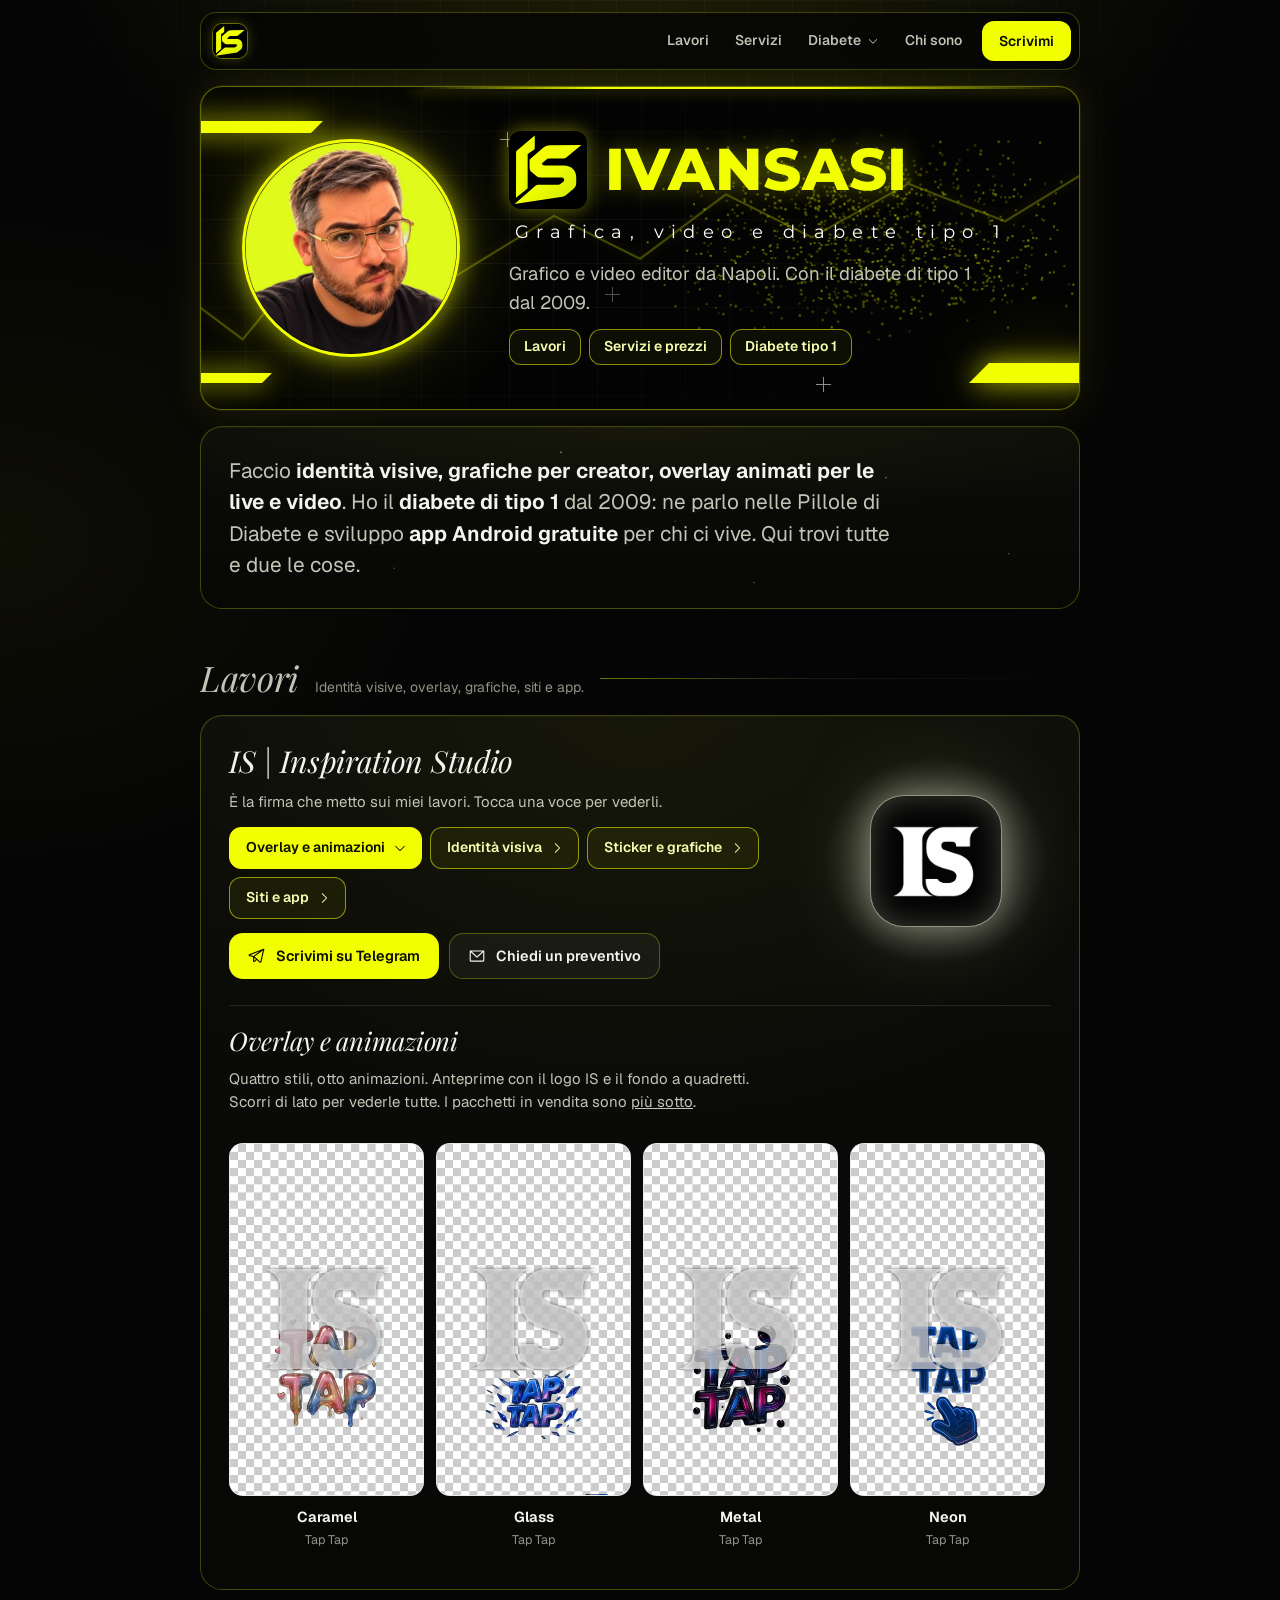
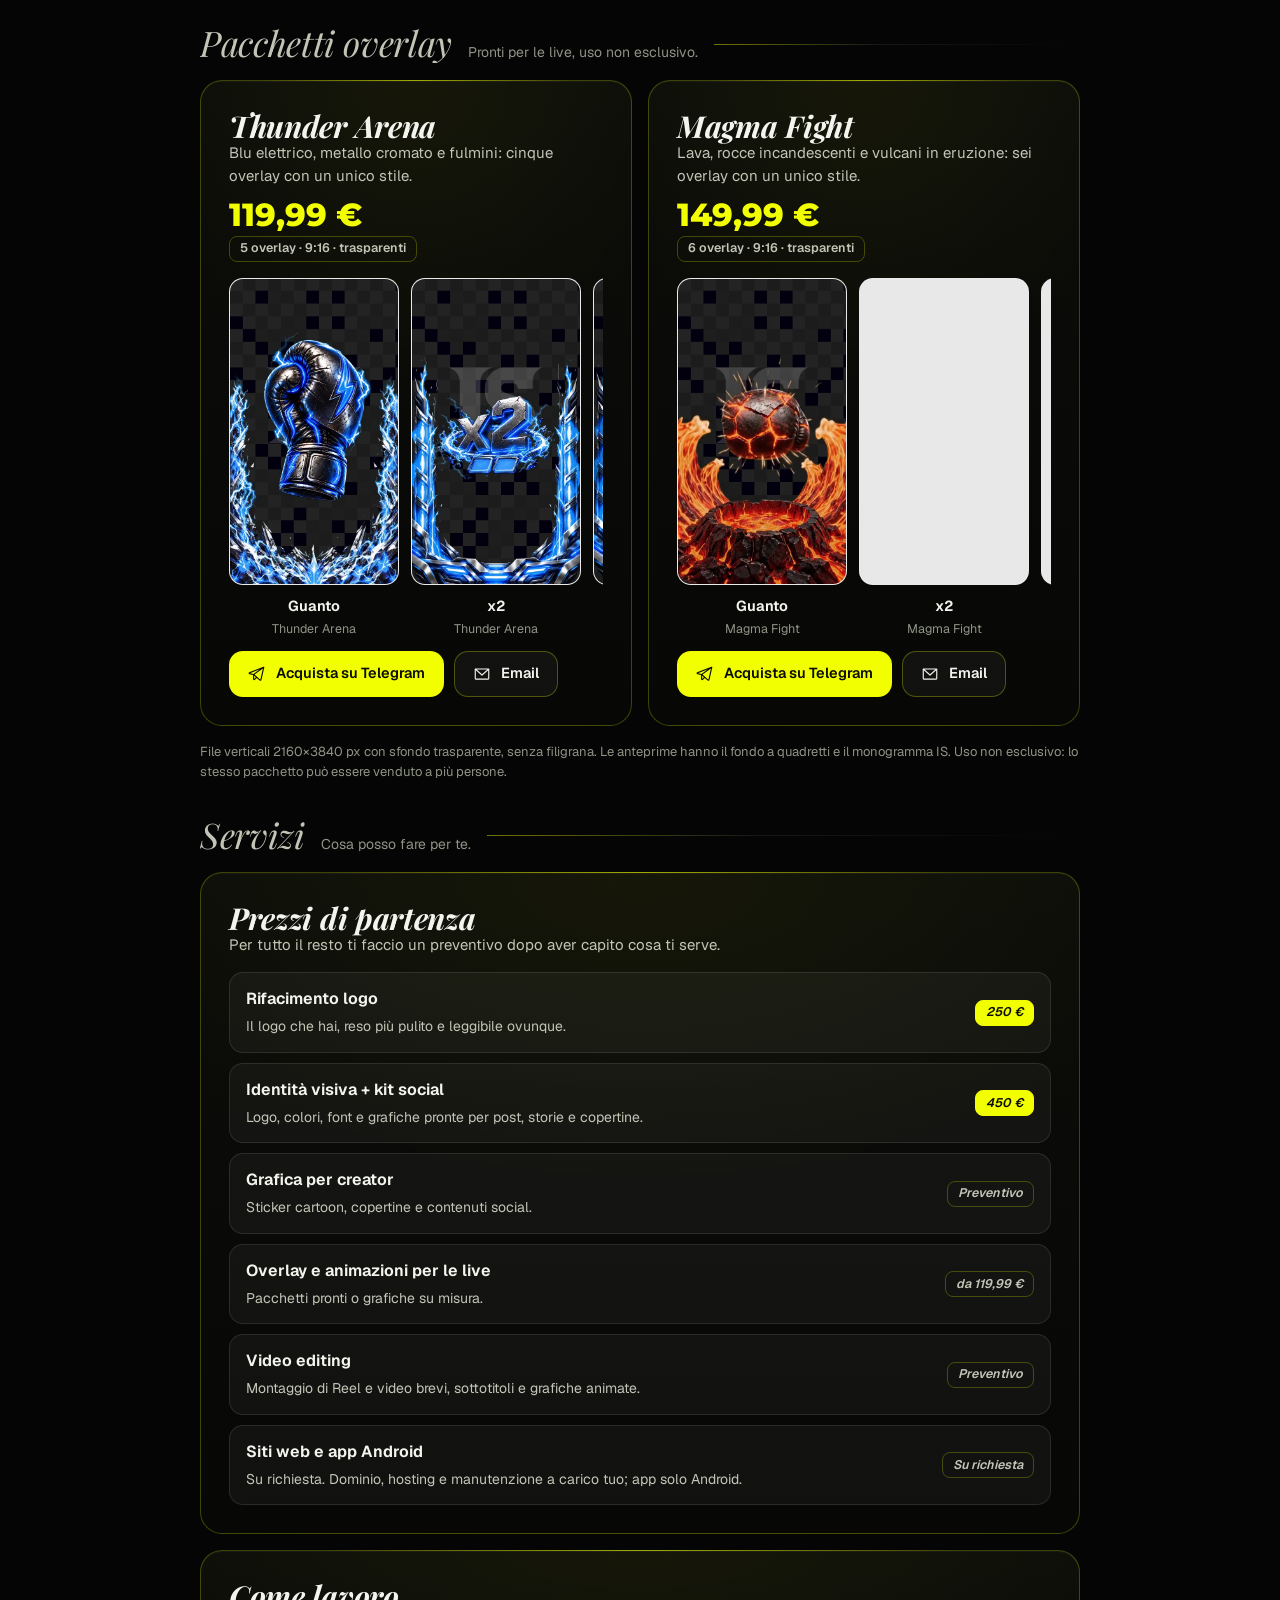
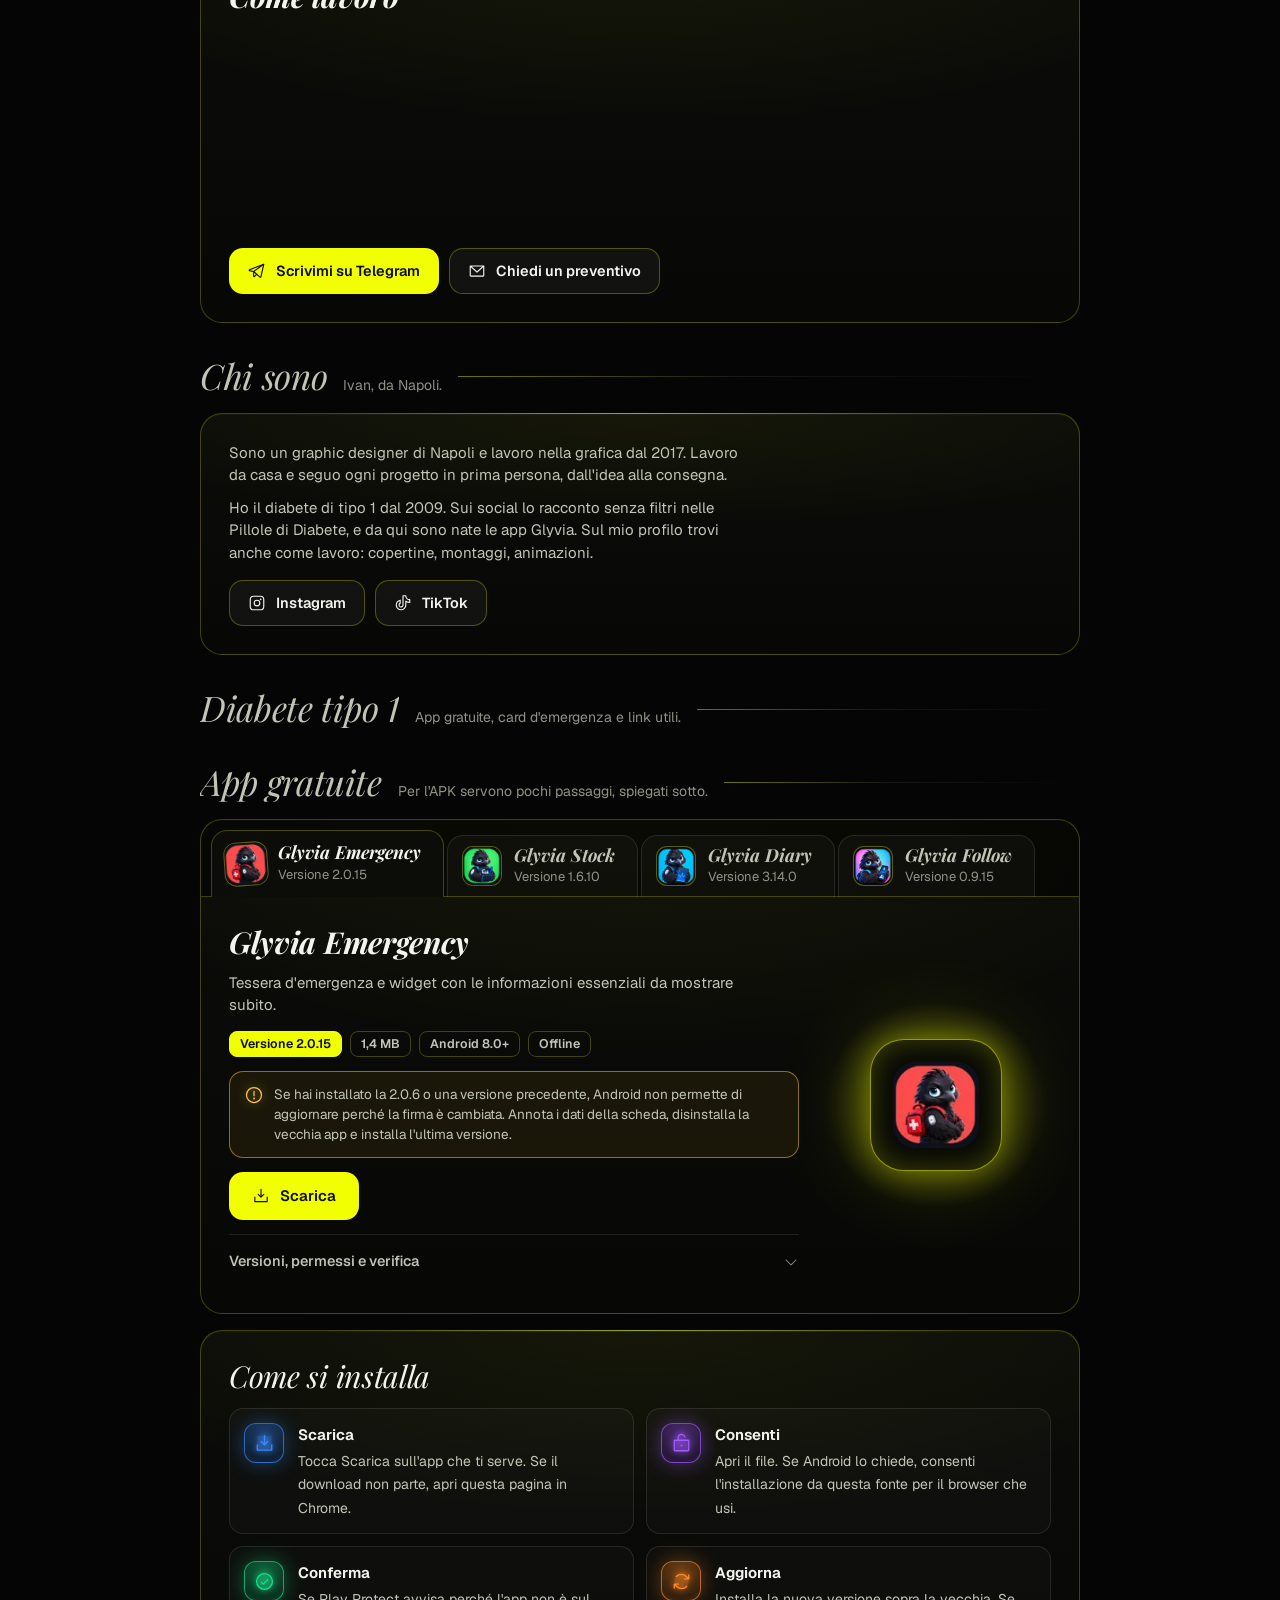
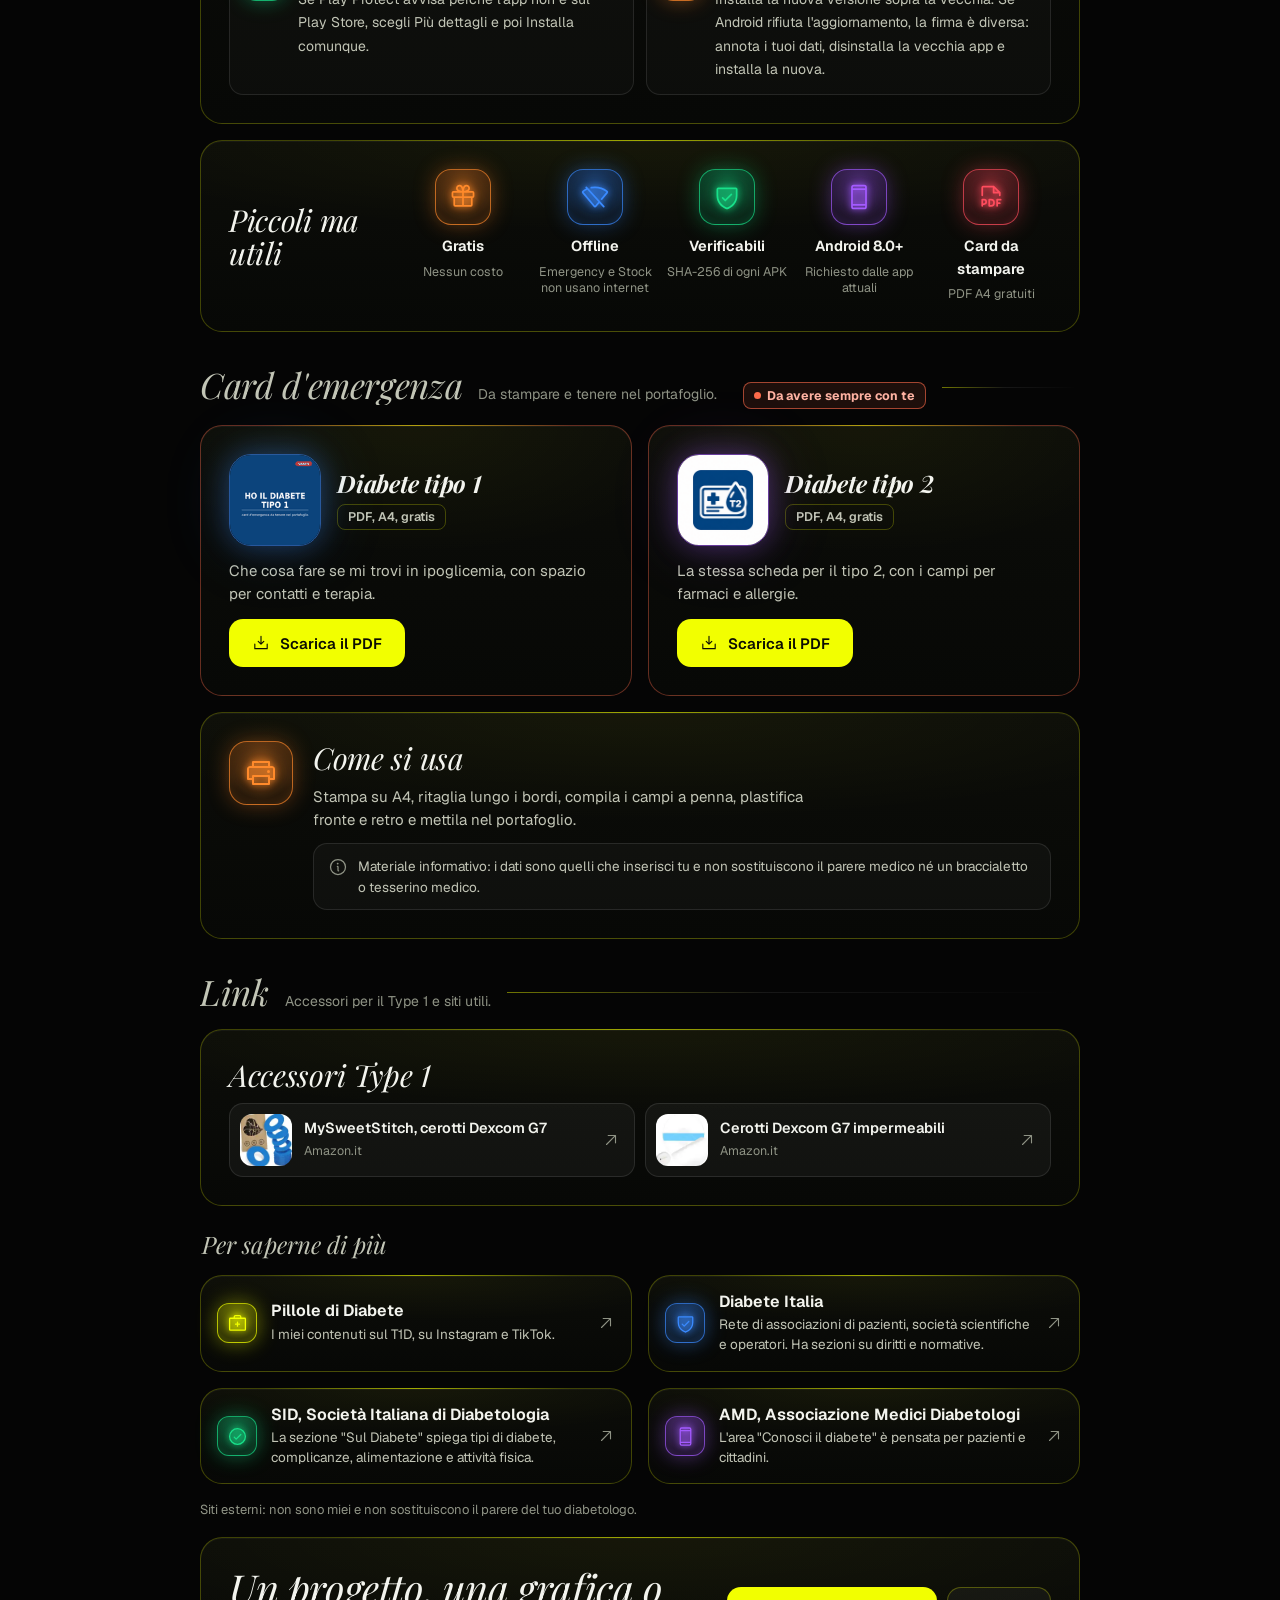
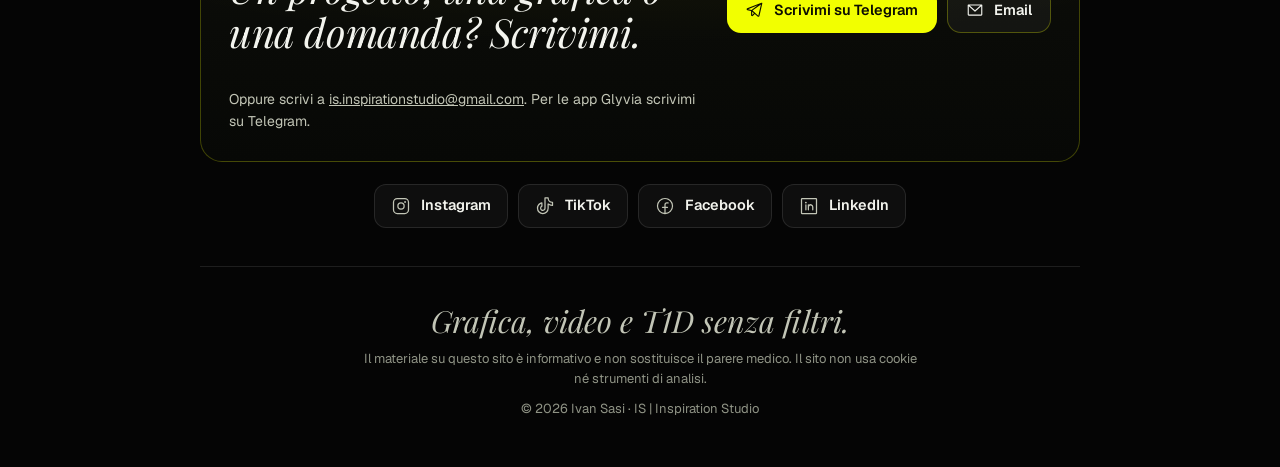
==== commit 44e49014: "Animation video v1: particelle al posto del monogramma" ====
--- a/index.html
+++ b/index.html
@@ -458,6 +458,7 @@
 /* ---------- animation video v1 ---------- */
 .pfx{position:absolute;inset:0;width:100%;height:100%;z-index:-2;pointer-events:none;opacity:0;transition:opacity 1.2s ease}
 html.fx .pfx.on{opacity:1}
+html.fx .pfx.on~.wm{opacity:0;transition:opacity 1.2s ease}
 .progress{position:fixed;left:0;top:0;height:2px;width:100%;z-index:60;transform-origin:0 50%;transform:scaleX(0);background:var(--lime);box-shadow:0 0 10px rgba(var(--lime-rgb),.8);pointer-events:none}
 html:not(.fx) .progress{display:none}
 @media(prefers-reduced-motion:no-preference){
@@ -1061,9 +1062,9 @@
   const mobile=()=>W<640;
   function sample(word){
     const o=document.createElement('canvas'),g=o.getContext('2d');o.width=W;o.height=H;
-    const fs=Math.min(H*.78,(mobile()?W*.9:W*.42)/(word.length*.72));
+    const side=H*1.35,fs=Math.min(side*.62,side*1.15/(word.length*.72));
     g.font='800 '+fs+'px Montserrat, Arial, sans-serif';g.textAlign='center';g.textBaseline='middle';g.fillStyle='#fff';
-    const cx=mobile()?W*.5:W*.74;g.fillText(word,cx,H*.52);
+    const cx=W*1.05-side/2;g.fillText(word,cx,H*.5);
     const d=g.getImageData(0,0,W,H).data,pts=[],step=mobile()?6:5;
     for(let y=0;y<H;y+=step)for(let x=0;x<W;x+=step)if(d[(y*W+x)*4+3]>128)pts.push([x,y]);
     return pts;
@@ -1094,7 +1095,7 @@
       if(d2<R2){const f=(1-d2/R2)*3.2/Math.sqrt(d2||1);ax+=dx*f;ay+=dy*f}
       if(spread){ay-=spread*.02*p.a;ax+=(p.x-W*.6)*.0008*spread}
       p.vx=(p.vx+ax)*.82;p.vy=(p.vy+ay)*.82;p.x+=p.vx;p.y+=p.vy;
-      ctx.globalAlpha=p.a*(1-scrollK*.8)*.55;ctx.fillRect(p.x,p.y,1.8,1.8);
+      ctx.globalAlpha=p.a*(1-scrollK*.8)*.7;ctx.fillRect(p.x,p.y,2,2);
     }
     ctx.globalAlpha=1;
   }
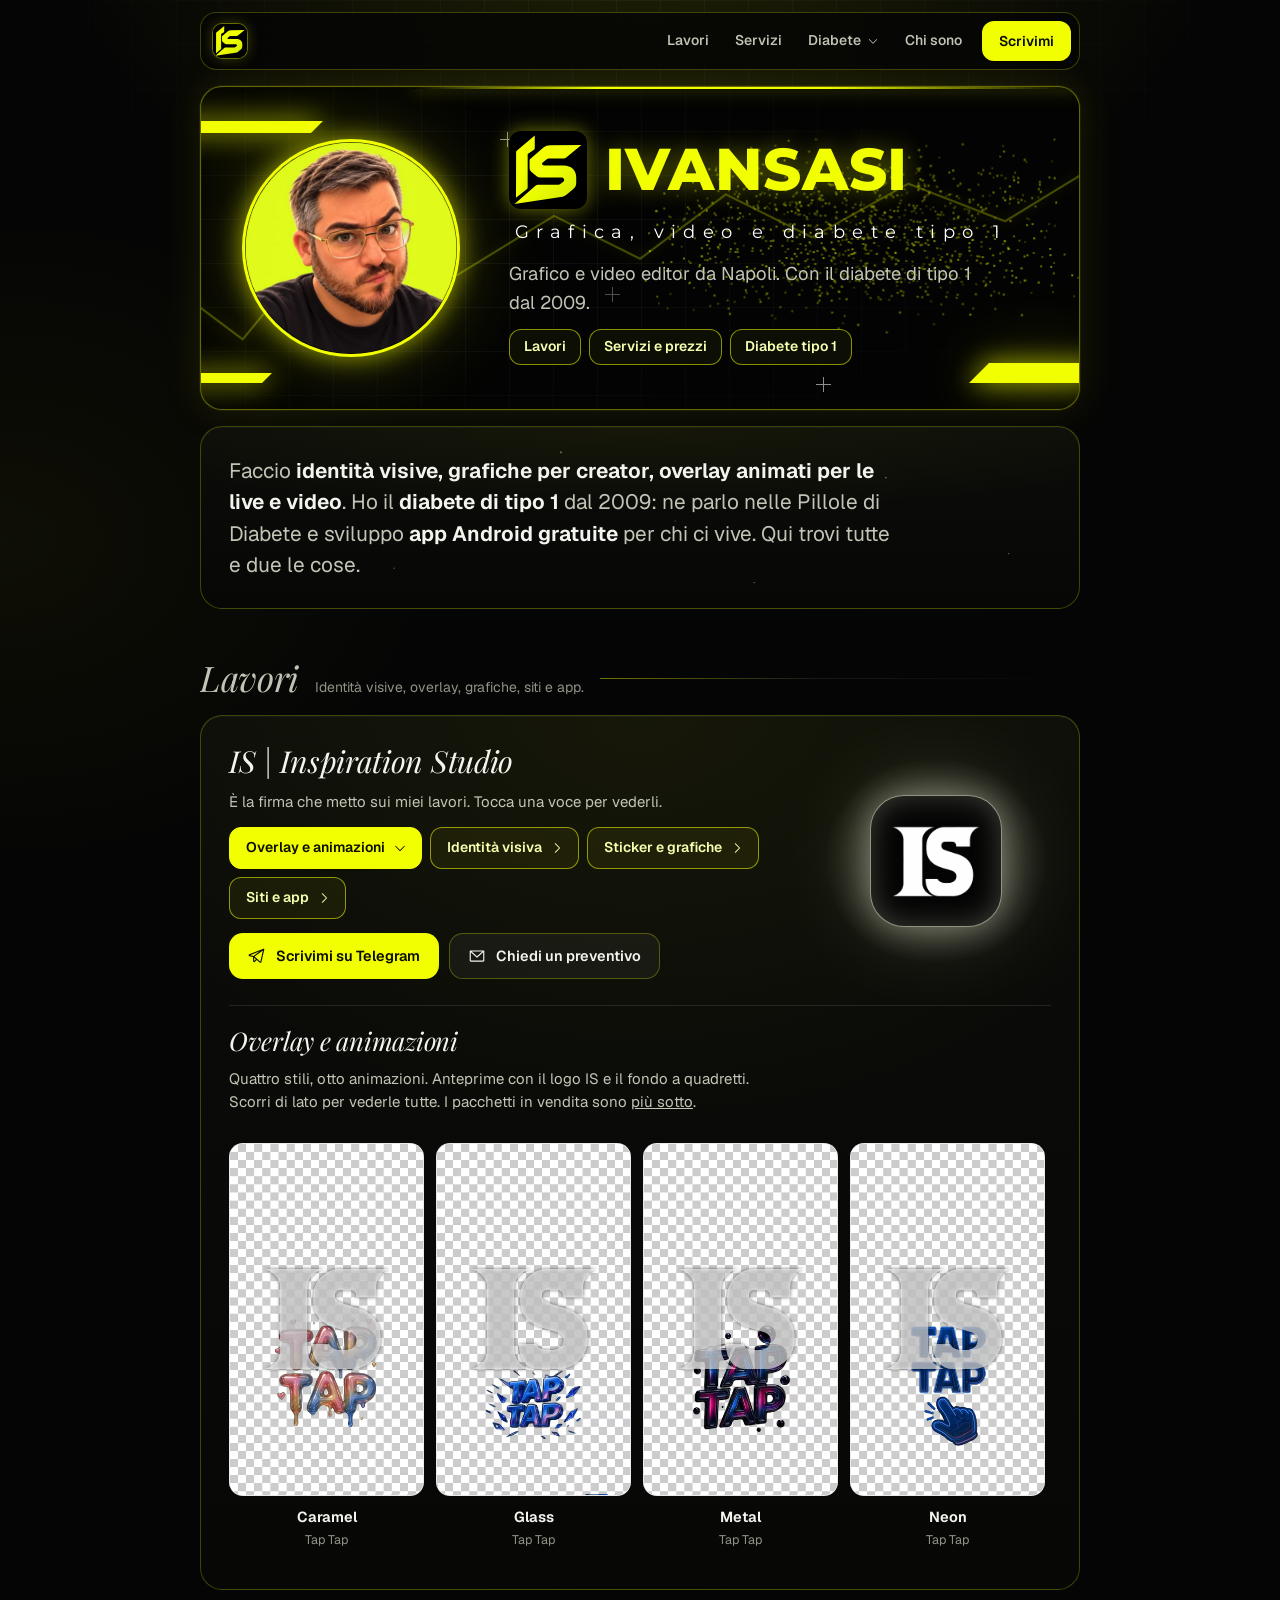
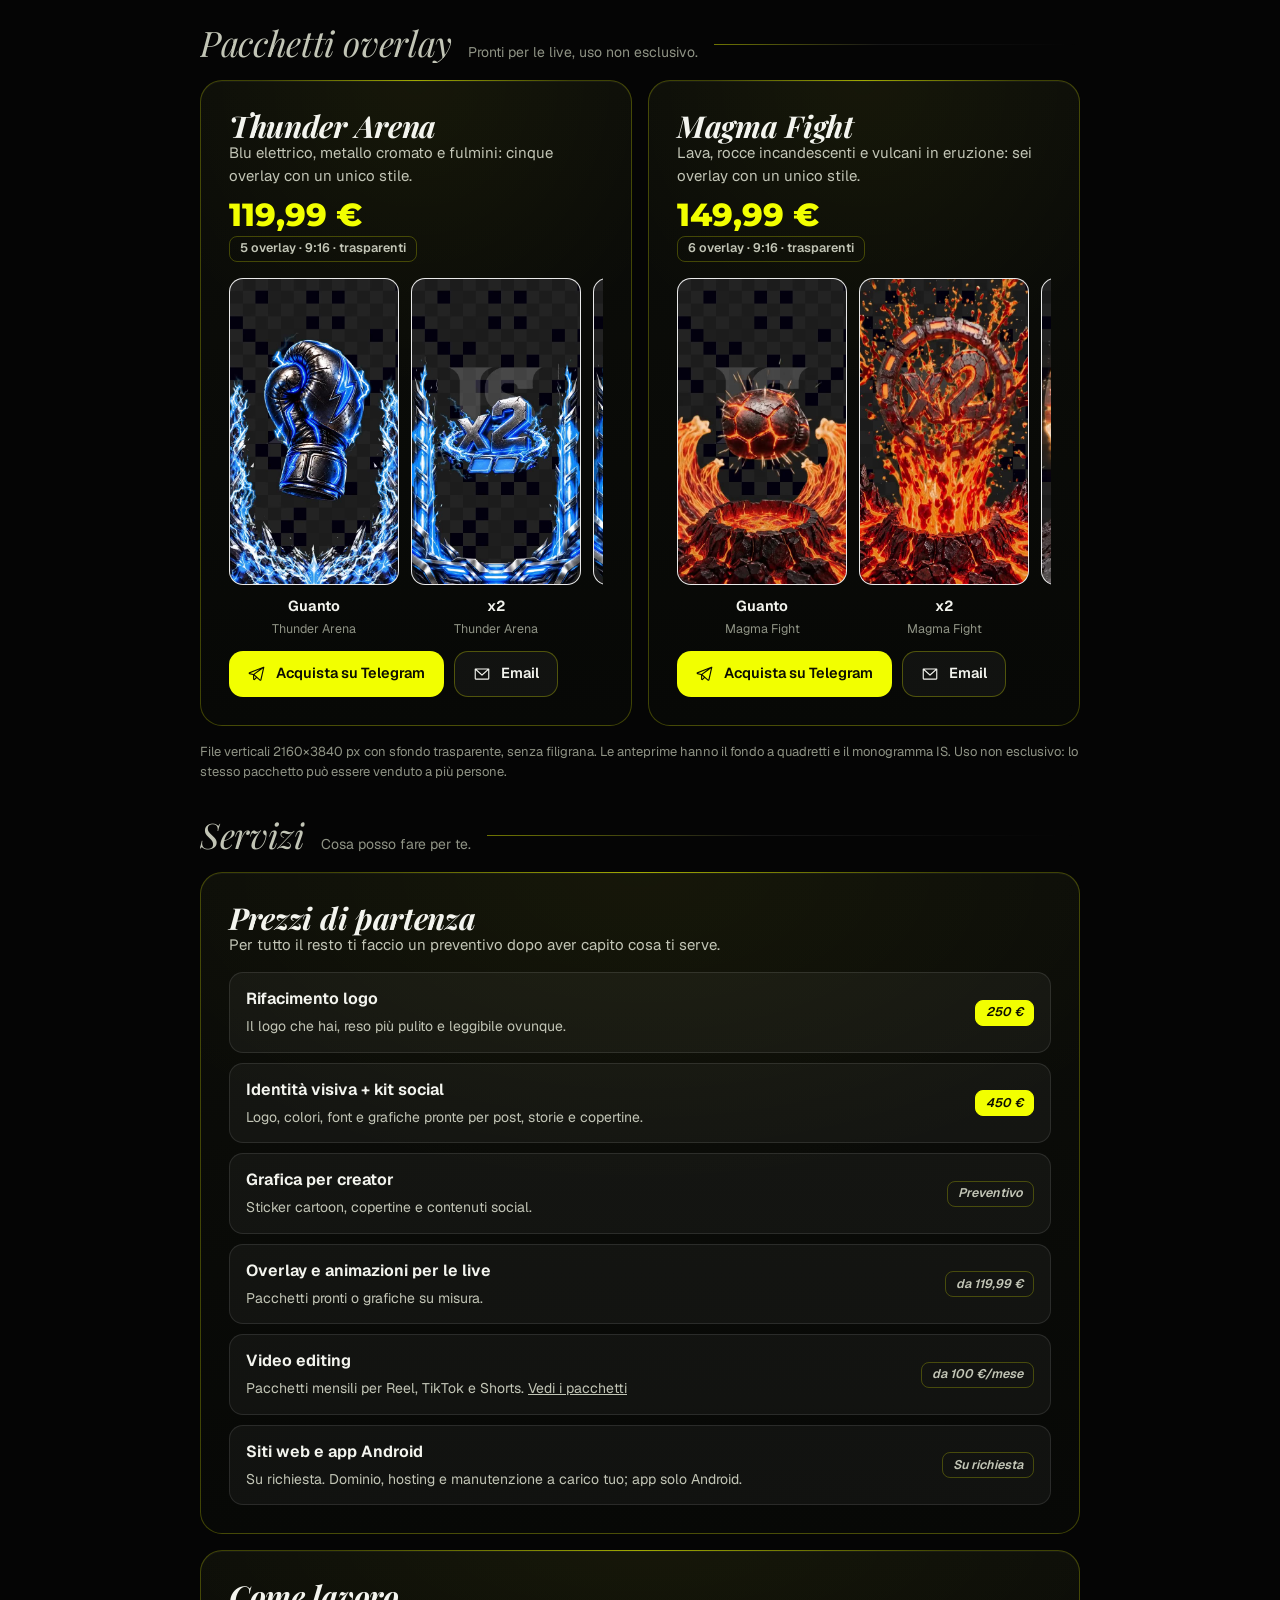
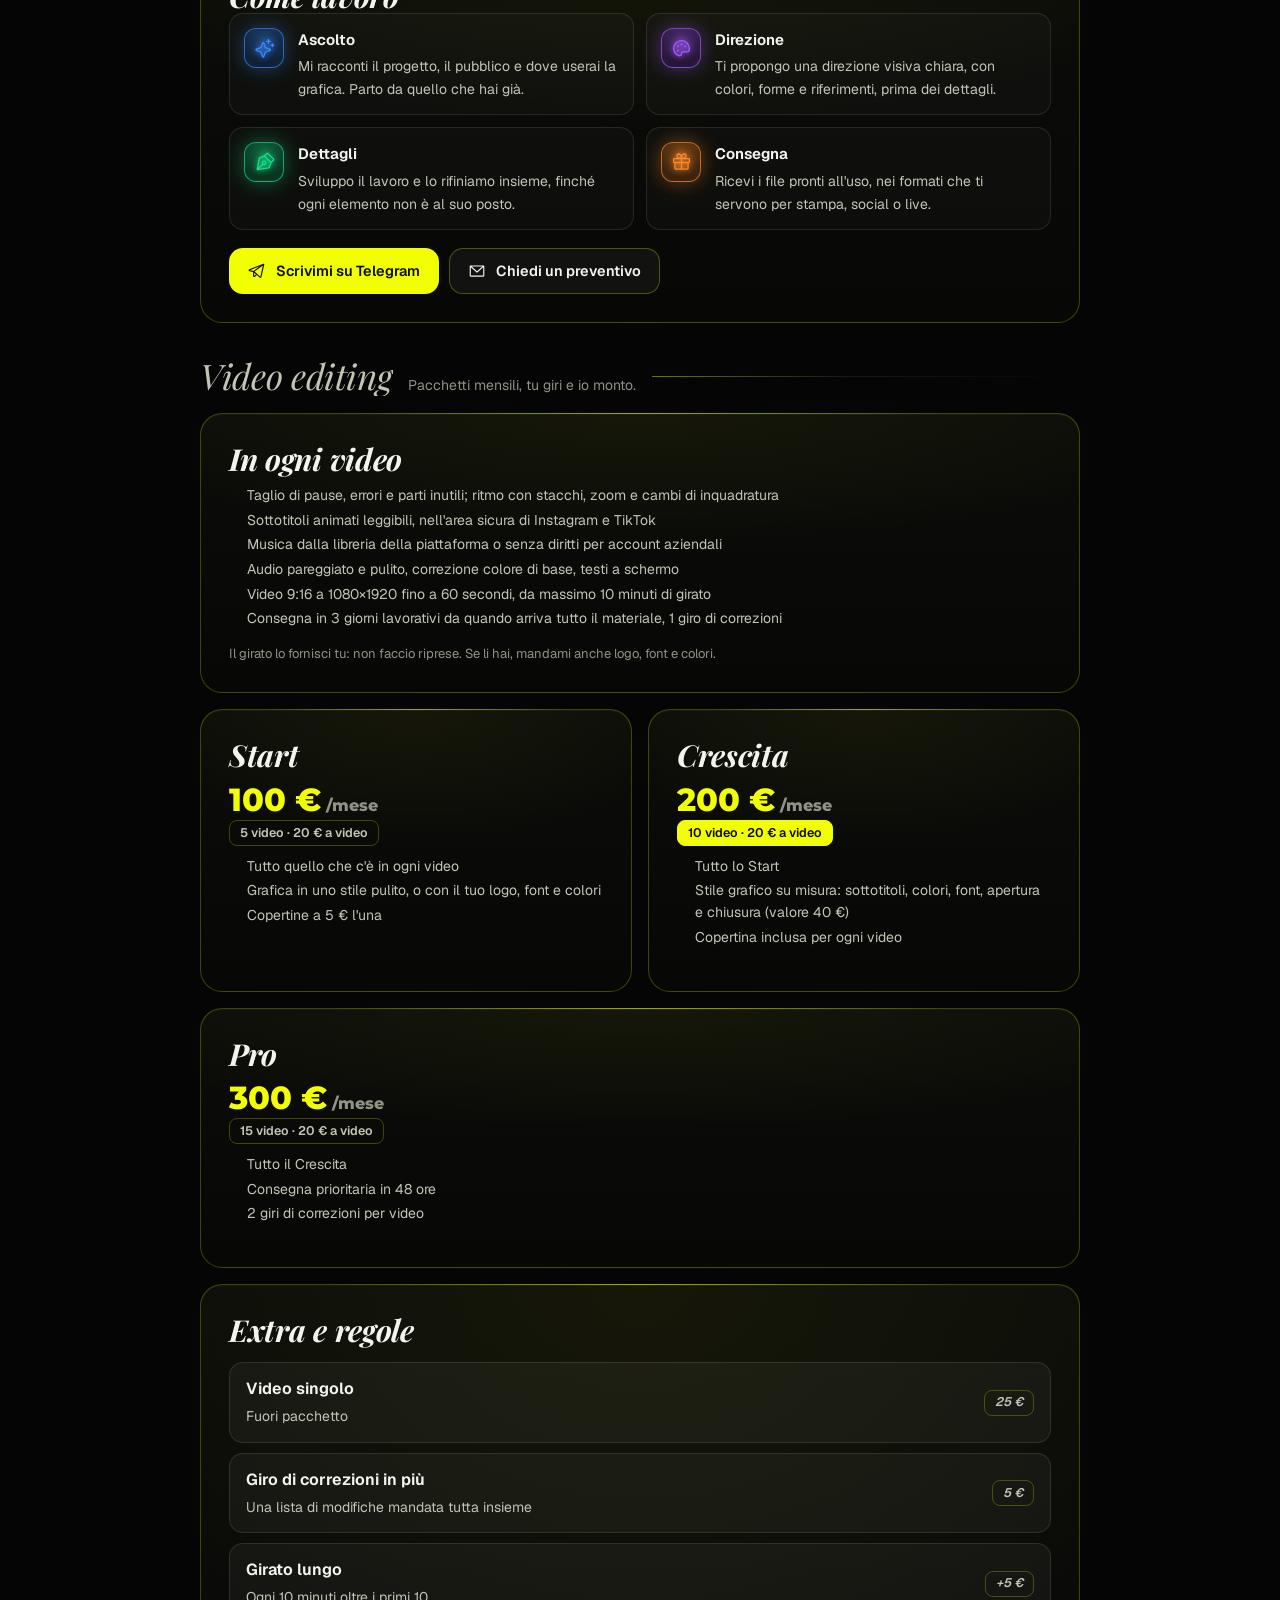
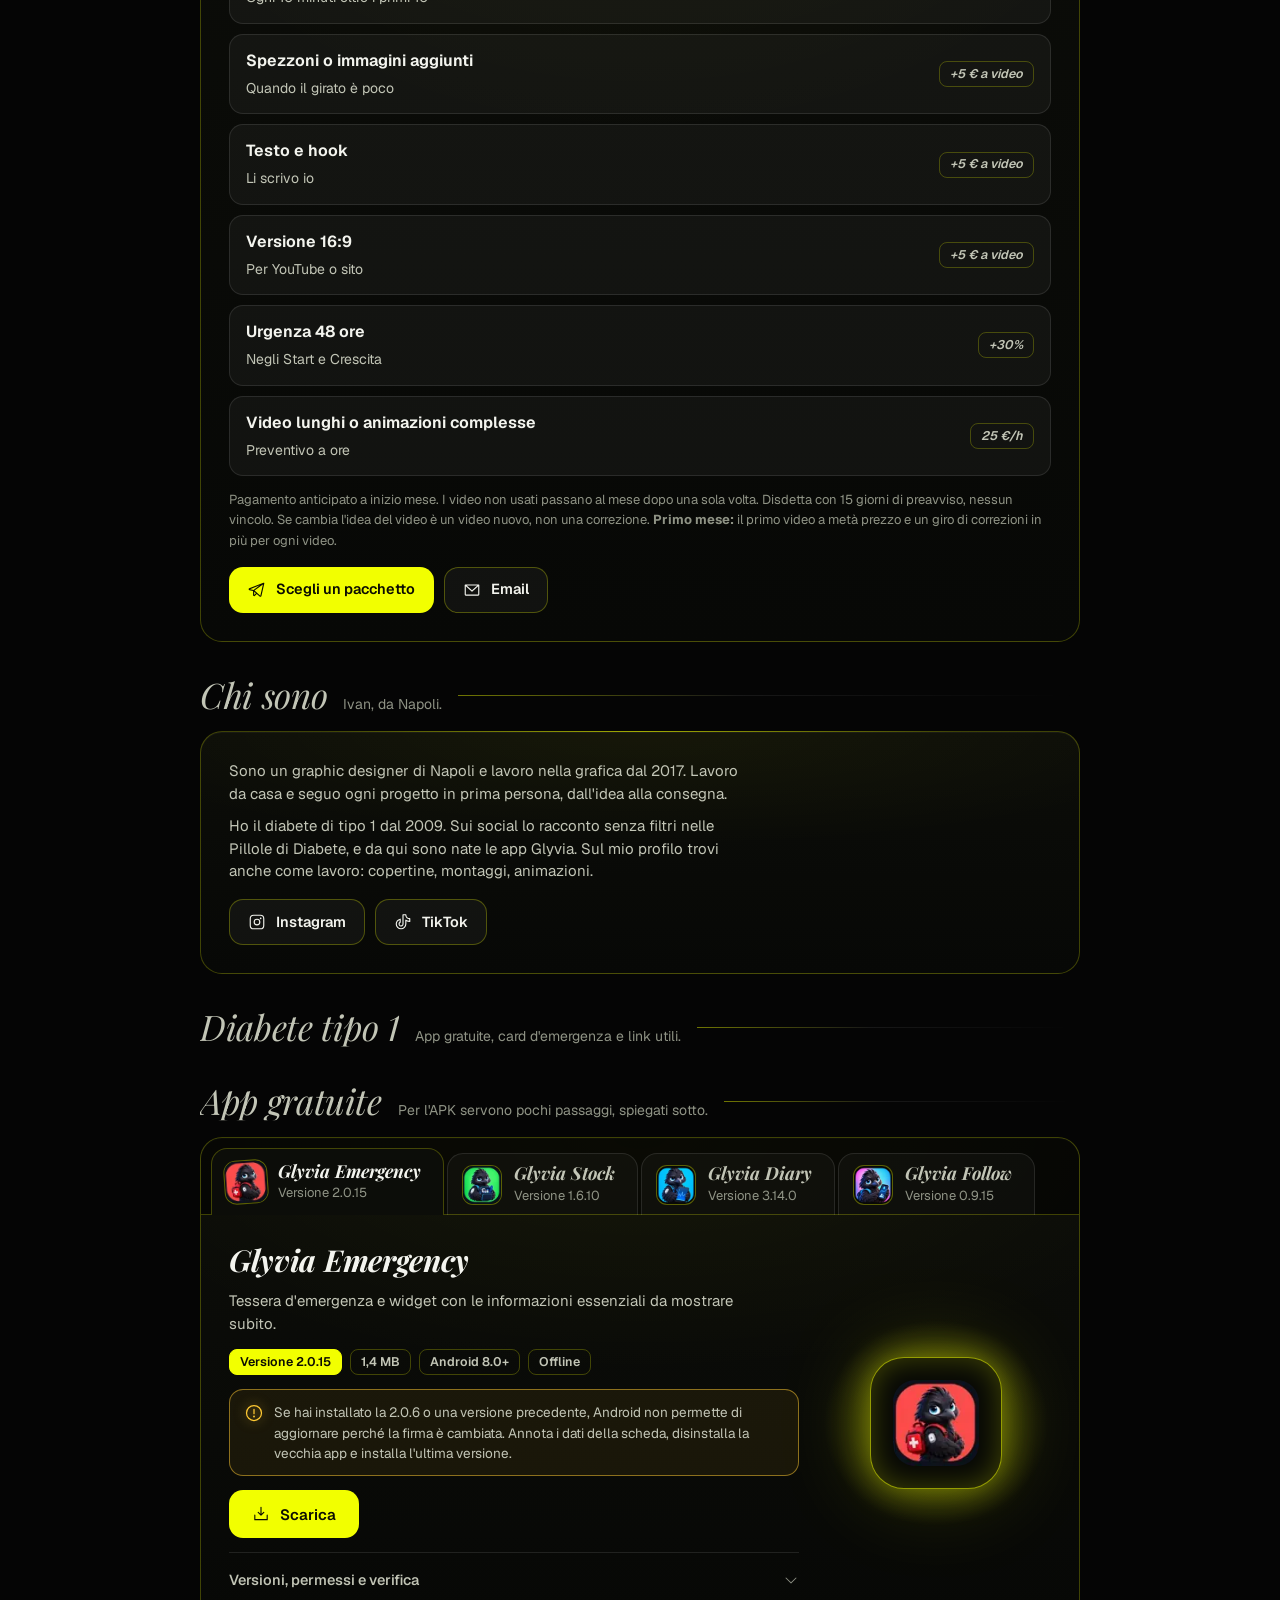
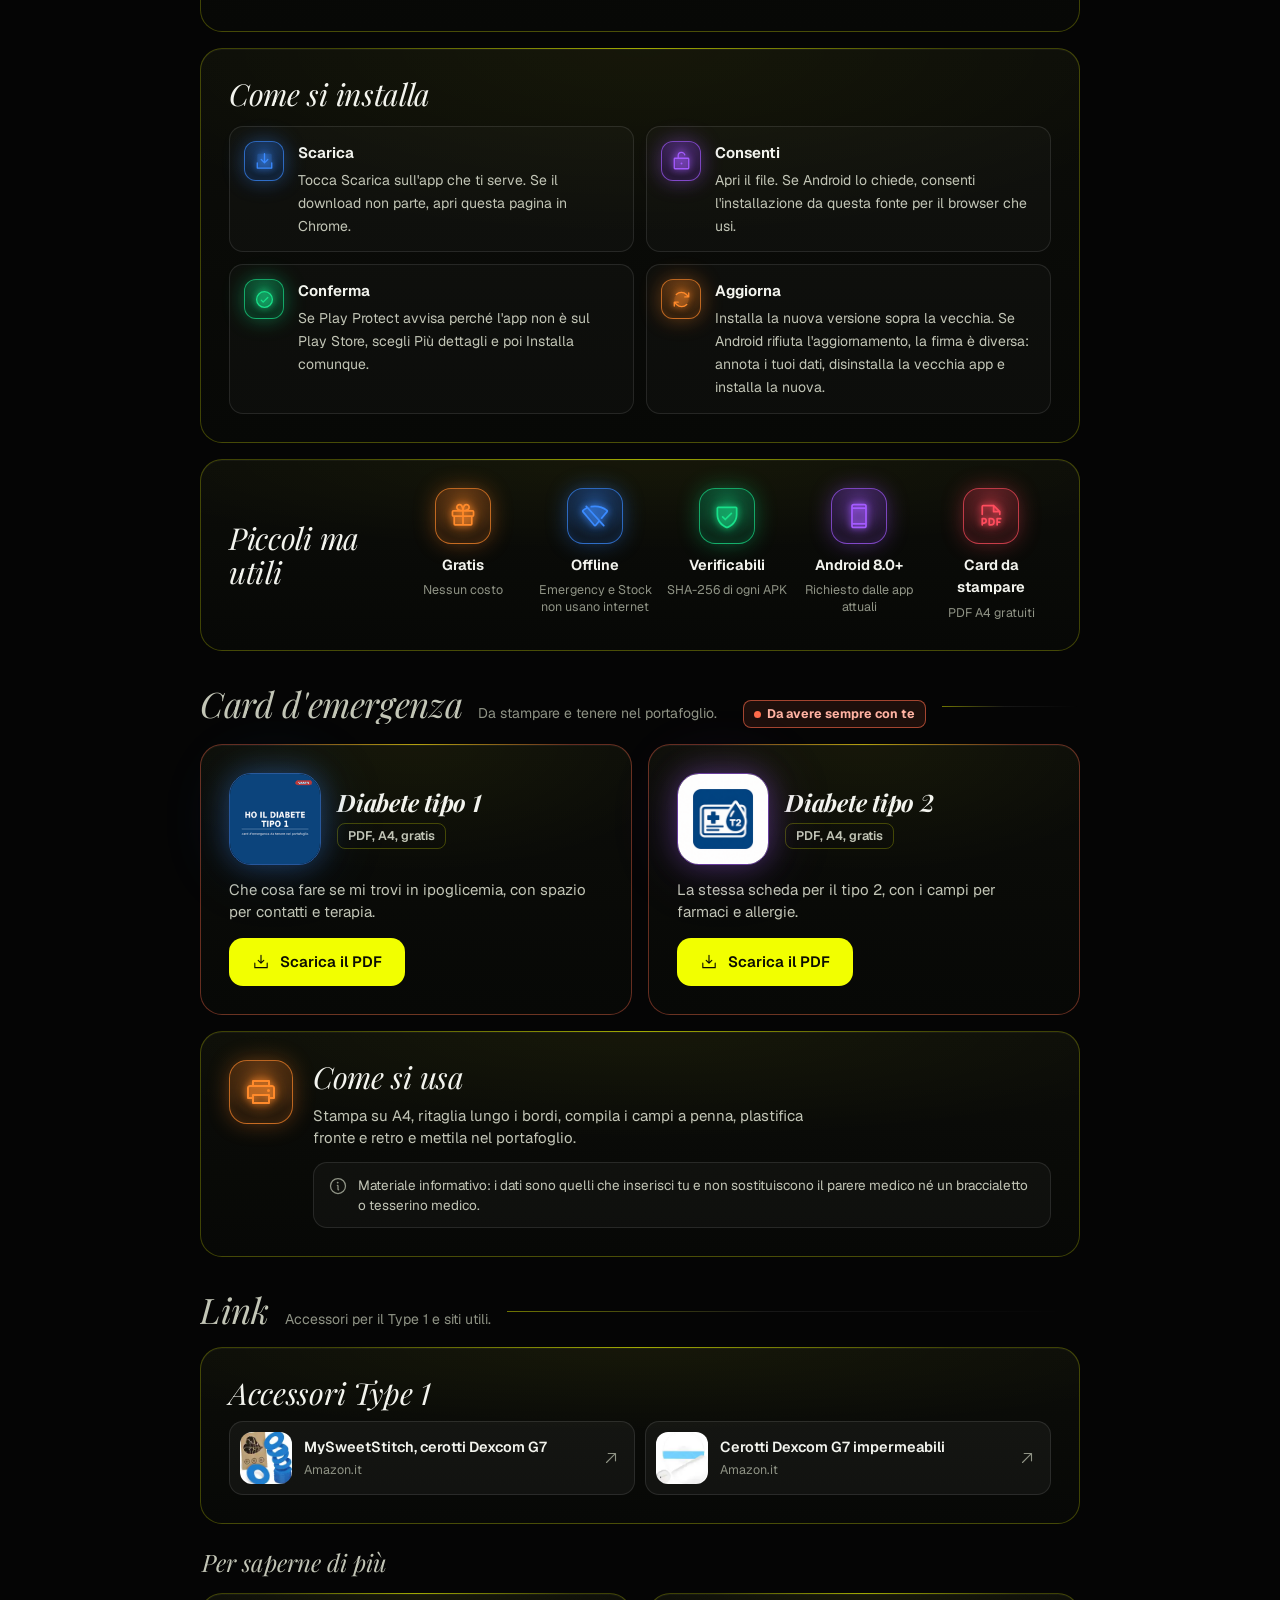
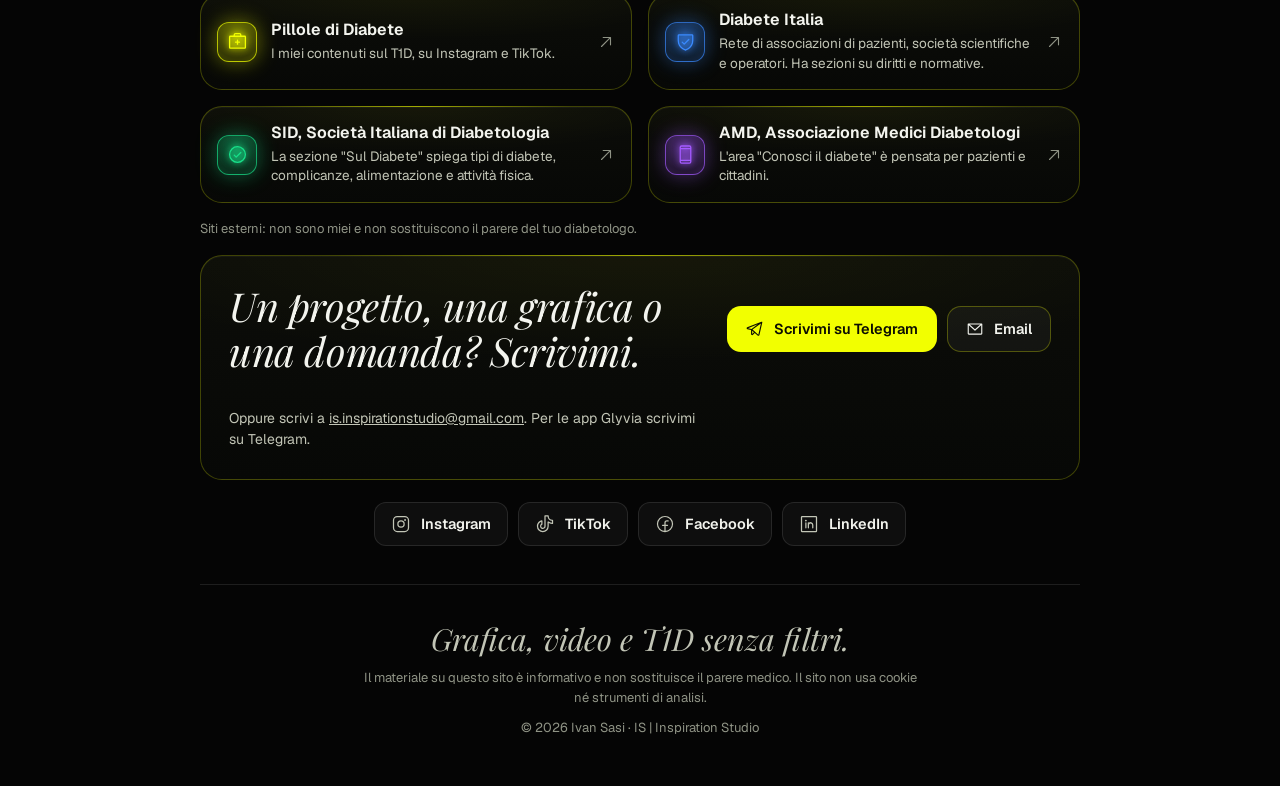
==== commit bb5b0f84: "Pacchetti video editing" ====
--- a/index.html
+++ b/index.html
@@ -640,7 +640,7 @@
       <li><b>Identità visiva + kit social</b><span>Logo, colori, font e grafiche pronte per post, storie e copertine.</span><em class="pill solid">450 €</em></li>
       <li><b>Grafica per creator</b><span>Sticker cartoon, copertine e contenuti social.</span><em class="pill">Preventivo</em></li>
       <li><b>Overlay e animazioni per le live</b><span>Pacchetti pronti o grafiche su misura.</span><em class="pill">da 119,99 €</em></li>
-      <li><b>Video editing</b><span>Montaggio di Reel e video brevi, sottotitoli e grafiche animate.</span><em class="pill">Preventivo</em></li>
+      <li><b>Video editing</b><span>Pacchetti mensili per Reel, TikTok e Shorts. <a href="#video-editing"><u>Vedi i pacchetti</u></a></span><em class="pill">da 100 €/mese</em></li>
       <li><b>Siti web e app Android</b><span>Su richiesta. Dominio, hosting e manutenzione a carico tuo; app solo Android.</span><em class="pill">Su richiesta</em></li>
     </ul>
   </section>
@@ -653,6 +653,54 @@
       <li><span class="neon n-orange sm"><svg class="ico" aria-hidden="true"><use href="#d-gift"/></svg></span><div><b>Consegna</b><span>Ricevi i file pronti all'uso, nei formati che ti servono per stampa, social o live.</span></div></li>
     </ol>
     <div class="btn-row" style="margin-top:18px"><a class="btn btn-paper" href="https://t.me/ivansasi" target="_blank" rel="noopener"><svg class="ico" aria-hidden="true"><use href="#i-telegram"/></svg>Scrivimi su Telegram</a><a class="btn btn-ghost" href="mailto:is.inspirationstudio@gmail.com?subject=Richiesta%20preventivo"><svg class="ico" aria-hidden="true"><use href="#i-mail"/></svg>Chiedi un preventivo</a></div>
+  </section>
+
+
+  <!-- pacchetti video editing -->
+  <div class="sec" id="video-editing"><h2>Video editing</h2><p>Pacchetti mensili, tu giri e io monto.</p></div>
+  <section class="tile" aria-labelledby="ve-base-t">
+    <h3 class="tile-title" id="ve-base-t">In ogni video</h3>
+    <ul class="pack-list">
+      <li>Taglio di pause, errori e parti inutili; ritmo con stacchi, zoom e cambi di inquadratura</li>
+      <li>Sottotitoli animati leggibili, nell'area sicura di Instagram e TikTok</li>
+      <li>Musica dalla libreria della piattaforma o senza diritti per account aziendali</li>
+      <li>Audio pareggiato e pulito, correzione colore di base, testi a schermo</li>
+      <li>Video 9:16 a 1080×1920 fino a 60 secondi, da massimo 10 minuti di girato</li>
+      <li>Consegna in 3 giorni lavorativi da quando arriva tutto il materiale, 1 giro di correzioni</li>
+    </ul>
+    <p class="note">Il girato lo fornisci tu: non faccio riprese. Se li hai, mandami anche logo, font e colori.</p>
+  </section>
+  <div class="pair">
+    <section class="tile" aria-labelledby="ve-start-t">
+      <h3 class="tile-title" id="ve-start-t">Start</h3>
+      <p class="pack-price">100 €<small style="font-size:.5em;color:var(--muted)"> /mese</small></p><span class="pill">5 video · 20 € a video</span>
+      <ul class="pack-list"><li>Tutto quello che c'è in ogni video</li><li>Grafica in uno stile pulito, o con il tuo logo, font e colori</li><li>Copertine a 5 € l'una</li></ul>
+    </section>
+    <section class="tile" aria-labelledby="ve-cresc-t">
+      <h3 class="tile-title" id="ve-cresc-t">Crescita</h3>
+      <p class="pack-price">200 €<small style="font-size:.5em;color:var(--muted)"> /mese</small></p><span class="pill solid">10 video · 20 € a video</span>
+      <ul class="pack-list"><li>Tutto lo Start</li><li>Stile grafico su misura: sottotitoli, colori, font, apertura e chiusura (valore 40 €)</li><li>Copertina inclusa per ogni video</li></ul>
+    </section>
+  </div>
+  <section class="tile" aria-labelledby="ve-pro-t">
+    <h3 class="tile-title" id="ve-pro-t">Pro</h3>
+    <p class="pack-price">300 €<small style="font-size:.5em;color:var(--muted)"> /mese</small></p><span class="pill">15 video · 20 € a video</span>
+    <ul class="pack-list"><li>Tutto il Crescita</li><li>Consegna prioritaria in 48 ore</li><li>2 giri di correzioni per video</li></ul>
+  </section>
+  <section class="tile" aria-labelledby="ve-extra-t">
+    <h3 class="tile-title" id="ve-extra-t">Extra e regole</h3>
+    <ul class="svc">
+      <li><b>Video singolo</b><span>Fuori pacchetto</span><em class="pill">25 €</em></li>
+      <li><b>Giro di correzioni in più</b><span>Una lista di modifiche mandata tutta insieme</span><em class="pill">5 €</em></li>
+      <li><b>Girato lungo</b><span>Ogni 10 minuti oltre i primi 10</span><em class="pill">+5 €</em></li>
+      <li><b>Spezzoni o immagini aggiunti</b><span>Quando il girato è poco</span><em class="pill">+5 € a video</em></li>
+      <li><b>Testo e hook</b><span>Li scrivo io</span><em class="pill">+5 € a video</em></li>
+      <li><b>Versione 16:9</b><span>Per YouTube o sito</span><em class="pill">+5 € a video</em></li>
+      <li><b>Urgenza 48 ore</b><span>Negli Start e Crescita</span><em class="pill">+30%</em></li>
+      <li><b>Video lunghi o animazioni complesse</b><span>Preventivo a ore</span><em class="pill">25 €/h</em></li>
+    </ul>
+    <p class="note" style="margin-top:14px">Pagamento anticipato a inizio mese. I video non usati passano al mese dopo una sola volta. Disdetta con 15 giorni di preavviso, nessun vincolo. Se cambia l'idea del video è un video nuovo, non una correzione. <b>Primo mese:</b> il primo video a metà prezzo e un giro di correzioni in più per ogni video.</p>
+    <div class="btn-row" style="margin-top:16px"><a class="btn btn-paper" href="https://t.me/ivansasi" target="_blank" rel="noopener"><svg class="ico" aria-hidden="true"><use href="#i-telegram"/></svg>Scegli un pacchetto</a><a class="btn btn-ghost" href="mailto:is.inspirationstudio@gmail.com?subject=Pacchetto%20video%20editing"><svg class="ico" aria-hidden="true"><use href="#i-mail"/></svg>Email</a></div>
   </section>
 
   <!-- chi sono -->
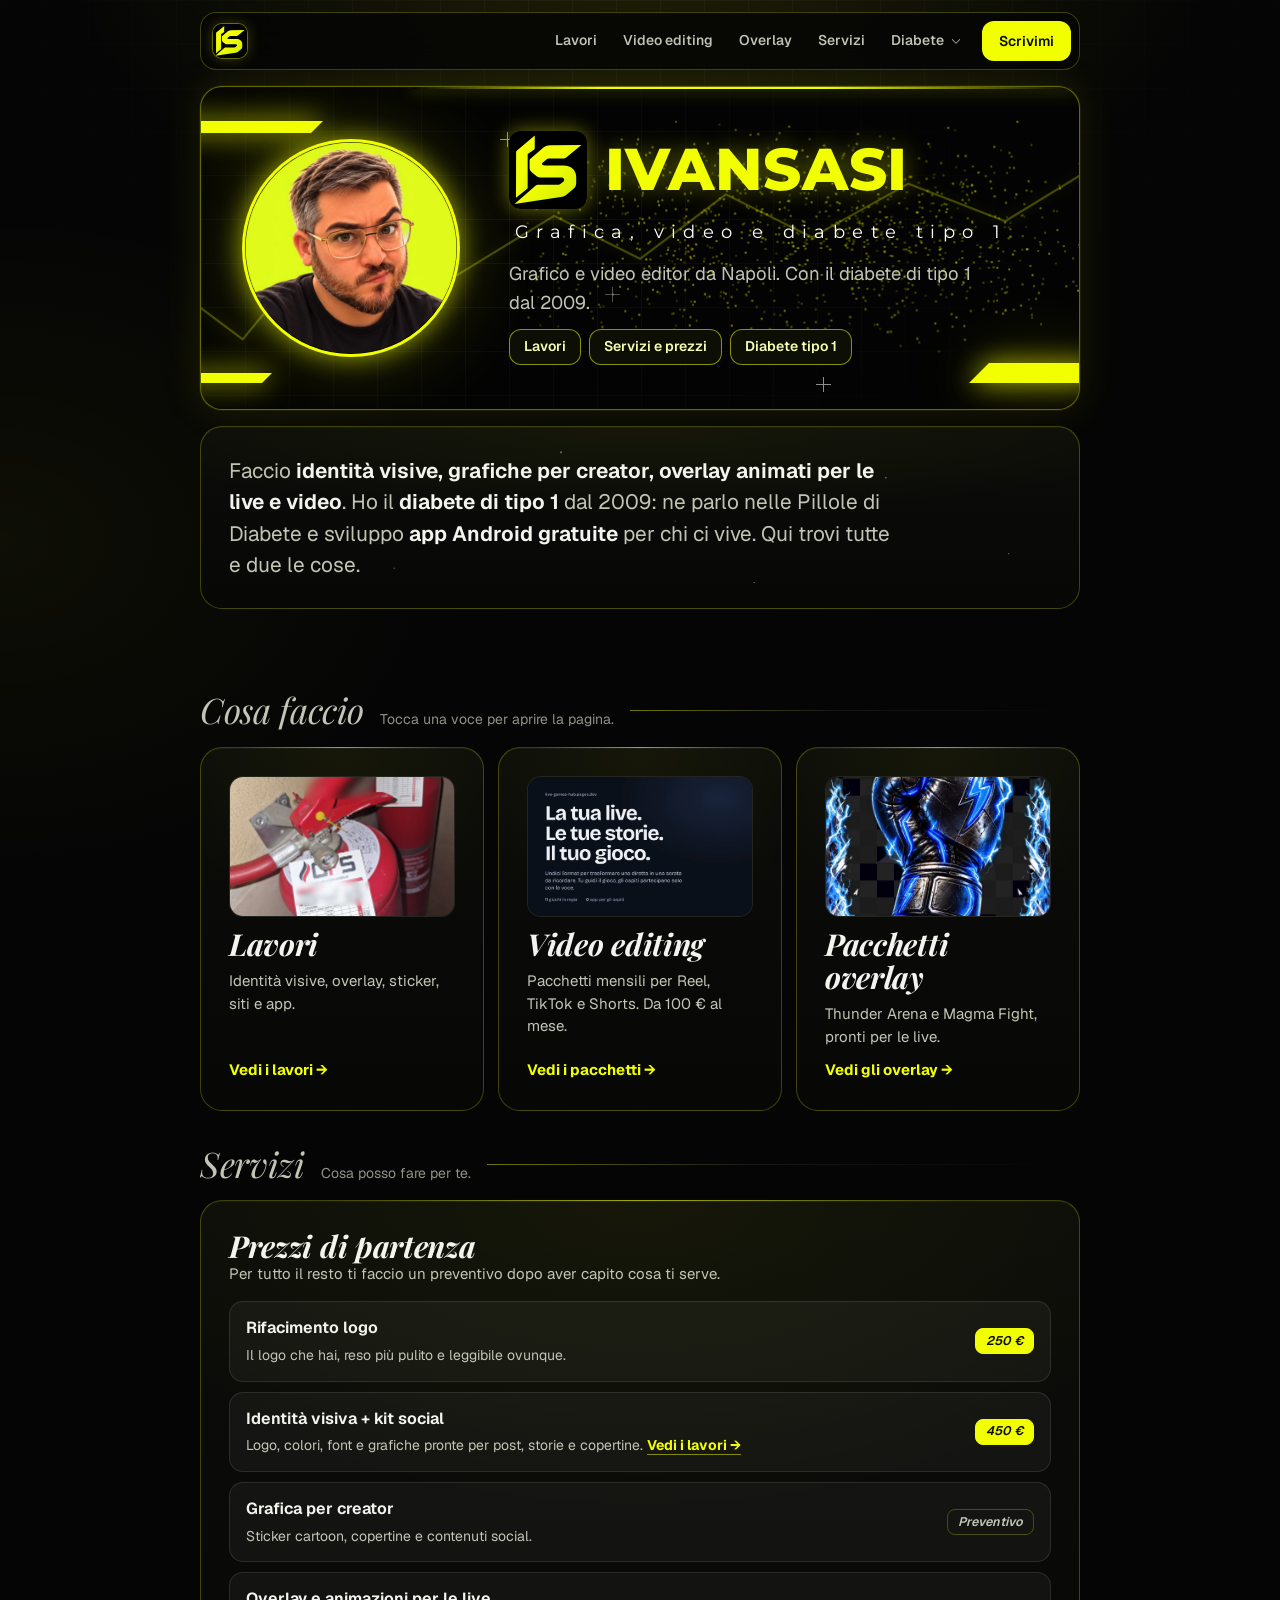
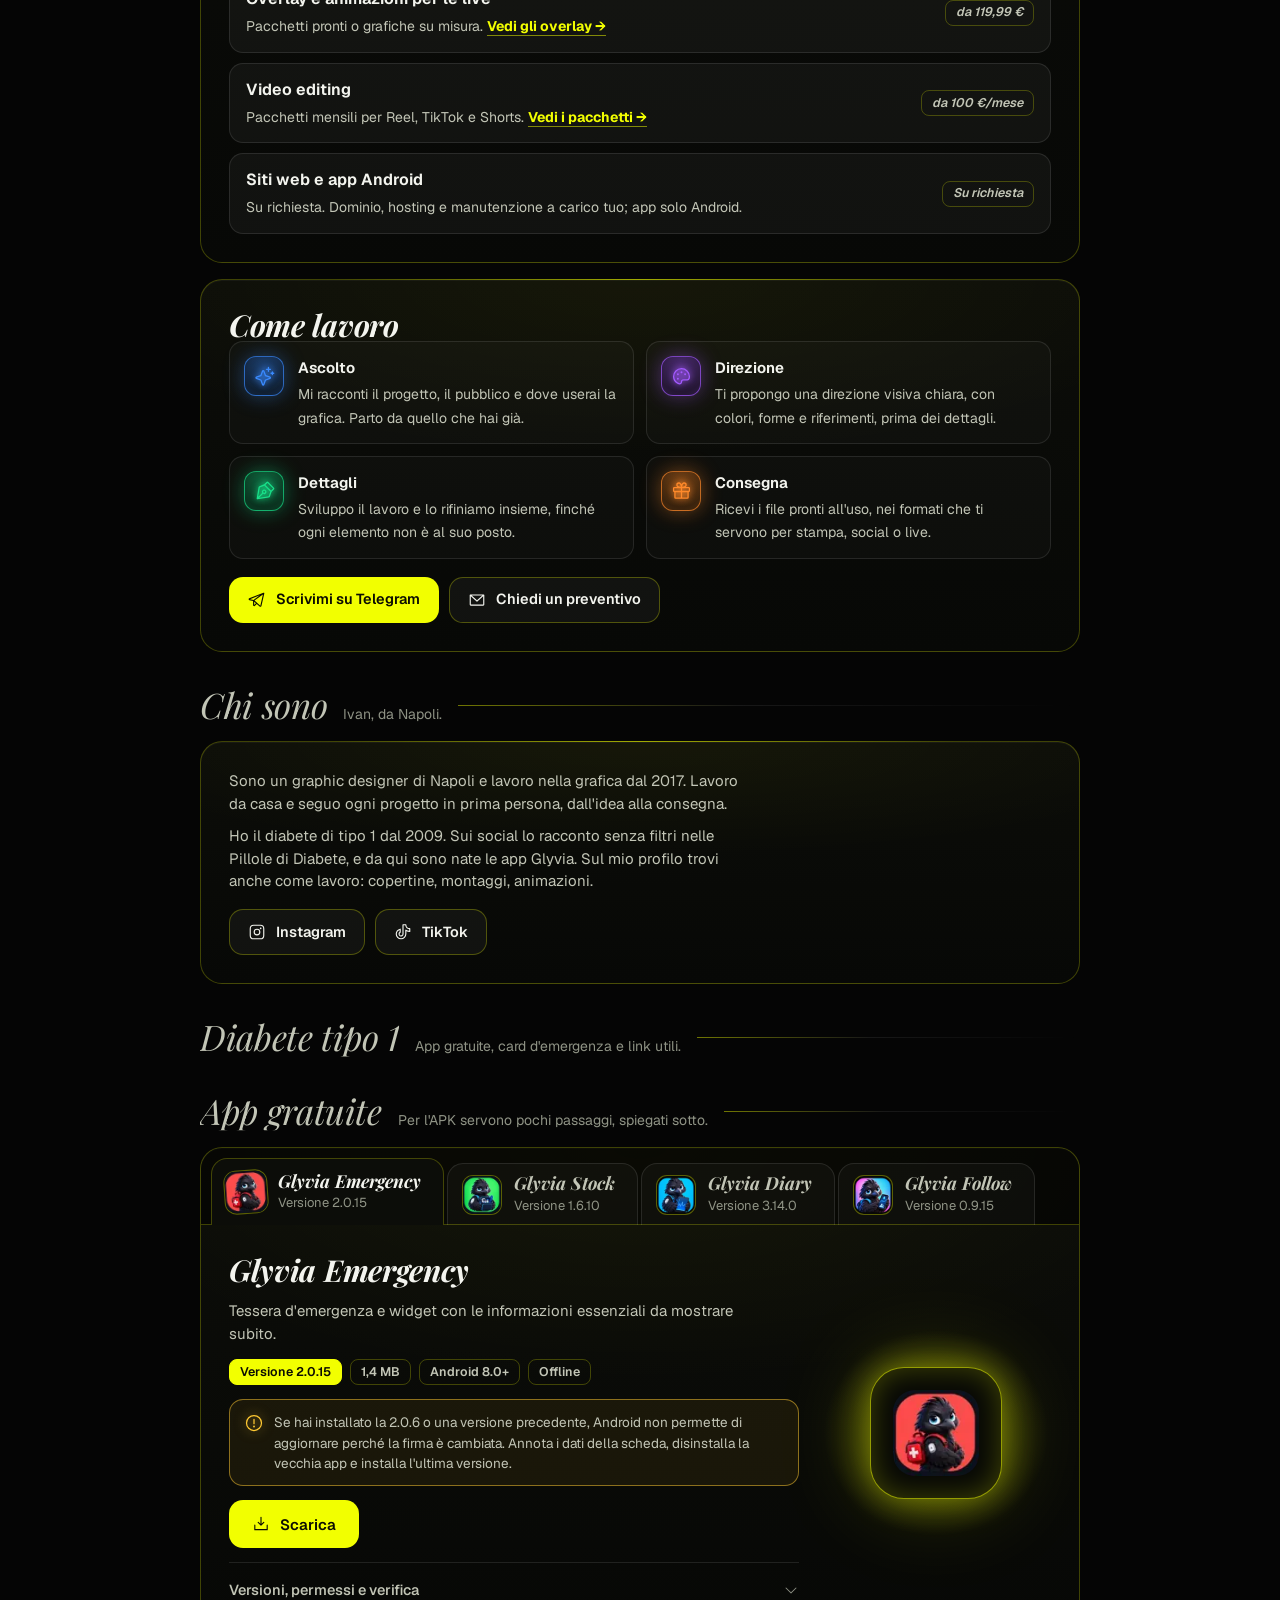
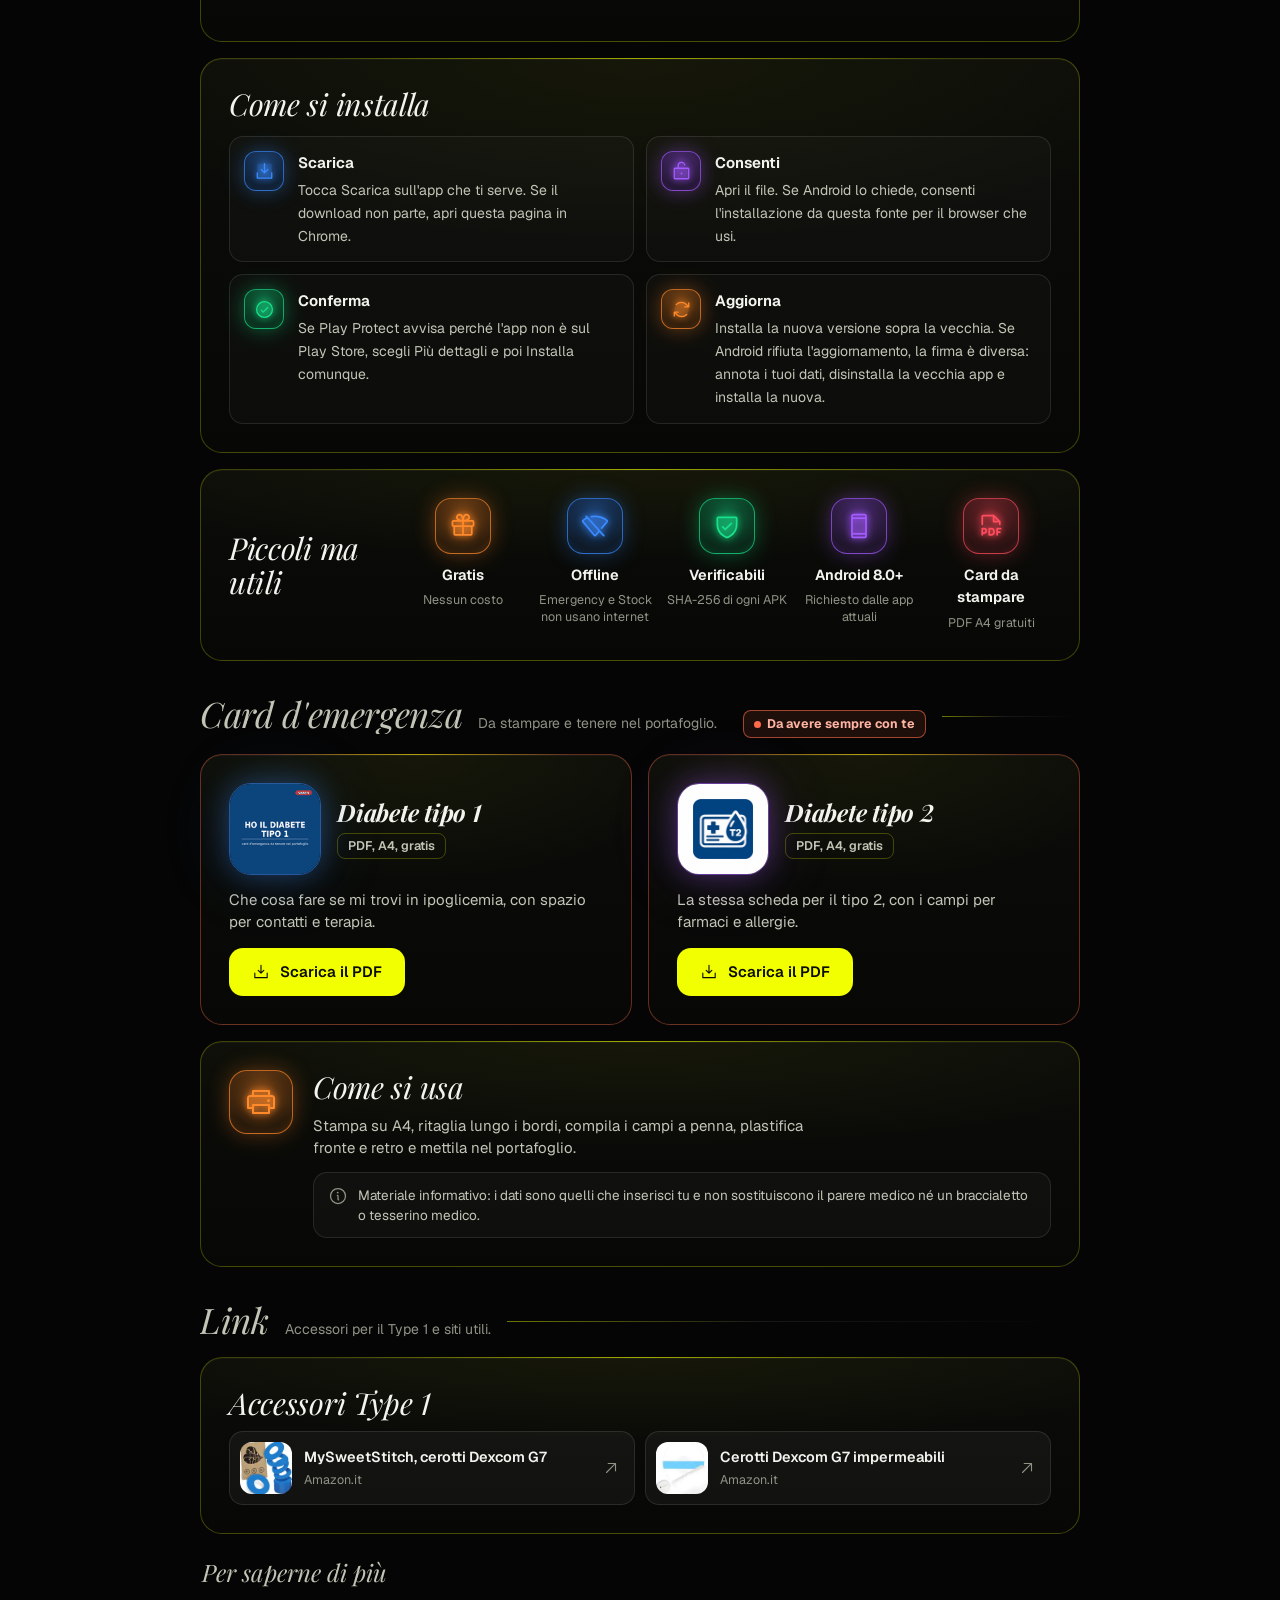
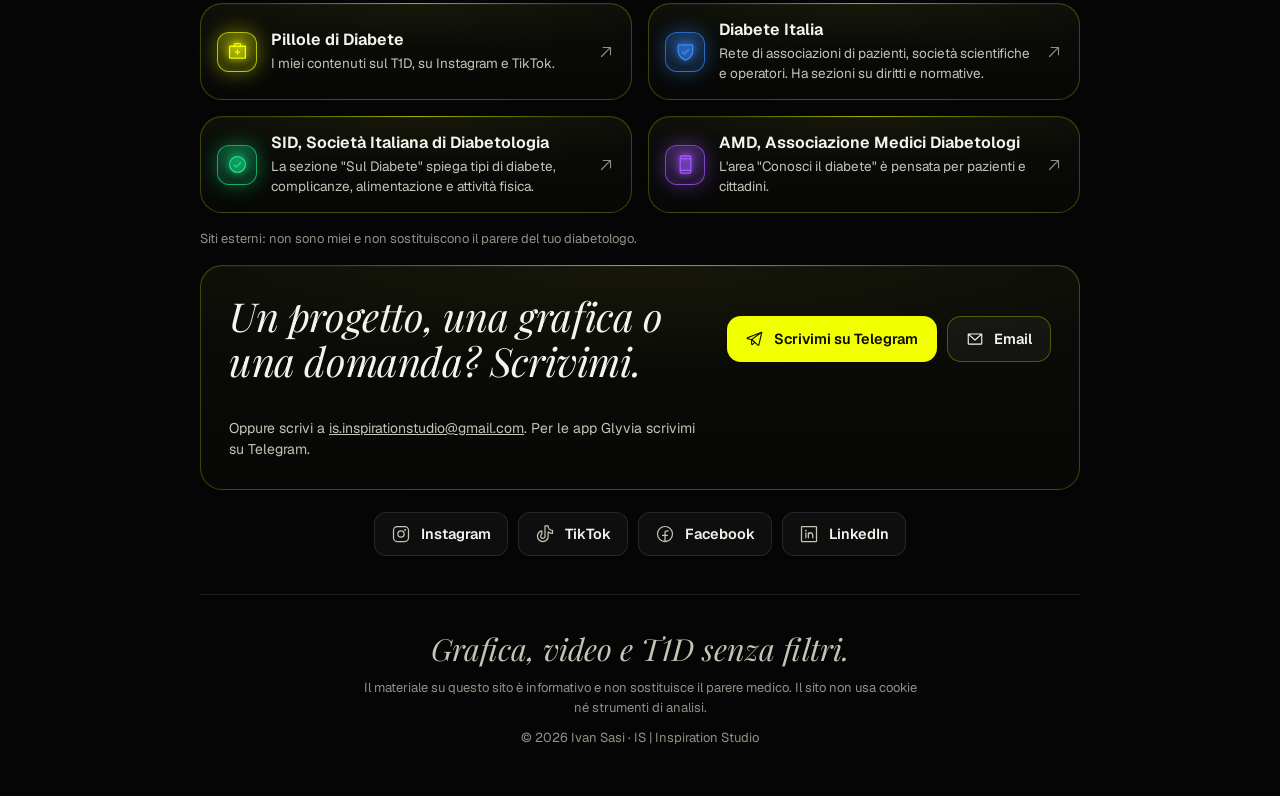
==== commit b801fa51: "Home: anteprime verso le pagine dedicate" ====
--- a/index.html
+++ b/index.html
@@ -455,6 +455,22 @@
 .glyvia-icons img{width:48px;height:48px;border-radius:12px}
 .about p+p{margin-top:10px}
 
+/* ---------- v4.1: pagine dedicate ---------- */
+.trio{display:grid;gap:14px}
+@media(min-width:760px){.trio{grid-template-columns:repeat(3,minmax(0,1fr))}}
+.teaser{display:flex;flex-direction:column;gap:10px;text-decoration:none;color:inherit}
+.teaser .thumb{aspect-ratio:16/10;border-radius:var(--r-inner);overflow:hidden;border:1px solid var(--line);background:#0b0c06}
+.teaser .thumb img{width:100%;height:100%;object-fit:cover;display:block;transition:transform .5s cubic-bezier(.16,1,.3,1)}
+@media(hover:hover){.teaser:hover .thumb img{transform:scale(1.04)}}
+.teaser .go{margin-top:auto;font-weight:700;color:var(--lime)}
+.golink{color:var(--lime);font-weight:700;text-decoration:none;white-space:nowrap;border-bottom:1px solid rgba(var(--lime-rgb),.5)}
+.golink:hover{border-bottom-color:var(--lime)}
+.crumb{display:inline-flex;align-items:center;gap:6px;margin:6px 0 4px;color:var(--muted);font-size:14px;text-decoration:none}
+.crumb:hover{color:var(--text)}
+.page-h{margin:10px 0 6px}
+.page-h h1{font:800 clamp(2rem,1.4rem + 3vw,3.2rem)/1.05 var(--display);color:var(--lime);text-shadow:0 0 22px rgba(var(--lime-rgb),.35)}
+.page-h p{color:var(--text-2);margin-top:8px;max-width:60ch}
+
 /* ---------- animation video v1 ---------- */
 .pfx{position:absolute;inset:0;width:100%;height:100%;z-index:-2;pointer-events:none;opacity:0;transition:opacity 1.2s ease}
 html.fx .pfx.on{opacity:1}
@@ -480,19 +496,21 @@
   <header class="nav">
     <a class="nav-logo" href="#top" aria-label="IvanSasi, torna all'inizio"><img src="[data-uri]" alt="" width="34" height="34"></a>
     <nav class="nav-links" aria-label="Sezioni">
-      <a href="#lavori">Lavori</a>
-      <a href="#servizi">Servizi</a>
+      <a href="/lavori/">Lavori</a>
+      <a href="/video-editing/">Video editing</a>
+      <a href="/overlay/">Overlay</a>
+      <a href="/#servizi">Servizi</a>
       <div class="dd">
         <button type="button" class="dd-btn" aria-expanded="false" aria-controls="dd-apps" aria-haspopup="true">Diabete<svg class="ico" aria-hidden="true"><use href="#i-caret"/></svg></button>
         <ul class="dd-menu r" id="dd-apps" hidden>
           <li class="sep" role="separator"></li>
-          <li><a href="#apps">Tutte le app</a></li>
+          <li><a href="/#apps">Tutte le app</a></li>
           <li><a href="/glyvia/">Glyvia, il progetto</a></li>
-          <li><a href="#card">Card d'emergenza<small>PDF</small></a></li>
-          <li><a href="#link">Link e accessori</a></li>
+          <li><a href="/#card">Card d'emergenza<small>PDF</small></a></li>
+          <li><a href="/#link">Link e accessori</a></li>
         </ul>
       </div>
-      <a href="#chi-sono">Chi sono</a>
+      
     </nav>
     <a class="btn btn-paper" href="https://t.me/ivansasi" target="_blank" rel="noopener">Scrivimi</a>
   </header>
@@ -515,7 +533,7 @@
       <p class="sub rv" style="--d:2">Grafica, video e diabete tipo 1</p>
       <p class="tag rv" style="--d:3">Grafico e video editor da Napoli. Con il diabete di tipo 1 dal 2009.</p>
       <ul class="chips rv" style="--d:4">
-        <li class="chip"><a href="#lavori">Lavori</a></li>
+        <li class="chip"><a href="/lavori/">Lavori</a></li>
         <li class="chip"><a href="#servizi">Servizi e prezzi</a></li>
         <li class="chip"><a href="#diabete">Diabete tipo 1</a></li>
       </ul>
@@ -527,108 +545,22 @@
   </section>
 
   <!-- lavori -->
-  <span id="studio-sec"></span><div class="sec" id="lavori"><h2>Lavori</h2><p>Identità visive, overlay, grafiche, siti e app.</p></div>
-
-  <section class="tile feat studio n-ice" id="studio" aria-labelledby="studio-t">
-    <div class="feat-body">
-      <h2 class="tile-title" id="studio-t">IS | Inspiration Studio</h2>
-      <p class="tile-sub">È la firma che metto sui miei lavori. Tocca una voce per vederli.</p>
-      <div class="voices" role="group" aria-label="Lavori">
-        <button type="button" class="voice" id="vb-overlay" aria-expanded="true" aria-controls="v-overlay">Overlay e animazioni<svg class="ico" aria-hidden="true"><use href="#i-caret"/></svg></button>
-        <button type="button" class="voice" id="vb-loghi" aria-expanded="false" aria-controls="v-loghi">Identità visiva<svg class="ico" aria-hidden="true"><use href="#i-caret"/></svg></button>
-        <button type="button" class="voice" id="vb-social" aria-expanded="false" aria-controls="v-social">Sticker e grafiche<svg class="ico" aria-hidden="true"><use href="#i-caret"/></svg></button>
-        <button type="button" class="voice" id="vb-siti" aria-expanded="false" aria-controls="v-siti">Siti e app<svg class="ico" aria-hidden="true"><use href="#i-caret"/></svg></button>
-      </div>
-      <div class="btn-row">
-        <a class="btn btn-paper" href="https://t.me/ivansasi" target="_blank" rel="noopener"><svg class="ico" aria-hidden="true"><use href="#i-telegram"/></svg>Scrivimi su Telegram</a>
-        <a class="btn btn-ghost" href="mailto:is.inspirationstudio@gmail.com?subject=Richiesta%20preventivo"><svg class="ico" aria-hidden="true"><use href="#i-mail"/></svg>Chiedi un preventivo</a>
-      </div>
-    </div>
-    <div class="feat-art"><div class="frame"><img src="[data-uri]" alt="Monogramma IS | Inspiration Studio" width="96" height="79" loading="lazy" decoding="async"></div></div>
-
-    <div class="vpanel" id="v-overlay" role="region" aria-labelledby="vb-overlay">
-      <h3 class="tile-title">Overlay e animazioni</h3>
-      <p class="tile-sub">Quattro stili, otto animazioni. Anteprime con il logo IS e il fondo a quadretti. Scorri di lato per vederle tutte. I pacchetti in vendita sono <a href="#pacchetti"><u>più sotto</u></a>.</p>
-      <ul class="clips" role="list" tabindex="0" aria-label="Anteprime degli overlay, scorri in orizzontale">
-      <li class="clip" data-src="assets/lavori/ov-caramel-taptap.mp4"><div class="clipbox"><img src="assets/lavori/ov-caramel-taptap.webp" alt="Anteprima di un overlay animato Tap Tap in stile Caramel" width="360" height="650" loading="lazy" decoding="async"></div><b>Caramel</b><small>Tap Tap</small></li>
-      <li class="clip" data-src="assets/lavori/ov-glass-taptap.mp4"><div class="clipbox"><img src="assets/lavori/ov-glass-taptap.webp" alt="Anteprima di un overlay animato Tap Tap in stile Glass" width="360" height="650" loading="lazy" decoding="async"></div><b>Glass</b><small>Tap Tap</small></li>
-      <li class="clip" data-src="assets/lavori/ov-metal-taptap.mp4"><div class="clipbox"><img src="assets/lavori/ov-metal-taptap.webp" alt="Anteprima di un overlay animato Tap Tap in stile Metal" width="360" height="650" loading="lazy" decoding="async"></div><b>Metal</b><small>Tap Tap</small></li>
-      <li class="clip" data-src="assets/lavori/ov-neon-taptap.mp4"><div class="clipbox"><img src="assets/lavori/ov-neon-taptap.webp" alt="Anteprima di un overlay animato Tap Tap in stile Neon" width="360" height="650" loading="lazy" decoding="async"></div><b>Neon</b><small>Tap Tap</small></li>
-      <li class="clip" data-src="assets/lavori/ov-caramel-guanto.mp4"><div class="clipbox"><img src="assets/lavori/ov-caramel-guanto.webp" alt="Anteprima di un overlay animato con guantone da boxe in stile Caramel" width="360" height="650" loading="lazy" decoding="async"></div><b>Caramel</b><small>Guanto</small></li>
-      <li class="clip" data-src="assets/lavori/ov-glass-guanto.mp4"><div class="clipbox"><img src="assets/lavori/ov-glass-guanto.webp" alt="Anteprima di un overlay animato con guantone da boxe in stile Glass" width="360" height="650" loading="lazy" decoding="async"></div><b>Glass</b><small>Guanto</small></li>
-      <li class="clip" data-src="assets/lavori/ov-metal-guanto.mp4"><div class="clipbox"><img src="assets/lavori/ov-metal-guanto.webp" alt="Anteprima di un overlay animato con guantone da boxe in stile Metal" width="360" height="650" loading="lazy" decoding="async"></div><b>Metal</b><small>Guanto</small></li>
-      <li class="clip" data-src="assets/lavori/ov-neon-guanto.mp4"><div class="clipbox"><img src="assets/lavori/ov-neon-guanto.webp" alt="Anteprima di un overlay animato con guantone da boxe in stile Neon" width="360" height="650" loading="lazy" decoding="async"></div><b>Neon</b><small>Guanto</small></li>
-      </ul>
-    </div>
-
-    <div class="vpanel" id="v-loghi" role="region" aria-labelledby="vb-loghi" hidden>
-      <h3 class="tile-title">GFS, restyling del logo</h3>
-      <p class="tile-sub">Global Fire Security, impianti antincendio: il logo esistente reso più minimale. Prima i mockup, poi l'uso reale sulle targhette degli estintori e sugli striscioni a bordo campo.</p>
-      <p class="lab">Mockup</p>
-      <div class="case-grid">
-        <figure><img class="shot" src="assets/lavori/gfs-furgone.webp" alt="Mockup del logo GFS su un furgone bianco" width="960" height="640" loading="lazy" decoding="async"></figure>
-        <figure><img class="shot" src="assets/lavori/gfs-sede.webp" alt="Mockup del logo GFS sull'insegna di una sede" width="960" height="640" loading="lazy" decoding="async"></figure>
-        <figure><img class="shot" src="assets/lavori/gfs-ufficio.webp" alt="Mockup del logo GFS in un ufficio, con tazza" width="960" height="640" loading="lazy" decoding="async"></figure>
-      </div>
-      <p class="lab">Utilizzo reale</p>
-      <div class="case-grid">
-        <figure><img class="shot" src="/assets/is/gfs-04.ac4aead1.webp" alt="Targhetta GFS su un estintore, vista ravvicinata" width="1200" height="800" loading="lazy" decoding="async"></figure>
-        <figure><img class="shot" src="/assets/is/gfs-06.df962535.webp" alt="Targhetta GFS su un estintore a pavimento" width="1200" height="800" loading="lazy" decoding="async"></figure>
-        <figure><img class="shot" src="/assets/is/gfs-07.8713ab34.webp" alt="Striscione sponsor GFS a bordo campo" width="1200" height="800" loading="lazy" decoding="async"></figure>
-      </div>
-      <h3 class="tile-title" style="margin-top:22px">Sharon Store, concept</h3>
-      <p class="tile-sub">Identità visiva per un negozio di abbigliamento: logo, insegna, vetrina, shopper e cartellini. Progetto non realizzato: i mockup mostrano l'idea.</p>
-      <div class="case-grid">
-        <figure><img class="shot" src="/assets/is/sharon-01.ad6c2a6f.webp" alt="Vetrina e insegna di Sharon Store con shopper rosa" width="1200" height="800" loading="lazy" decoding="async"></figure>
-        <figure><img class="shot" src="/assets/is/sharon-02.7bc5d4d7.webp" alt="Logo Sharon Store su vetrina, shopper, cartellino e porta" width="1200" height="800" loading="lazy" decoding="async"></figure>
-        <figure><img class="shot" src="/assets/is/sharon-06.a453b71d.webp" alt="Shopper nera con il logo Sharon Store" width="1200" height="800" loading="lazy" decoding="async"></figure>
-      </div>
-    </div>
-
-    <div class="vpanel" id="v-social" role="region" aria-labelledby="vb-social" hidden>
-      <h3 class="tile-title">Sticker personalizzati</h3>
-      <p class="tile-sub">Personaggi ed espressioni in stile cartoon, per creator e community.</p>
-      <div class="stickers">
-        <img src="assets/lavori/sticker-demone.webp" alt="Sticker di un personaggio con occhi rossi e fiamme" width="360" height="360" loading="lazy" decoding="async">
-        <img src="assets/lavori/sticker-dio.webp" alt="Sticker di un guerriero barbuto con corona che tiene una carota" width="360" height="360" loading="lazy" decoding="async">
-        <img src="assets/lavori/sticker-angelo.webp" alt="Sticker di un personaggio con le ali e l'aureola" width="360" height="360" loading="lazy" decoding="async">
-        <img src="assets/lavori/sticker-auto.webp" alt="Sticker di un'auto cabrio blu scuro" width="360" height="360" loading="lazy" decoding="async">
-      </div>
-    </div>
-
-    <div class="vpanel" id="v-siti" role="region" aria-labelledby="vb-siti" hidden>
-      <h3 class="tile-title">Live Games Hub</h3>
-      <div class="site-card">
-        <a href="https://live-games-hub.pages.dev/" target="_blank" rel="noopener"><img src="/assets/is/site-lgh.7ef1441a.webp" alt="Pagina iniziale di Live Games Hub" width="1280" height="800" loading="lazy" decoding="async"></a>
-        <div><p class="tile-sub">Giochi a voce per le live TikTok: undici format con una regia guidata per chi conduce, senza app per gli ospiti.</p>
-        <a class="btn btn-ghost" href="https://live-games-hub.pages.dev/" target="_blank" rel="noopener">Visita il sito<svg class="ico" aria-hidden="true"><use href="#i-arrow-ur"/></svg></a></div>
-      </div>
-      <h3 class="tile-title" style="margin-top:22px">Glyvia Family</h3>
-      <p class="tile-sub">Quattro app Android gratuite per il diabete di tipo 1, ideate e sviluppate da me. Si scaricano qui sotto, nella sezione Diabete.</p>
-      <div class="btn-row"><a class="btn btn-ghost" href="/glyvia/">Il progetto Glyvia<svg class="ico" aria-hidden="true"><use href="#i-arrow-r"/></svg></a><a class="btn btn-ghost" href="#apps">Scarica le app<svg class="ico" aria-hidden="true"><use href="#i-arrow-r"/></svg></a></div>
-      <p class="note" style="margin-top:12px">Siti e app per altri: solo su richiesta. Dominio, hosting e manutenzione restano a carico del cliente; app solo Android.</p>
-    </div>
-  </section>
-
-  <!-- pacchetti overlay -->
-  <div class="sec" id="pacchetti"><h2>Pacchetti overlay</h2><p>Pronti per le live, uso non esclusivo.</p></div>
-  <div class="pair">
-    <section class="tile" id="thunder-arena" aria-labelledby="ta-t">
-      <h3 class="tile-title" id="ta-t">Thunder Arena</h3>
-      <p class="tile-sub">Blu elettrico, metallo cromato e fulmini: cinque overlay con un unico stile.</p>
-      <p class="pack-price">119,99 €</p><span class="pill">5 overlay · 9:16 · trasparenti</span>
-      <ul class="clips" role="list" tabindex="0" aria-label="Anteprime Thunder Arena, scorri in orizzontale"><li class="clip" data-src="/assets/is/thunder-00.bdfcd67a.mp4"><div class="clipbox"><img src="/assets/is/thunder-00.7f482746.jpg" alt="Anteprima dell'overlay Guanto, Thunder Arena" width="360" height="650" loading="lazy" decoding="async"></div><b>Guanto</b><small>Thunder Arena</small></li><li class="clip" data-src="/assets/is/thunder-01.ed81bb27.mp4"><div class="clipbox"><img src="/assets/is/thunder-01.3b6ff8d6.jpg" alt="Anteprima dell'overlay x2, Thunder Arena" width="360" height="650" loading="lazy" decoding="async"></div><b>x2</b><small>Thunder Arena</small></li><li class="clip" data-src="/assets/is/thunder-02.1300dbce.mp4"><div class="clipbox"><img src="/assets/is/thunder-02.a2144ce1.jpg" alt="Anteprima dell'overlay x3, Thunder Arena" width="360" height="650" loading="lazy" decoding="async"></div><b>x3</b><small>Thunder Arena</small></li><li class="clip" data-src="/assets/is/thunder-03.f8288435.mp4"><div class="clipbox"><img src="/assets/is/thunder-03.8178d3d6.jpg" alt="Anteprima dell'overlay Snipe, Thunder Arena" width="360" height="650" loading="lazy" decoding="async"></div><b>Snipe</b><small>Thunder Arena</small></li><li class="clip" data-src="/assets/is/thunder-04.13a6b6f2.mp4"><div class="clipbox"><img src="/assets/is/thunder-04.4bab8257.jpg" alt="Anteprima dell'overlay TapTap, Thunder Arena" width="360" height="650" loading="lazy" decoding="async"></div><b>TapTap</b><small>Thunder Arena</small></li></ul>
-      <div class="btn-row"><a class="btn btn-paper" href="https://t.me/ivansasi" target="_blank" rel="noopener"><svg class="ico" aria-hidden="true"><use href="#i-telegram"/></svg>Acquista su Telegram</a><a class="btn btn-ghost" href="mailto:is.inspirationstudio@gmail.com?subject=Pacchetto%20Thunder%20Arena"><svg class="ico" aria-hidden="true"><use href="#i-mail"/></svg>Email</a></div>
-    </section>
-    <section class="tile" id="magma-fight" aria-labelledby="mf-t">
-      <h3 class="tile-title" id="mf-t">Magma Fight</h3>
-      <p class="tile-sub">Lava, rocce incandescenti e vulcani in eruzione: sei overlay con un unico stile.</p>
-      <p class="pack-price">149,99 €</p><span class="pill">6 overlay · 9:16 · trasparenti</span>
-      <ul class="clips" role="list" tabindex="0" aria-label="Anteprime Magma Fight, scorri in orizzontale"><li class="clip" data-src="/assets/is/magma-00.0d93773c.mp4"><div class="clipbox"><img src="/assets/is/magma-00.477ccabc.jpg" alt="Anteprima dell'overlay Guanto, Magma Fight" width="360" height="650" loading="lazy" decoding="async"></div><b>Guanto</b><small>Magma Fight</small></li><li class="clip" data-src="/assets/is/magma-01.2b1c0f07.mp4"><div class="clipbox"><img src="/assets/is/magma-01.caec0127.jpg" alt="Anteprima dell'overlay x2, Magma Fight" width="360" height="650" loading="lazy" decoding="async"></div><b>x2</b><small>Magma Fight</small></li><li class="clip" data-src="/assets/is/magma-02.c49866e3.mp4"><div class="clipbox"><img src="/assets/is/magma-02.b5c8bd50.jpg" alt="Anteprima dell'overlay x3, Magma Fight" width="360" height="650" loading="lazy" decoding="async"></div><b>x3</b><small>Magma Fight</small></li><li class="clip" data-src="/assets/is/magma-03.06d95132.mp4"><div class="clipbox"><img src="/assets/is/magma-03.2935e129.jpg" alt="Anteprima dell'overlay Snipe, Magma Fight" width="360" height="650" loading="lazy" decoding="async"></div><b>Snipe</b><small>Magma Fight</small></li><li class="clip" data-src="/assets/is/magma-04.9fd24225.mp4"><div class="clipbox"><img src="/assets/is/magma-04.54789724.jpg" alt="Anteprima dell'overlay TapTap, Magma Fight" width="360" height="650" loading="lazy" decoding="async"></div><b>TapTap</b><small>Magma Fight</small></li><li class="clip" data-src="/assets/is/magma-05.bc7815b6.mp4"><div class="clipbox"><img src="/assets/is/magma-05.549faa89.jpg" alt="Anteprima dell'overlay Rinnova il Lovvami, Magma Fight" width="360" height="650" loading="lazy" decoding="async"></div><b>Rinnova il Lovvami</b><small>Magma Fight</small></li></ul>
-      <div class="btn-row"><a class="btn btn-paper" href="https://t.me/ivansasi" target="_blank" rel="noopener"><svg class="ico" aria-hidden="true"><use href="#i-telegram"/></svg>Acquista su Telegram</a><a class="btn btn-ghost" href="mailto:is.inspirationstudio@gmail.com?subject=Pacchetto%20Magma%20Fight"><svg class="ico" aria-hidden="true"><use href="#i-mail"/></svg>Email</a></div>
-    </section>
+  <span id="studio-sec"></span><span id="pacchetti"></span><span id="video-editing"></span>
+  <div class="sec" id="lavori"><h2>Cosa faccio</h2><p>Tocca una voce per aprire la pagina.</p></div>
+  <div class="trio">
+    <a class="tile teaser" href="/lavori/">
+      <div class="thumb"><img src="/assets/is/gfs-04.ac4aead1.webp" alt="Targhetta GFS su un estintore" width="1200" height="800" loading="lazy" decoding="async"></div>
+      <h3 class="tile-title">Lavori</h3><p class="tile-sub">Identità visive, overlay, sticker, siti e app.</p><span class="go">Vedi i lavori →</span>
+    </a>
+    <a class="tile teaser" href="/video-editing/">
+      <div class="thumb"><img src="/assets/is/site-lgh.7ef1441a.webp" alt="" width="1280" height="800" loading="lazy" decoding="async" style="object-position:left top"></div>
+      <h3 class="tile-title">Video editing</h3><p class="tile-sub">Pacchetti mensili per Reel, TikTok e Shorts. Da 100 € al mese.</p><span class="go">Vedi i pacchetti →</span>
+    </a>
+    <a class="tile teaser" href="/overlay/">
+      <div class="thumb"><img src="/assets/is/thunder-00.7f482746.jpg" alt="Anteprima overlay Thunder Arena" width="360" height="650" loading="lazy" decoding="async"></div>
+      <h3 class="tile-title">Pacchetti overlay</h3><p class="tile-sub">Thunder Arena e Magma Fight, pronti per le live.</p><span class="go">Vedi gli overlay →</span>
+    </a>
   </div>
-  <p class="note">File verticali 2160×3840 px con sfondo trasparente, senza filigrana. Le anteprime hanno il fondo a quadretti e il monogramma IS. Uso non esclusivo: lo stesso pacchetto può essere venduto a più persone.</p>
 
   <!-- servizi -->
   <div class="sec" id="servizi"><h2>Servizi</h2><p>Cosa posso fare per te.</p></div>
@@ -637,10 +569,10 @@
     <p class="tile-sub">Per tutto il resto ti faccio un preventivo dopo aver capito cosa ti serve.</p>
     <ul class="svc">
       <li><b>Rifacimento logo</b><span>Il logo che hai, reso più pulito e leggibile ovunque.</span><em class="pill solid">250 €</em></li>
-      <li><b>Identità visiva + kit social</b><span>Logo, colori, font e grafiche pronte per post, storie e copertine.</span><em class="pill solid">450 €</em></li>
+      <li><b>Identità visiva + kit social</b><span>Logo, colori, font e grafiche pronte per post, storie e copertine. <a class="golink" href="/lavori/">Vedi i lavori →</a></span><em class="pill solid">450 €</em></li>
       <li><b>Grafica per creator</b><span>Sticker cartoon, copertine e contenuti social.</span><em class="pill">Preventivo</em></li>
-      <li><b>Overlay e animazioni per le live</b><span>Pacchetti pronti o grafiche su misura.</span><em class="pill">da 119,99 €</em></li>
-      <li><b>Video editing</b><span>Pacchetti mensili per Reel, TikTok e Shorts. <a href="#video-editing"><u>Vedi i pacchetti</u></a></span><em class="pill">da 100 €/mese</em></li>
+      <li><b>Overlay e animazioni per le live</b><span>Pacchetti pronti o grafiche su misura. <a class="golink" href="/overlay/">Vedi gli overlay →</a></span><em class="pill">da 119,99 €</em></li>
+      <li><b>Video editing</b><span>Pacchetti mensili per Reel, TikTok e Shorts. <a class="golink" href="/video-editing/">Vedi i pacchetti →</a></span><em class="pill">da 100 €/mese</em></li>
       <li><b>Siti web e app Android</b><span>Su richiesta. Dominio, hosting e manutenzione a carico tuo; app solo Android.</span><em class="pill">Su richiesta</em></li>
     </ul>
   </section>
@@ -655,53 +587,6 @@
     <div class="btn-row" style="margin-top:18px"><a class="btn btn-paper" href="https://t.me/ivansasi" target="_blank" rel="noopener"><svg class="ico" aria-hidden="true"><use href="#i-telegram"/></svg>Scrivimi su Telegram</a><a class="btn btn-ghost" href="mailto:is.inspirationstudio@gmail.com?subject=Richiesta%20preventivo"><svg class="ico" aria-hidden="true"><use href="#i-mail"/></svg>Chiedi un preventivo</a></div>
   </section>
 
-
-  <!-- pacchetti video editing -->
-  <div class="sec" id="video-editing"><h2>Video editing</h2><p>Pacchetti mensili, tu giri e io monto.</p></div>
-  <section class="tile" aria-labelledby="ve-base-t">
-    <h3 class="tile-title" id="ve-base-t">In ogni video</h3>
-    <ul class="pack-list">
-      <li>Taglio di pause, errori e parti inutili; ritmo con stacchi, zoom e cambi di inquadratura</li>
-      <li>Sottotitoli animati leggibili, nell'area sicura di Instagram e TikTok</li>
-      <li>Musica dalla libreria della piattaforma o senza diritti per account aziendali</li>
-      <li>Audio pareggiato e pulito, correzione colore di base, testi a schermo</li>
-      <li>Video 9:16 a 1080×1920 fino a 60 secondi, da massimo 10 minuti di girato</li>
-      <li>Consegna in 3 giorni lavorativi da quando arriva tutto il materiale, 1 giro di correzioni</li>
-    </ul>
-    <p class="note">Il girato lo fornisci tu: non faccio riprese. Se li hai, mandami anche logo, font e colori.</p>
-  </section>
-  <div class="pair">
-    <section class="tile" aria-labelledby="ve-start-t">
-      <h3 class="tile-title" id="ve-start-t">Start</h3>
-      <p class="pack-price">100 €<small style="font-size:.5em;color:var(--muted)"> /mese</small></p><span class="pill">5 video · 20 € a video</span>
-      <ul class="pack-list"><li>Tutto quello che c'è in ogni video</li><li>Grafica in uno stile pulito, o con il tuo logo, font e colori</li><li>Copertine a 5 € l'una</li></ul>
-    </section>
-    <section class="tile" aria-labelledby="ve-cresc-t">
-      <h3 class="tile-title" id="ve-cresc-t">Crescita</h3>
-      <p class="pack-price">200 €<small style="font-size:.5em;color:var(--muted)"> /mese</small></p><span class="pill solid">10 video · 20 € a video</span>
-      <ul class="pack-list"><li>Tutto lo Start</li><li>Stile grafico su misura: sottotitoli, colori, font, apertura e chiusura (valore 40 €)</li><li>Copertina inclusa per ogni video</li></ul>
-    </section>
-  </div>
-  <section class="tile" aria-labelledby="ve-pro-t">
-    <h3 class="tile-title" id="ve-pro-t">Pro</h3>
-    <p class="pack-price">300 €<small style="font-size:.5em;color:var(--muted)"> /mese</small></p><span class="pill">15 video · 20 € a video</span>
-    <ul class="pack-list"><li>Tutto il Crescita</li><li>Consegna prioritaria in 48 ore</li><li>2 giri di correzioni per video</li></ul>
-  </section>
-  <section class="tile" aria-labelledby="ve-extra-t">
-    <h3 class="tile-title" id="ve-extra-t">Extra e regole</h3>
-    <ul class="svc">
-      <li><b>Video singolo</b><span>Fuori pacchetto</span><em class="pill">25 €</em></li>
-      <li><b>Giro di correzioni in più</b><span>Una lista di modifiche mandata tutta insieme</span><em class="pill">5 €</em></li>
-      <li><b>Girato lungo</b><span>Ogni 10 minuti oltre i primi 10</span><em class="pill">+5 €</em></li>
-      <li><b>Spezzoni o immagini aggiunti</b><span>Quando il girato è poco</span><em class="pill">+5 € a video</em></li>
-      <li><b>Testo e hook</b><span>Li scrivo io</span><em class="pill">+5 € a video</em></li>
-      <li><b>Versione 16:9</b><span>Per YouTube o sito</span><em class="pill">+5 € a video</em></li>
-      <li><b>Urgenza 48 ore</b><span>Negli Start e Crescita</span><em class="pill">+30%</em></li>
-      <li><b>Video lunghi o animazioni complesse</b><span>Preventivo a ore</span><em class="pill">25 €/h</em></li>
-    </ul>
-    <p class="note" style="margin-top:14px">Pagamento anticipato a inizio mese. I video non usati passano al mese dopo una sola volta. Disdetta con 15 giorni di preavviso, nessun vincolo. Se cambia l'idea del video è un video nuovo, non una correzione. <b>Primo mese:</b> il primo video a metà prezzo e un giro di correzioni in più per ogni video.</p>
-    <div class="btn-row" style="margin-top:16px"><a class="btn btn-paper" href="https://t.me/ivansasi" target="_blank" rel="noopener"><svg class="ico" aria-hidden="true"><use href="#i-telegram"/></svg>Scegli un pacchetto</a><a class="btn btn-ghost" href="mailto:is.inspirationstudio@gmail.com?subject=Pacchetto%20video%20editing"><svg class="ico" aria-hidden="true"><use href="#i-mail"/></svg>Email</a></div>
-  </section>
 
   <!-- chi sono -->
   <div class="sec" id="chi-sono"><h2>Chi sono</h2><p>Ivan, da Napoli.</p></div>
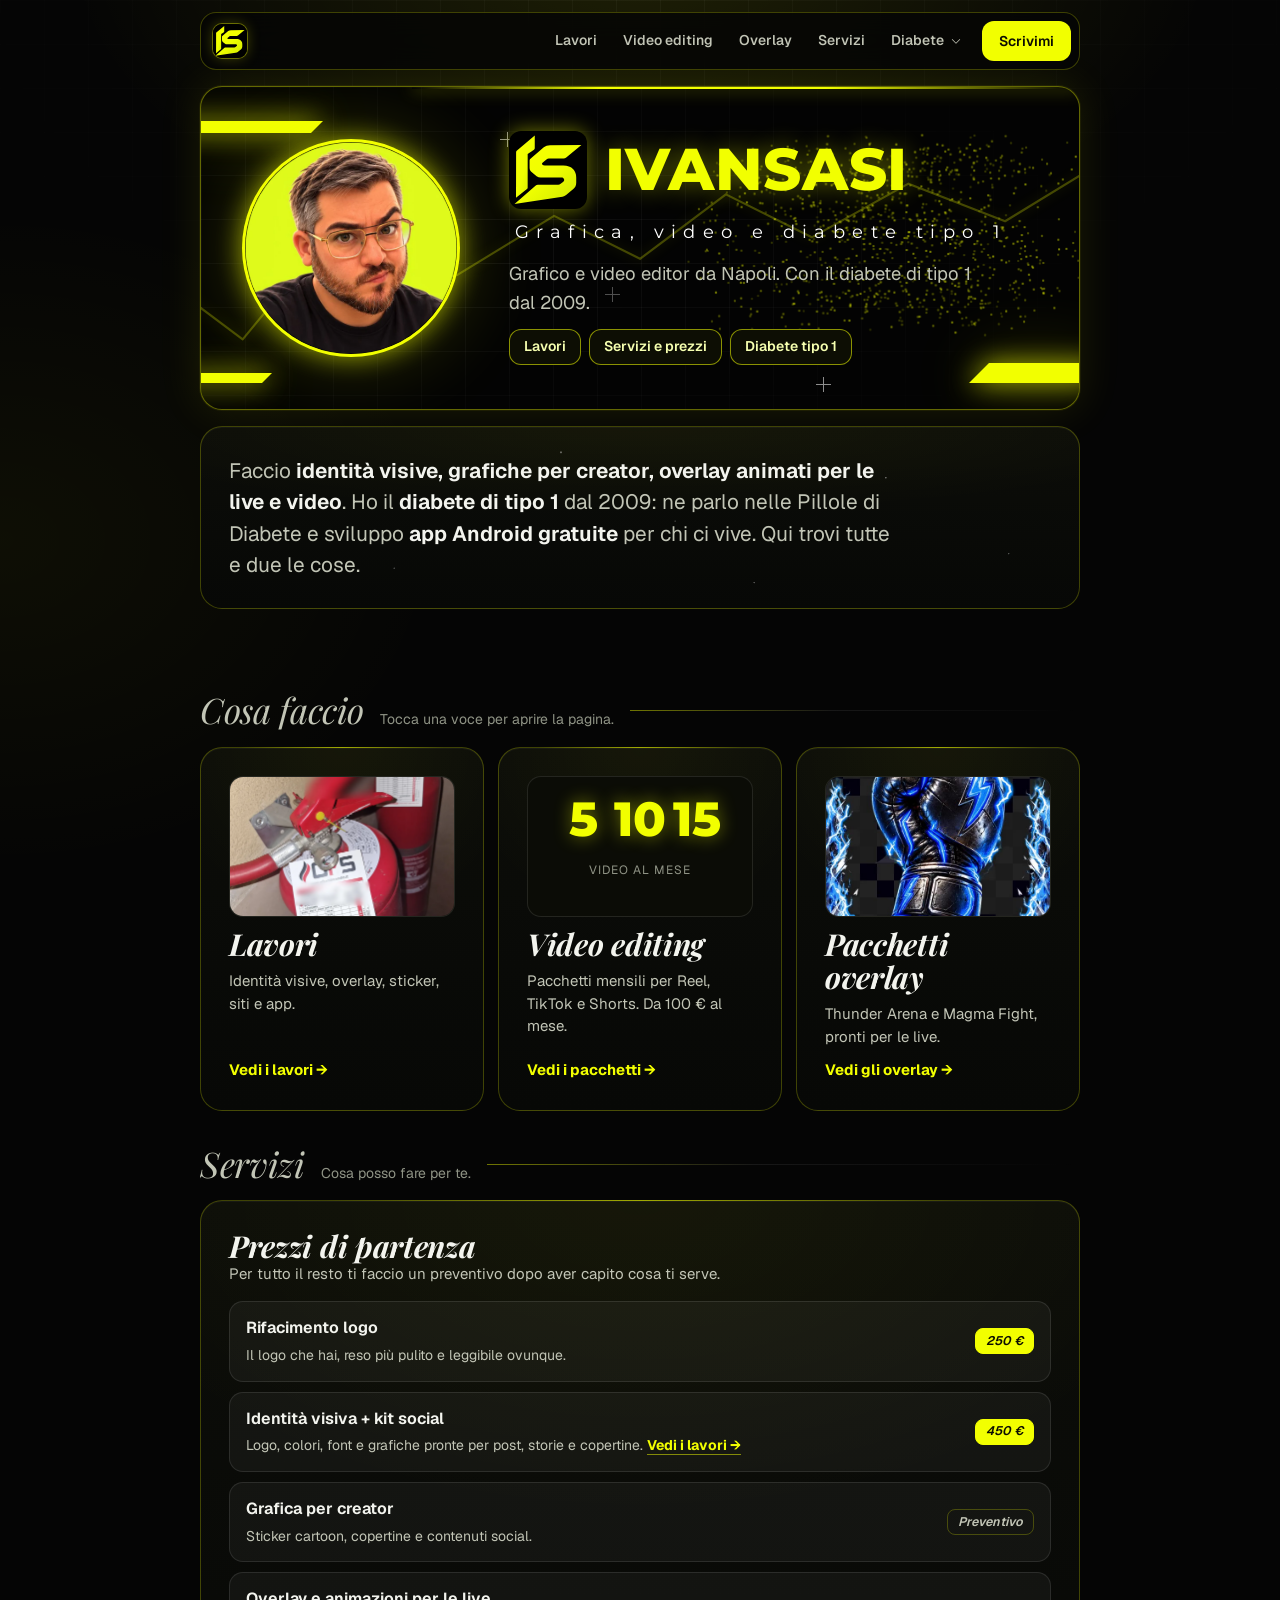
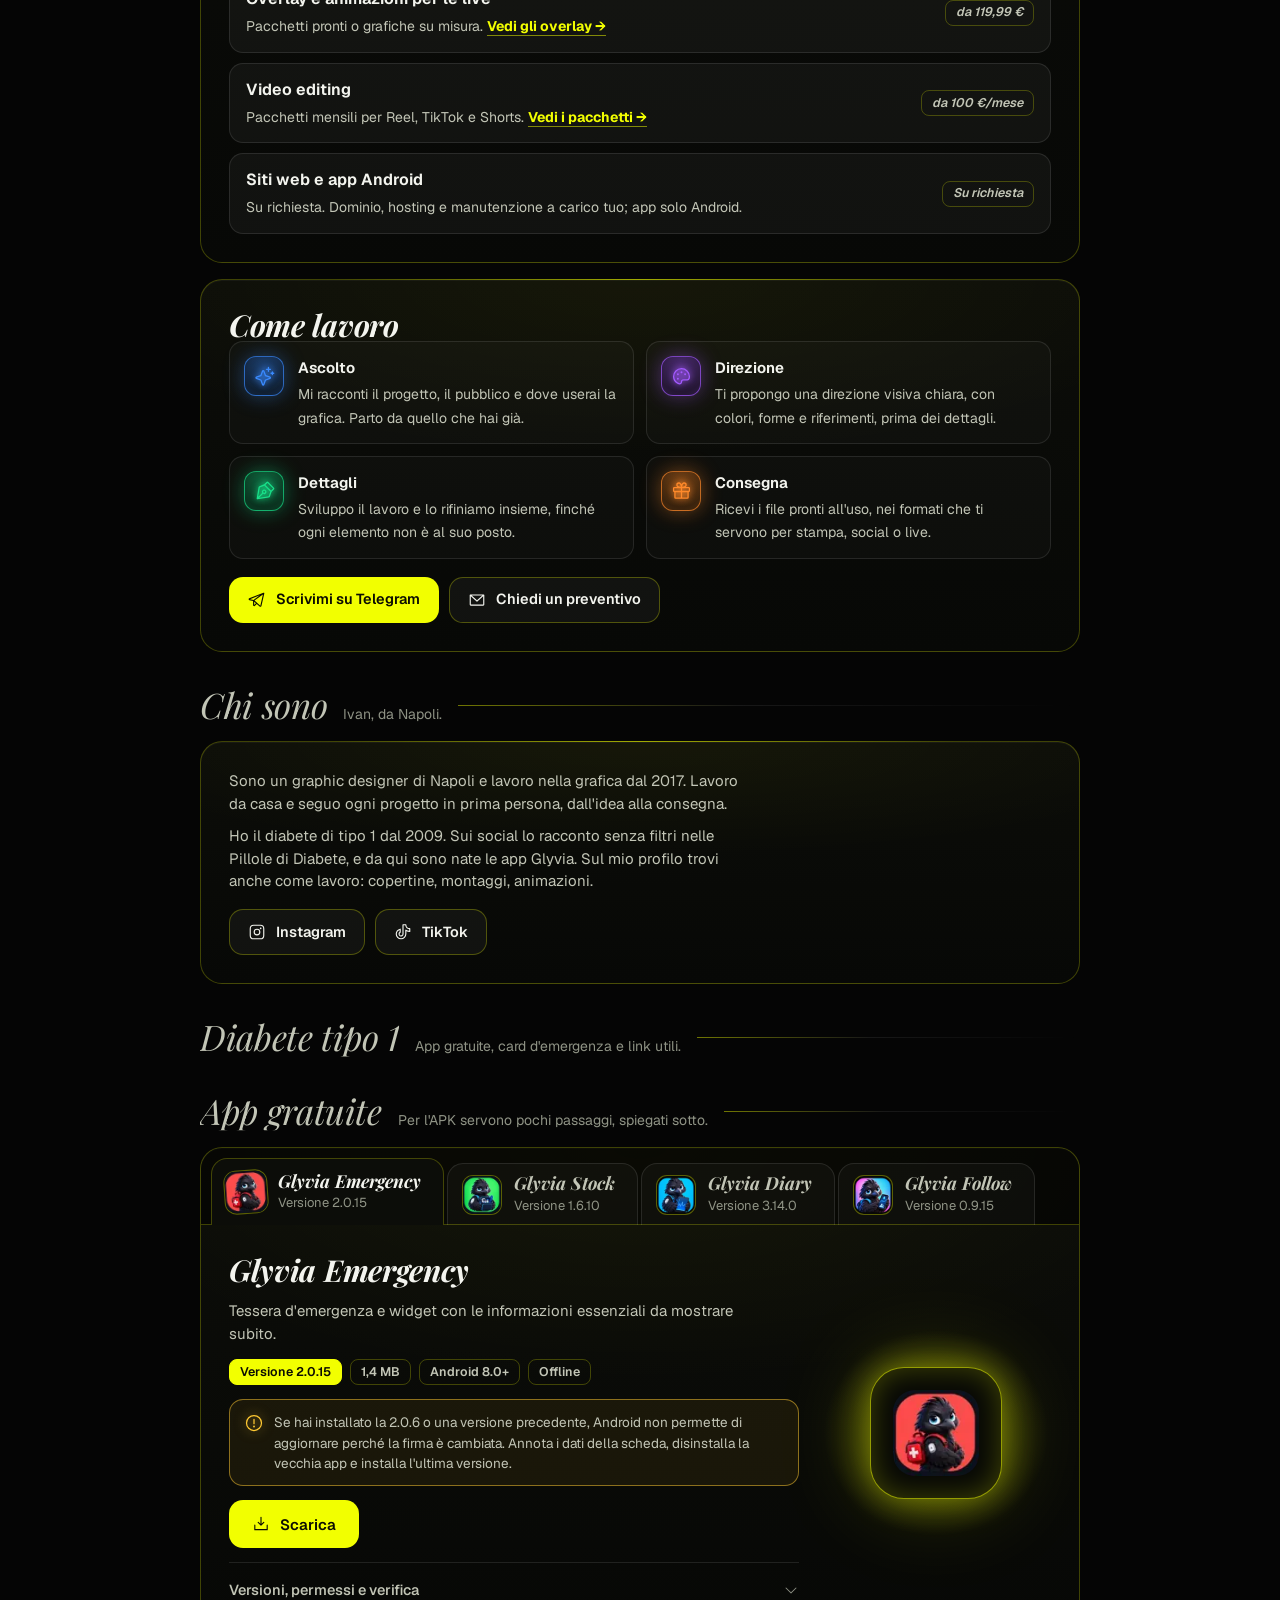
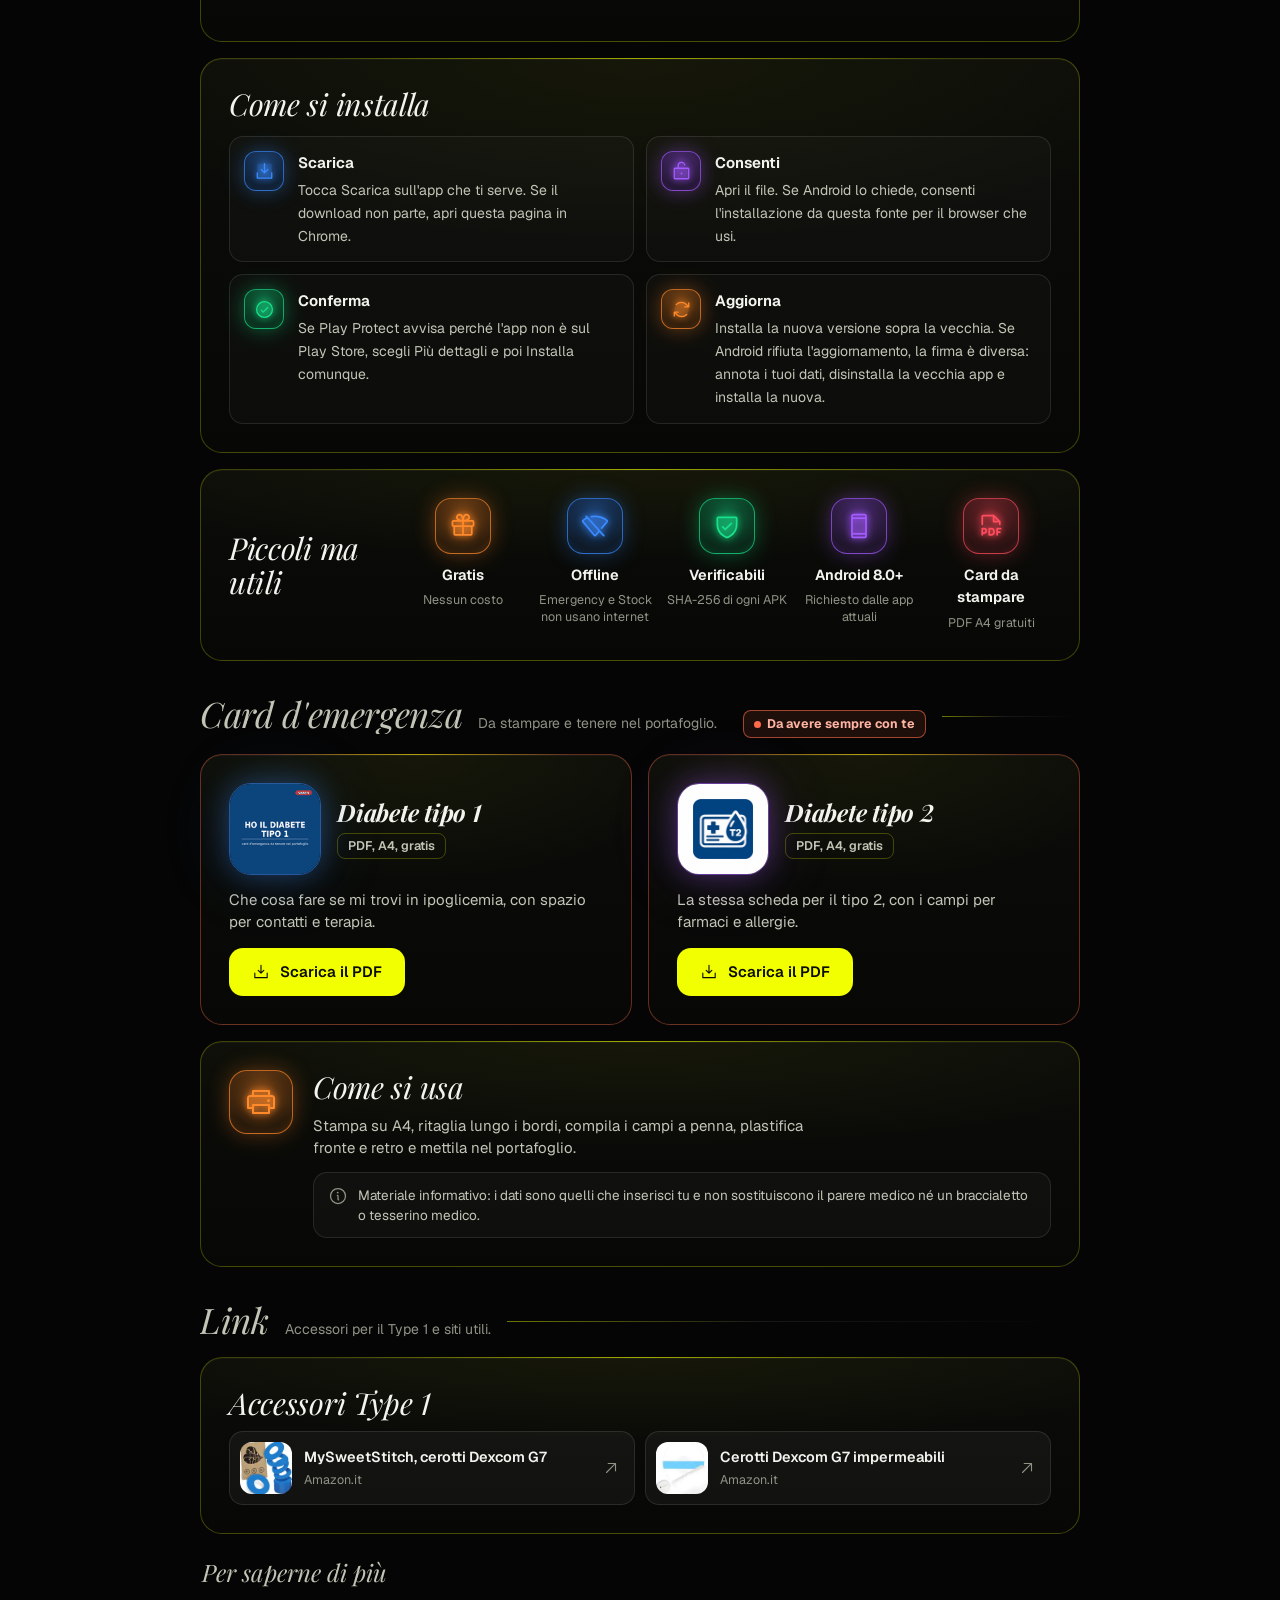
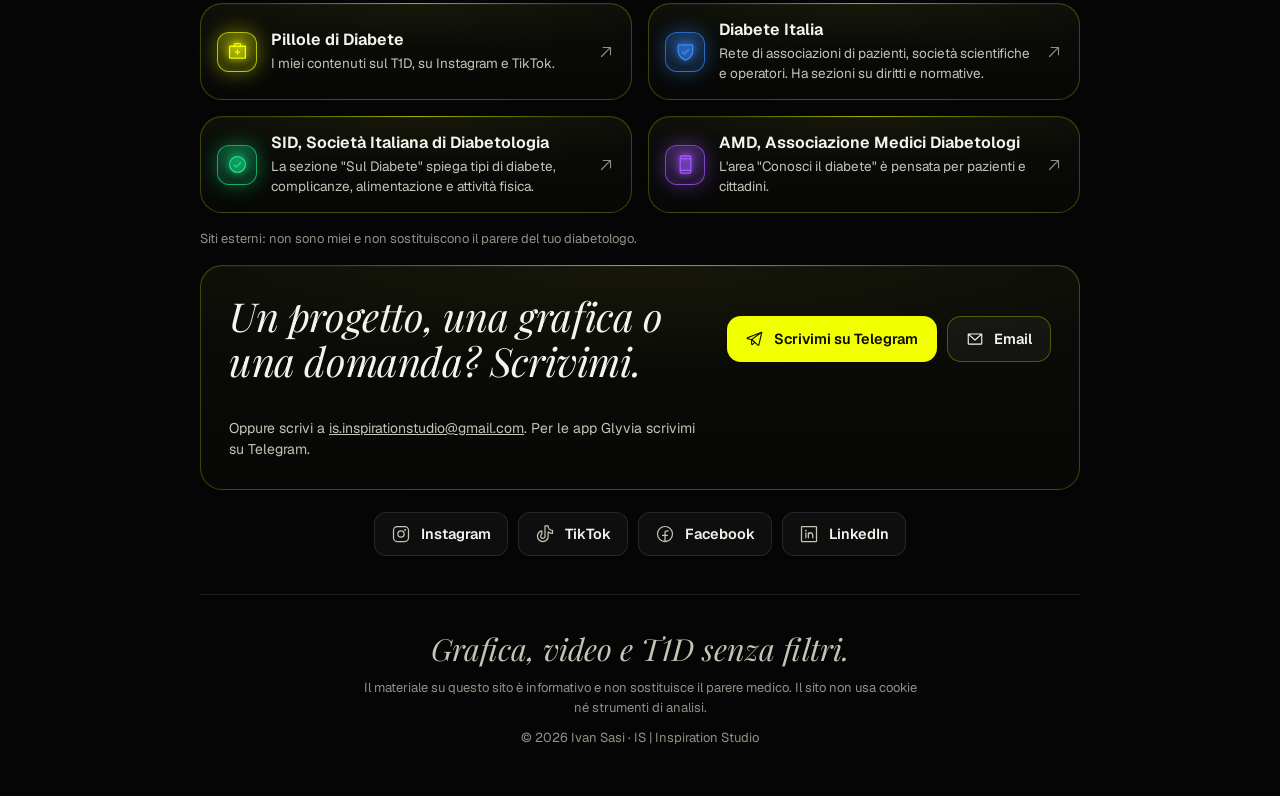
==== commit 38e2f045: "Home: anteprima video editing" ====
--- a/index.html
+++ b/index.html
@@ -463,6 +463,9 @@
 .teaser .thumb img{width:100%;height:100%;object-fit:cover;display:block;transition:transform .5s cubic-bezier(.16,1,.3,1)}
 @media(hover:hover){.teaser:hover .thumb img{transform:scale(1.04)}}
 .teaser .go{margin-top:auto;font-weight:700;color:var(--lime)}
+.vthumb{display:grid;grid-template-columns:repeat(3,1fr);align-items:center;justify-items:center;padding:0 12%;background:radial-gradient(120% 90% at 50% 0%,rgba(var(--lime-rgb),.12),transparent 70%),#0b0c06}
+.vthumb span{font:800 clamp(2rem,1.4rem + 2.4vw,3rem)/1 var(--display);color:var(--lime);text-shadow:0 0 18px rgba(var(--lime-rgb),.45)}
+.vthumb small{grid-column:1/-1;align-self:start;color:var(--muted);font-size:12px;letter-spacing:.08em;text-transform:uppercase}
 .golink{color:var(--lime);font-weight:700;text-decoration:none;white-space:nowrap;border-bottom:1px solid rgba(var(--lime-rgb),.5)}
 .golink:hover{border-bottom-color:var(--lime)}
 .crumb{display:inline-flex;align-items:center;gap:6px;margin:6px 0 4px;color:var(--muted);font-size:14px;text-decoration:none}
@@ -553,7 +556,7 @@
       <h3 class="tile-title">Lavori</h3><p class="tile-sub">Identità visive, overlay, sticker, siti e app.</p><span class="go">Vedi i lavori →</span>
     </a>
     <a class="tile teaser" href="/video-editing/">
-      <div class="thumb"><img src="/assets/is/site-lgh.7ef1441a.webp" alt="" width="1280" height="800" loading="lazy" decoding="async" style="object-position:left top"></div>
+      <div class="thumb vthumb" aria-hidden="true"><span>5</span><span>10</span><span>15</span><small>video al mese</small></div>
       <h3 class="tile-title">Video editing</h3><p class="tile-sub">Pacchetti mensili per Reel, TikTok e Shorts. Da 100 € al mese.</p><span class="go">Vedi i pacchetti →</span>
     </a>
     <a class="tile teaser" href="/overlay/">
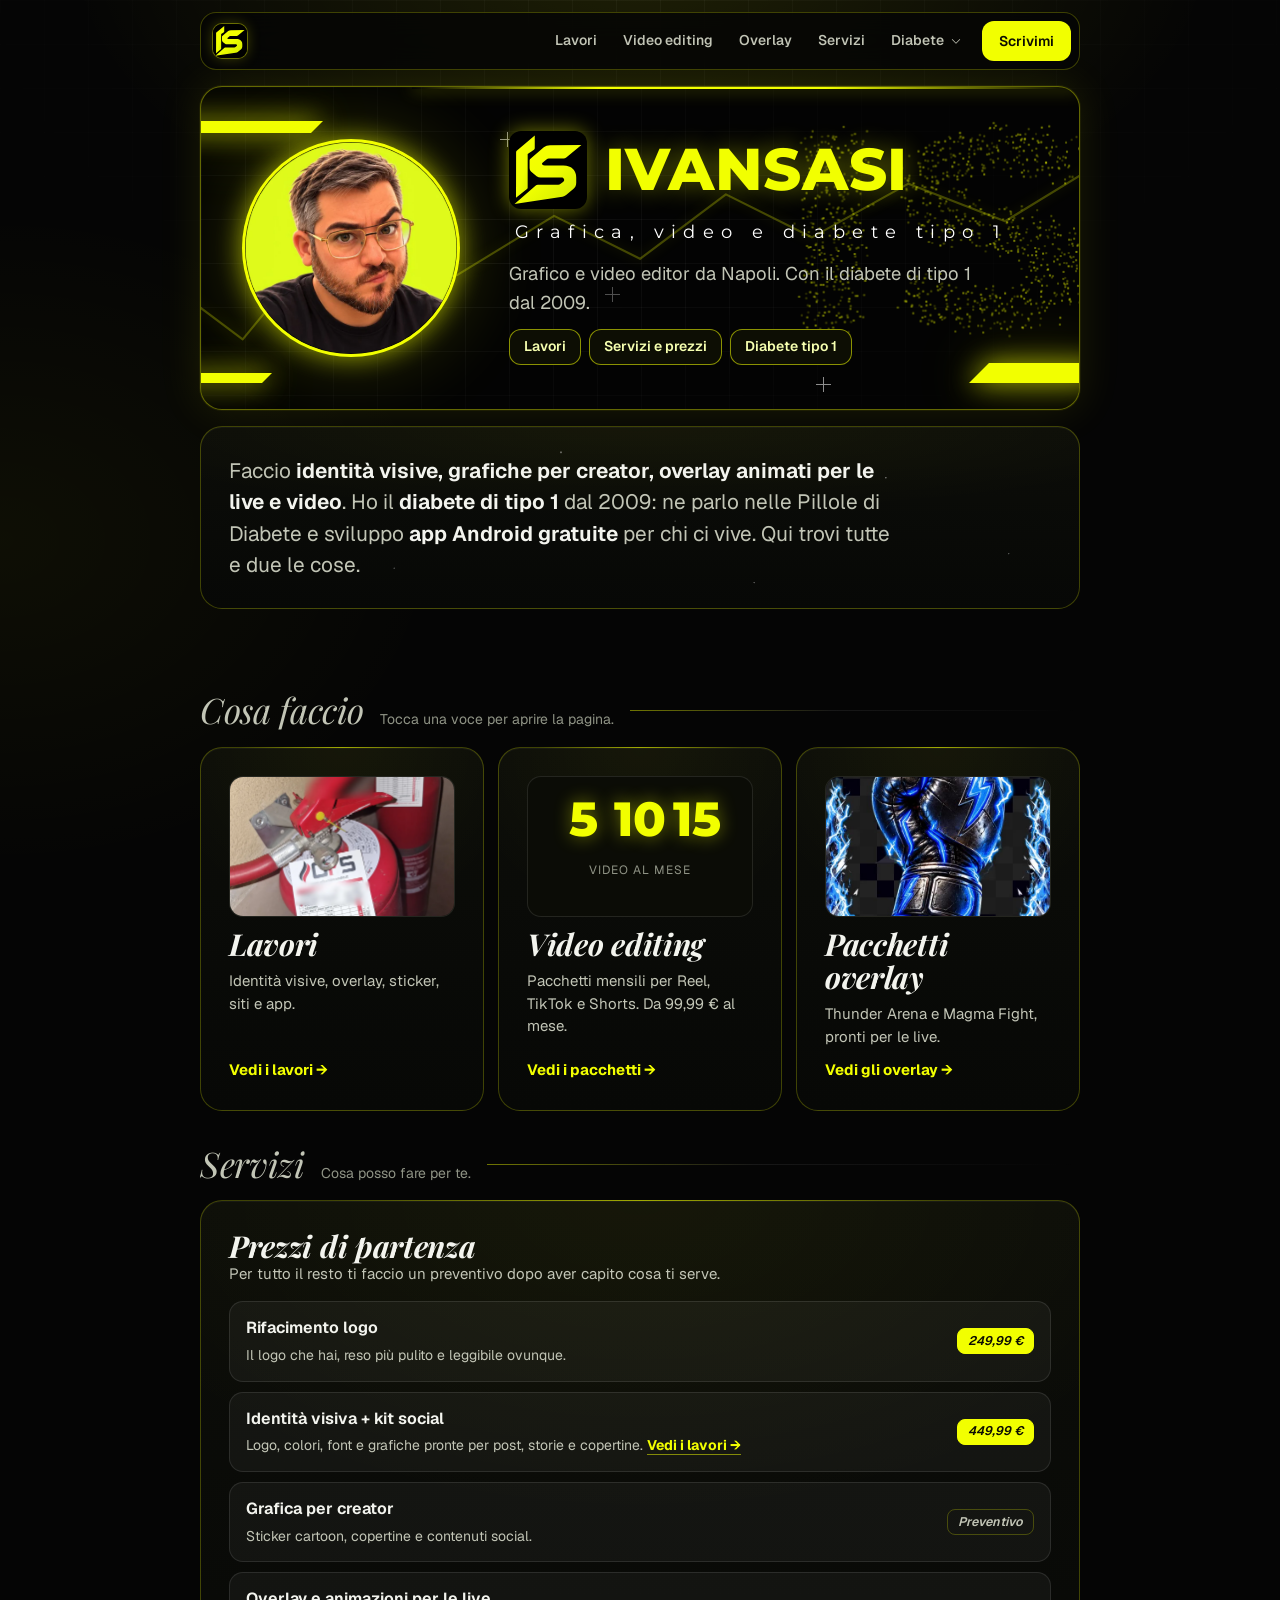
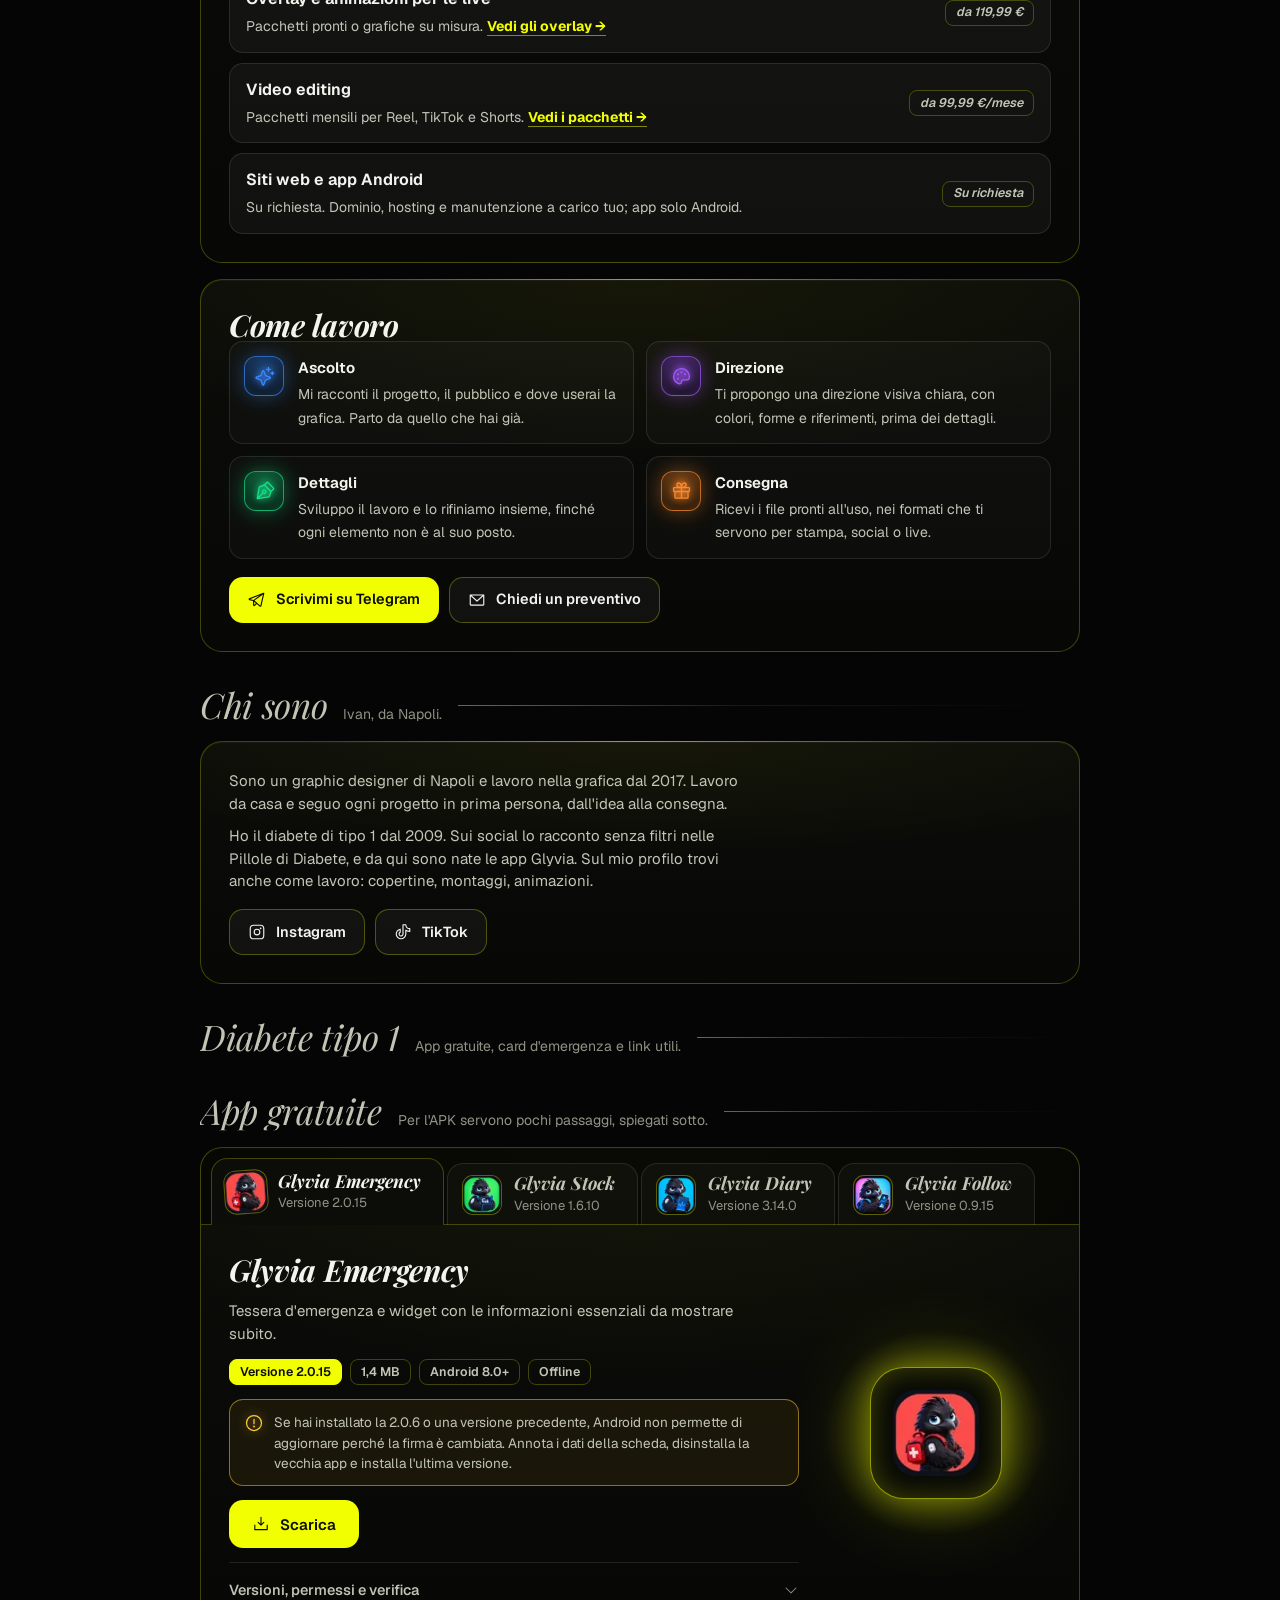
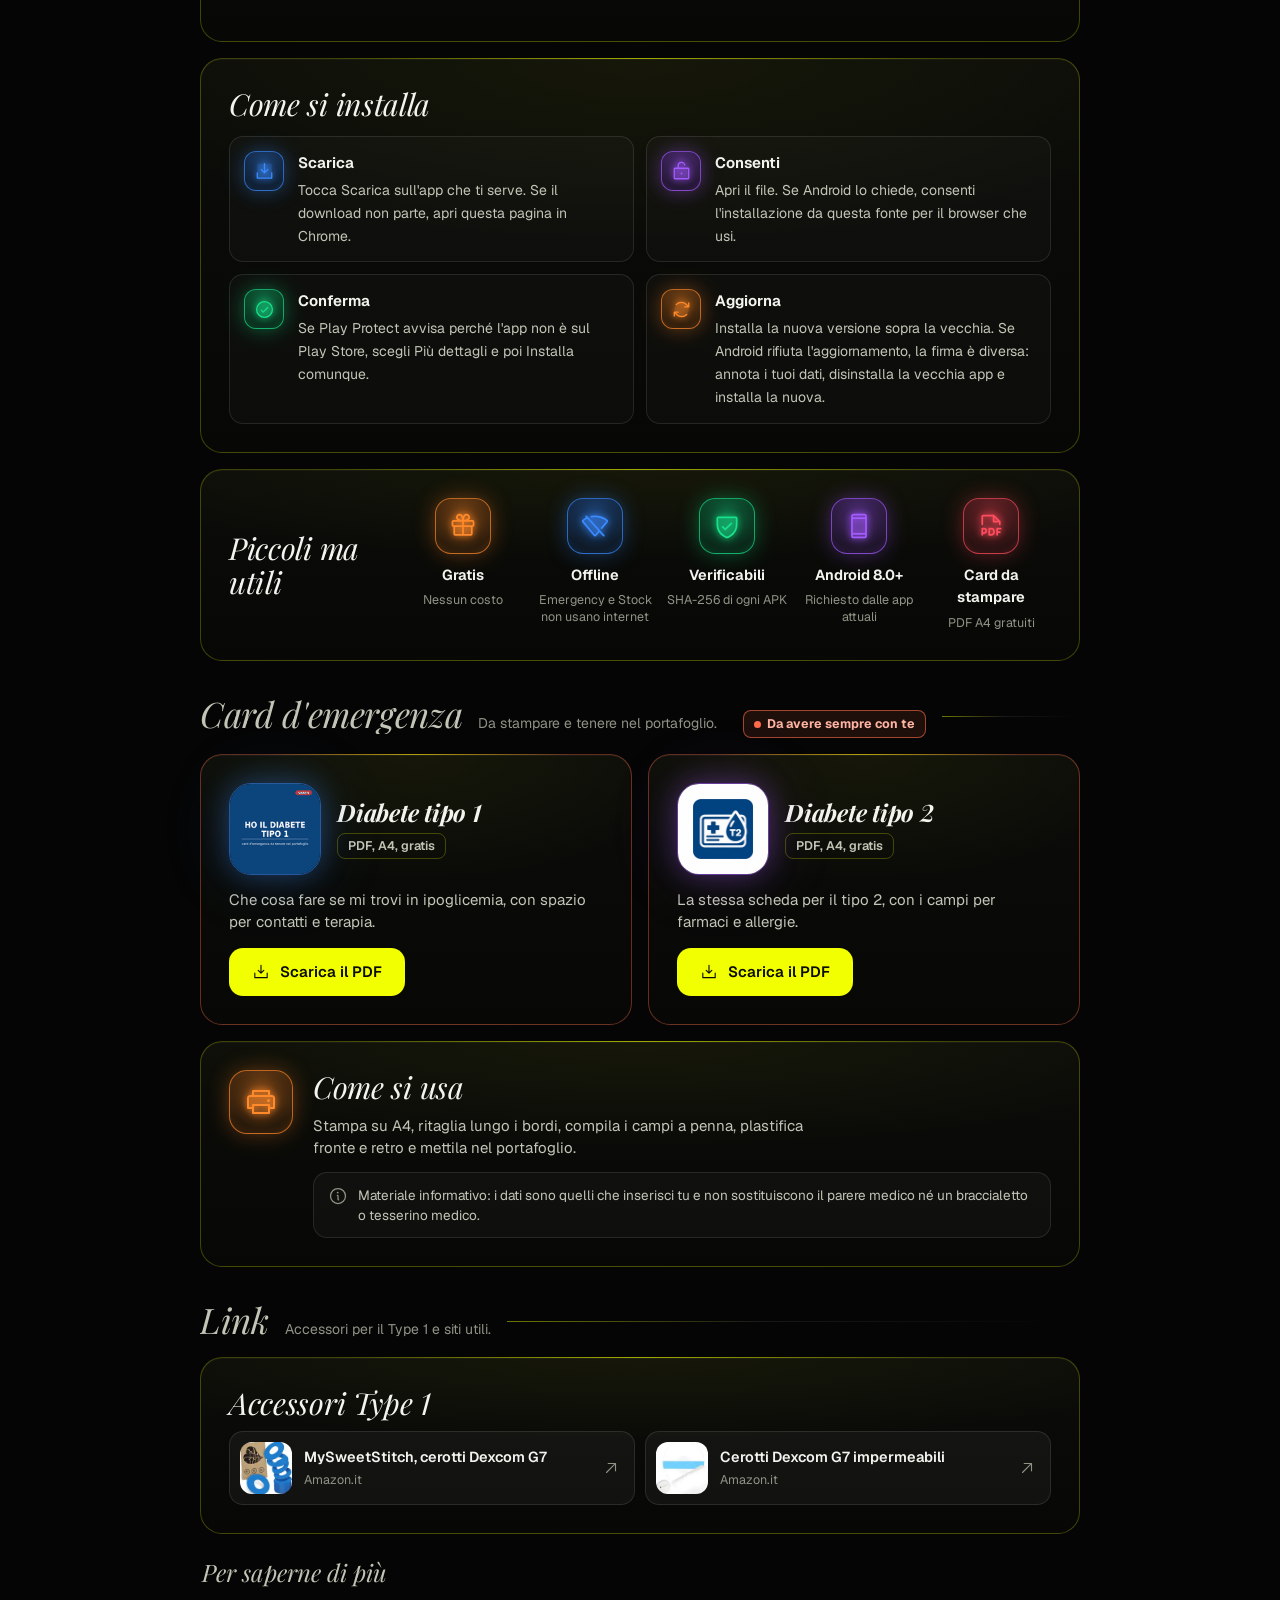
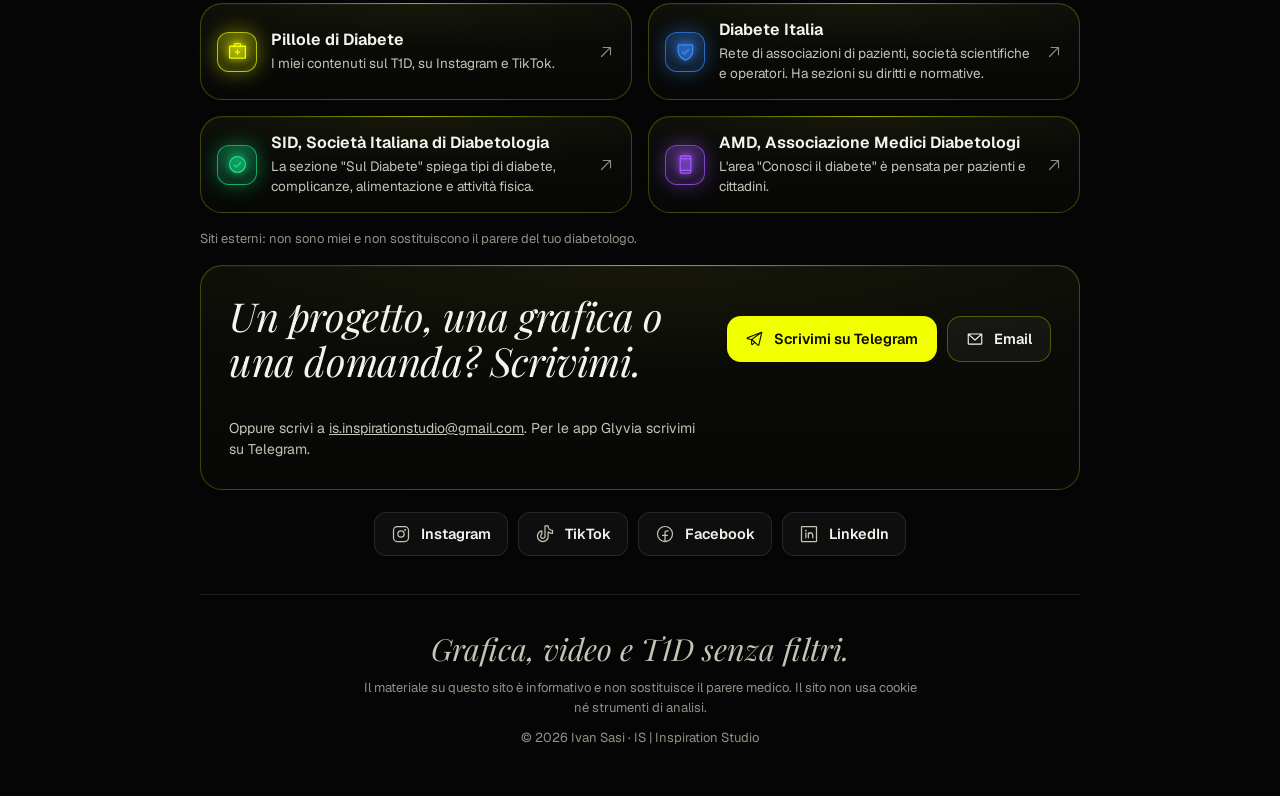
==== commit d91a5f05: "Prezzi con ,99" ====
--- a/index.html
+++ b/index.html
@@ -557,7 +557,7 @@
     </a>
     <a class="tile teaser" href="/video-editing/">
       <div class="thumb vthumb" aria-hidden="true"><span>5</span><span>10</span><span>15</span><small>video al mese</small></div>
-      <h3 class="tile-title">Video editing</h3><p class="tile-sub">Pacchetti mensili per Reel, TikTok e Shorts. Da 100 € al mese.</p><span class="go">Vedi i pacchetti →</span>
+      <h3 class="tile-title">Video editing</h3><p class="tile-sub">Pacchetti mensili per Reel, TikTok e Shorts. Da 99,99 € al mese.</p><span class="go">Vedi i pacchetti →</span>
     </a>
     <a class="tile teaser" href="/overlay/">
       <div class="thumb"><img src="/assets/is/thunder-00.7f482746.jpg" alt="Anteprima overlay Thunder Arena" width="360" height="650" loading="lazy" decoding="async"></div>
@@ -571,11 +571,11 @@
     <h3 class="tile-title" id="svc-t">Prezzi di partenza</h3>
     <p class="tile-sub">Per tutto il resto ti faccio un preventivo dopo aver capito cosa ti serve.</p>
     <ul class="svc">
-      <li><b>Rifacimento logo</b><span>Il logo che hai, reso più pulito e leggibile ovunque.</span><em class="pill solid">250 €</em></li>
-      <li><b>Identità visiva + kit social</b><span>Logo, colori, font e grafiche pronte per post, storie e copertine. <a class="golink" href="/lavori/">Vedi i lavori →</a></span><em class="pill solid">450 €</em></li>
+      <li><b>Rifacimento logo</b><span>Il logo che hai, reso più pulito e leggibile ovunque.</span><em class="pill solid">249,99 €</em></li>
+      <li><b>Identità visiva + kit social</b><span>Logo, colori, font e grafiche pronte per post, storie e copertine. <a class="golink" href="/lavori/">Vedi i lavori →</a></span><em class="pill solid">449,99 €</em></li>
       <li><b>Grafica per creator</b><span>Sticker cartoon, copertine e contenuti social.</span><em class="pill">Preventivo</em></li>
       <li><b>Overlay e animazioni per le live</b><span>Pacchetti pronti o grafiche su misura. <a class="golink" href="/overlay/">Vedi gli overlay →</a></span><em class="pill">da 119,99 €</em></li>
-      <li><b>Video editing</b><span>Pacchetti mensili per Reel, TikTok e Shorts. <a class="golink" href="/video-editing/">Vedi i pacchetti →</a></span><em class="pill">da 100 €/mese</em></li>
+      <li><b>Video editing</b><span>Pacchetti mensili per Reel, TikTok e Shorts. <a class="golink" href="/video-editing/">Vedi i pacchetti →</a></span><em class="pill">da 99,99 €/mese</em></li>
       <li><b>Siti web e app Android</b><span>Su richiesta. Dominio, hosting e manutenzione a carico tuo; app solo Android.</span><em class="pill">Su richiesta</em></li>
     </ul>
   </section>
